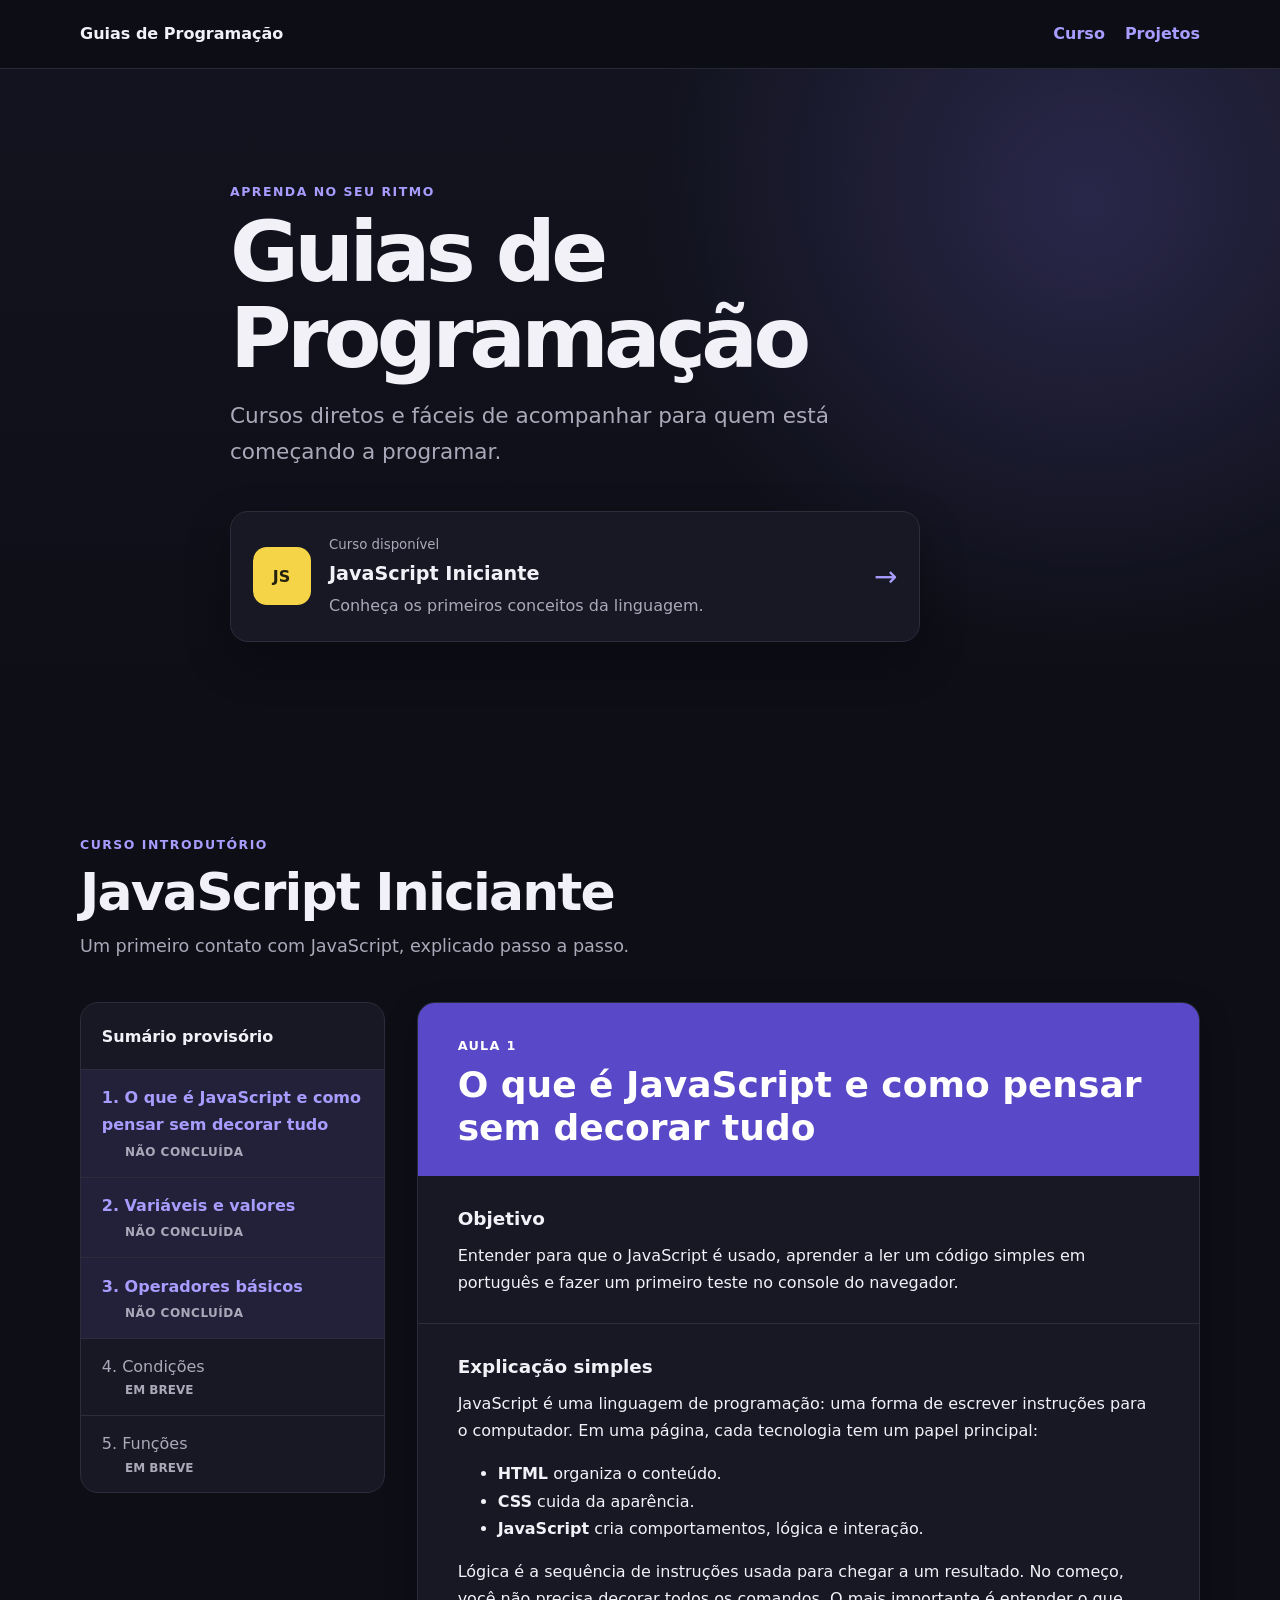
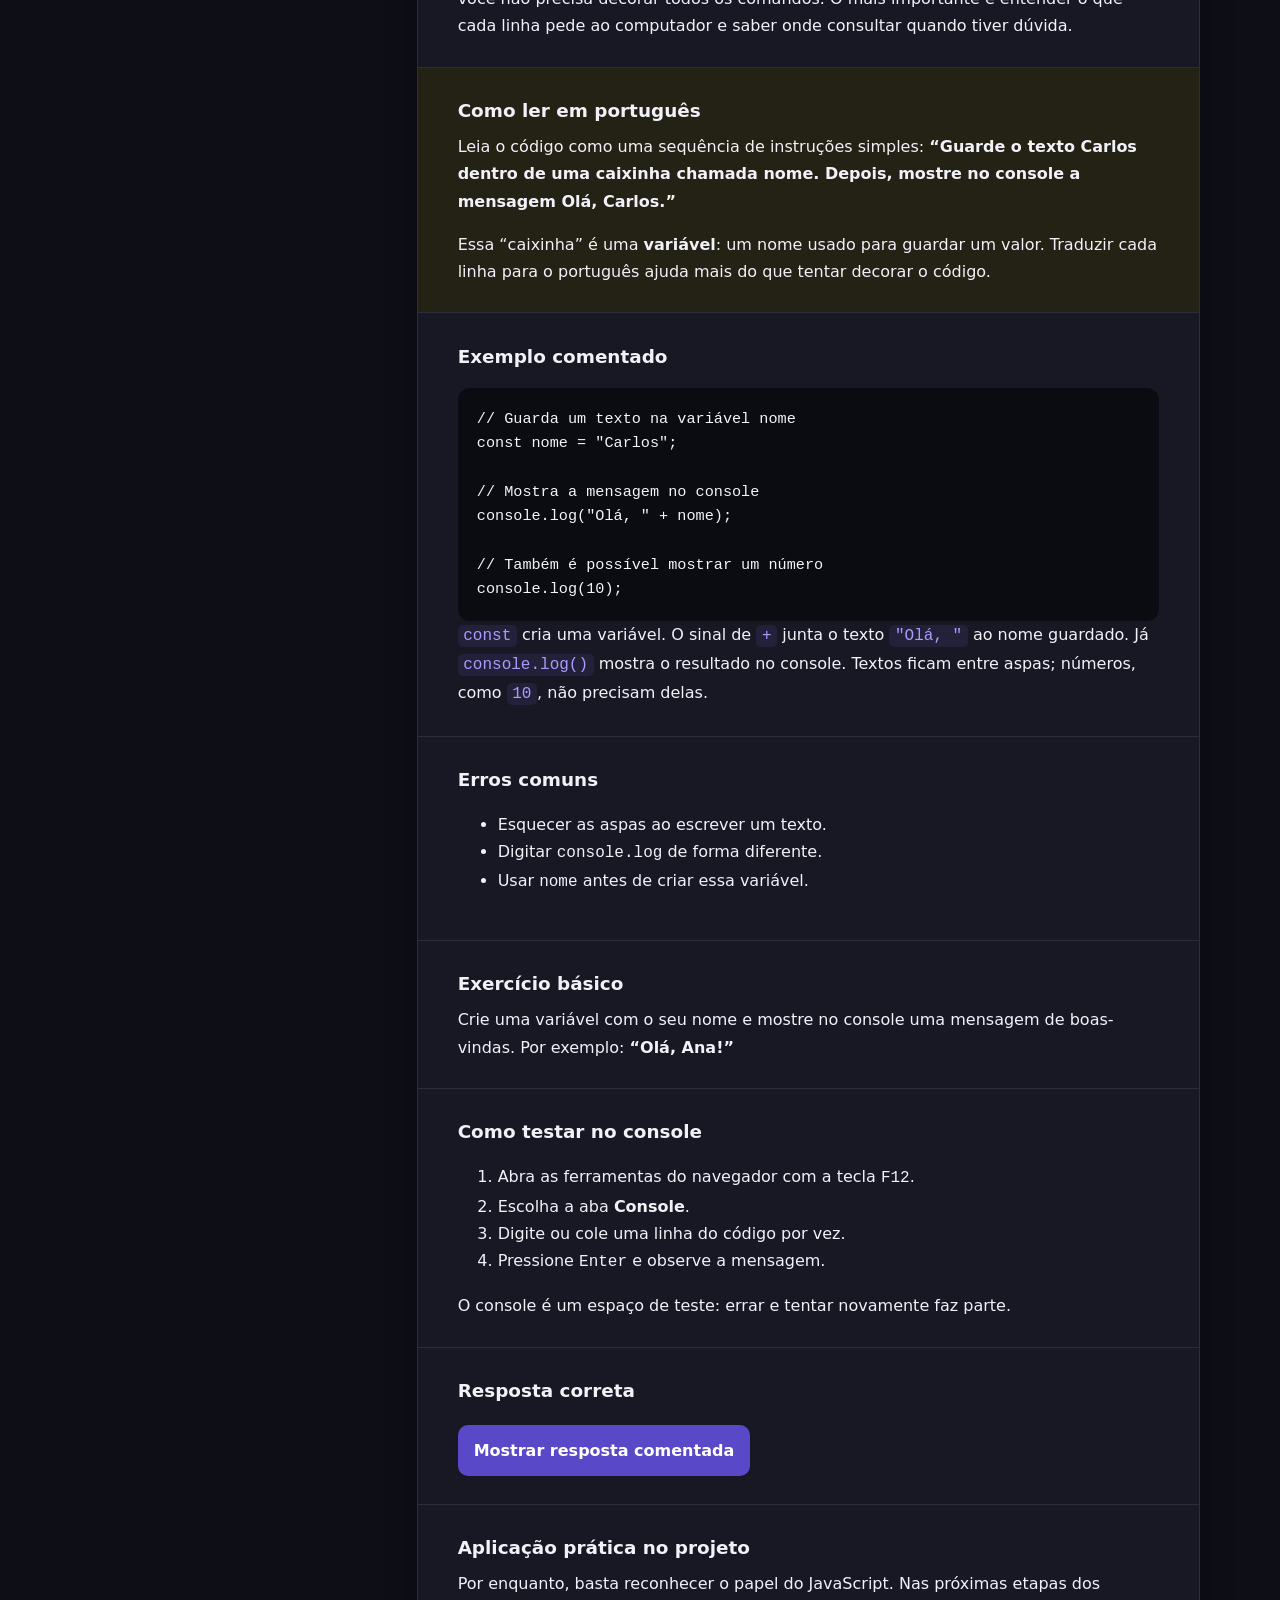
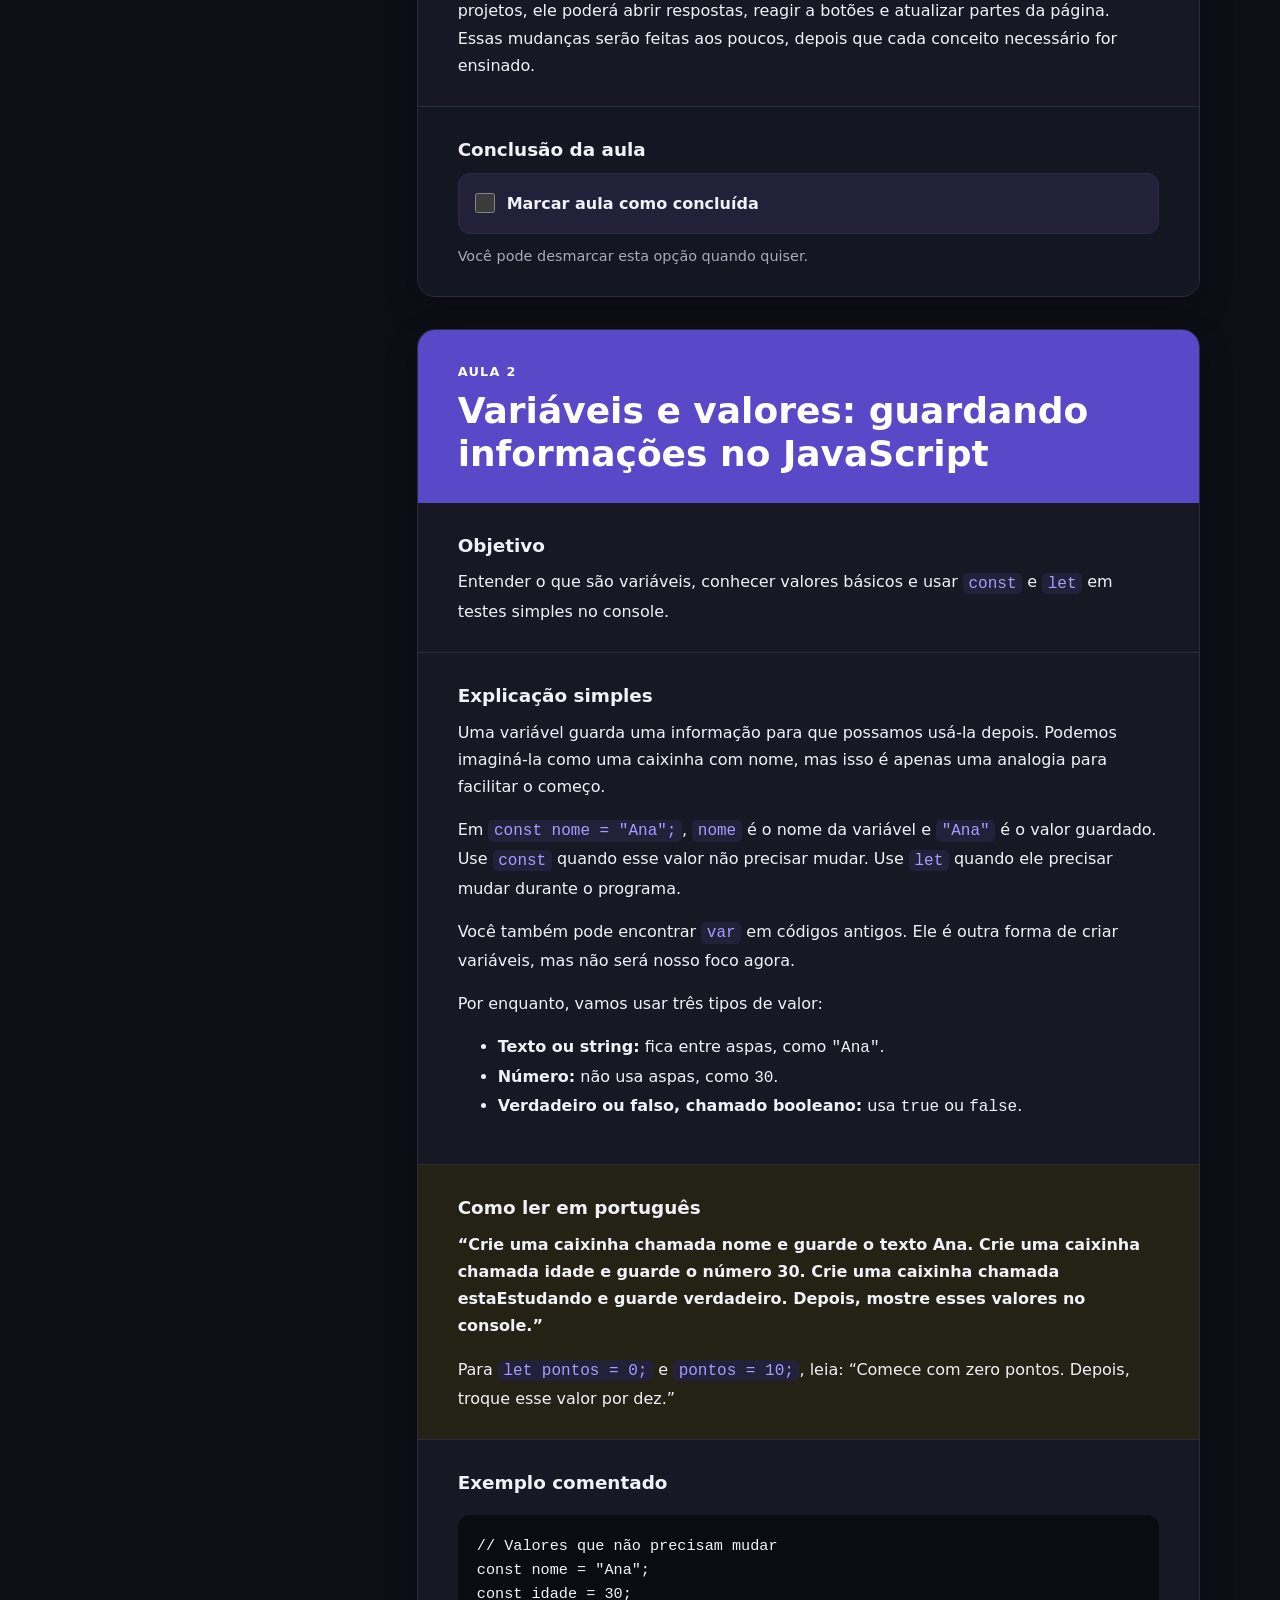
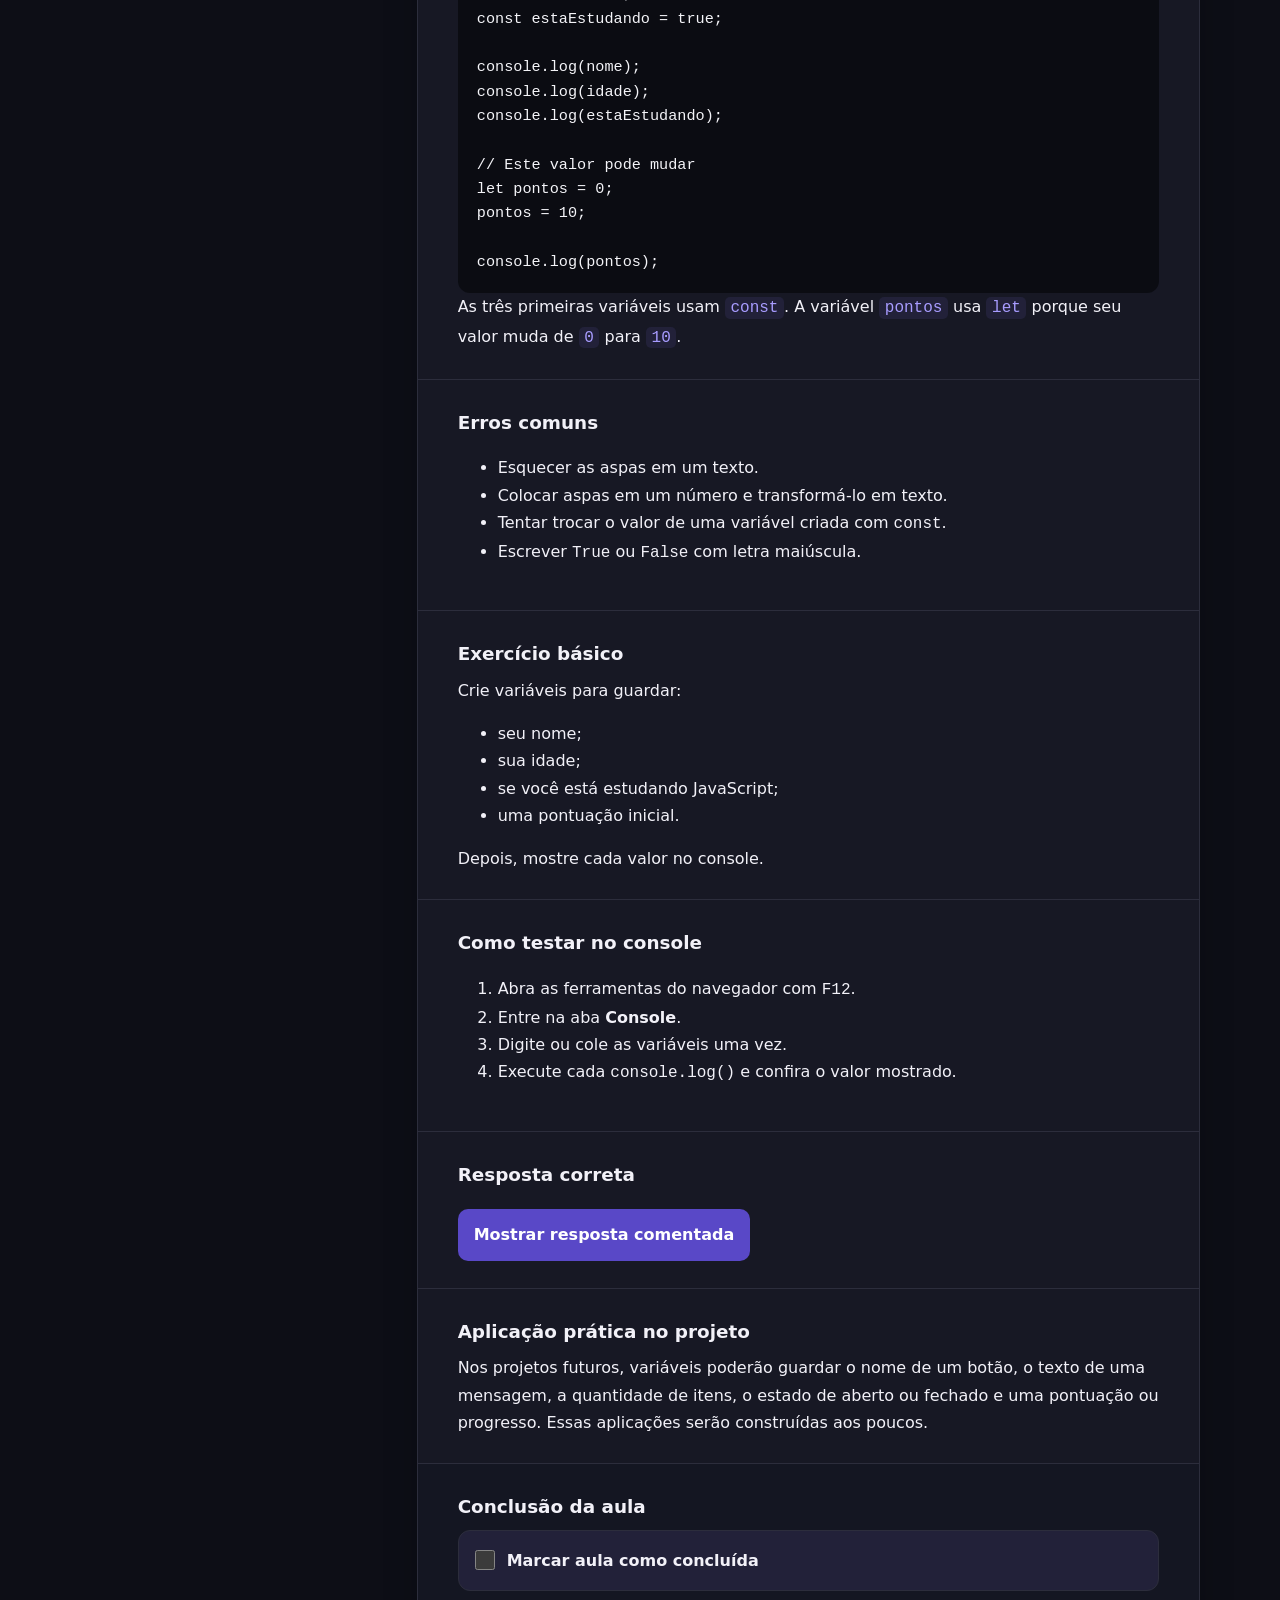
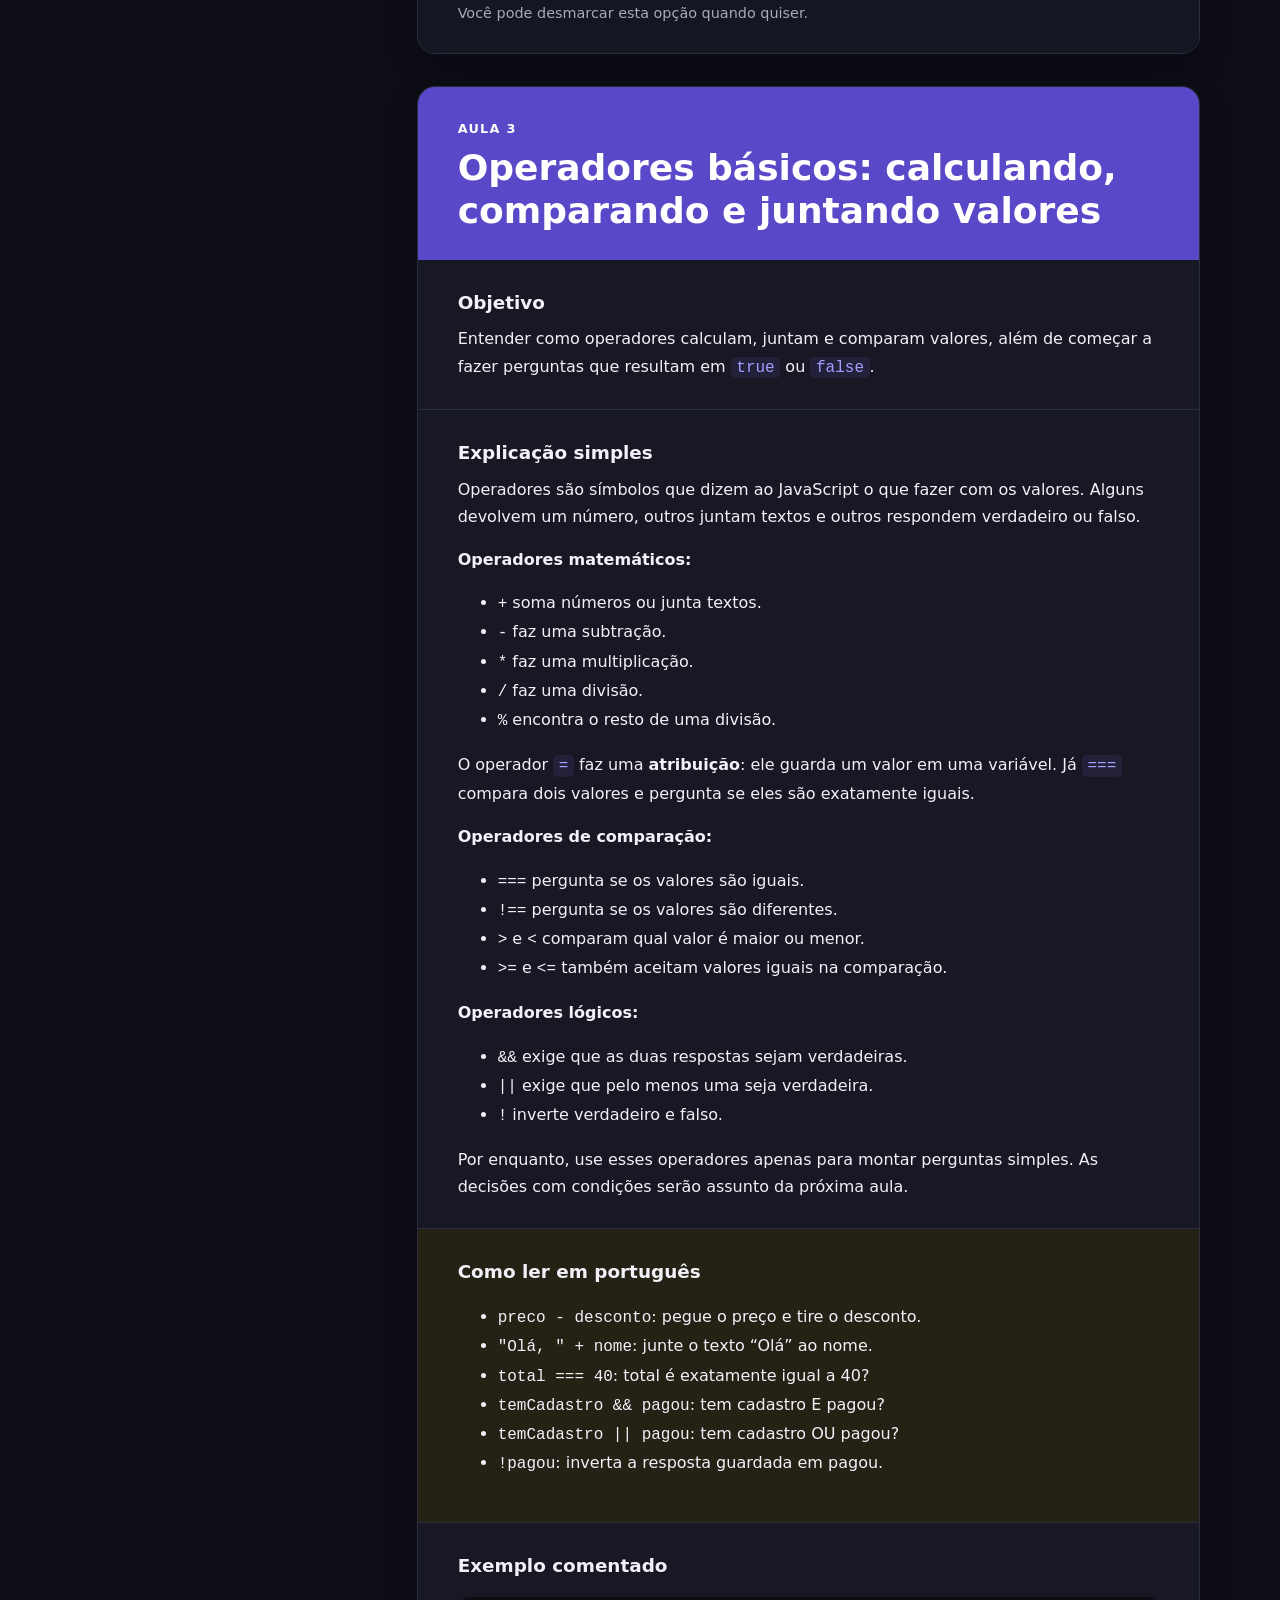
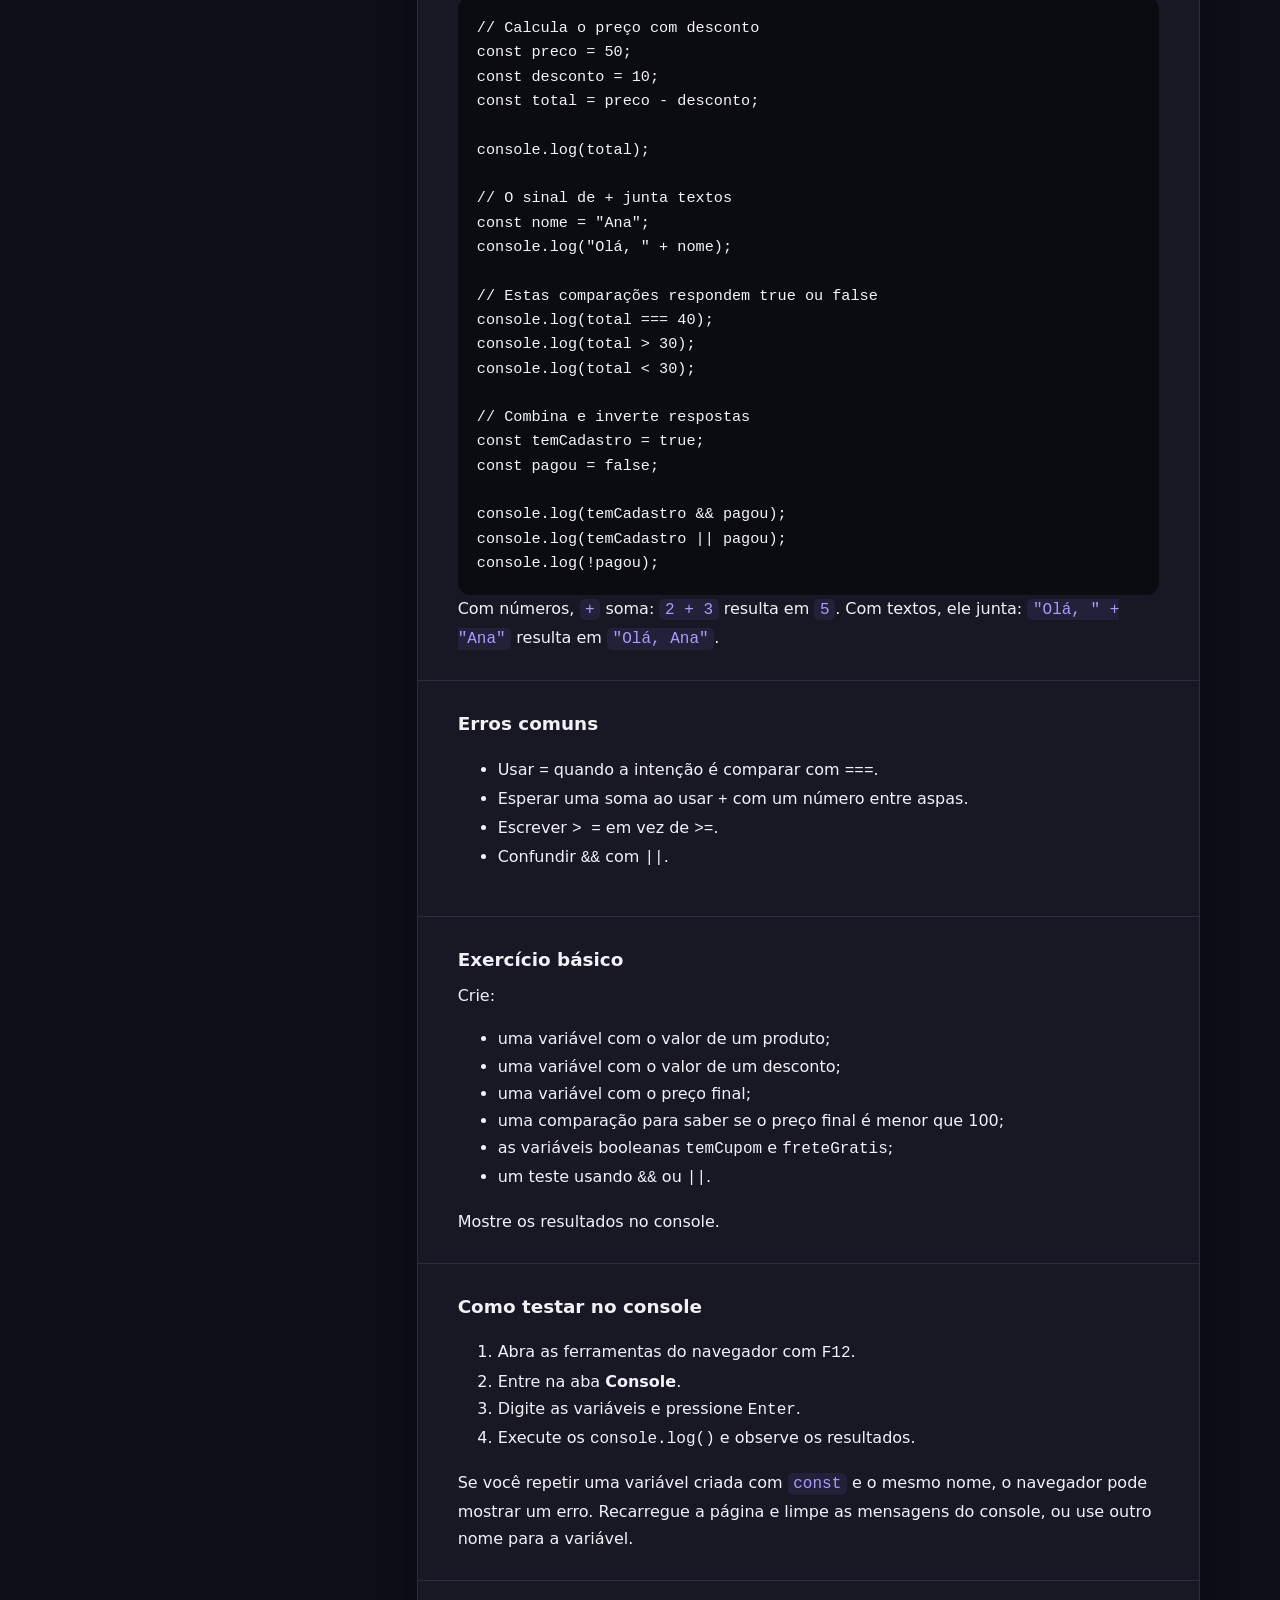
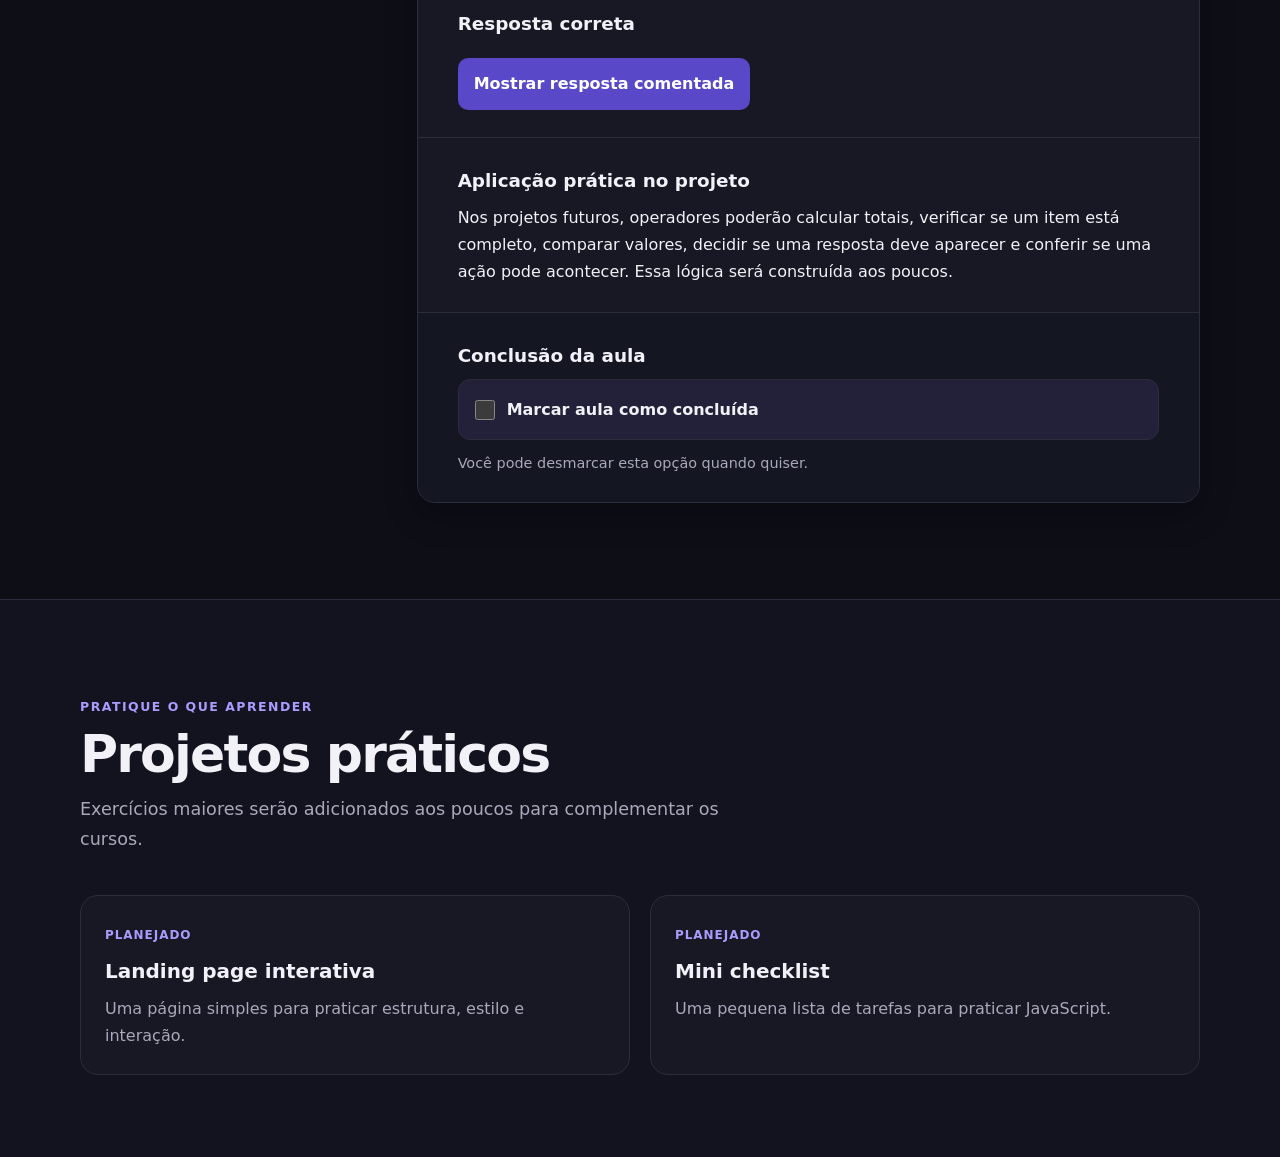
==== index.html @ 4705a71f "feat: adiciona progresso local das aulas" ====
<!DOCTYPE html>
<html lang="pt-BR">
  <head>
    <meta charset="UTF-8" />
    <meta name="viewport" content="width=device-width, initial-scale=1.0" />
    <meta
      name="description"
      content="Guias de Programação: cursos simples e práticos para aprender programação."
    />
    <title>Guias de Programação</title>
    <link rel="stylesheet" href="styles.css" />
  </head>
  <body>
    <!-- Cabeçalho e navegação principal -->
    <header class="site-header">
      <div class="container header-content">
        <a class="brand" href="#inicio">Guias de Programação</a>
        <nav aria-label="Navegação principal">
          <a href="#curso">Curso</a>
          <a href="#projetos">Projetos</a>
        </nav>
      </div>
    </header>

    <main>
      <!-- Apresentação do projeto -->
      <section class="hero" id="inicio">
        <div class="container hero-content">
          <p class="eyebrow">Aprenda no seu ritmo</p>
          <h1>Guias de Programação</h1>
          <p class="hero-description">
            Cursos diretos e fáceis de acompanhar para quem está começando a
            programar.
          </p>

          <a class="course-card" href="#curso" aria-label="Acessar o curso JavaScript Iniciante">
            <span class="course-icon" aria-hidden="true">JS</span>
            <span>
              <small>Curso disponível</small>
              <strong>JavaScript Iniciante</strong>
              <span>Conheça os primeiros conceitos da linguagem.</span>
            </span>
            <span class="arrow" aria-hidden="true">→</span>
          </a>
        </div>
      </section>

      <!-- Visão inicial do curso -->
      <section class="course-section" id="curso">
        <div class="container">
          <div class="section-heading">
            <p class="eyebrow">Curso introdutório</p>
            <h2>JavaScript Iniciante</h2>
            <p>Um primeiro contato com JavaScript, explicado passo a passo.</p>
          </div>

          <div class="course-layout">
            <!-- Sumário provisório; as três primeiras aulas estão disponíveis -->
            <aside class="summary" aria-labelledby="summary-title">
              <h3 id="summary-title">Sumário provisório</h3>
              <ol>
                <li
                  class="current"
                  data-course-id="javascript-iniciante"
                  data-lesson-id="aula-1"
                >
                  <a href="#aula-1">O que é JavaScript e como pensar sem decorar tudo</a>
                  <span class="lesson-status">Não concluída</span>
                </li>
                <li
                  class="current"
                  data-course-id="javascript-iniciante"
                  data-lesson-id="aula-2"
                >
                  <a href="#aula-2">Variáveis e valores</a>
                  <span class="lesson-status">Não concluída</span>
                </li>
                <li
                  class="current"
                  data-course-id="javascript-iniciante"
                  data-lesson-id="aula-3"
                >
                  <a href="#aula-3">Operadores básicos</a>
                  <span class="lesson-status">Não concluída</span>
                </li>
                <li>Condições <span class="coming-soon">Em breve</span></li>
                <li>Funções <span class="coming-soon">Em breve</span></li>
              </ol>
            </aside>

            <div class="lessons">
              <!-- Primeira aula real do curso -->
              <article class="lesson" id="aula-1">
              <header class="lesson-header">
                <span>Aula 1</span>
                <h3>O que é JavaScript e como pensar sem decorar tudo</h3>
              </header>

              <section>
                <h4>Objetivo</h4>
                <p>
                  Entender para que o JavaScript é usado, aprender a ler um
                  código simples em português e fazer um primeiro teste no
                  console do navegador.
                </p>
              </section>

              <section>
                <h4>Explicação simples</h4>
                <p>
                  JavaScript é uma linguagem de programação: uma forma de
                  escrever instruções para o computador. Em uma página, cada
                  tecnologia tem um papel principal:
                </p>
                <ul>
                  <li><strong>HTML</strong> organiza o conteúdo.</li>
                  <li><strong>CSS</strong> cuida da aparência.</li>
                  <li>
                    <strong>JavaScript</strong> cria comportamentos, lógica e
                    interação.
                  </li>
                </ul>
                <p>
                  Lógica é a sequência de instruções usada para chegar a um
                  resultado. No começo, você não precisa decorar todos os
                  comandos. O mais importante é entender o que cada linha pede
                  ao computador e saber onde consultar quando tiver dúvida.
                </p>
              </section>

              <section class="pronunciation">
                <h4>Como ler em português</h4>
                <p>
                  Leia o código como uma sequência de instruções simples:
                  <strong
                    >“Guarde o texto Carlos dentro de uma caixinha chamada
                    nome. Depois, mostre no console a mensagem Olá,
                    Carlos.”</strong
                  >
                </p>
                <p>
                  Essa “caixinha” é uma <strong>variável</strong>: um nome usado
                  para guardar um valor. Traduzir cada linha para o português
                  ajuda mais do que tentar decorar o código.
                </p>
              </section>

              <section>
                <h4>Exemplo comentado</h4>
                <pre><code>// Guarda um texto na variável nome
const nome = "Carlos";

// Mostra a mensagem no console
console.log("Olá, " + nome);

// Também é possível mostrar um número
console.log(10);</code></pre>
                <p>
                  <code>const</code> cria uma variável. O sinal de
                  <code>+</code> junta o texto <code>"Olá, "</code> ao nome
                  guardado. Já <code>console.log()</code> mostra o resultado no
                  console. Textos ficam entre aspas; números, como
                  <code>10</code>, não precisam delas.
                </p>
              </section>

              <section>
                <h4>Erros comuns</h4>
                <ul>
                  <li>Esquecer as aspas ao escrever um texto.</li>
                  <li>Digitar <code>console.log</code> de forma diferente.</li>
                  <li>Usar <code>nome</code> antes de criar essa variável.</li>
                </ul>
              </section>

              <section>
                <h4>Exercício básico</h4>
                <p>
                  Crie uma variável com o seu nome e mostre no console uma
                  mensagem de boas-vindas. Por exemplo:
                  <strong>“Olá, Ana!”</strong>
                </p>
              </section>

              <section>
                <h4>Como testar no console</h4>
                <ol>
                  <li>Abra as ferramentas do navegador com a tecla <kbd>F12</kbd>.</li>
                  <li>Escolha a aba <strong>Console</strong>.</li>
                  <li>Digite ou cole uma linha do código por vez.</li>
                  <li>Pressione <kbd>Enter</kbd> e observe a mensagem.</li>
                </ol>
                <p>O console é um espaço de teste: errar e tentar novamente faz parte.</p>
              </section>

              <section>
                <h4>Resposta correta</h4>

                <!-- A resposta começa oculta e é controlada pelo JavaScript -->
                <button
                  class="answer-toggle"
                  type="button"
                  aria-expanded="false"
                  aria-controls="exercise-answer"
                >
                  Mostrar resposta comentada
                </button>

                <div class="answer" id="exercise-answer" hidden>
                  <pre><code>// Troque Ana pelo seu nome
const meuNome = "Ana";

// Mostra a mensagem de boas-vindas
console.log("Olá, " + meuNome + "!");</code></pre>
                  <h5>Explicação da resposta</h5>
                  <p>
                    Na primeira linha, <code>const meuNome = "Ana";</code> cria a
                    variável <code>meuNome</code> e guarda o texto
                    <code>"Ana"</code> nela.
                  </p>
                  <p>
                    Na segunda instrução, <code>console.log()</code> mostra a
                    mensagem. Os sinais de <code>+</code> juntam o começo da
                    frase, o nome guardado e o ponto de exclamação.
                  </p>
                </div>
              </section>

              <section>
                <h4>Aplicação prática no projeto</h4>
                <p>
                  Por enquanto, basta reconhecer o papel do JavaScript. Nas
                  próximas etapas dos projetos, ele poderá abrir respostas,
                  reagir a botões e atualizar partes da página. Essas mudanças
                  serão feitas aos poucos, depois que cada conceito necessário
                  for ensinado.
                </p>
              </section>

              <section class="lesson-completion">
                <h4>Conclusão da aula</h4>
                <label class="completion-control" for="completion-aula-1">
                  <input
                    class="lesson-completion-input"
                    id="completion-aula-1"
                    type="checkbox"
                    data-course-id="javascript-iniciante"
                    data-lesson-id="aula-1"
                  />
                  <span class="completion-label-text">Marcar aula como concluída</span>
                </label>
                <p>Você pode desmarcar esta opção quando quiser.</p>
              </section>
              </article>

              <!-- Segunda aula real do curso -->
              <article class="lesson" id="aula-2">
                <header class="lesson-header">
                  <span>Aula 2</span>
                  <h3>Variáveis e valores: guardando informações no JavaScript</h3>
                </header>

                <section>
                  <h4>Objetivo</h4>
                  <p>
                    Entender o que são variáveis, conhecer valores básicos e
                    usar <code>const</code> e <code>let</code> em testes simples
                    no console.
                  </p>
                </section>

                <section>
                  <h4>Explicação simples</h4>
                  <p>
                    Uma variável guarda uma informação para que possamos usá-la
                    depois. Podemos imaginá-la como uma caixinha com nome, mas
                    isso é apenas uma analogia para facilitar o começo.
                  </p>
                  <p>
                    Em <code>const nome = "Ana";</code>, <code>nome</code> é o
                    nome da variável e <code>"Ana"</code> é o valor guardado.
                    Use <code>const</code> quando esse valor não precisar mudar.
                    Use <code>let</code> quando ele precisar mudar durante o
                    programa.
                  </p>
                  <p>
                    Você também pode encontrar <code>var</code> em códigos
                    antigos. Ele é outra forma de criar variáveis, mas não será
                    nosso foco agora.
                  </p>
                  <p>Por enquanto, vamos usar três tipos de valor:</p>
                  <ul>
                    <li><strong>Texto ou string:</strong> fica entre aspas, como <code>"Ana"</code>.</li>
                    <li><strong>Número:</strong> não usa aspas, como <code>30</code>.</li>
                    <li>
                      <strong>Verdadeiro ou falso, chamado booleano:</strong>
                      usa <code>true</code> ou <code>false</code>.
                    </li>
                  </ul>
                </section>

                <section class="pronunciation">
                  <h4>Como ler em português</h4>
                  <p>
                    <strong
                      >“Crie uma caixinha chamada nome e guarde o texto Ana.
                      Crie uma caixinha chamada idade e guarde o número 30.
                      Crie uma caixinha chamada estaEstudando e guarde
                      verdadeiro. Depois, mostre esses valores no console.”</strong
                    >
                  </p>
                  <p>
                    Para <code>let pontos = 0;</code> e
                    <code>pontos = 10;</code>, leia: “Comece com zero pontos.
                    Depois, troque esse valor por dez.”
                  </p>
                </section>

                <section>
                  <h4>Exemplo comentado</h4>
                  <pre><code>// Valores que não precisam mudar
const nome = "Ana";
const idade = 30;
const estaEstudando = true;

console.log(nome);
console.log(idade);
console.log(estaEstudando);

// Este valor pode mudar
let pontos = 0;
pontos = 10;

console.log(pontos);</code></pre>
                  <p>
                    As três primeiras variáveis usam <code>const</code>. A
                    variável <code>pontos</code> usa <code>let</code> porque seu
                    valor muda de <code>0</code> para <code>10</code>.
                  </p>
                </section>

                <section>
                  <h4>Erros comuns</h4>
                  <ul>
                    <li>Esquecer as aspas em um texto.</li>
                    <li>Colocar aspas em um número e transformá-lo em texto.</li>
                    <li>Tentar trocar o valor de uma variável criada com <code>const</code>.</li>
                    <li>Escrever <code>True</code> ou <code>False</code> com letra maiúscula.</li>
                  </ul>
                </section>

                <section>
                  <h4>Exercício básico</h4>
                  <p>Crie variáveis para guardar:</p>
                  <ul>
                    <li>seu nome;</li>
                    <li>sua idade;</li>
                    <li>se você está estudando JavaScript;</li>
                    <li>uma pontuação inicial.</li>
                  </ul>
                  <p>Depois, mostre cada valor no console.</p>
                </section>

                <section>
                  <h4>Como testar no console</h4>
                  <ol>
                    <li>Abra as ferramentas do navegador com <kbd>F12</kbd>.</li>
                    <li>Entre na aba <strong>Console</strong>.</li>
                    <li>Digite ou cole as variáveis uma vez.</li>
                    <li>Execute cada <code>console.log()</code> e confira o valor mostrado.</li>
                  </ol>
                </section>

                <section>
                  <h4>Resposta correta</h4>

                  <button
                    class="answer-toggle"
                    type="button"
                    aria-expanded="false"
                    aria-controls="exercise-answer-2"
                  >
                    Mostrar resposta comentada
                  </button>

                  <div class="answer" id="exercise-answer-2" hidden>
                    <pre><code>// Troque os valores pelos seus dados
const meuNome = "Ana";
const minhaIdade = 30;
const estouEstudandoJavaScript = true;
let pontuacao = 0;

console.log(meuNome);
console.log(minhaIdade);
console.log(estouEstudandoJavaScript);
console.log(pontuacao);</code></pre>
                    <h5>Explicação da resposta</h5>
                    <ul>
                      <li><code>const meuNome = "Ana";</code> guarda um texto.</li>
                      <li><code>const minhaIdade = 30;</code> guarda um número.</li>
                      <li>
                        <code>const estouEstudandoJavaScript = true;</code> guarda
                        o valor verdadeiro.
                      </li>
                      <li>
                        <code>let pontuacao = 0;</code> guarda a pontuação em uma
                        variável que poderá mudar.
                      </li>
                      <li>
                        Cada <code>console.log()</code> mostra no console o valor
                        da variável escrita entre os parênteses.
                      </li>
                    </ul>
                  </div>
                </section>

                <section>
                  <h4>Aplicação prática no projeto</h4>
                  <p>
                    Nos projetos futuros, variáveis poderão guardar o nome de
                    um botão, o texto de uma mensagem, a quantidade de itens, o
                    estado de aberto ou fechado e uma pontuação ou progresso.
                    Essas aplicações serão construídas aos poucos.
                  </p>
                </section>

                <section class="lesson-completion">
                  <h4>Conclusão da aula</h4>
                  <label class="completion-control" for="completion-aula-2">
                    <input
                      class="lesson-completion-input"
                      id="completion-aula-2"
                      type="checkbox"
                      data-course-id="javascript-iniciante"
                      data-lesson-id="aula-2"
                    />
                    <span class="completion-label-text">Marcar aula como concluída</span>
                  </label>
                  <p>Você pode desmarcar esta opção quando quiser.</p>
                </section>
              </article>

              <!-- Terceira aula real do curso -->
              <article class="lesson" id="aula-3">
                <header class="lesson-header">
                  <span>Aula 3</span>
                  <h3>Operadores básicos: calculando, comparando e juntando valores</h3>
                </header>

                <section>
                  <h4>Objetivo</h4>
                  <p>
                    Entender como operadores calculam, juntam e comparam
                    valores, além de começar a fazer perguntas que resultam em
                    <code>true</code> ou <code>false</code>.
                  </p>
                </section>

                <section>
                  <h4>Explicação simples</h4>
                  <p>
                    Operadores são símbolos que dizem ao JavaScript o que fazer
                    com os valores. Alguns devolvem um número, outros juntam
                    textos e outros respondem verdadeiro ou falso.
                  </p>
                  <p><strong>Operadores matemáticos:</strong></p>
                  <ul>
                    <li><code>+</code> soma números ou junta textos.</li>
                    <li><code>-</code> faz uma subtração.</li>
                    <li><code>*</code> faz uma multiplicação.</li>
                    <li><code>/</code> faz uma divisão.</li>
                    <li><code>%</code> encontra o resto de uma divisão.</li>
                  </ul>
                  <p>
                    O operador <code>=</code> faz uma
                    <strong>atribuição</strong>: ele guarda um valor em uma
                    variável. Já <code>===</code> compara dois valores e pergunta
                    se eles são exatamente iguais.
                  </p>
                  <p><strong>Operadores de comparação:</strong></p>
                  <ul>
                    <li><code>===</code> pergunta se os valores são iguais.</li>
                    <li><code>!==</code> pergunta se os valores são diferentes.</li>
                    <li><code>&gt;</code> e <code>&lt;</code> comparam qual valor é maior ou menor.</li>
                    <li>
                      <code>&gt;=</code> e <code>&lt;=</code> também aceitam valores
                      iguais na comparação.
                    </li>
                  </ul>
                  <p><strong>Operadores lógicos:</strong></p>
                  <ul>
                    <li><code>&amp;&amp;</code> exige que as duas respostas sejam verdadeiras.</li>
                    <li><code>||</code> exige que pelo menos uma seja verdadeira.</li>
                    <li><code>!</code> inverte verdadeiro e falso.</li>
                  </ul>
                  <p>
                    Por enquanto, use esses operadores apenas para montar
                    perguntas simples. As decisões com condições serão assunto
                    da próxima aula.
                  </p>
                </section>

                <section class="pronunciation">
                  <h4>Como ler em português</h4>
                  <ul>
                    <li><code>preco - desconto</code>: pegue o preço e tire o desconto.</li>
                    <li><code>"Olá, " + nome</code>: junte o texto “Olá” ao nome.</li>
                    <li><code>total === 40</code>: total é exatamente igual a 40?</li>
                    <li><code>temCadastro &amp;&amp; pagou</code>: tem cadastro E pagou?</li>
                    <li><code>temCadastro || pagou</code>: tem cadastro OU pagou?</li>
                    <li><code>!pagou</code>: inverta a resposta guardada em pagou.</li>
                  </ul>
                </section>

                <section>
                  <h4>Exemplo comentado</h4>
                  <pre><code>// Calcula o preço com desconto
const preco = 50;
const desconto = 10;
const total = preco - desconto;

console.log(total);

// O sinal de + junta textos
const nome = "Ana";
console.log("Olá, " + nome);

// Estas comparações respondem true ou false
console.log(total === 40);
console.log(total > 30);
console.log(total &lt; 30);

// Combina e inverte respostas
const temCadastro = true;
const pagou = false;

console.log(temCadastro &amp;&amp; pagou);
console.log(temCadastro || pagou);
console.log(!pagou);</code></pre>
                  <p>
                    Com números, <code>+</code> soma: <code>2 + 3</code> resulta
                    em <code>5</code>. Com textos, ele junta:
                    <code>"Olá, " + "Ana"</code> resulta em
                    <code>"Olá, Ana"</code>.
                  </p>
                </section>

                <section>
                  <h4>Erros comuns</h4>
                  <ul>
                    <li>Usar <code>=</code> quando a intenção é comparar com <code>===</code>.</li>
                    <li>Esperar uma soma ao usar <code>+</code> com um número entre aspas.</li>
                    <li>Escrever <code>&gt; =</code> em vez de <code>&gt;=</code>.</li>
                    <li>Confundir <code>&amp;&amp;</code> com <code>||</code>.</li>
                  </ul>
                </section>

                <section>
                  <h4>Exercício básico</h4>
                  <p>Crie:</p>
                  <ul>
                    <li>uma variável com o valor de um produto;</li>
                    <li>uma variável com o valor de um desconto;</li>
                    <li>uma variável com o preço final;</li>
                    <li>uma comparação para saber se o preço final é menor que 100;</li>
                    <li>as variáveis booleanas <code>temCupom</code> e <code>freteGratis</code>;</li>
                    <li>um teste usando <code>&amp;&amp;</code> ou <code>||</code>.</li>
                  </ul>
                  <p>Mostre os resultados no console.</p>
                </section>

                <section>
                  <h4>Como testar no console</h4>
                  <ol>
                    <li>Abra as ferramentas do navegador com <kbd>F12</kbd>.</li>
                    <li>Entre na aba <strong>Console</strong>.</li>
                    <li>Digite as variáveis e pressione <kbd>Enter</kbd>.</li>
                    <li>Execute os <code>console.log()</code> e observe os resultados.</li>
                  </ol>
                  <p>
                    Se você repetir uma variável criada com <code>const</code> e
                    o mesmo nome, o navegador pode mostrar um erro. Recarregue
                    a página e limpe as mensagens do console, ou use outro nome
                    para a variável.
                  </p>
                </section>

                <section>
                  <h4>Resposta correta</h4>

                  <button
                    class="answer-toggle"
                    type="button"
                    aria-expanded="false"
                    aria-controls="exercise-answer-3"
                  >
                    Mostrar resposta comentada
                  </button>

                  <div class="answer" id="exercise-answer-3" hidden>
                    <pre><code>const valorProduto = 120;
const valorDesconto = 30;
const precoFinal = valorProduto - valorDesconto;
const custaMenosDeCem = precoFinal &lt; 100;

const temCupom = true;
const freteGratis = false;
const temBeneficio = temCupom || freteGratis;

console.log(precoFinal);
console.log(custaMenosDeCem);
console.log(temBeneficio);</code></pre>
                    <h5>Explicação da resposta</h5>
                    <ul>
                      <li><code>valorProduto</code> guarda o número <code>120</code>.</li>
                      <li><code>valorDesconto</code> guarda o número <code>30</code>.</li>
                      <li><code>precoFinal</code> guarda o resultado da subtração: <code>90</code>.</li>
                      <li>
                        <code>custaMenosDeCem</code> guarda <code>true</code>,
                        porque <code>90</code> é menor que <code>100</code>.
                      </li>
                      <li><code>temCupom</code> guarda verdadeiro.</li>
                      <li><code>freteGratis</code> guarda falso.</li>
                      <li>
                        <code>temBeneficio</code> guarda <code>true</code>, pois
                        o operador <code>||</code> precisa de apenas uma resposta
                        verdadeira.
                      </li>
                      <li>Os três <code>console.log()</code> mostram os resultados.</li>
                    </ul>
                  </div>
                </section>

                <section>
                  <h4>Aplicação prática no projeto</h4>
                  <p>
                    Nos projetos futuros, operadores poderão calcular totais,
                    verificar se um item está completo, comparar valores,
                    decidir se uma resposta deve aparecer e conferir se uma
                    ação pode acontecer. Essa lógica será construída aos poucos.
                  </p>
                </section>

                <section class="lesson-completion">
                  <h4>Conclusão da aula</h4>
                  <label class="completion-control" for="completion-aula-3">
                    <input
                      class="lesson-completion-input"
                      id="completion-aula-3"
                      type="checkbox"
                      data-course-id="javascript-iniciante"
                      data-lesson-id="aula-3"
                    />
                    <span class="completion-label-text">Marcar aula como concluída</span>
                  </label>
                  <p>Você pode desmarcar esta opção quando quiser.</p>
                </section>
              </article>
            </div>
          </div>
        </div>
      </section>

      <!-- Espaço reservado para os projetos práticos futuros -->
      <section class="projects-section" id="projetos">
        <div class="container">
          <div class="section-heading">
            <p class="eyebrow">Pratique o que aprender</p>
            <h2>Projetos práticos</h2>
            <p>
              Exercícios maiores serão adicionados aos poucos para complementar
              os cursos.
            </p>
          </div>

          <div class="projects-grid">
            <article class="project-card">
              <span>Planejado</span>
              <h3>Landing page interativa</h3>
              <p>Uma página simples para praticar estrutura, estilo e interação.</p>
            </article>

            <article class="project-card">
              <span>Planejado</span>
              <h3>Mini checklist</h3>
              <p>Uma pequena lista de tarefas para praticar JavaScript.</p>
            </article>
          </div>
        </div>
      </section>
    </main>

    <footer>
      <div class="container">
        <p>Guias de Programação — aprendizado simples e prático.</p>
      </div>
    </footer>

    <script src="script.js"></script>
  </body>
</html>
---- styles.css ----
/* Cores e medidas principais do projeto */
:root {
  color-scheme: dark;
  --background: #0d0e16;
  --surface: #171824;
  --surface-soft: #222139;
  --text: #f2f1f8;
  --text-soft: #aaa9ba;
  --primary: #a89cff;
  --primary-dark: #5948c7;
  --accent: #f5d547;
  --border: #2c2d3c;
  --code: #0b0c12;
  --shadow: 0 18px 45px rgba(0, 0, 0, 0.28);
  --radius: 18px;
}

* {
  box-sizing: border-box;
}

html {
  scroll-behavior: smooth;
}

body {
  margin: 0;
  background: var(--background);
  color: var(--text);
  font-family: system-ui, -apple-system, BlinkMacSystemFont, "Segoe UI", sans-serif;
  font-size: 1rem;
  line-height: 1.7;
}

a {
  color: inherit;
}

button,
a {
  -webkit-tap-highlight-color: transparent;
}

.container {
  width: min(1120px, calc(100% - 2rem));
  margin-inline: auto;
}

/* Cabeçalho fixo e compacto */
.site-header {
  position: sticky;
  top: 0;
  z-index: 10;
  border-bottom: 1px solid rgba(44, 45, 60, 0.85);
  background: rgba(13, 14, 22, 0.88);
  backdrop-filter: blur(12px);
}

.header-content {
  display: flex;
  min-height: 68px;
  align-items: center;
  justify-content: space-between;
  gap: 1rem;
}

.brand,
nav a {
  font-weight: 750;
  text-decoration: none;
}

nav a {
  color: var(--primary);
}

nav {
  display: flex;
  gap: 1.25rem;
}

.hero {
  padding: 7rem 0 6rem;
  background:
    radial-gradient(circle at 85% 20%, rgba(140, 124, 255, 0.2), transparent 28rem),
    linear-gradient(180deg, #12131e 0%, var(--background) 100%);
}

.hero-content {
  max-width: 820px;
}

.eyebrow {
  margin: 0 0 0.5rem;
  color: var(--primary);
  font-size: 0.78rem;
  font-weight: 800;
  letter-spacing: 0.12em;
  text-transform: uppercase;
}

h1,
h2,
h3,
h4,
h5,
p {
  margin-top: 0;
}

h1 {
  max-width: 720px;
  margin-bottom: 1rem;
  font-size: clamp(2.7rem, 8vw, 5.25rem);
  line-height: 1.02;
  letter-spacing: -0.055em;
}

.hero-description {
  max-width: 650px;
  margin-bottom: 2.5rem;
  color: var(--text-soft);
  font-size: clamp(1.1rem, 3vw, 1.35rem);
}

/* Card que leva à seção do curso */
.course-card {
  display: grid;
  max-width: 690px;
  padding: 1.35rem;
  grid-template-columns: auto 1fr auto;
  align-items: center;
  gap: 1.15rem;
  border: 1px solid var(--border);
  border-radius: var(--radius);
  background: var(--surface);
  box-shadow: var(--shadow);
  text-decoration: none;
  transition: transform 180ms ease, border-color 180ms ease;
}

.course-card:hover {
  transform: translateY(-3px);
  border-color: var(--primary);
}

.course-icon {
  display: grid;
  width: 58px;
  height: 58px;
  place-items: center;
  border-radius: 14px;
  background: var(--accent);
  color: #24210d;
  font-weight: 900;
}

.course-card small,
.course-card strong,
.course-card span span {
  display: block;
}

.course-card small,
.course-card span span {
  color: var(--text-soft);
}

.course-card strong {
  margin: 0.1rem 0;
  font-size: 1.2rem;
}

.arrow {
  color: var(--primary);
  font-size: 1.75rem;
}

.course-section {
  padding: 6rem 0;
  scroll-margin-top: 68px;
}

.section-heading {
  max-width: 700px;
  margin-bottom: 2.5rem;
}

.section-heading h2 {
  margin-bottom: 0.6rem;
  font-size: clamp(2rem, 5vw, 3.25rem);
  line-height: 1.15;
  letter-spacing: -0.035em;
}

.section-heading > p:last-child {
  color: var(--text-soft);
  font-size: 1.1rem;
}

.course-layout {
  display: grid;
  grid-template-columns: minmax(230px, 0.7fr) minmax(0, 1.8fr);
  align-items: start;
  gap: 2rem;
}

/* Sumário lateral das aulas */
.summary {
  position: sticky;
  top: 92px;
  overflow: hidden;
  border: 1px solid var(--border);
  border-radius: var(--radius);
  background: var(--surface);
}

.summary h3 {
  padding: 1.2rem 1.3rem;
  margin: 0;
  border-bottom: 1px solid var(--border);
  font-size: 1rem;
}

.summary ol {
  padding: 0;
  margin: 0;
  list-style-position: inside;
}

.summary li {
  padding: 0.9rem 1.3rem;
  border-bottom: 1px solid var(--border);
  color: var(--text-soft);
}

.summary li:last-child {
  border-bottom: 0;
}

.summary li.current {
  background: var(--surface-soft);
  color: var(--primary);
  font-weight: 750;
}

.summary a {
  text-decoration: none;
}

.summary .coming-soon,
.summary .lesson-status {
  display: block;
  margin-left: 1.45rem;
  font-size: 0.75rem;
  font-weight: 700;
  text-transform: uppercase;
}

.summary .lesson-status {
  margin-top: 0.2rem;
  color: var(--text-soft);
  letter-spacing: 0.04em;
}

.summary li.is-completed {
  box-shadow: inset 4px 0 0 var(--accent);
}

.summary li.is-completed .lesson-status {
  color: var(--accent);
}

/* Coluna com as aulas disponíveis */
.lessons {
  display: grid;
  gap: 2rem;
}

.lesson {
  overflow: hidden;
  border: 1px solid var(--border);
  border-radius: var(--radius);
  background: var(--surface);
  box-shadow: 0 12px 35px rgba(0, 0, 0, 0.2);
  scroll-margin-top: 92px;
}

.lesson-header,
.lesson > section {
  padding: 1.7rem clamp(1.25rem, 4vw, 2.5rem);
}

.lesson-header {
  background: var(--primary-dark);
  color: #fff;
}

.lesson-header span {
  font-size: 0.8rem;
  font-weight: 800;
  letter-spacing: 0.1em;
  text-transform: uppercase;
}

.lesson-header h3 {
  margin: 0.3rem 0 0;
  font-size: clamp(1.6rem, 4vw, 2.25rem);
  line-height: 1.2;
}

.lesson > section {
  border-bottom: 1px solid var(--border);
}

.lesson > section:last-child {
  border-bottom: 0;
}

.lesson h4 {
  margin-bottom: 0.45rem;
  font-size: 1.15rem;
}

.lesson p:last-child {
  margin-bottom: 0;
}

.pronunciation {
  background: #242115;
}

pre {
  overflow-x: auto;
  padding: 1.2rem;
  margin: 1rem 0 0;
  border-radius: 12px;
  background: var(--code);
  color: #f4f4f8;
  font-size: 0.95rem;
  line-height: 1.6;
}

code {
  font-family: "Cascadia Code", Consolas, monospace;
}

p code {
  padding: 0.12rem 0.35rem;
  border-radius: 5px;
  background: var(--surface-soft);
  color: var(--primary);
}

.answer-toggle {
  padding: 0.75rem 1rem;
  margin-top: 0.75rem;
  border: 0;
  border-radius: 10px;
  background: var(--primary-dark);
  color: #fff;
  cursor: pointer;
  font: inherit;
  font-weight: 750;
  transition: background-color 180ms ease;
}

.answer-toggle:hover {
  background: #4838ad;
}

.answer-toggle:focus-visible,
a:focus-visible {
  outline: 3px solid var(--accent);
  outline-offset: 3px;
}

.answer {
  padding: 1.25rem;
  margin-top: 1rem;
  border-left: 4px solid var(--primary);
  border-radius: 0 12px 12px 0;
  background: var(--surface-soft);
}

.answer h5 {
  margin-bottom: 0.5rem;
  font-size: 1rem;
}

.answer pre {
  margin-bottom: 1rem;
}

.lesson-completion {
  background: #141622;
}

.completion-control {
  display: flex;
  padding: 1rem;
  align-items: center;
  gap: 0.75rem;
  border: 1px solid var(--border);
  border-radius: 12px;
  background: var(--surface-soft);
  cursor: pointer;
  font-weight: 750;
}

.completion-control:hover {
  border-color: var(--primary);
}

.lesson-completion.is-completed .completion-control {
  border-color: var(--accent);
  background: #242115;
}

.lesson-completion-input {
  width: 1.25rem;
  height: 1.25rem;
  flex: 0 0 auto;
  margin: 0;
  accent-color: var(--primary-dark);
}

.lesson-completion-input:focus-visible {
  outline: 3px solid var(--accent);
  outline-offset: 3px;
}

.lesson-completion p {
  margin: 0.65rem 0 0;
  color: var(--text-soft);
  font-size: 0.9rem;
}

/* Área reservada para projetos que serão desenvolvidos no futuro */
.projects-section {
  padding: 6rem 0;
  border-top: 1px solid var(--border);
  background: #12131e;
  scroll-margin-top: 68px;
}

.projects-grid {
  display: grid;
  grid-template-columns: repeat(2, minmax(0, 1fr));
  gap: 1.25rem;
}

.project-card {
  padding: 1.5rem;
  border: 1px solid var(--border);
  border-radius: var(--radius);
  background: var(--surface);
}

.project-card span {
  color: var(--primary);
  font-size: 0.75rem;
  font-weight: 800;
  letter-spacing: 0.08em;
  text-transform: uppercase;
}

.project-card h3 {
  margin: 0.45rem 0;
  font-size: 1.25rem;
}

.project-card p {
  margin-bottom: 0;
  color: var(--text-soft);
}

footer {
  padding: 2rem 0;
  border-top: 1px solid var(--border);
  color: var(--text-soft);
  text-align: center;
}

footer p {
  margin: 0;
}

/* Ajustes para celulares e telas menores */
@media (max-width: 760px) {
  .hero {
    padding: 5rem 0 4rem;
  }

  .course-section {
    padding: 4rem 0;
  }

  .projects-section {
    padding: 4rem 0;
  }

  .course-layout {
    grid-template-columns: 1fr;
  }

  .summary {
    position: static;
  }

  .projects-grid {
    grid-template-columns: 1fr;
  }
}

@media (max-width: 480px) {
  .brand {
    font-size: 0.9rem;
  }

  nav {
    gap: 0.75rem;
    font-size: 0.85rem;
  }

  .course-card {
    grid-template-columns: auto 1fr;
  }

  .course-card .arrow {
    display: none;
  }

  .course-icon {
    width: 48px;
    height: 48px;
  }
}

@media (prefers-reduced-motion: reduce) {
  html {
    scroll-behavior: auto;
  }

  .course-card {
    transition: none;
  }
}
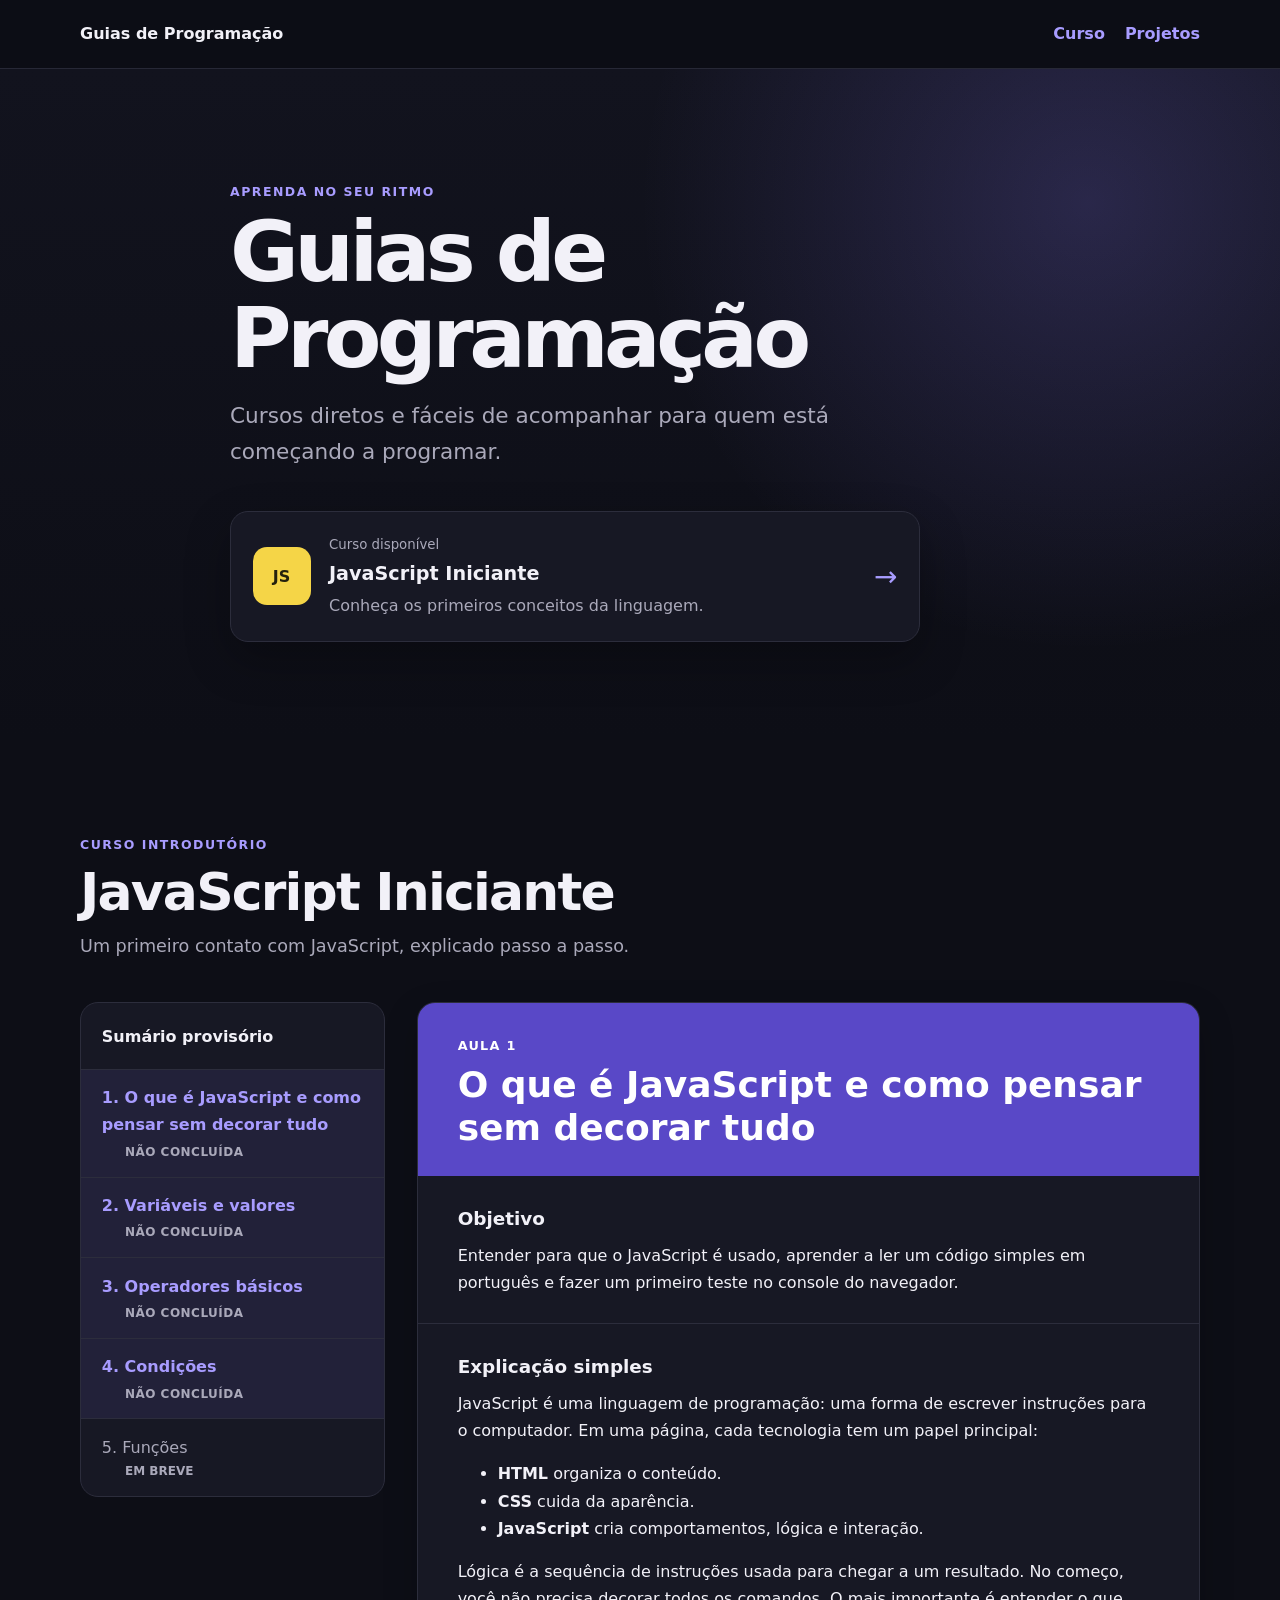
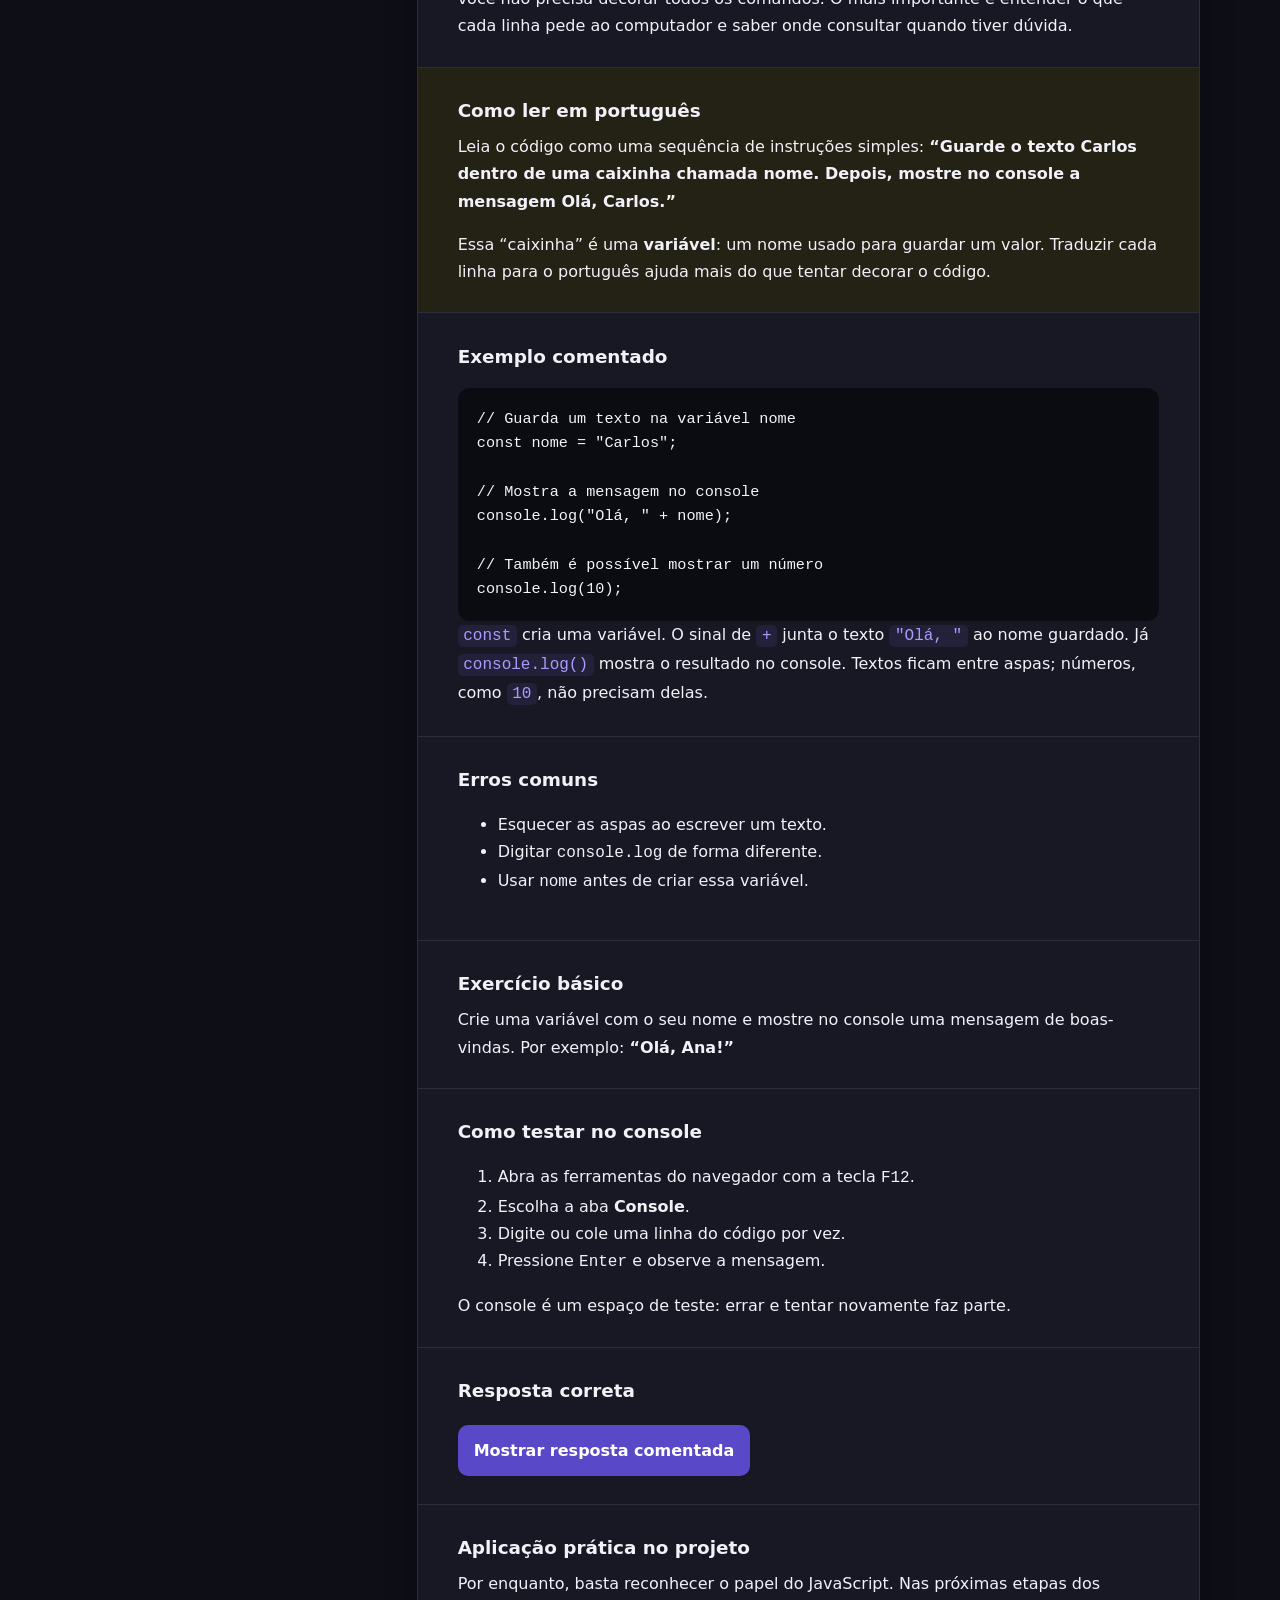
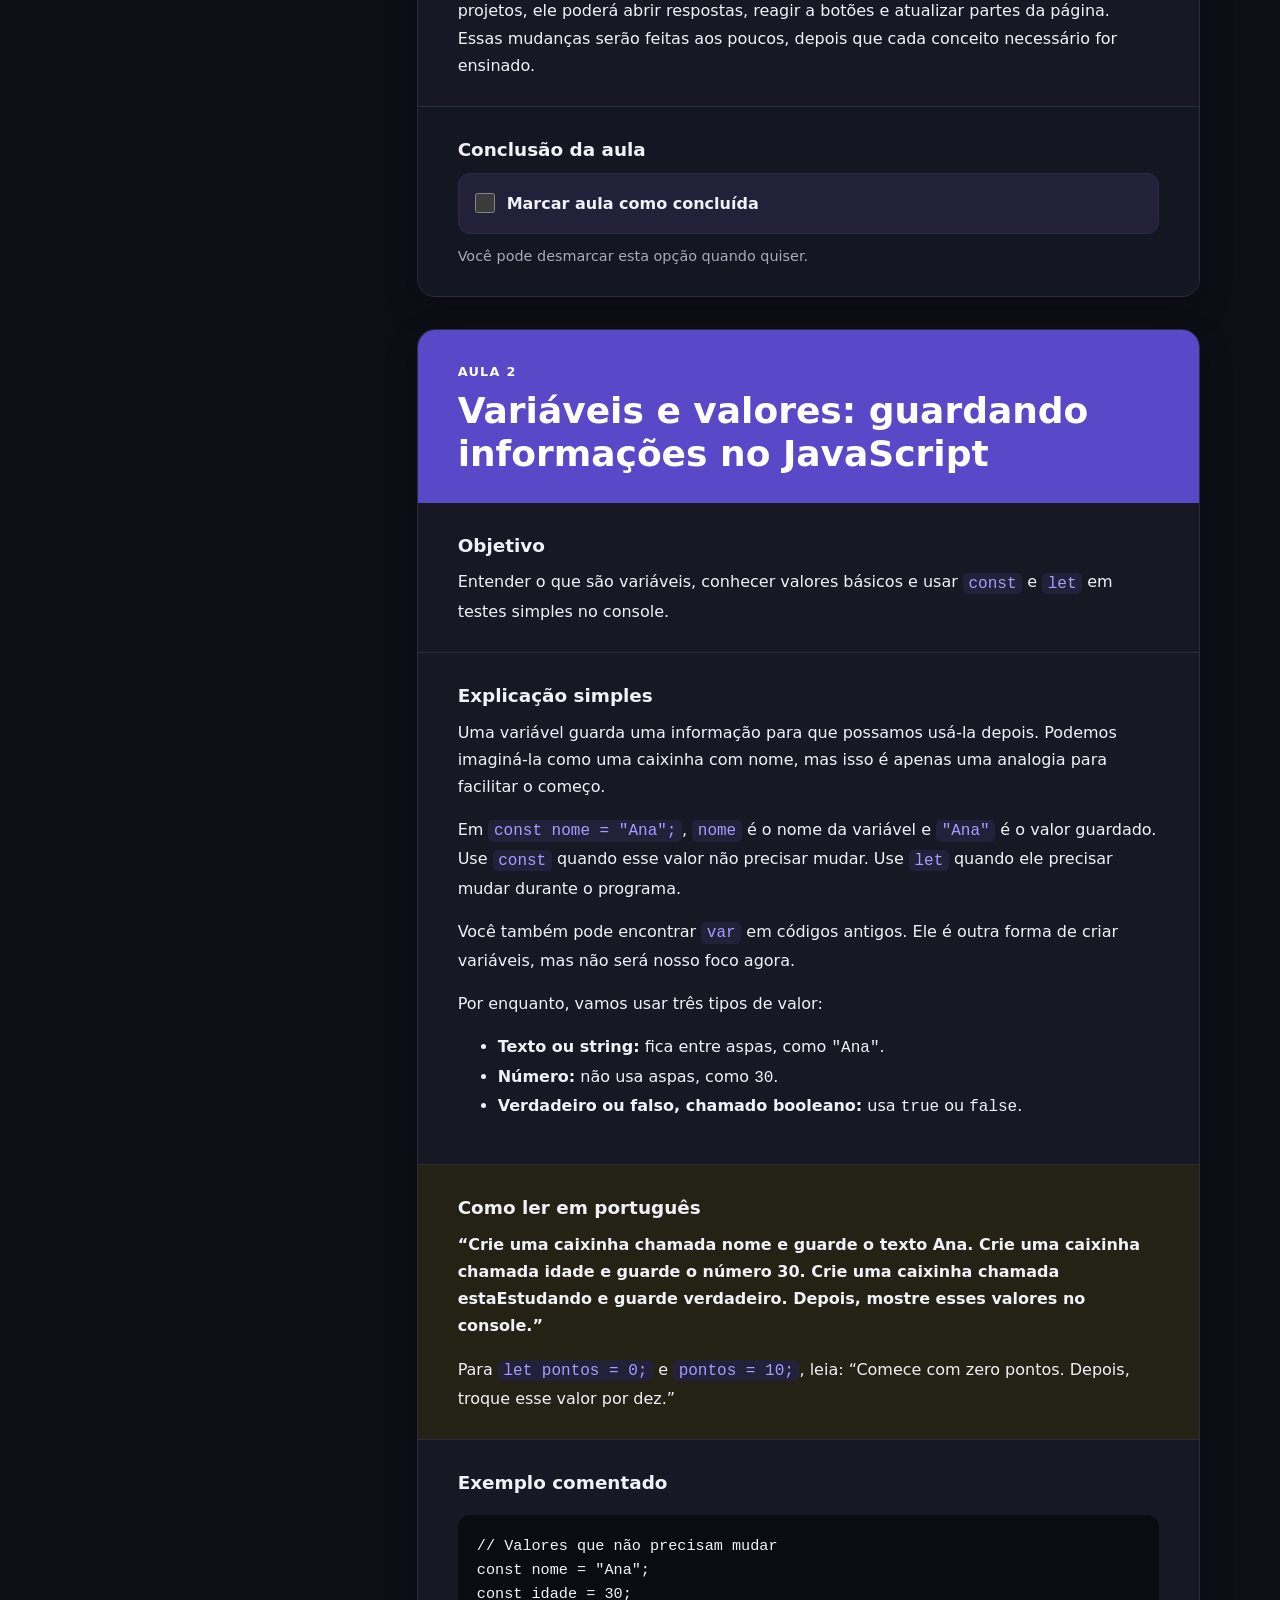
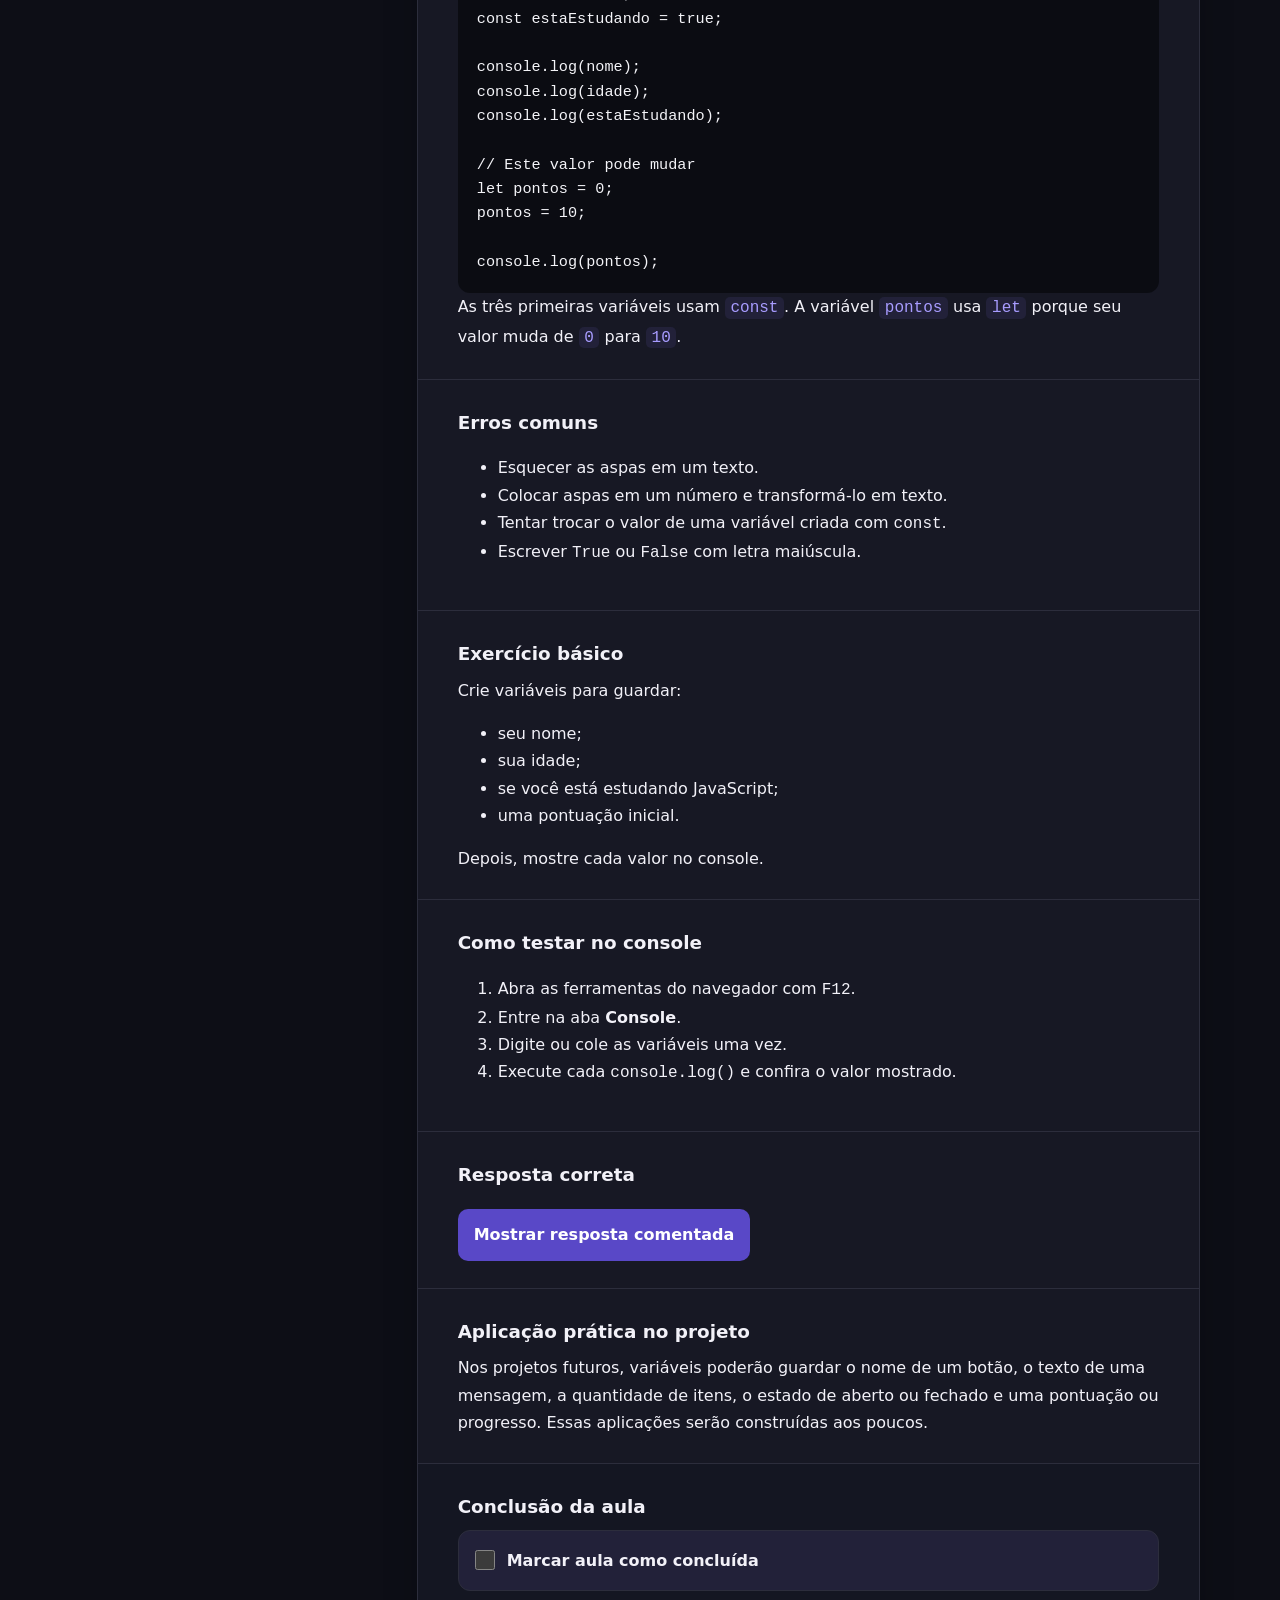
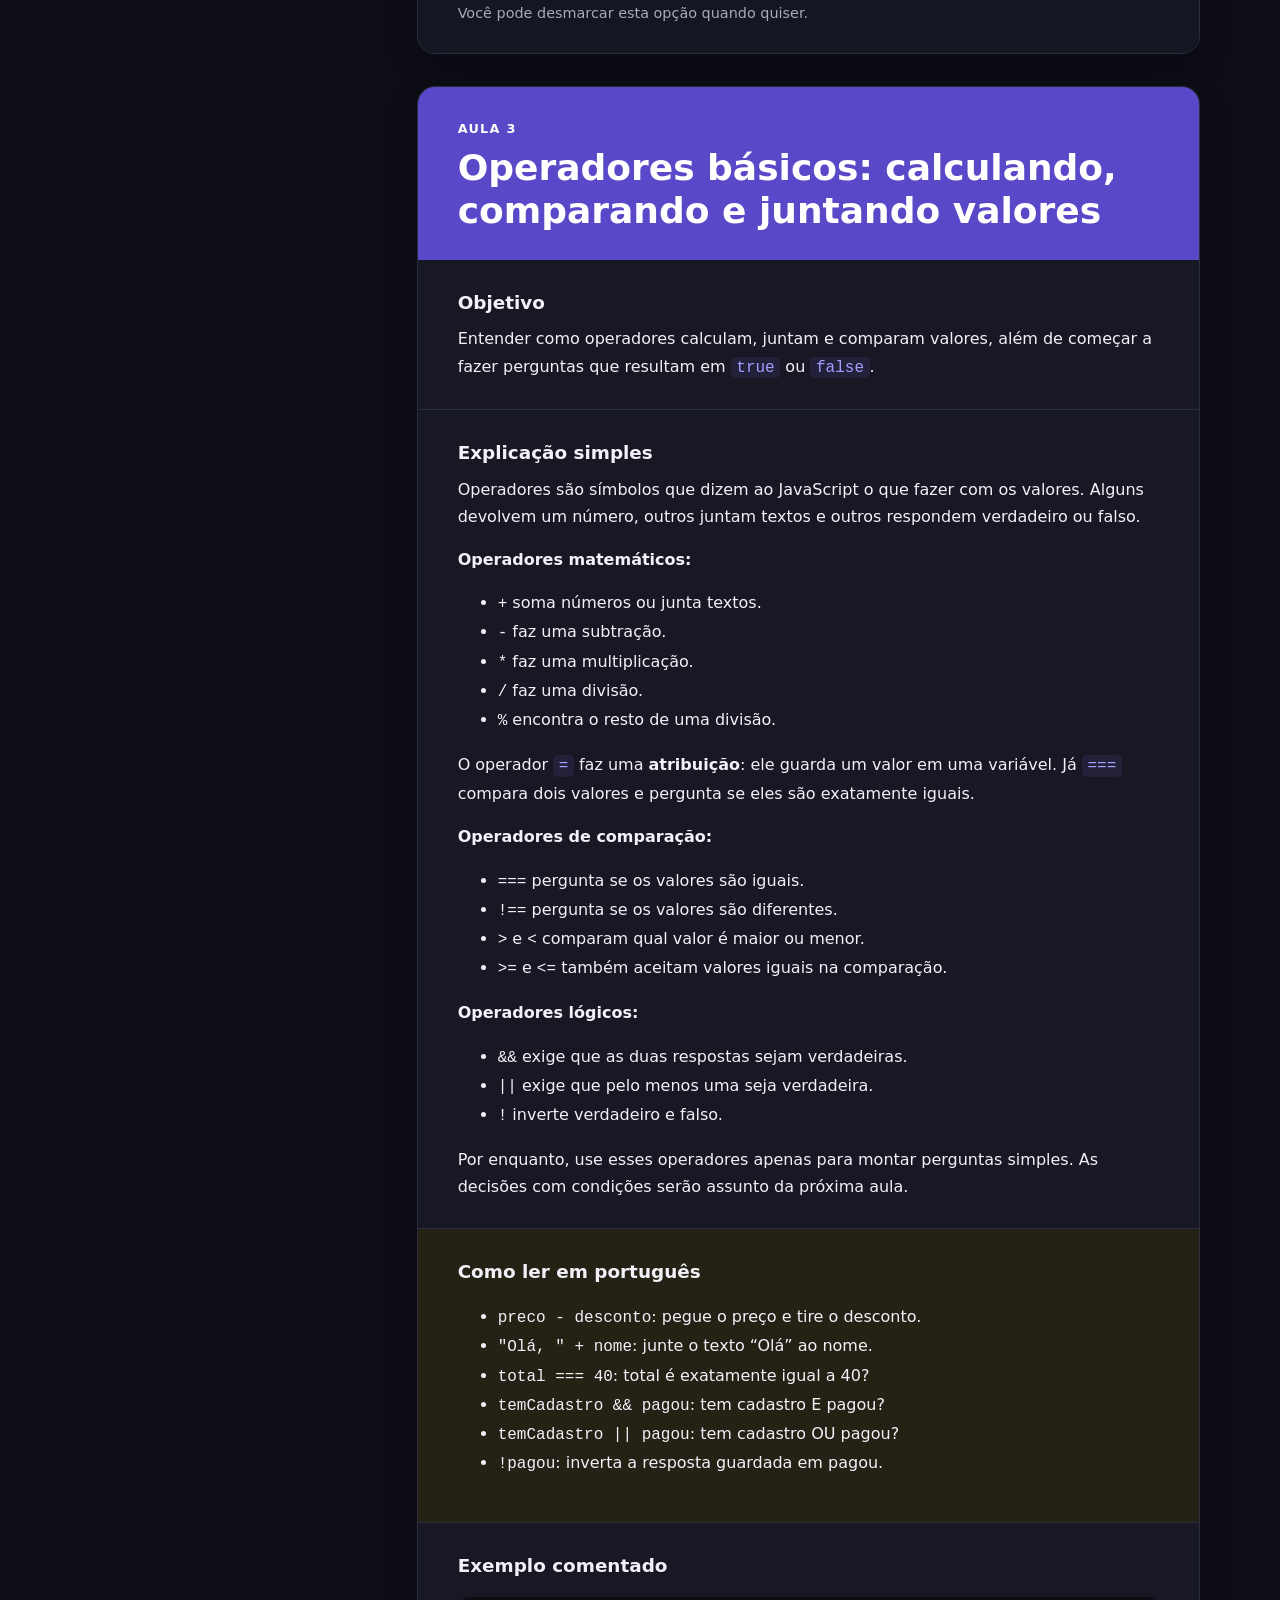
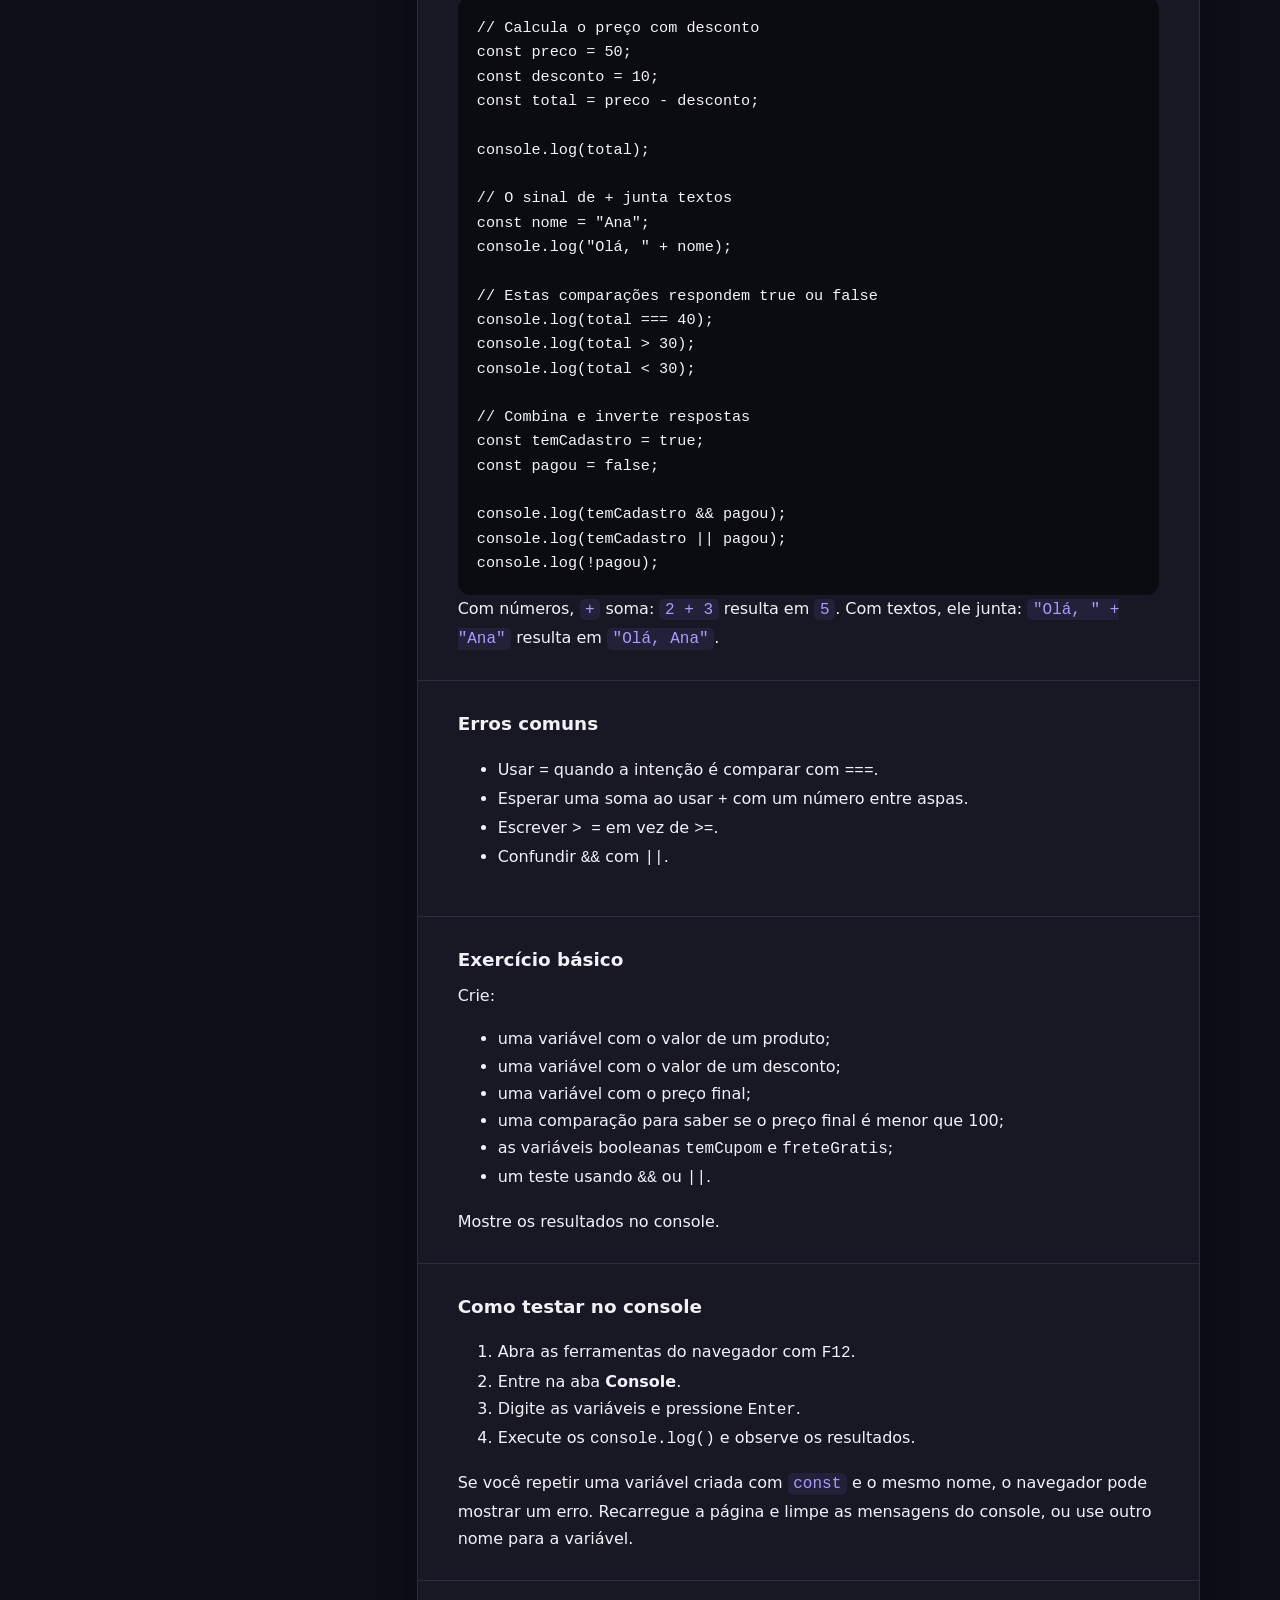
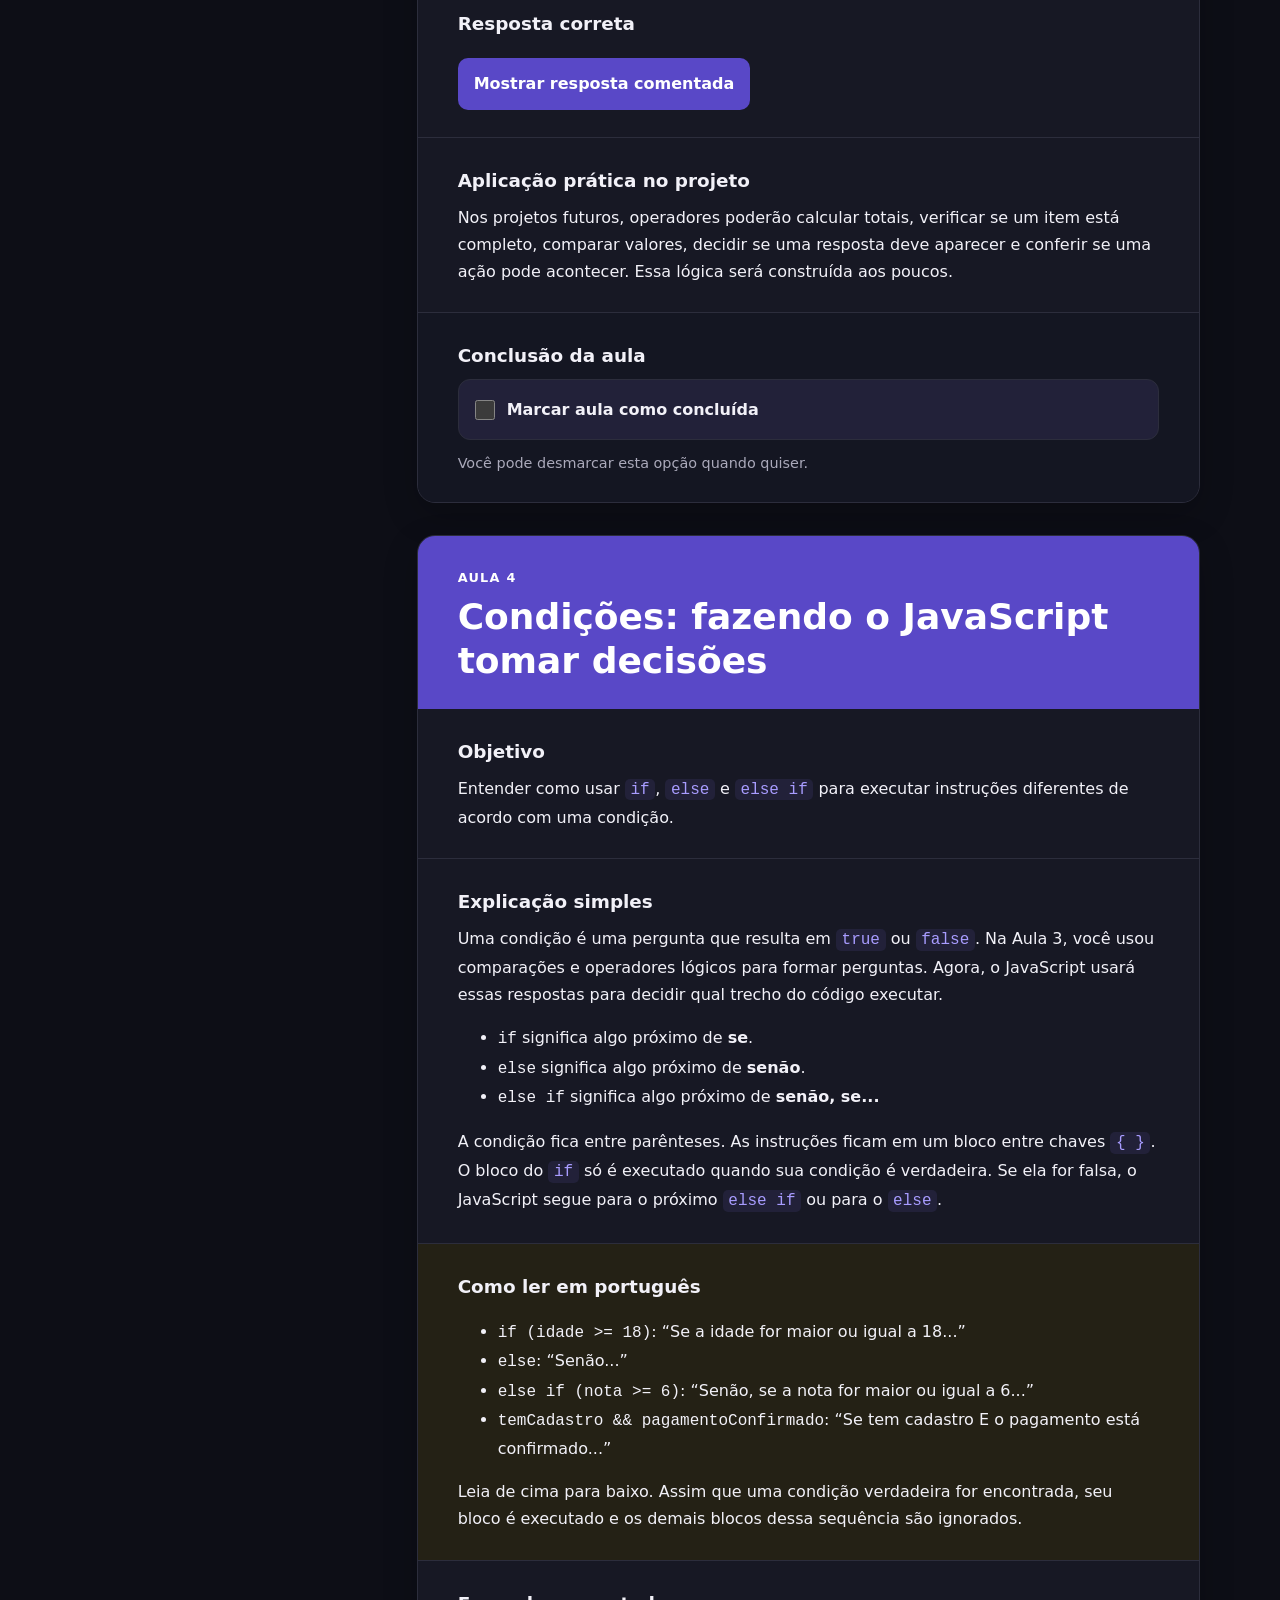
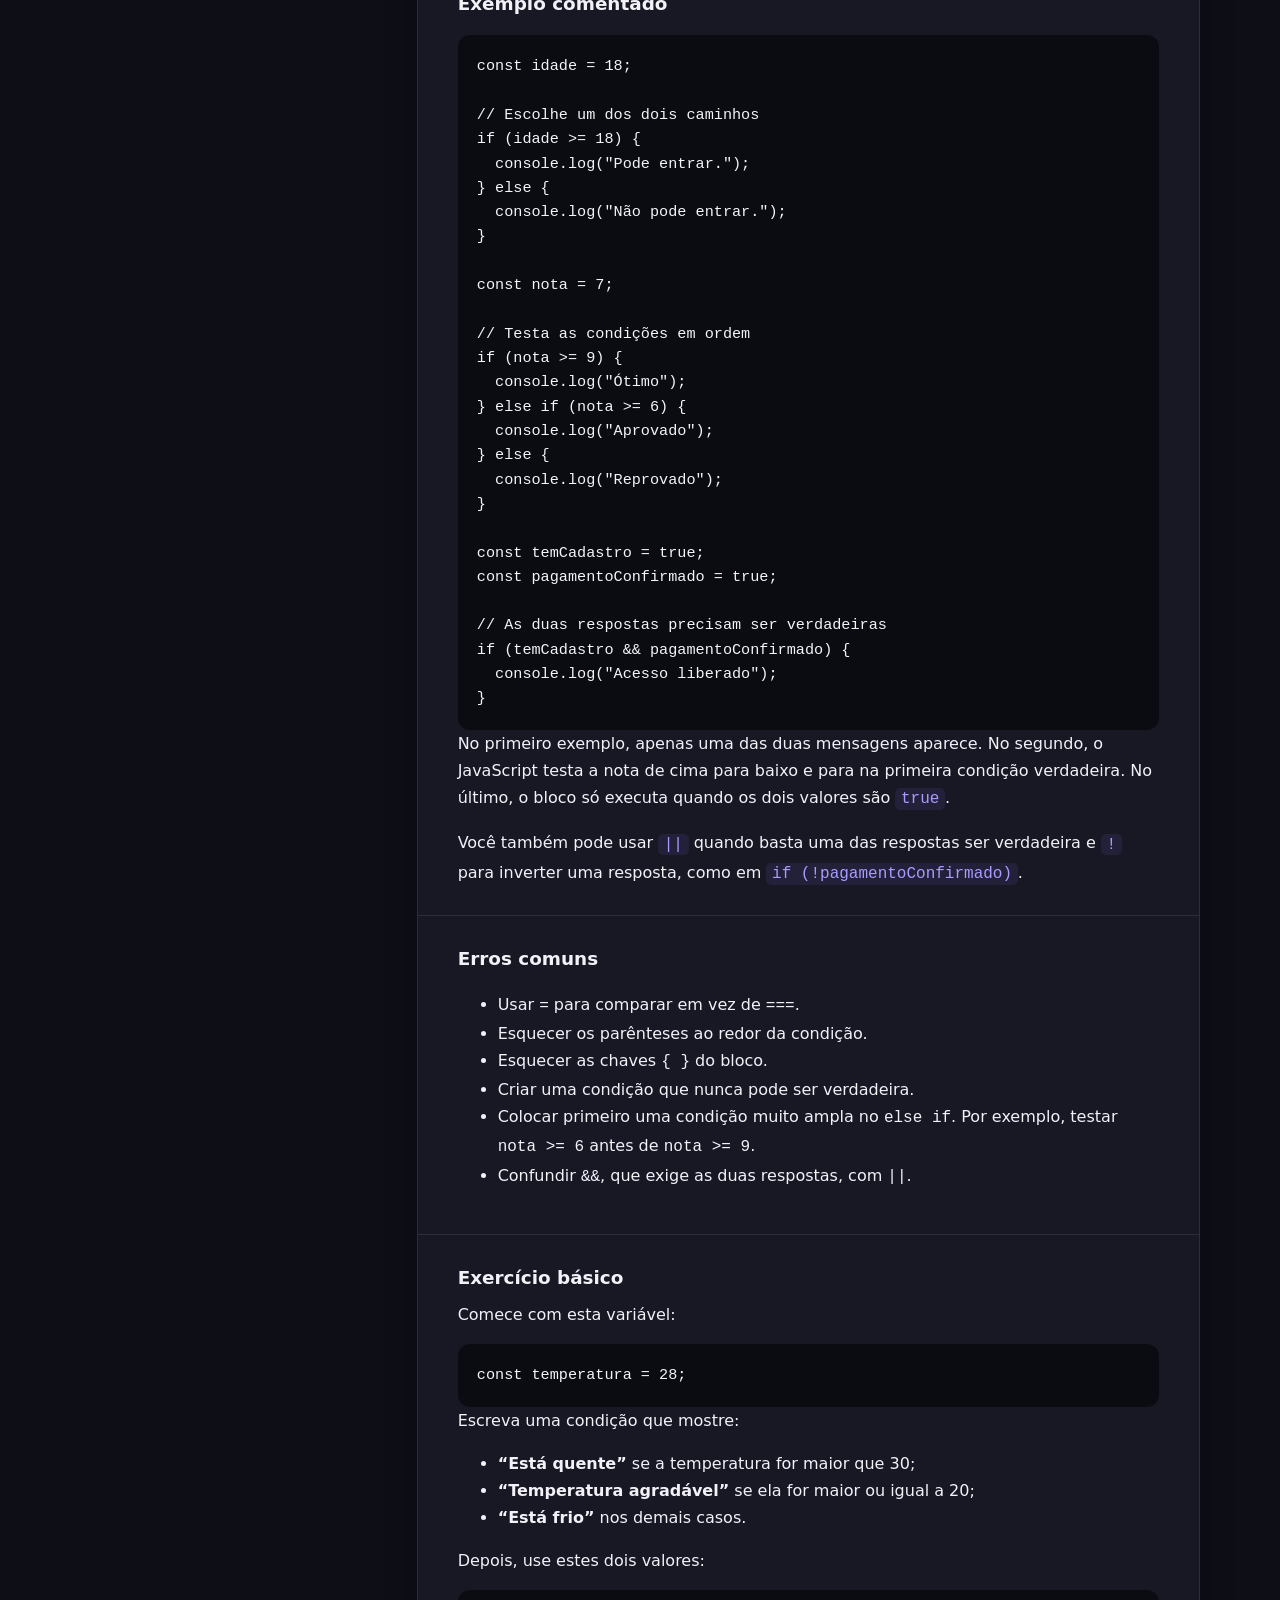
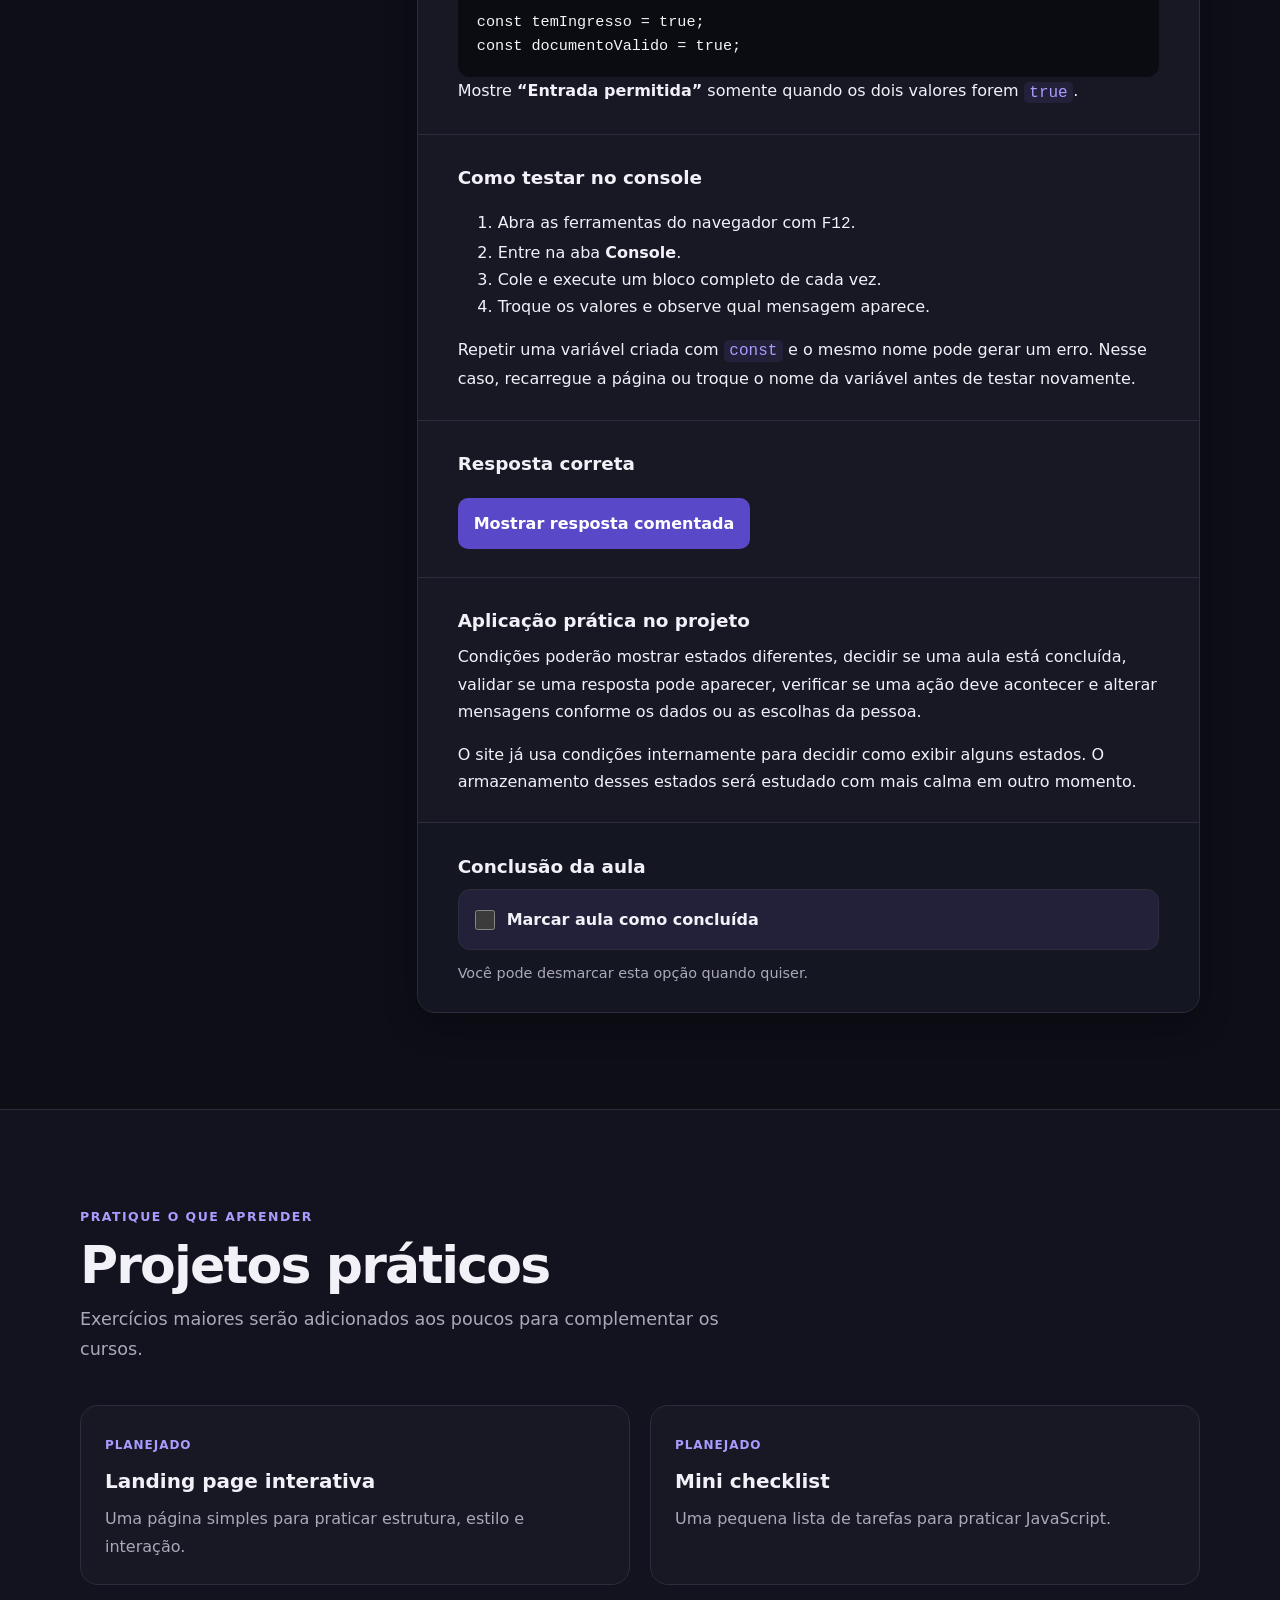
==== commit 58923f4e: "content: cria aula 4 de condições" ====
--- a/index.html
+++ b/index.html
@@ -55,7 +55,7 @@
           </div>
 
           <div class="course-layout">
-            <!-- Sumário provisório; as três primeiras aulas estão disponíveis -->
+            <!-- Sumário provisório; as quatro primeiras aulas estão disponíveis -->
             <aside class="summary" aria-labelledby="summary-title">
               <h3 id="summary-title">Sumário provisório</h3>
               <ol>
@@ -83,7 +83,14 @@
                   <a href="#aula-3">Operadores básicos</a>
                   <span class="lesson-status">Não concluída</span>
                 </li>
-                <li>Condições <span class="coming-soon">Em breve</span></li>
+                <li
+                  class="current"
+                  data-course-id="javascript-iniciante"
+                  data-lesson-id="aula-4"
+                >
+                  <a href="#aula-4">Condições</a>
+                  <span class="lesson-status">Não concluída</span>
+                </li>
                 <li>Funções <span class="coming-soon">Em breve</span></li>
               </ol>
             </aside>
@@ -656,6 +663,256 @@
                   <p>Você pode desmarcar esta opção quando quiser.</p>
                 </section>
               </article>
+
+              <!-- Quarta aula real do curso -->
+              <article class="lesson" id="aula-4">
+                <header class="lesson-header">
+                  <span>Aula 4</span>
+                  <h3>Condições: fazendo o JavaScript tomar decisões</h3>
+                </header>
+
+                <section>
+                  <h4>Objetivo</h4>
+                  <p>
+                    Entender como usar <code>if</code>, <code>else</code> e
+                    <code>else if</code> para executar instruções diferentes de
+                    acordo com uma condição.
+                  </p>
+                </section>
+
+                <section>
+                  <h4>Explicação simples</h4>
+                  <p>
+                    Uma condição é uma pergunta que resulta em
+                    <code>true</code> ou <code>false</code>. Na Aula 3, você usou
+                    comparações e operadores lógicos para formar perguntas.
+                    Agora, o JavaScript usará essas respostas para decidir qual
+                    trecho do código executar.
+                  </p>
+                  <ul>
+                    <li><code>if</code> significa algo próximo de <strong>se</strong>.</li>
+                    <li><code>else</code> significa algo próximo de <strong>senão</strong>.</li>
+                    <li>
+                      <code>else if</code> significa algo próximo de
+                      <strong>senão, se...</strong>
+                    </li>
+                  </ul>
+                  <p>
+                    A condição fica entre parênteses. As instruções ficam em um
+                    bloco entre chaves <code>{ }</code>. O bloco do
+                    <code>if</code> só é executado quando sua condição é
+                    verdadeira. Se ela for falsa, o JavaScript segue para o
+                    próximo <code>else if</code> ou para o <code>else</code>.
+                  </p>
+                </section>
+
+                <section class="pronunciation">
+                  <h4>Como ler em português</h4>
+                  <ul>
+                    <li>
+                      <code>if (idade &gt;= 18)</code>: “Se a idade for maior ou
+                      igual a 18...”
+                    </li>
+                    <li><code>else</code>: “Senão...”</li>
+                    <li>
+                      <code>else if (nota &gt;= 6)</code>: “Senão, se a nota for
+                      maior ou igual a 6...”
+                    </li>
+                    <li>
+                      <code>temCadastro &amp;&amp; pagamentoConfirmado</code>: “Se tem
+                      cadastro E o pagamento está confirmado...”
+                    </li>
+                  </ul>
+                  <p>
+                    Leia de cima para baixo. Assim que uma condição verdadeira
+                    for encontrada, seu bloco é executado e os demais blocos
+                    dessa sequência são ignorados.
+                  </p>
+                </section>
+
+                <section>
+                  <h4>Exemplo comentado</h4>
+                  <pre><code>const idade = 18;
+
+// Escolhe um dos dois caminhos
+if (idade &gt;= 18) {
+  console.log("Pode entrar.");
+} else {
+  console.log("Não pode entrar.");
+}
+
+const nota = 7;
+
+// Testa as condições em ordem
+if (nota &gt;= 9) {
+  console.log("Ótimo");
+} else if (nota &gt;= 6) {
+  console.log("Aprovado");
+} else {
+  console.log("Reprovado");
+}
+
+const temCadastro = true;
+const pagamentoConfirmado = true;
+
+// As duas respostas precisam ser verdadeiras
+if (temCadastro &amp;&amp; pagamentoConfirmado) {
+  console.log("Acesso liberado");
+}</code></pre>
+                  <p>
+                    No primeiro exemplo, apenas uma das duas mensagens aparece.
+                    No segundo, o JavaScript testa a nota de cima para baixo e
+                    para na primeira condição verdadeira. No último, o bloco só
+                    executa quando os dois valores são <code>true</code>.
+                  </p>
+                  <p>
+                    Você também pode usar <code>||</code> quando basta uma das
+                    respostas ser verdadeira e <code>!</code> para inverter uma
+                    resposta, como em <code>if (!pagamentoConfirmado)</code>.
+                  </p>
+                </section>
+
+                <section>
+                  <h4>Erros comuns</h4>
+                  <ul>
+                    <li>Usar <code>=</code> para comparar em vez de <code>===</code>.</li>
+                    <li>Esquecer os parênteses ao redor da condição.</li>
+                    <li>Esquecer as chaves <code>{ }</code> do bloco.</li>
+                    <li>Criar uma condição que nunca pode ser verdadeira.</li>
+                    <li>
+                      Colocar primeiro uma condição muito ampla no
+                      <code>else if</code>. Por exemplo, testar
+                      <code>nota &gt;= 6</code> antes de <code>nota &gt;= 9</code>.
+                    </li>
+                    <li>Confundir <code>&amp;&amp;</code>, que exige as duas respostas, com <code>||</code>.</li>
+                  </ul>
+                </section>
+
+                <section>
+                  <h4>Exercício básico</h4>
+                  <p>Comece com esta variável:</p>
+                  <pre><code>const temperatura = 28;</code></pre>
+                  <p>Escreva uma condição que mostre:</p>
+                  <ul>
+                    <li><strong>“Está quente”</strong> se a temperatura for maior que 30;</li>
+                    <li>
+                      <strong>“Temperatura agradável”</strong> se ela for maior
+                      ou igual a 20;
+                    </li>
+                    <li><strong>“Está frio”</strong> nos demais casos.</li>
+                  </ul>
+                  <p>Depois, use estes dois valores:</p>
+                  <pre><code>const temIngresso = true;
+const documentoValido = true;</code></pre>
+                  <p>
+                    Mostre <strong>“Entrada permitida”</strong> somente quando os
+                    dois valores forem <code>true</code>.
+                  </p>
+                </section>
+
+                <section>
+                  <h4>Como testar no console</h4>
+                  <ol>
+                    <li>Abra as ferramentas do navegador com <kbd>F12</kbd>.</li>
+                    <li>Entre na aba <strong>Console</strong>.</li>
+                    <li>Cole e execute um bloco completo de cada vez.</li>
+                    <li>Troque os valores e observe qual mensagem aparece.</li>
+                  </ol>
+                  <p>
+                    Repetir uma variável criada com <code>const</code> e o mesmo
+                    nome pode gerar um erro. Nesse caso, recarregue a página ou
+                    troque o nome da variável antes de testar novamente.
+                  </p>
+                </section>
+
+                <section>
+                  <h4>Resposta correta</h4>
+
+                  <button
+                    class="answer-toggle"
+                    type="button"
+                    aria-expanded="false"
+                    aria-controls="exercise-answer-4"
+                  >
+                    Mostrar resposta comentada
+                  </button>
+
+                  <div class="answer" id="exercise-answer-4" hidden>
+                    <pre><code>const temperatura = 28;
+
+if (temperatura &gt; 30) {
+  console.log("Está quente");
+} else if (temperatura &gt;= 20) {
+  console.log("Temperatura agradável");
+} else {
+  console.log("Está frio");
+}
+
+const temIngresso = true;
+const documentoValido = true;
+
+if (temIngresso &amp;&amp; documentoValido) {
+  console.log("Entrada permitida");
+}</code></pre>
+                    <h5>Explicação da resposta</h5>
+                    <ul>
+                      <li>
+                        Primeiro, <code>temperatura &gt; 30</code> pergunta se o
+                        valor é maior que 30. Para <code>28</code>, a resposta é
+                        <code>false</code>.
+                      </li>
+                      <li>
+                        Depois, <code>temperatura &gt;= 20</code> resulta em
+                        <code>true</code>. Por isso, aparece “Temperatura
+                        agradável”.
+                      </li>
+                      <li>
+                        O <code>else</code> só seria executado se as duas
+                        comparações anteriores fossem falsas.
+                      </li>
+                      <li>
+                        A ordem é importante: a pergunta sobre mais de 30 vem
+                        antes da pergunta sobre 20 ou mais.
+                      </li>
+                      <li>
+                        Na última condição, <code>&amp;&amp;</code> exige que
+                        <code>temIngresso</code> e <code>documentoValido</code>
+                        sejam verdadeiros para mostrar a mensagem.
+                      </li>
+                    </ul>
+                  </div>
+                </section>
+
+                <section>
+                  <h4>Aplicação prática no projeto</h4>
+                  <p>
+                    Condições poderão mostrar estados diferentes, decidir se
+                    uma aula está concluída, validar se uma resposta pode
+                    aparecer, verificar se uma ação deve acontecer e alterar
+                    mensagens conforme os dados ou as escolhas da pessoa.
+                  </p>
+                  <p>
+                    O site já usa condições internamente para decidir como
+                    exibir alguns estados. O armazenamento desses estados será
+                    estudado com mais calma em outro momento.
+                  </p>
+                </section>
+
+                <section class="lesson-completion">
+                  <h4>Conclusão da aula</h4>
+                  <label class="completion-control" for="completion-aula-4">
+                    <input
+                      class="lesson-completion-input"
+                      id="completion-aula-4"
+                      type="checkbox"
+                      data-course-id="javascript-iniciante"
+                      data-lesson-id="aula-4"
+                    />
+                    <span class="completion-label-text">Marcar aula como concluída</span>
+                  </label>
+                  <p>Você pode desmarcar esta opção quando quiser.</p>
+                </section>
+              </article>
             </div>
           </div>
         </div>
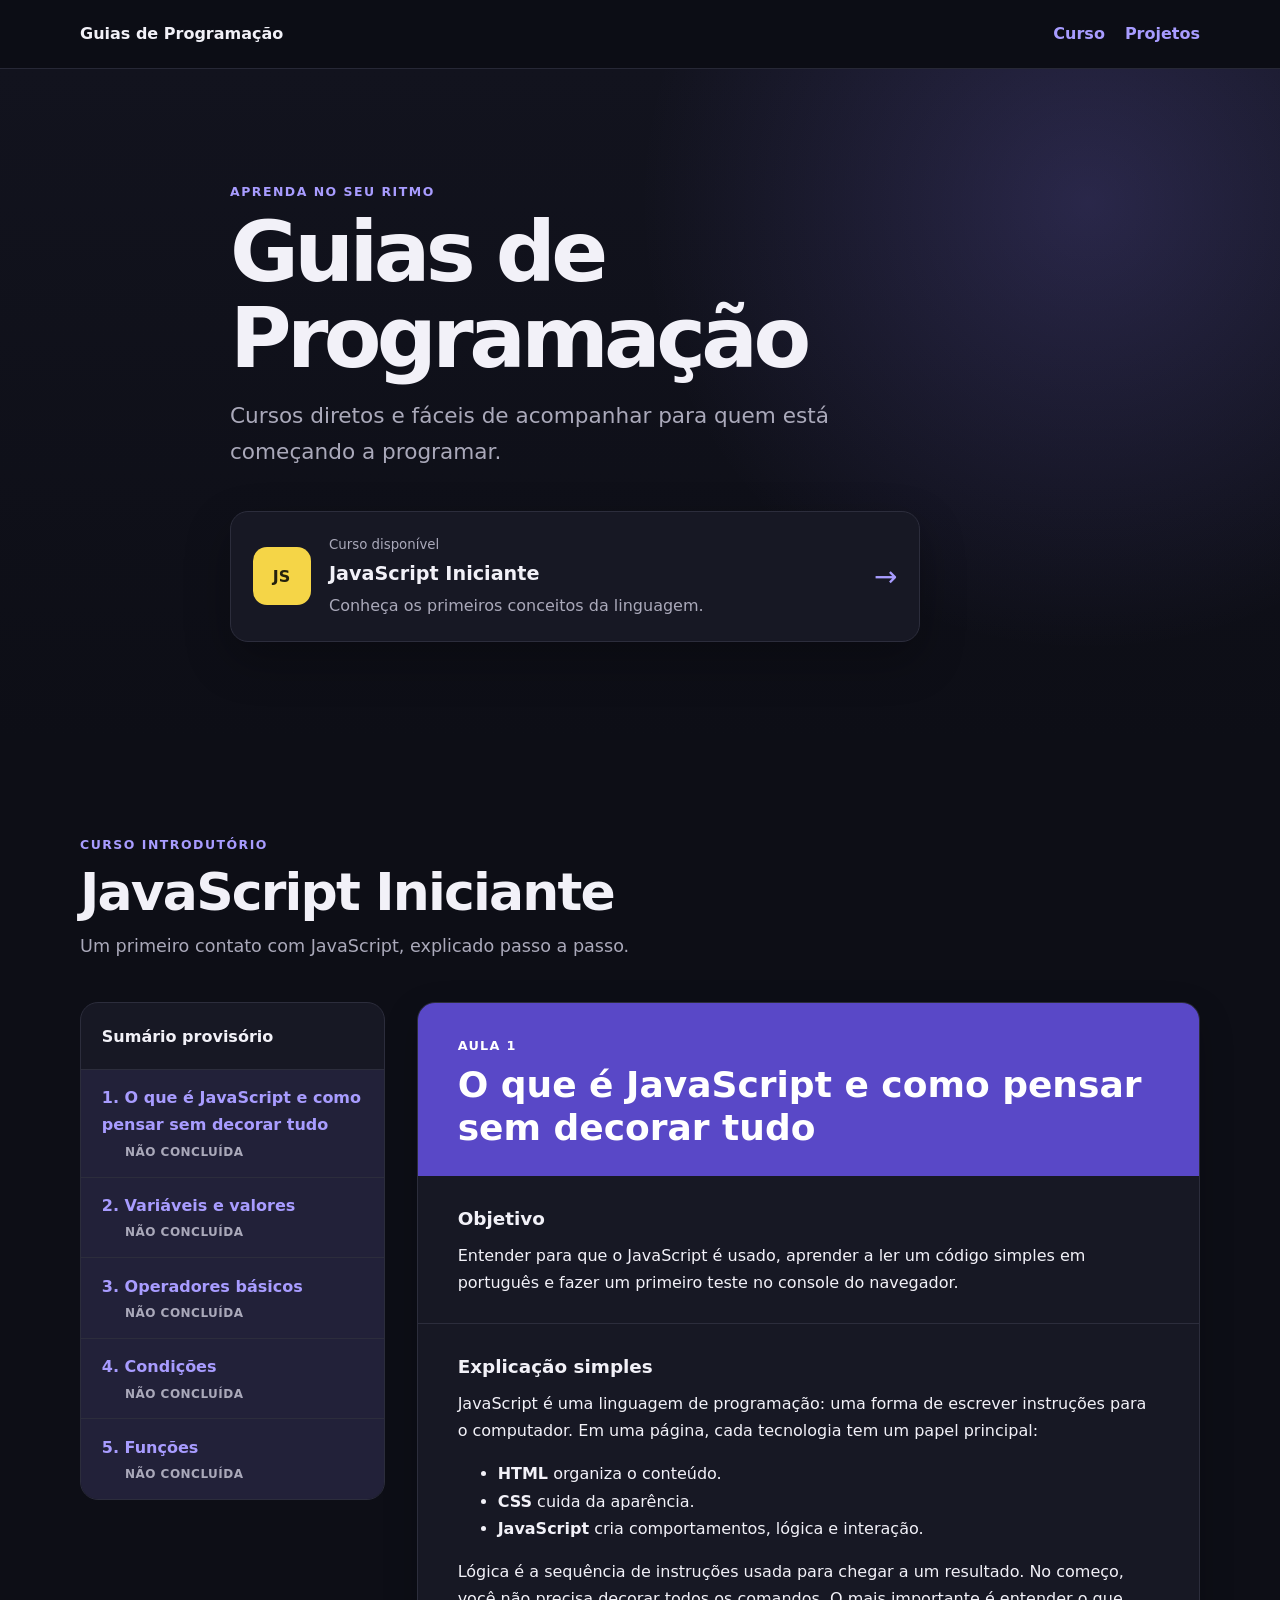
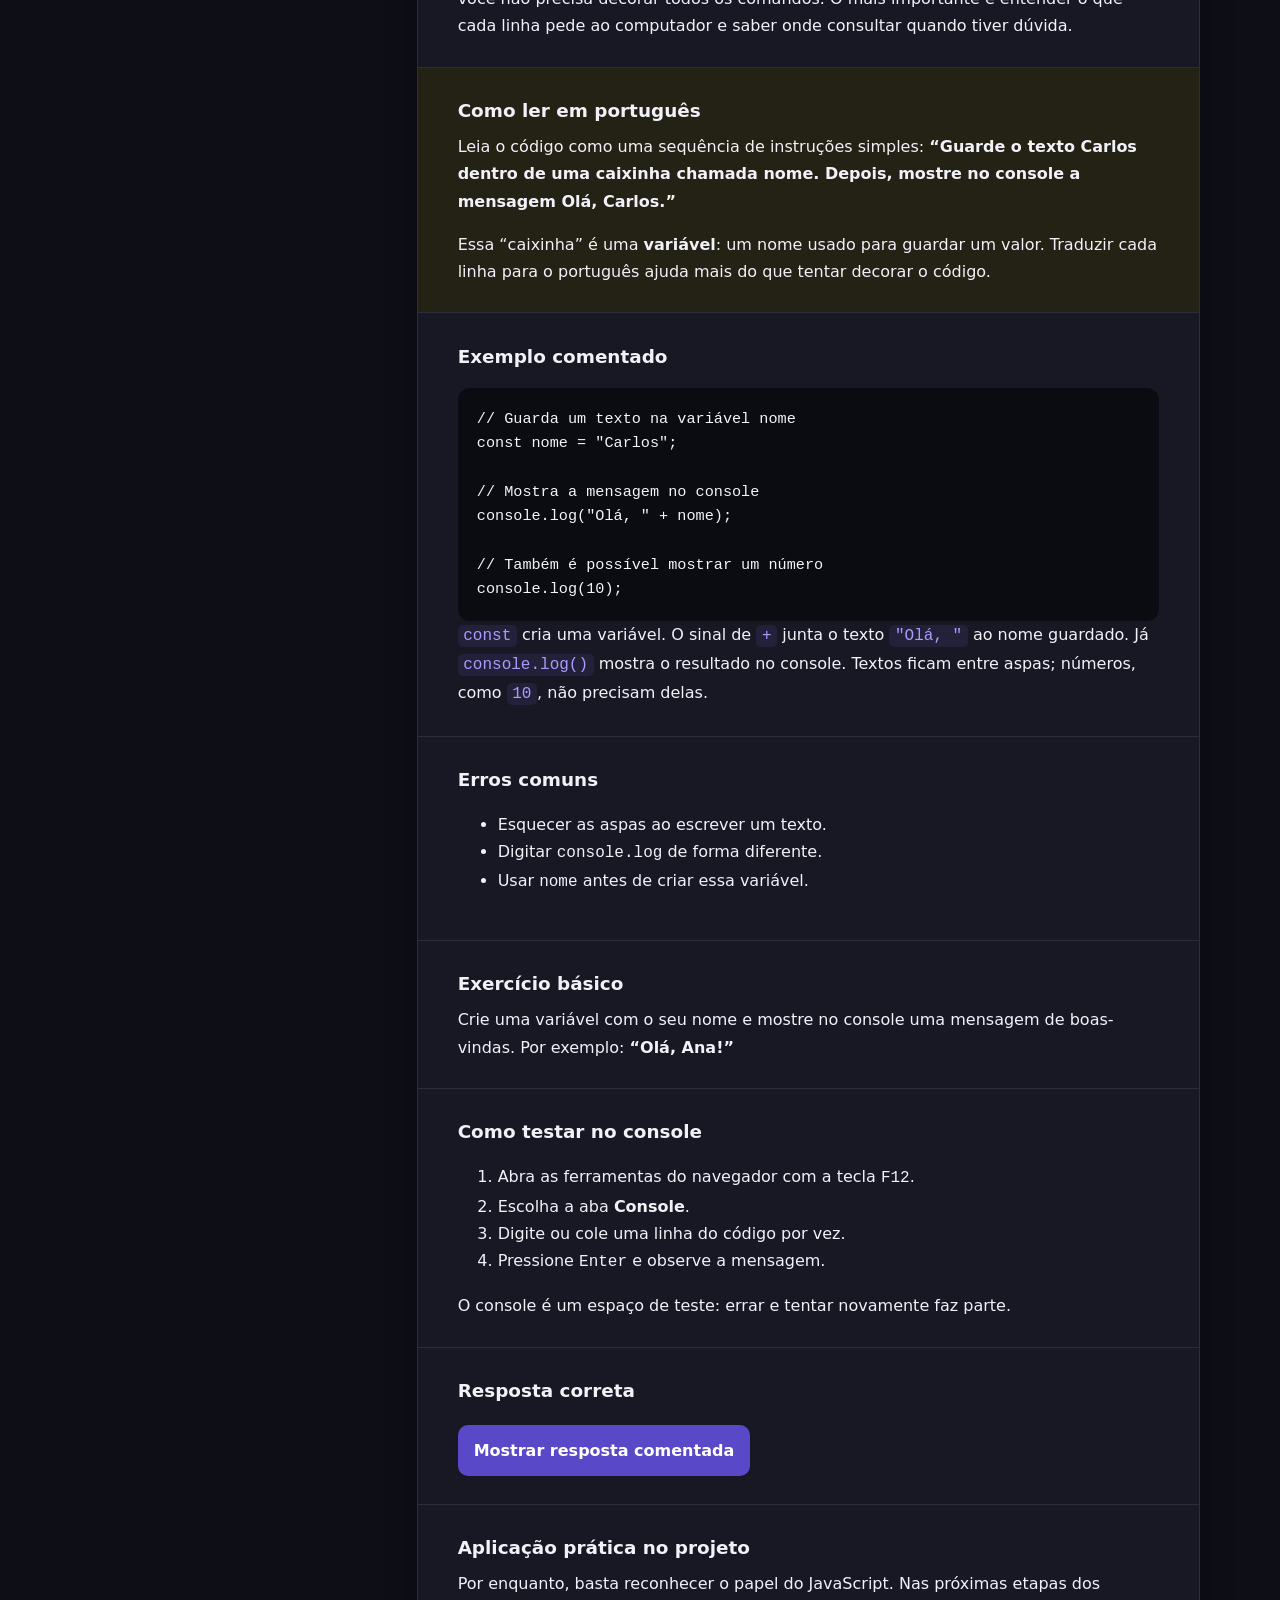
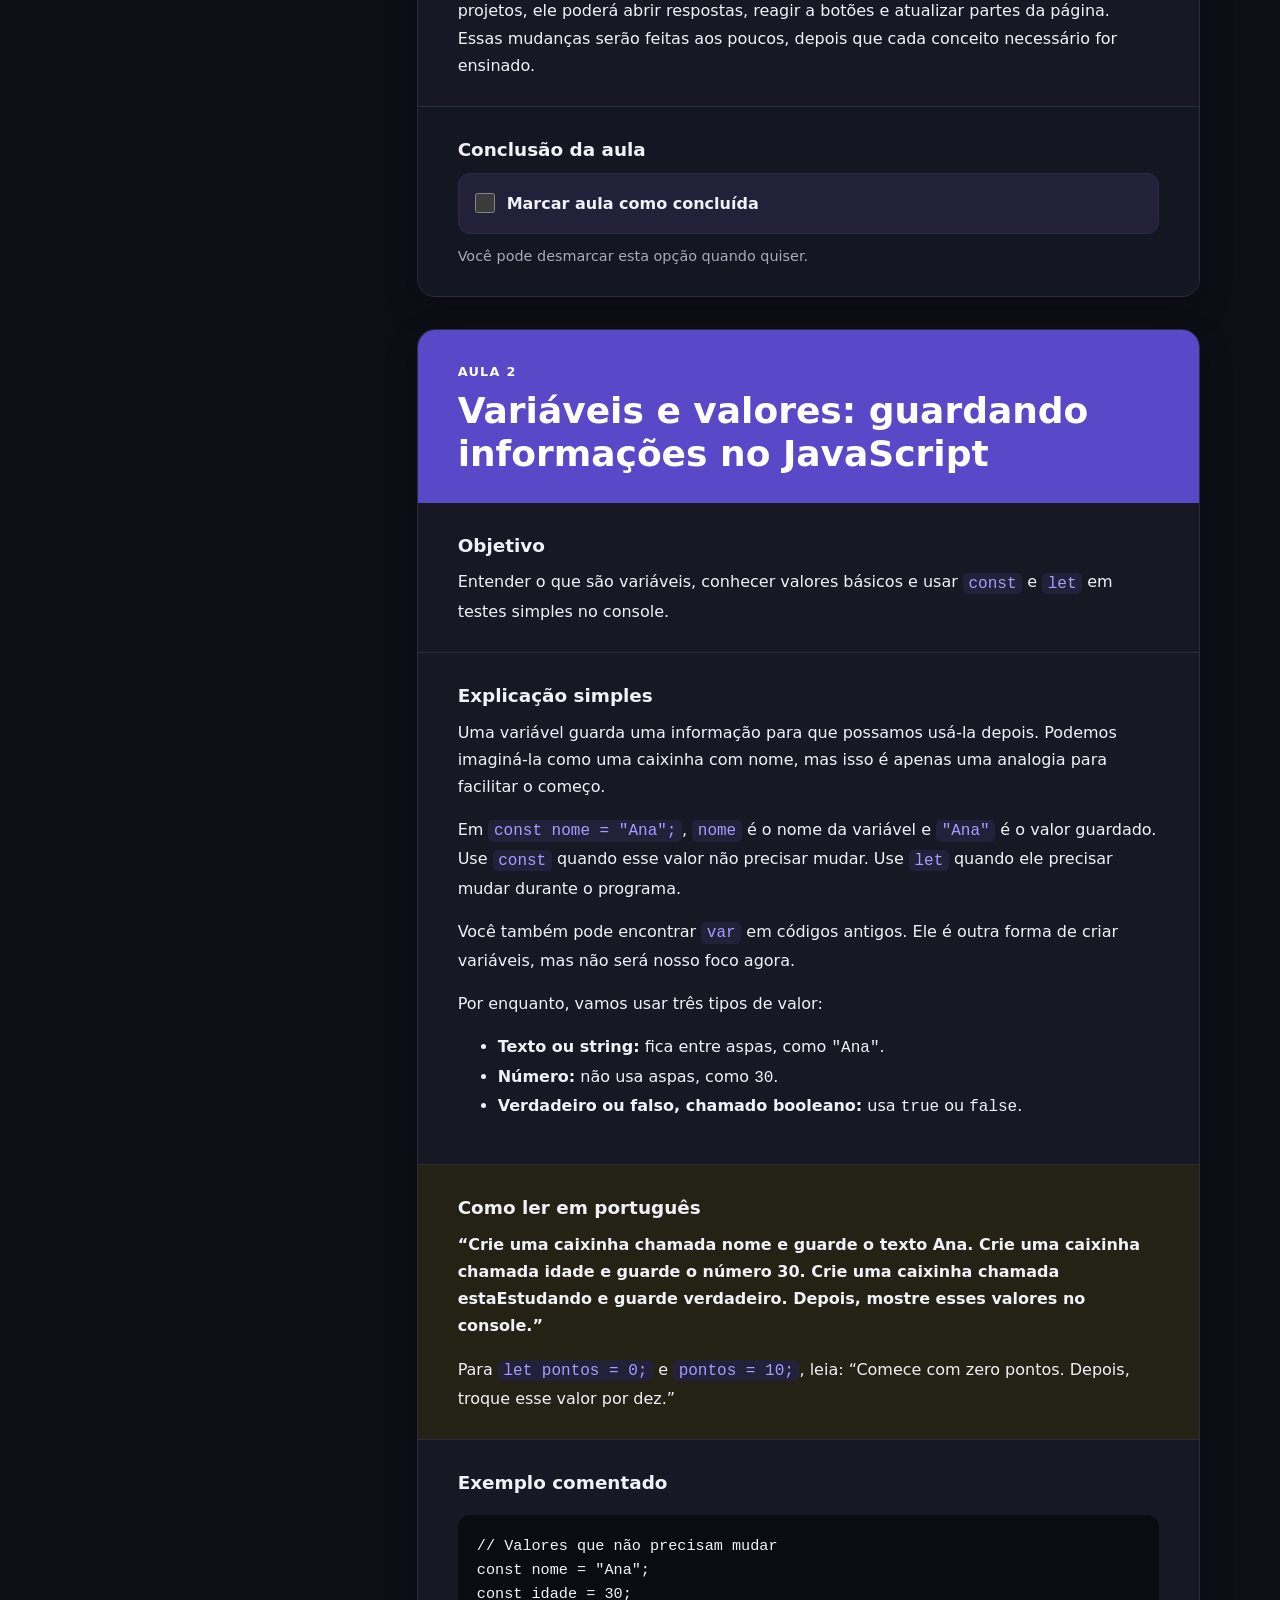
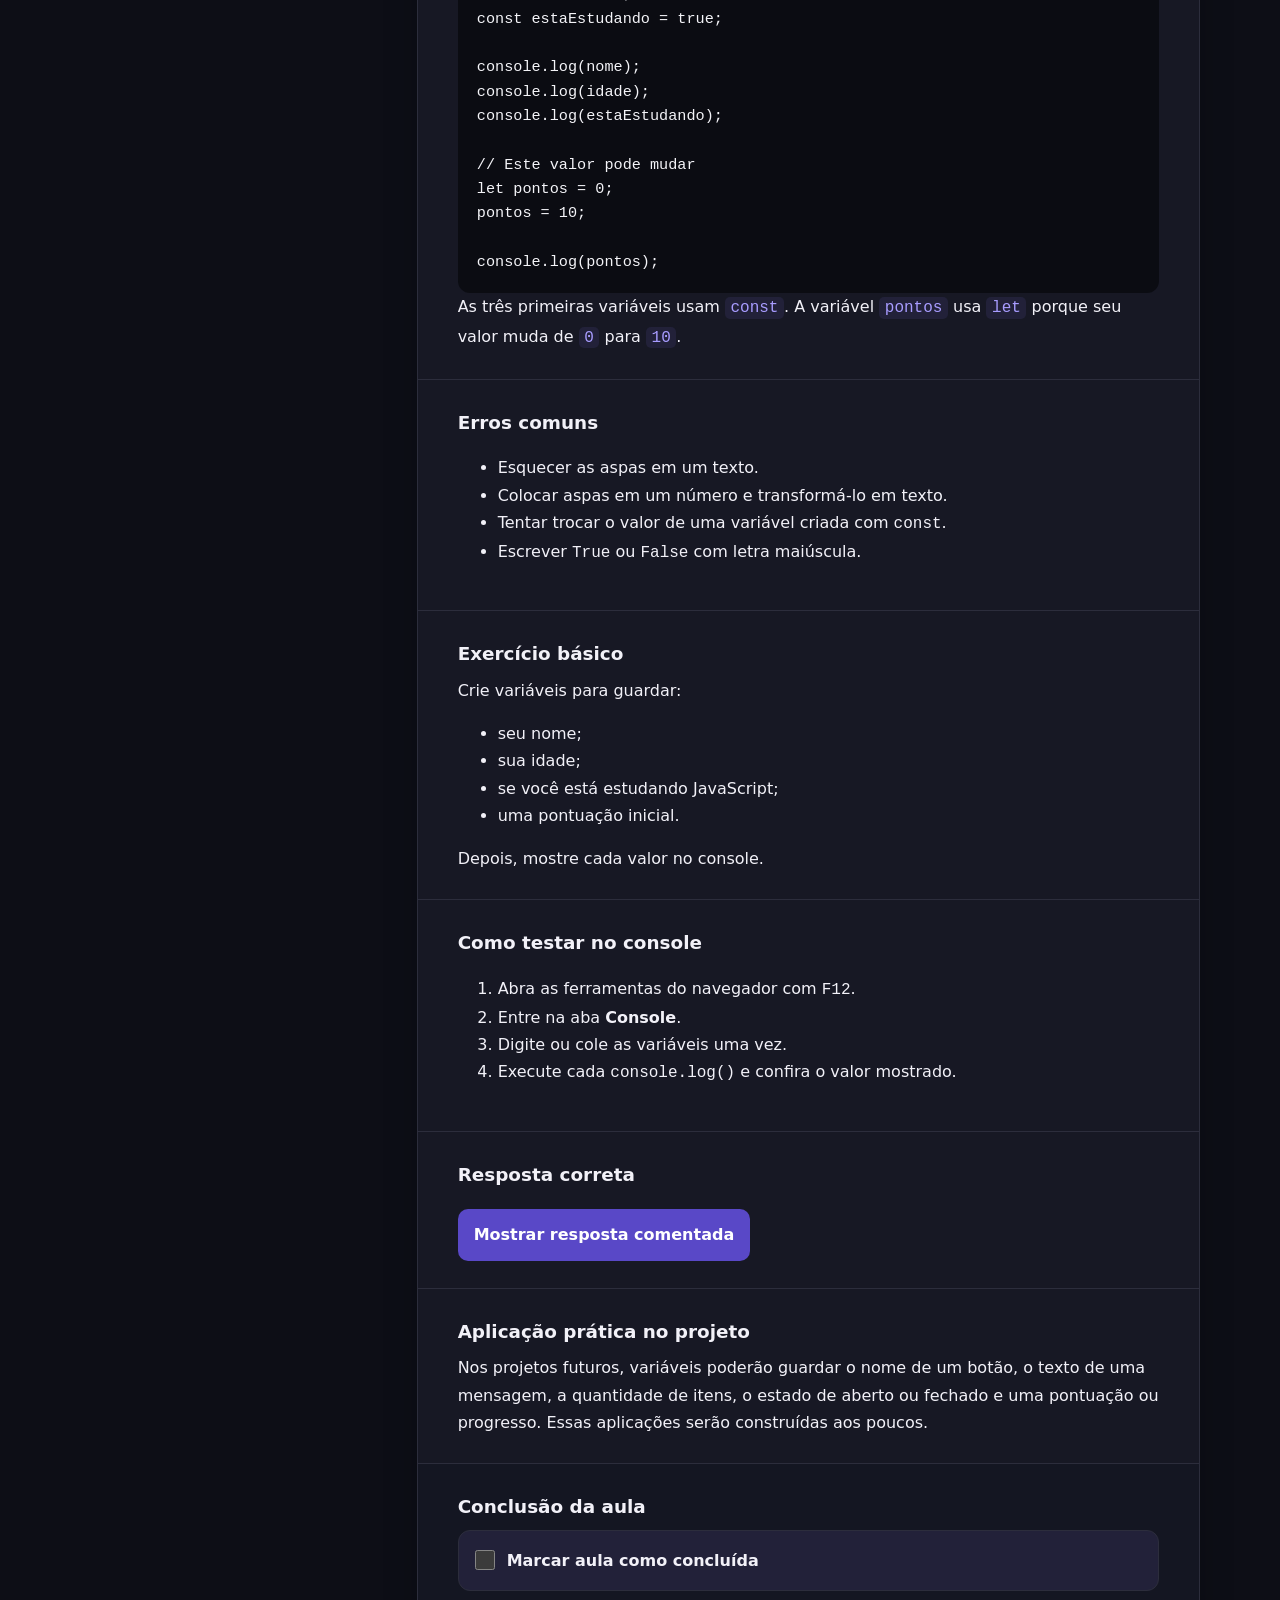
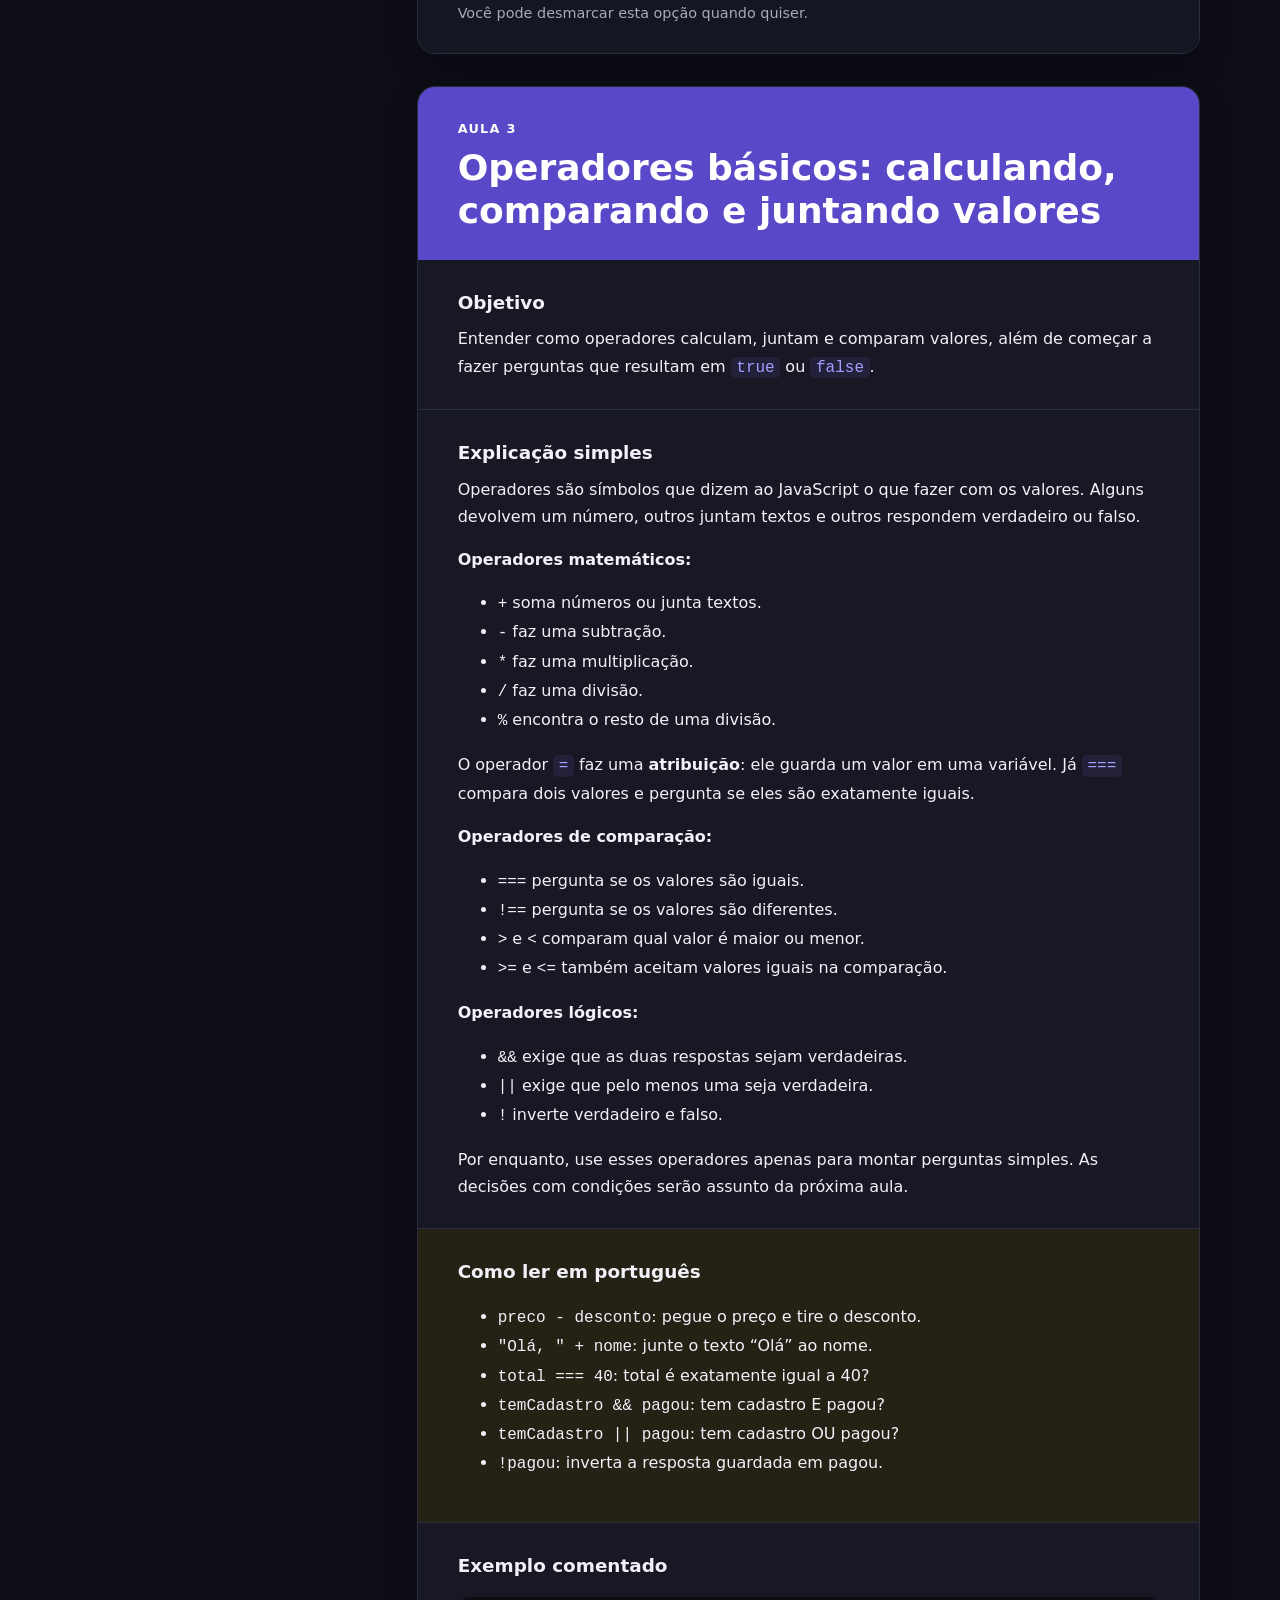
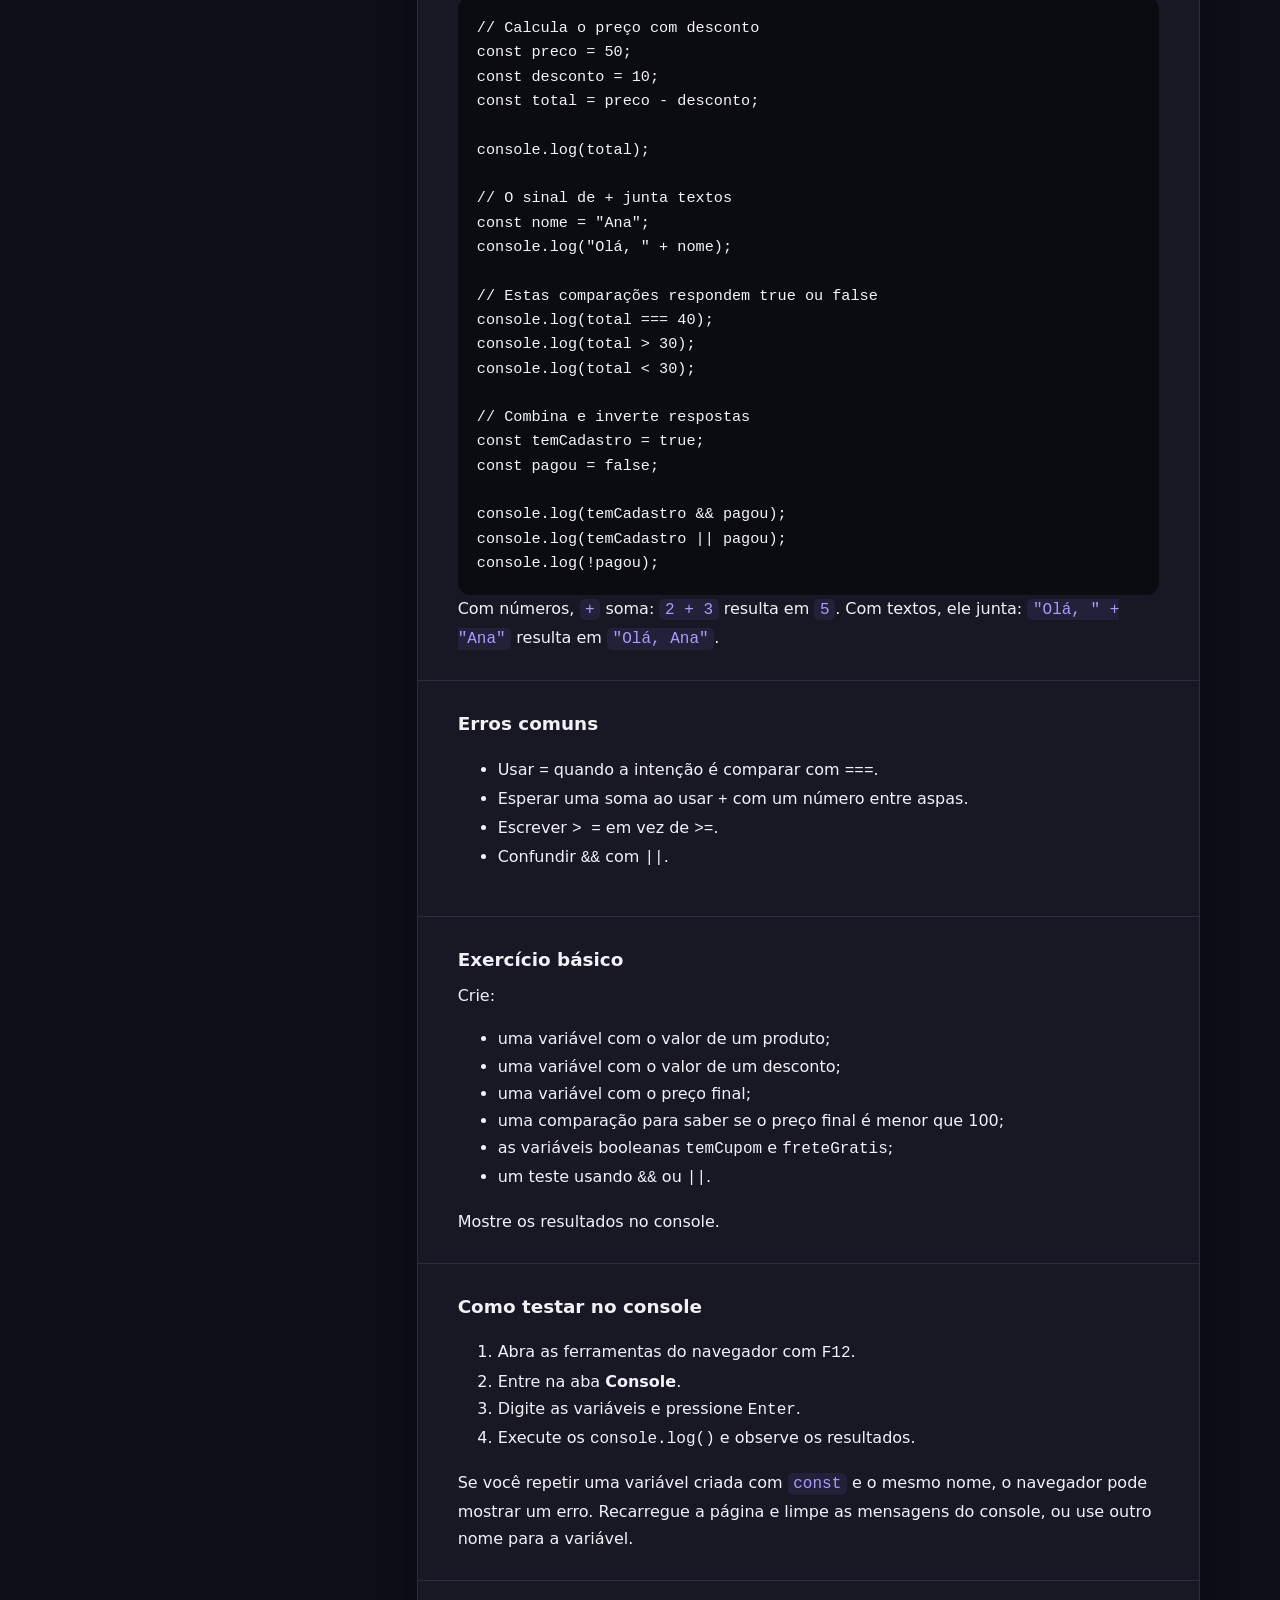
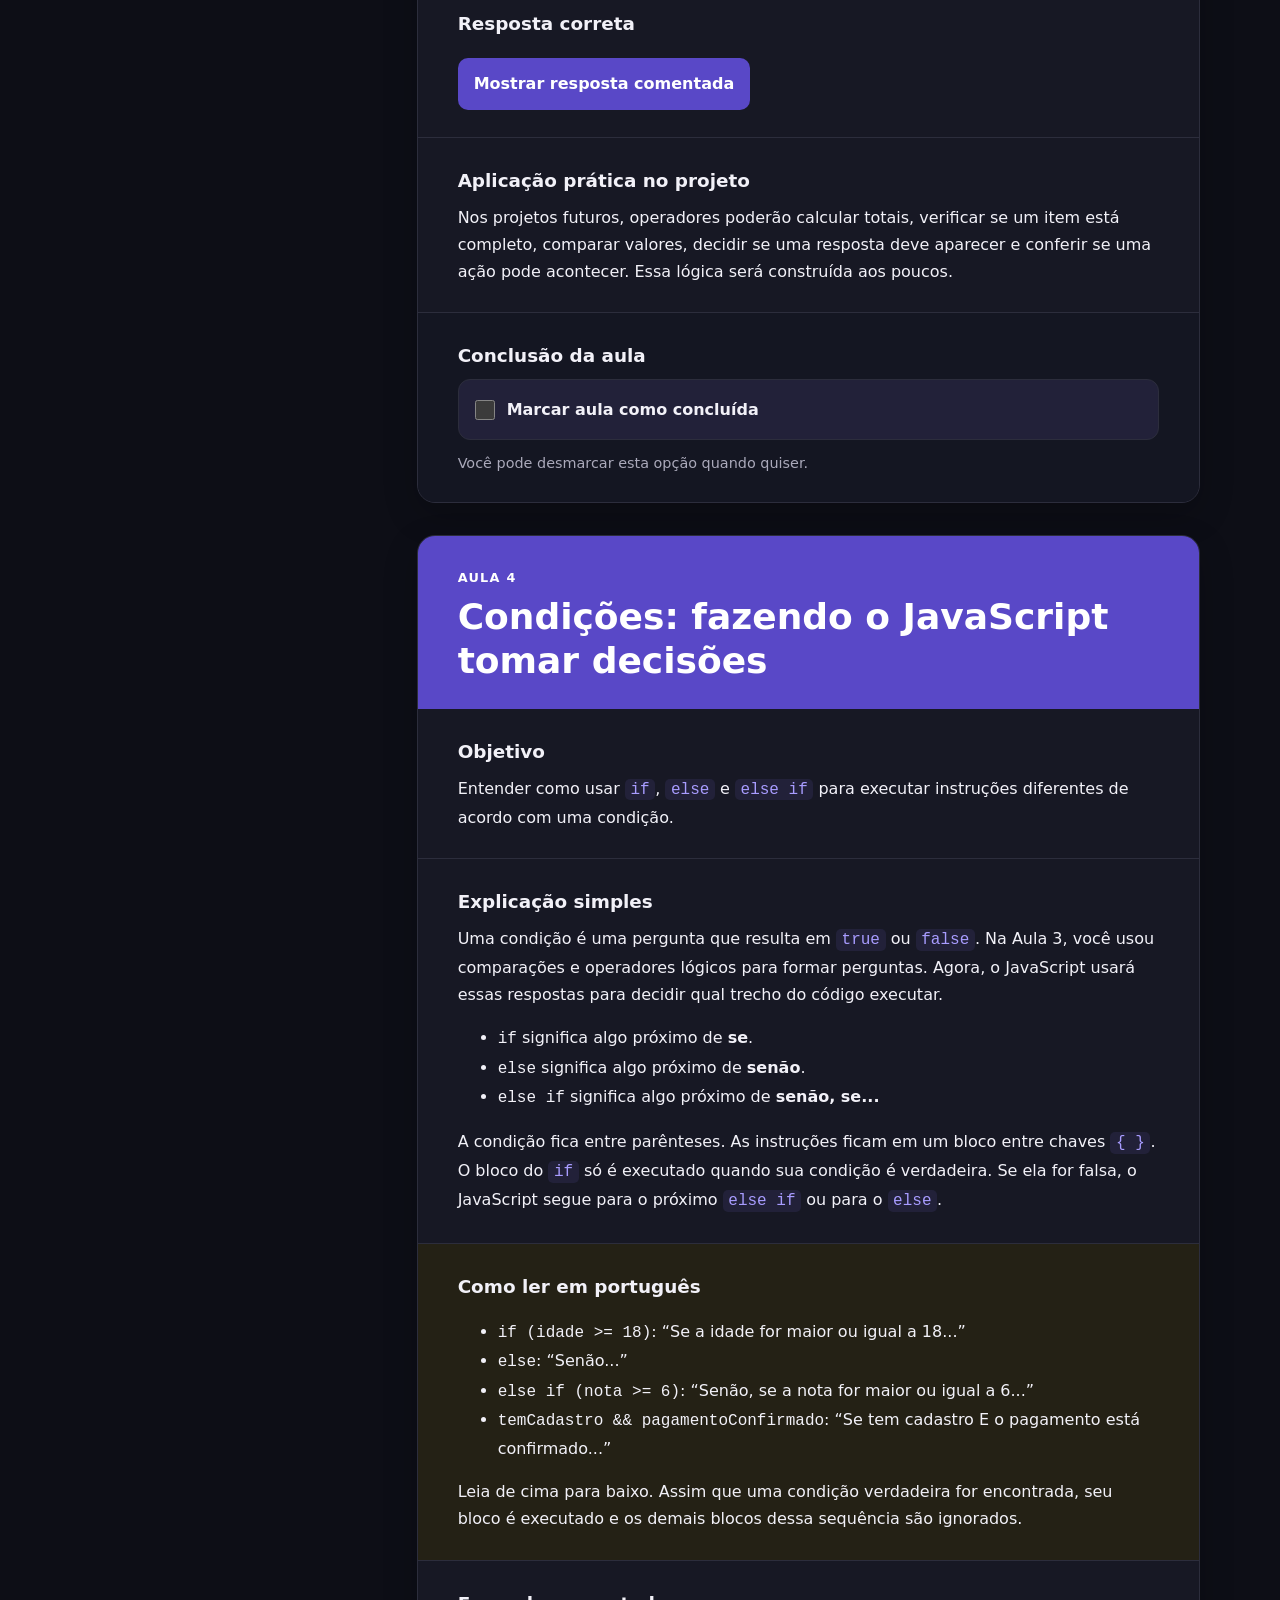
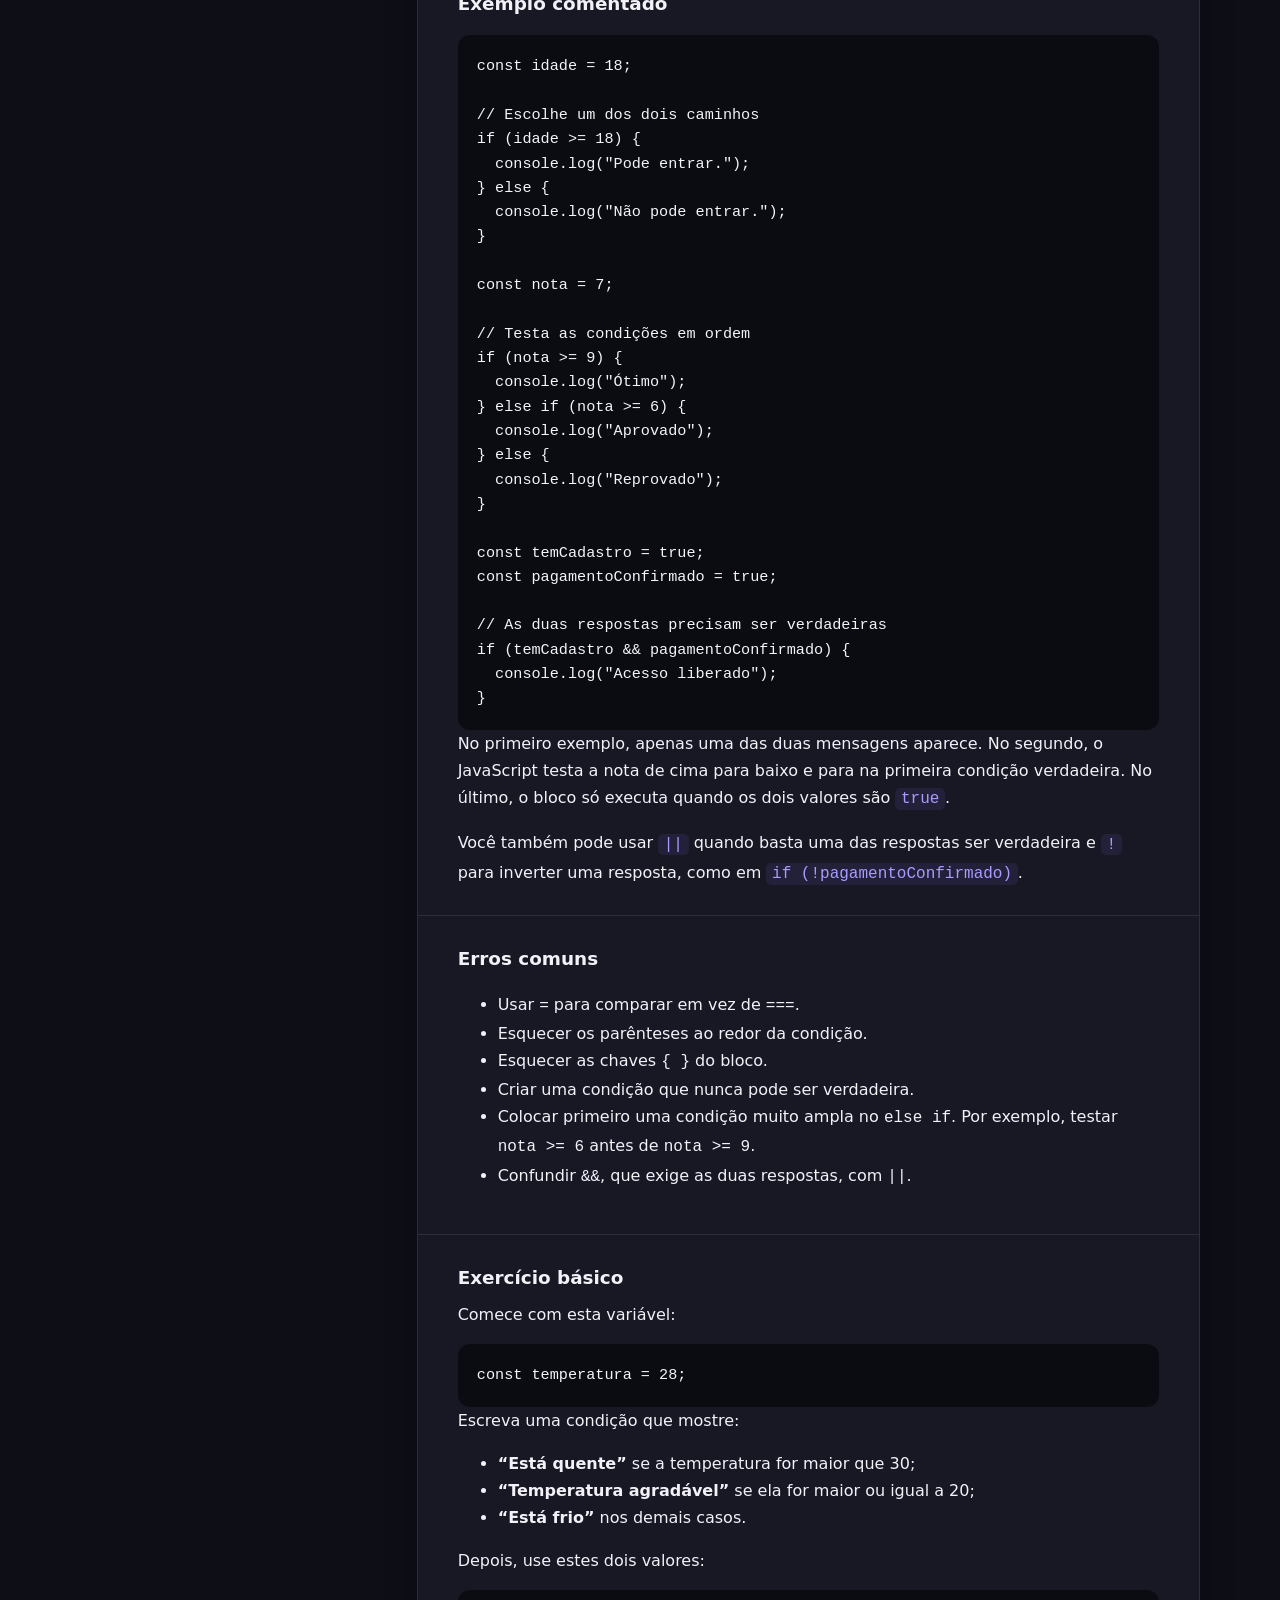
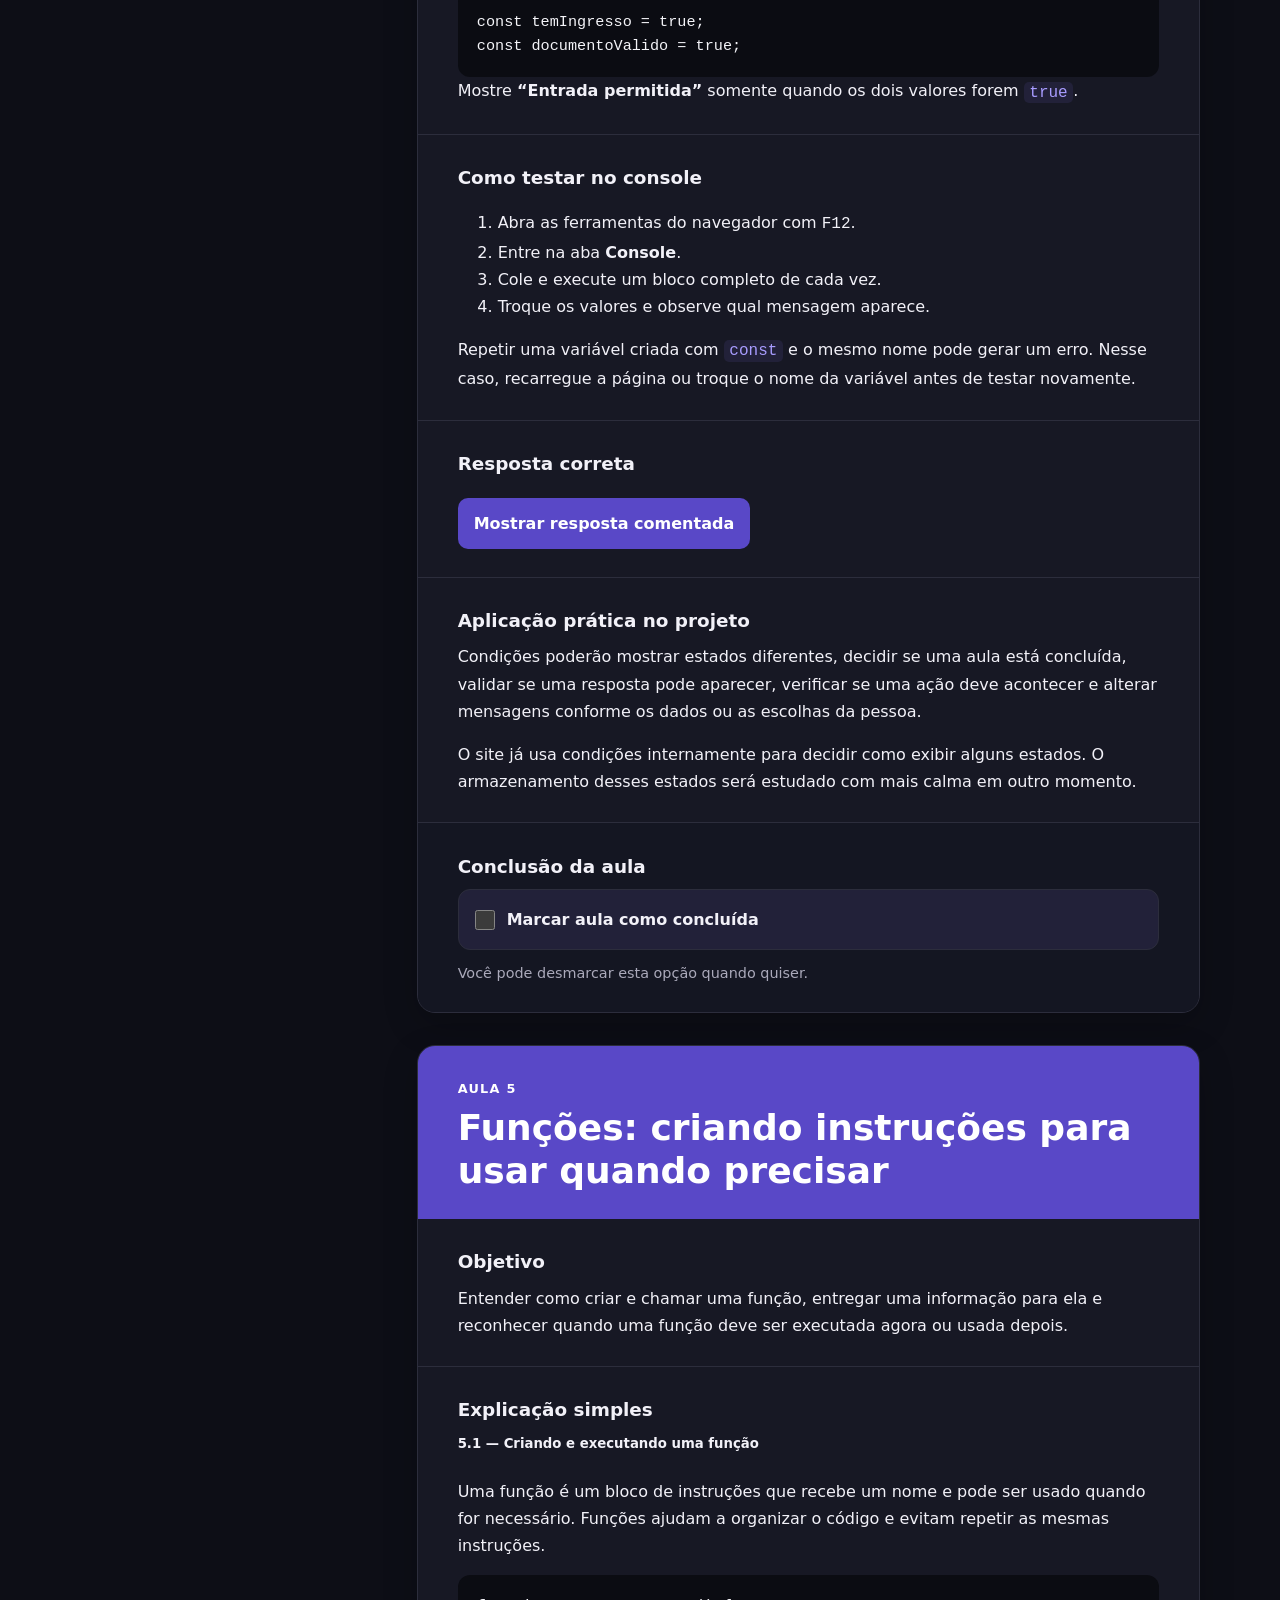
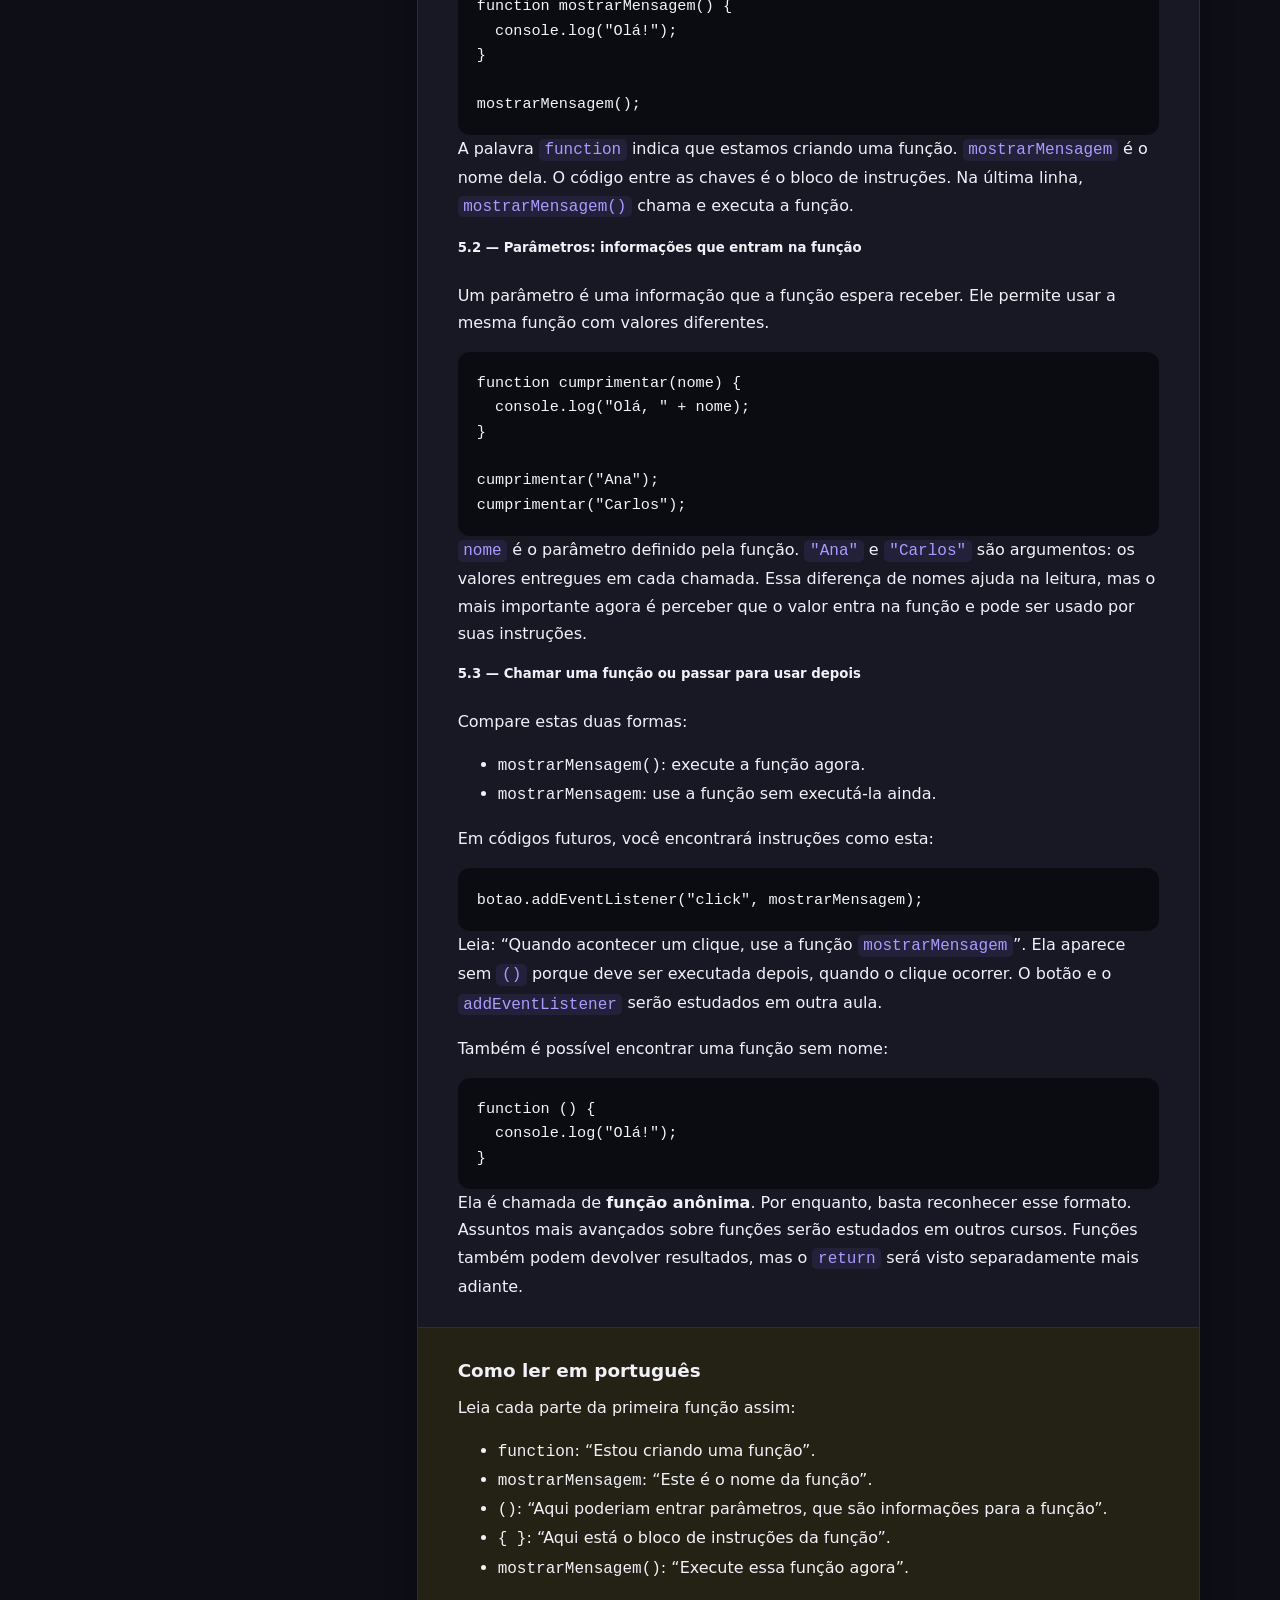
==== commit 225dba59: "content: cria aula 5 de funções" ====
--- a/index.html
+++ b/index.html
@@ -55,7 +55,7 @@
           </div>
 
           <div class="course-layout">
-            <!-- Sumário provisório; as quatro primeiras aulas estão disponíveis -->
+            <!-- Sumário provisório; as cinco primeiras aulas estão disponíveis -->
             <aside class="summary" aria-labelledby="summary-title">
               <h3 id="summary-title">Sumário provisório</h3>
               <ol>
@@ -91,7 +91,14 @@
                   <a href="#aula-4">Condições</a>
                   <span class="lesson-status">Não concluída</span>
                 </li>
-                <li>Funções <span class="coming-soon">Em breve</span></li>
+                <li
+                  class="current"
+                  data-course-id="javascript-iniciante"
+                  data-lesson-id="aula-5"
+                >
+                  <a href="#aula-5">Funções</a>
+                  <span class="lesson-status">Não concluída</span>
+                </li>
               </ol>
             </aside>
 
@@ -913,6 +920,308 @@
                   <p>Você pode desmarcar esta opção quando quiser.</p>
                 </section>
               </article>
+
+              <!-- Quinta aula real do curso -->
+              <article class="lesson" id="aula-5">
+                <header class="lesson-header">
+                  <span>Aula 5</span>
+                  <h3>Funções: criando instruções para usar quando precisar</h3>
+                </header>
+
+                <section>
+                  <h4>Objetivo</h4>
+                  <p>
+                    Entender como criar e chamar uma função, entregar uma
+                    informação para ela e reconhecer quando uma função deve ser
+                    executada agora ou usada depois.
+                  </p>
+                </section>
+
+                <section>
+                  <h4>Explicação simples</h4>
+
+                  <h5>5.1 — Criando e executando uma função</h5>
+                  <p>
+                    Uma função é um bloco de instruções que recebe um nome e
+                    pode ser usado quando for necessário. Funções ajudam a
+                    organizar o código e evitam repetir as mesmas instruções.
+                  </p>
+                  <pre><code>function mostrarMensagem() {
+  console.log("Olá!");
+}
+
+mostrarMensagem();</code></pre>
+                  <p>
+                    A palavra <code>function</code> indica que estamos criando
+                    uma função. <code>mostrarMensagem</code> é o nome dela. O
+                    código entre as chaves é o bloco de instruções. Na última
+                    linha, <code>mostrarMensagem()</code> chama e executa a
+                    função.
+                  </p>
+
+                  <h5>5.2 — Parâmetros: informações que entram na função</h5>
+                  <p>
+                    Um parâmetro é uma informação que a função espera receber.
+                    Ele permite usar a mesma função com valores diferentes.
+                  </p>
+                  <pre><code>function cumprimentar(nome) {
+  console.log("Olá, " + nome);
+}
+
+cumprimentar("Ana");
+cumprimentar("Carlos");</code></pre>
+                  <p>
+                    <code>nome</code> é o parâmetro definido pela função.
+                    <code>"Ana"</code> e <code>"Carlos"</code> são argumentos:
+                    os valores entregues em cada chamada. Essa diferença de
+                    nomes ajuda na leitura, mas o mais importante agora é
+                    perceber que o valor entra na função e pode ser usado por
+                    suas instruções.
+                  </p>
+
+                  <h5>5.3 — Chamar uma função ou passar para usar depois</h5>
+                  <p>Compare estas duas formas:</p>
+                  <ul>
+                    <li><code>mostrarMensagem()</code>: execute a função agora.</li>
+                    <li>
+                      <code>mostrarMensagem</code>: use a função sem executá-la
+                      ainda.
+                    </li>
+                  </ul>
+                  <p>
+                    Em códigos futuros, você encontrará instruções como esta:
+                  </p>
+                  <pre><code>botao.addEventListener("click", mostrarMensagem);</code></pre>
+                  <p>
+                    Leia: “Quando acontecer um clique, use a função
+                    <code>mostrarMensagem</code>”. Ela aparece sem
+                    <code>()</code> porque deve ser executada depois, quando o
+                    clique ocorrer. O botão e o <code>addEventListener</code>
+                    serão estudados em outra aula.
+                  </p>
+                  <p>Também é possível encontrar uma função sem nome:</p>
+                  <pre><code>function () {
+  console.log("Olá!");
+}</code></pre>
+                  <p>
+                    Ela é chamada de <strong>função anônima</strong>. Por
+                    enquanto, basta reconhecer esse formato. Assuntos mais
+                    avançados sobre funções serão estudados em outros cursos.
+                    Funções também podem devolver resultados, mas o
+                    <code>return</code> será visto separadamente mais adiante.
+                  </p>
+                </section>
+
+                <section class="pronunciation">
+                  <h4>Como ler em português</h4>
+                  <p>Leia cada parte da primeira função assim:</p>
+                  <ul>
+                    <li><code>function</code>: “Estou criando uma função”.</li>
+                    <li><code>mostrarMensagem</code>: “Este é o nome da função”.</li>
+                    <li>
+                      <code>()</code>: “Aqui poderiam entrar parâmetros, que são
+                      informações para a função”.
+                    </li>
+                    <li>
+                      <code>{ }</code>: “Aqui está o bloco de instruções da
+                      função”.
+                    </li>
+                    <li>
+                      <code>mostrarMensagem()</code>: “Execute essa função agora”.
+                    </li>
+                  </ul>
+                  <p>
+                    Os parênteses <code>()</code> e as chaves <code>{ }</code>
+                    têm trabalhos diferentes. Na definição, os parênteses são o
+                    espaço dos parâmetros e as chaves guardam as instruções. Na
+                    chamada, os parênteses indicam que queremos executar a
+                    função.
+                  </p>
+                  <p>
+                    Leia <code>cumprimentar("Ana")</code> como: “Execute
+                    cumprimentar e entregue o texto Ana para ela usar como
+                    nome”.
+                  </p>
+                  <p>Agora observe os parênteses dentro de outros parênteses:</p>
+                  <pre><code>botao.addEventListener(
+  "click",
+  function () {
+    console.log("Olá!");
+  }
+);</code></pre>
+                  <p>Essa instrução recebe duas informações:</p>
+                  <ol>
+                    <li><code>"click"</code>: qual evento observar;</li>
+                    <li><code>function () { ... }</code>: o que fazer quando acontecer.</li>
+                  </ol>
+                  <p>
+                    Leia o conjunto como: “Quando acontecer um clique, execute
+                    estas instruções”. Esse exemplo serve apenas para reconhecer
+                    a estrutura; não vamos estudar eventos ou páginas agora.
+                  </p>
+                </section>
+
+                <section>
+                  <h4>Exemplo comentado</h4>
+                  <pre><code>// Cria a função, mas ainda não mostra nada
+function mostrarMensagem() {
+  console.log("Olá!");
+}
+
+// Executa a função agora
+mostrarMensagem();
+
+// O parâmetro nome recebe um valor em cada chamada
+function cumprimentar(nome) {
+  console.log("Olá, " + nome);
+}
+
+cumprimentar("Ana");
+cumprimentar("Carlos");</code></pre>
+                  <p>
+                    Primeiro, as funções são definidas. Depois, cada par de
+                    parênteses nas chamadas faz a função executar. A função
+                    <code>cumprimentar</code> reutiliza as mesmas instruções com
+                    dois nomes diferentes.
+                  </p>
+                </section>
+
+                <section>
+                  <h4>Erros comuns</h4>
+                  <ul>
+                    <li>Criar a função, mas esquecer de chamá-la.</li>
+                    <li>
+                      Escrever apenas <code>mostrarMensagem</code> esperando que
+                      ela seja executada imediatamente.
+                    </li>
+                    <li>
+                      Usar <code>mostrarMensagem()</code> quando outra parte do
+                      código espera receber a função para executá-la depois.
+                    </li>
+                    <li>Esquecer <code>()</code> na definição ou na chamada.</li>
+                    <li>Confundir o papel de <code>()</code> com o de <code>{ }</code>.</li>
+                    <li>Esquecer de fechar uma chave.</li>
+                    <li>
+                      Definir o parâmetro <code>nome</code>, mas usar outro nome
+                      dentro da função.
+                    </li>
+                  </ul>
+                </section>
+
+                <section>
+                  <h4>Exercício básico</h4>
+                  <ol>
+                    <li>Crie uma função chamada <code>apresentarPessoa</code>.</li>
+                    <li>Ela deve receber um parâmetro chamado <code>nome</code>.</li>
+                    <li>
+                      Dentro dela, mostre <code>"Olá, " + nome + "!"</code> no
+                      console.
+                    </li>
+                    <li>Chame a função com os nomes Ana e Carlos.</li>
+                  </ol>
+                  <p>Como complemento, crie e execute esta função:</p>
+                  <pre><code>function mostrarAviso() {
+  console.log("Atenção!");
+}
+
+mostrarAviso();</code></pre>
+                </section>
+
+                <section>
+                  <h4>Como testar no console</h4>
+                  <ol>
+                    <li>Abra as ferramentas do navegador com <kbd>F12</kbd>.</li>
+                    <li>Entre na aba <strong>Console</strong>.</li>
+                    <li>Cole primeiro a definição completa da função.</li>
+                    <li>Pressione <kbd>Enter</kbd> e observe que nada é mostrado ainda.</li>
+                    <li>Chame a função separadamente e pressione <kbd>Enter</kbd>.</li>
+                    <li>Teste novamente com valores diferentes.</li>
+                  </ol>
+                  <p>
+                    Apenas definir uma função não executa suas instruções. A
+                    mensagem aparece quando você faz a chamada com
+                    <code>()</code>. Se repetir uma definição e encontrar um
+                    erro, recarregue a página ou troque o nome usado no teste.
+                  </p>
+                </section>
+
+                <section>
+                  <h4>Resposta correta</h4>
+
+                  <button
+                    class="answer-toggle"
+                    type="button"
+                    aria-expanded="false"
+                    aria-controls="exercise-answer-5"
+                  >
+                    Mostrar resposta comentada
+                  </button>
+
+                  <div class="answer" id="exercise-answer-5" hidden>
+                    <pre><code>function apresentarPessoa(nome) {
+  console.log("Olá, " + nome + "!");
+}
+
+apresentarPessoa("Ana");
+apresentarPessoa("Carlos");
+
+function mostrarAviso() {
+  console.log("Atenção!");
+}
+
+mostrarAviso();</code></pre>
+                    <h5>Explicação da resposta</h5>
+                    <ul>
+                      <li>
+                        <code>function apresentarPessoa(nome)</code> cria a
+                        função e define <code>nome</code> como parâmetro.
+                      </li>
+                      <li>
+                        As chaves guardam a instrução que junta “Olá”, o nome
+                        recebido e o ponto de exclamação.
+                      </li>
+                      <li>
+                        <code>apresentarPessoa("Ana")</code> chama a função e
+                        entrega <code>"Ana"</code> como argumento.
+                      </li>
+                      <li>
+                        A segunda chamada reutiliza a função com o argumento
+                        <code>"Carlos"</code>.
+                      </li>
+                      <li>
+                        <code>mostrarAviso</code> não precisa de parâmetro, mas
+                        ainda usa <code>()</code> na definição e na chamada.
+                      </li>
+                    </ul>
+                  </div>
+                </section>
+
+                <section>
+                  <h4>Aplicação prática no projeto</h4>
+                  <p>
+                    Nos projetos, funções poderão abrir ou fechar um menu,
+                    mostrar uma mensagem, atualizar um contador, verificar uma
+                    informação, reagir a um clique e executar a mesma lógica em
+                    lugares diferentes. Essas aplicações serão construídas aos
+                    poucos nas próximas etapas.
+                  </p>
+                </section>
+
+                <section class="lesson-completion">
+                  <h4>Conclusão da aula</h4>
+                  <label class="completion-control" for="completion-aula-5">
+                    <input
+                      class="lesson-completion-input"
+                      id="completion-aula-5"
+                      type="checkbox"
+                      data-course-id="javascript-iniciante"
+                      data-lesson-id="aula-5"
+                    />
+                    <span class="completion-label-text">Marcar aula como concluída</span>
+                  </label>
+                  <p>Você pode desmarcar esta opção quando quiser.</p>
+                </section>
+              </article>
             </div>
           </div>
         </div>
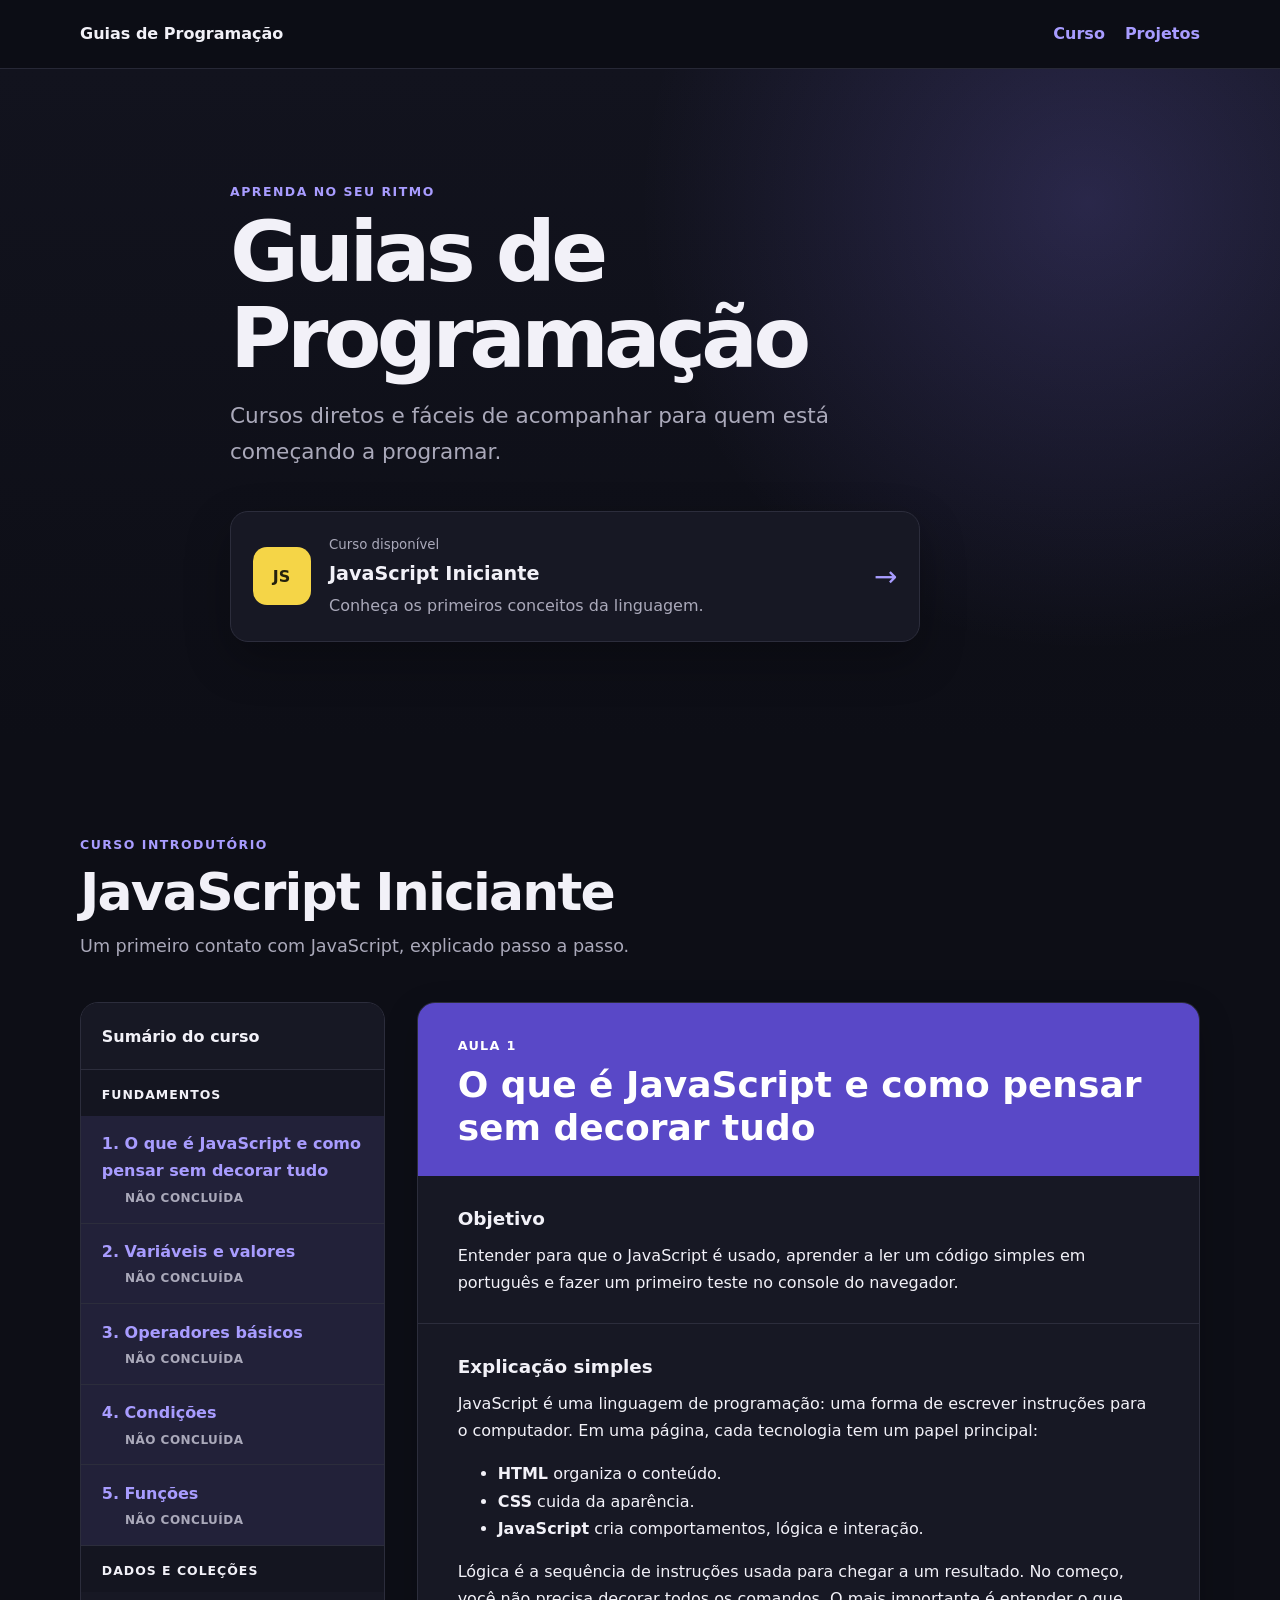
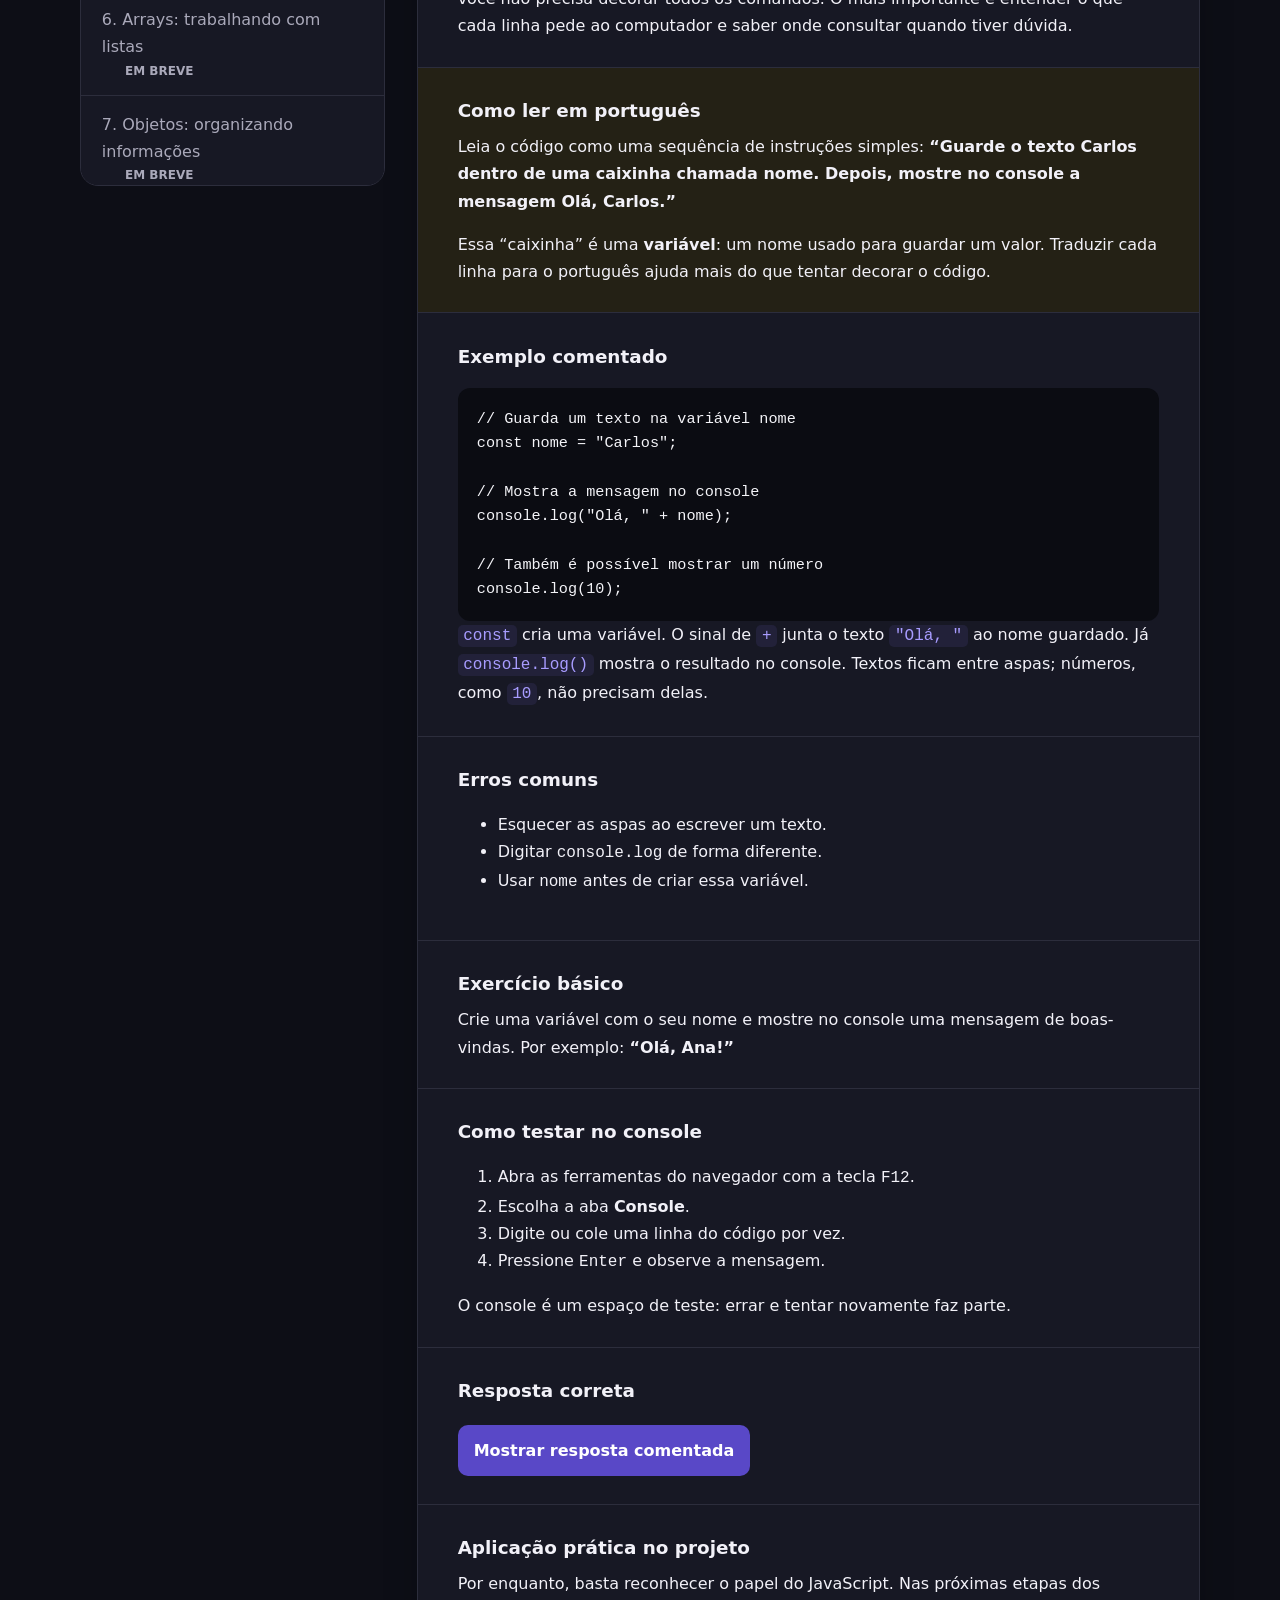
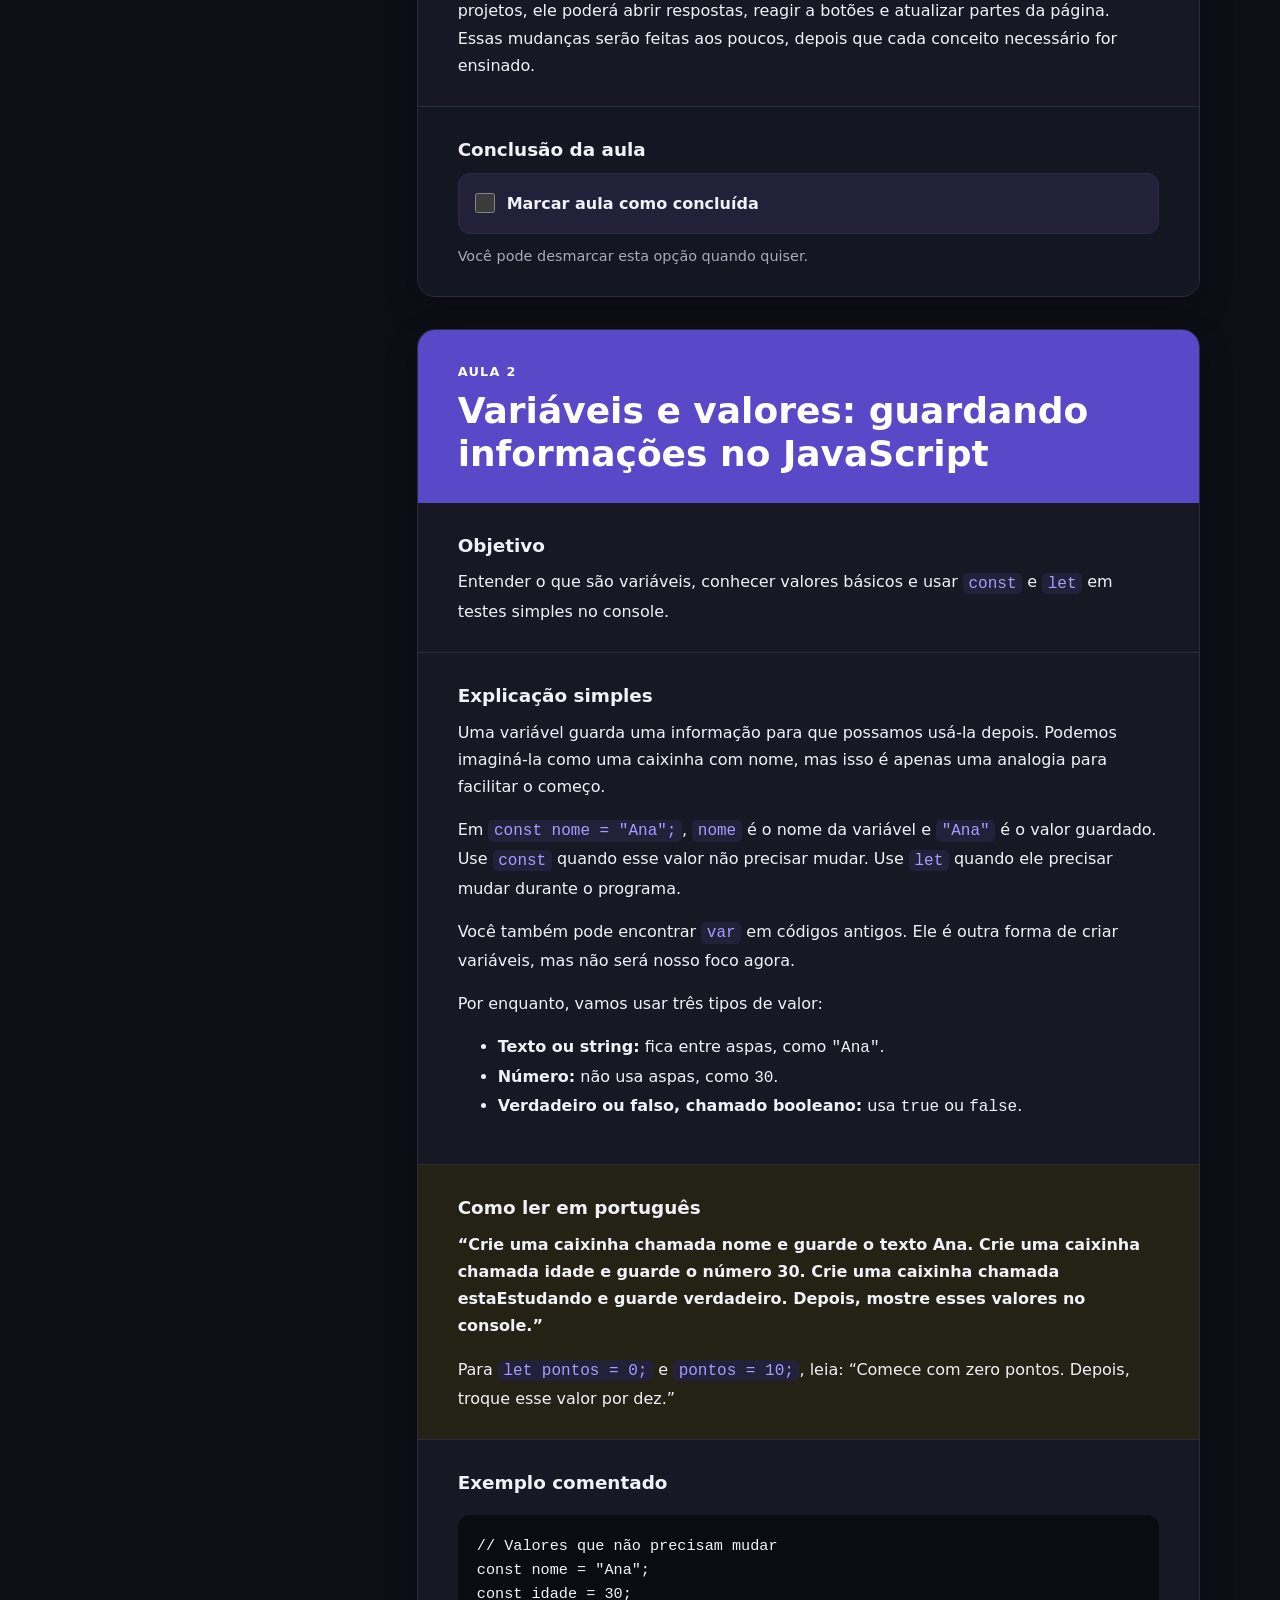
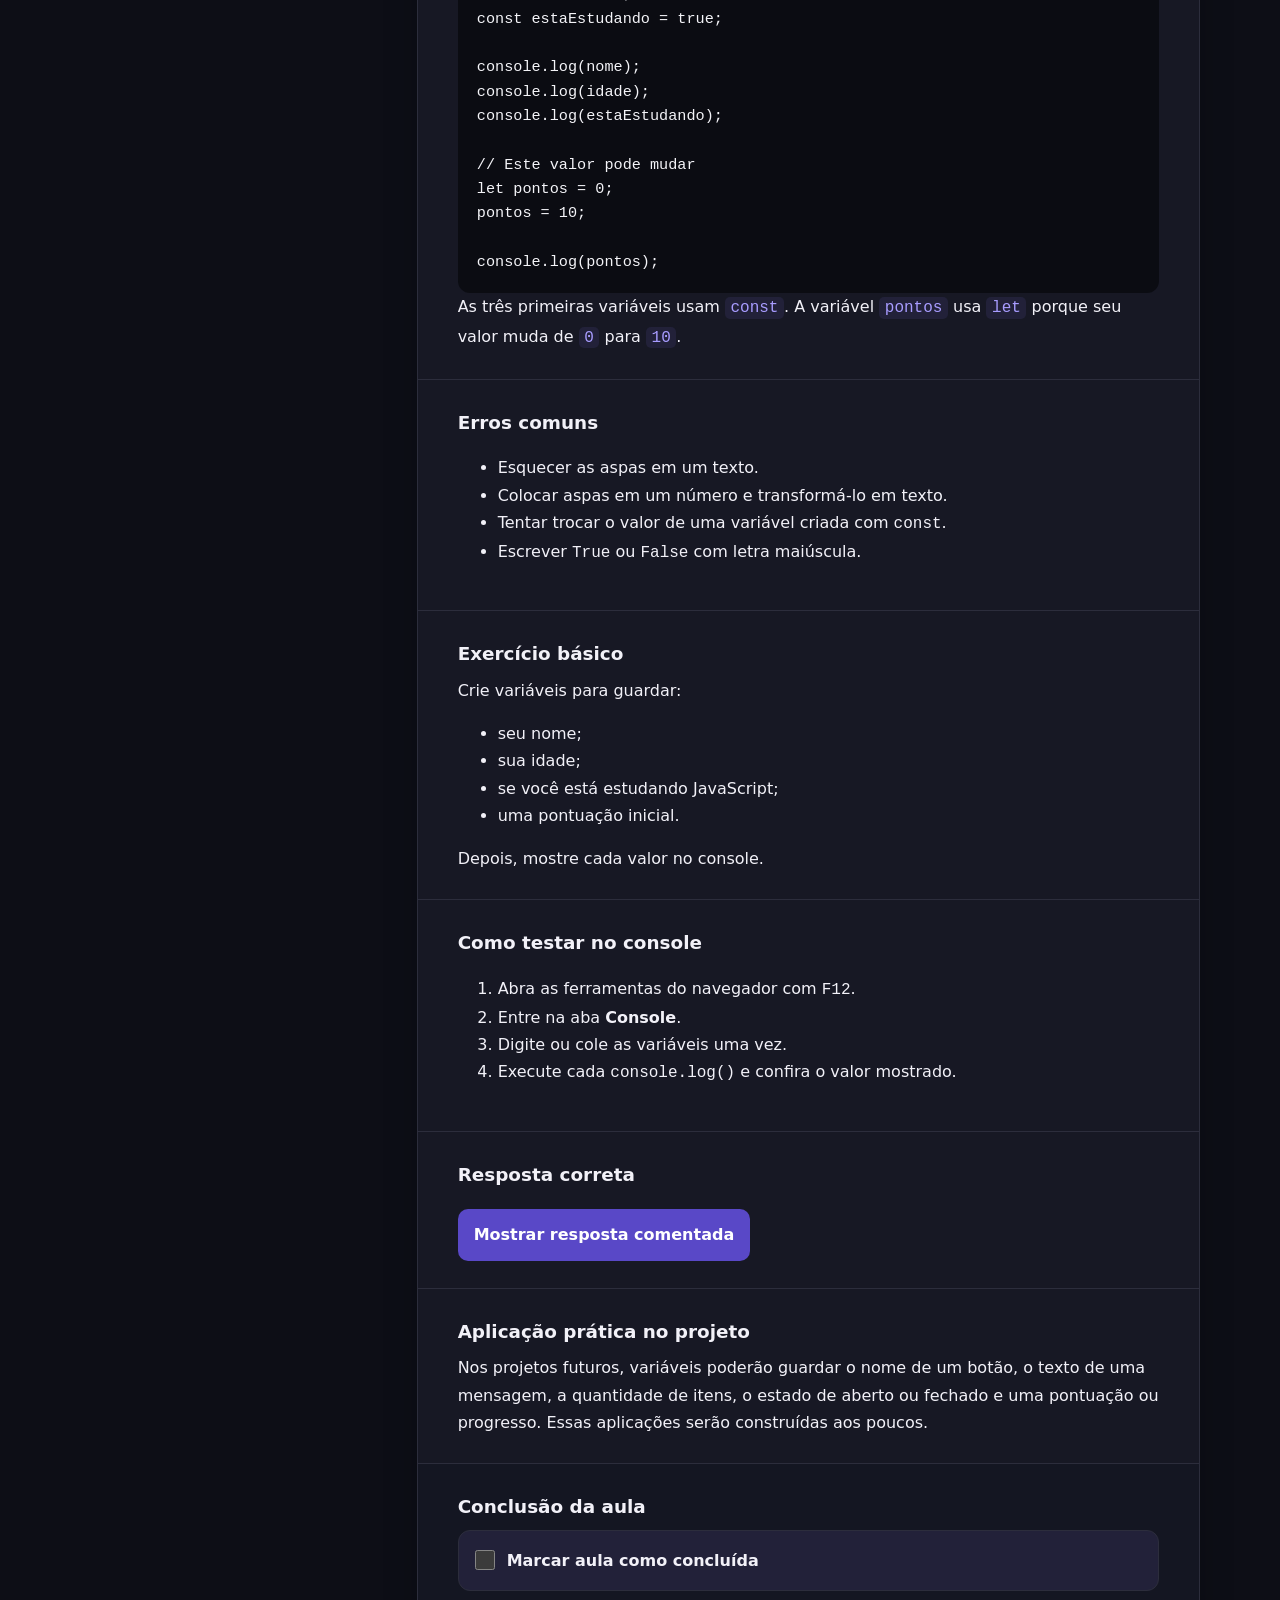
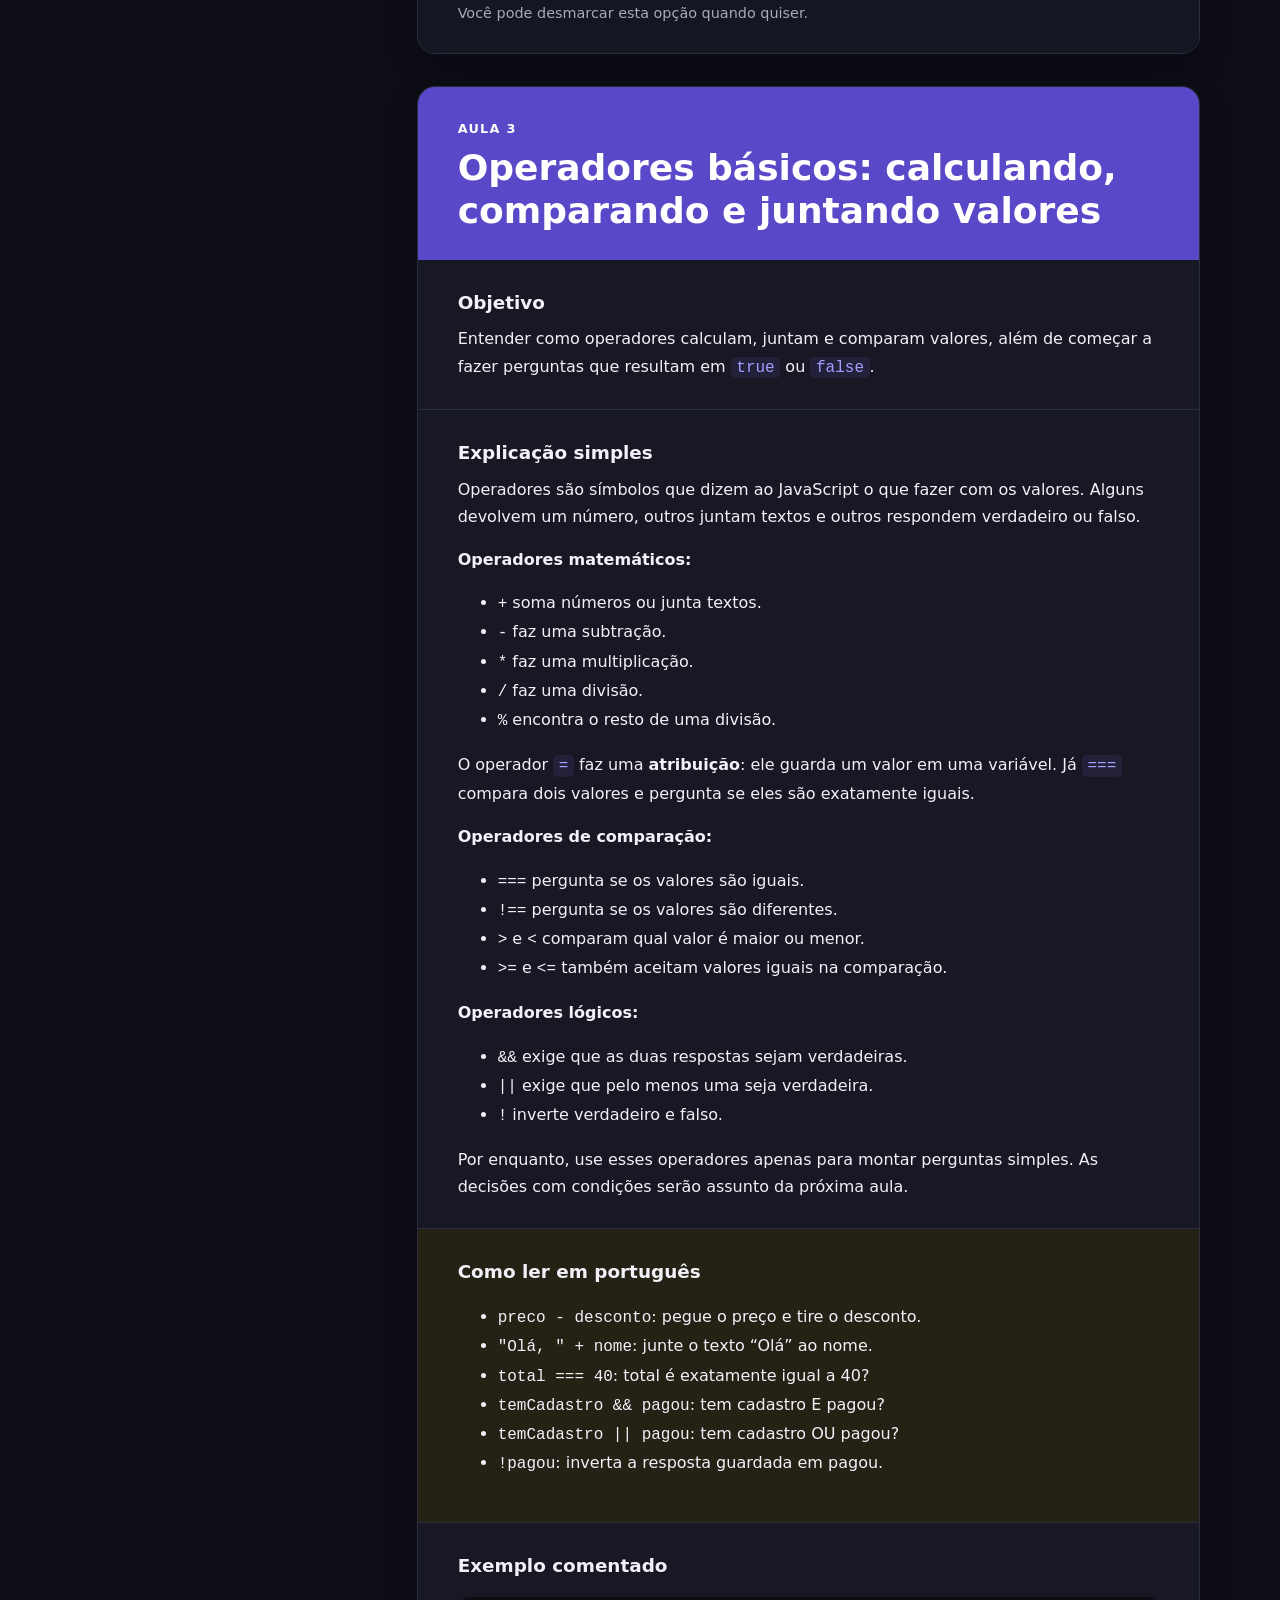
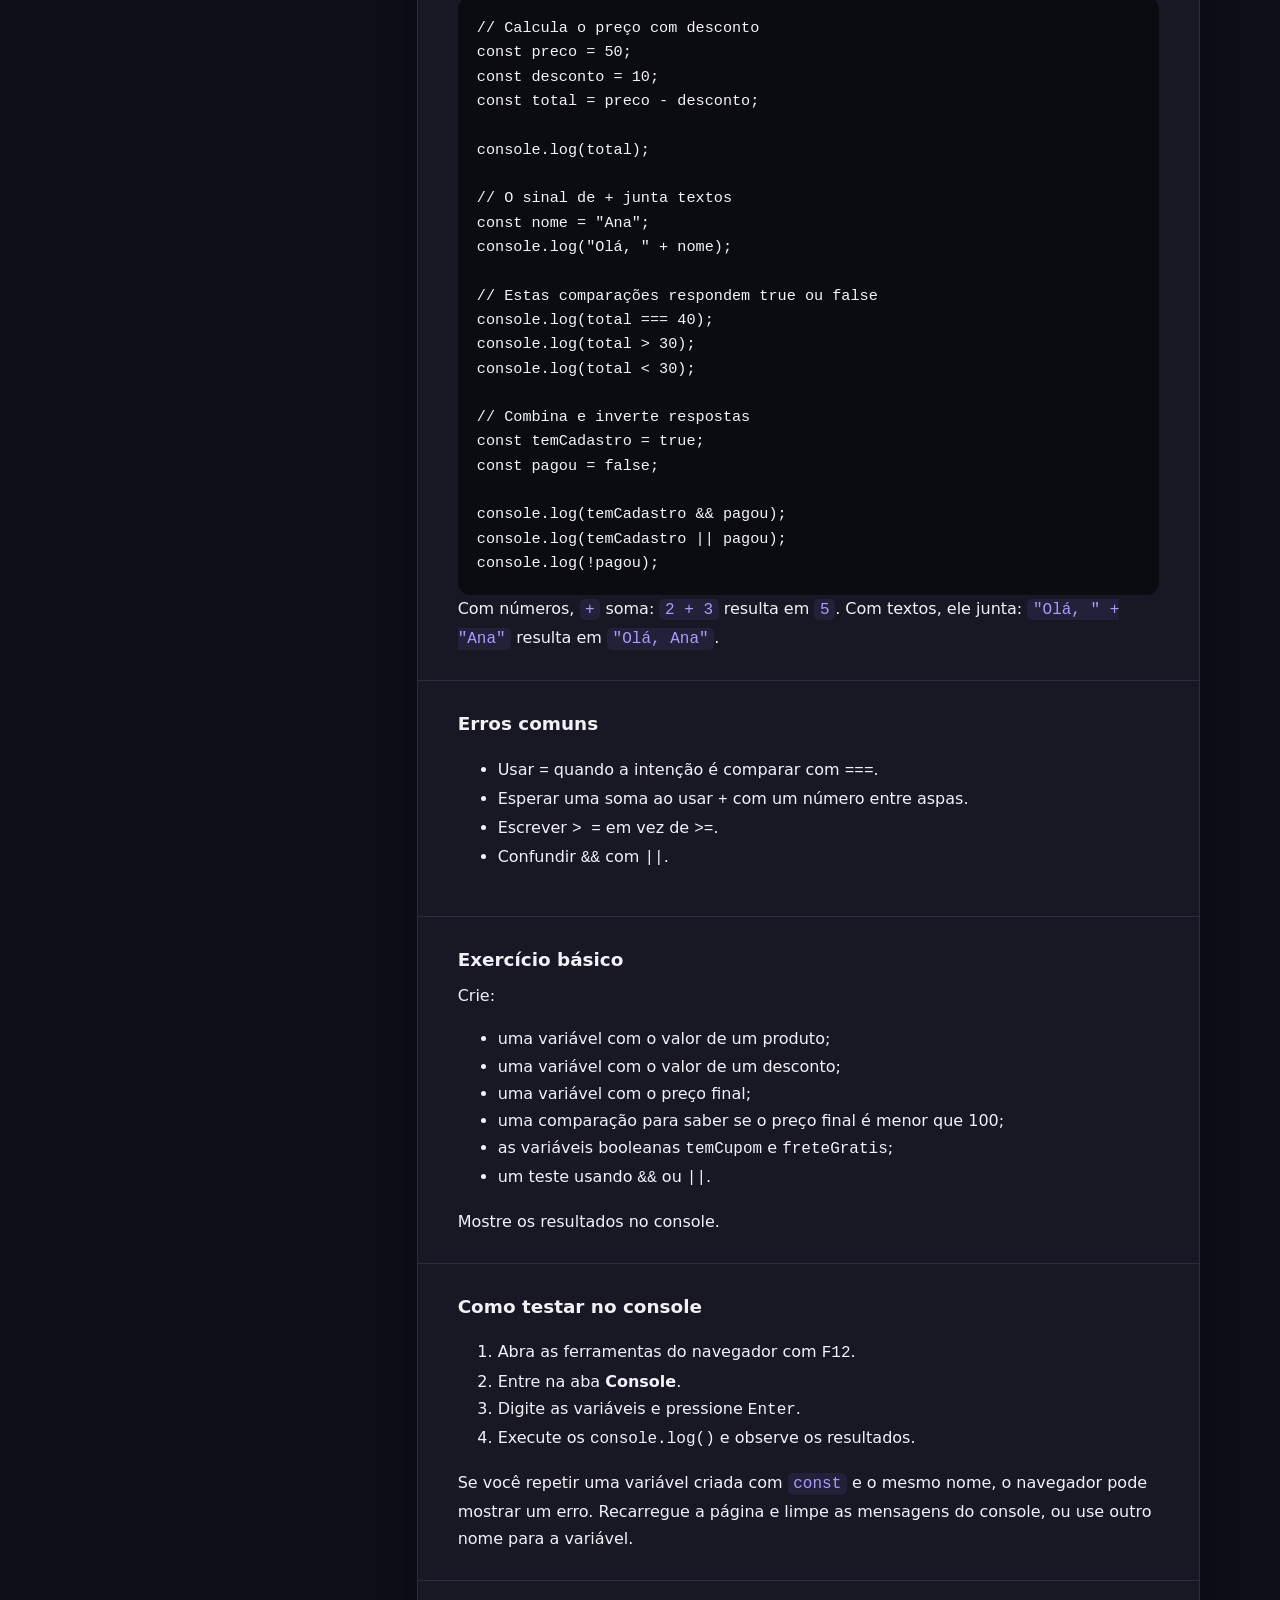
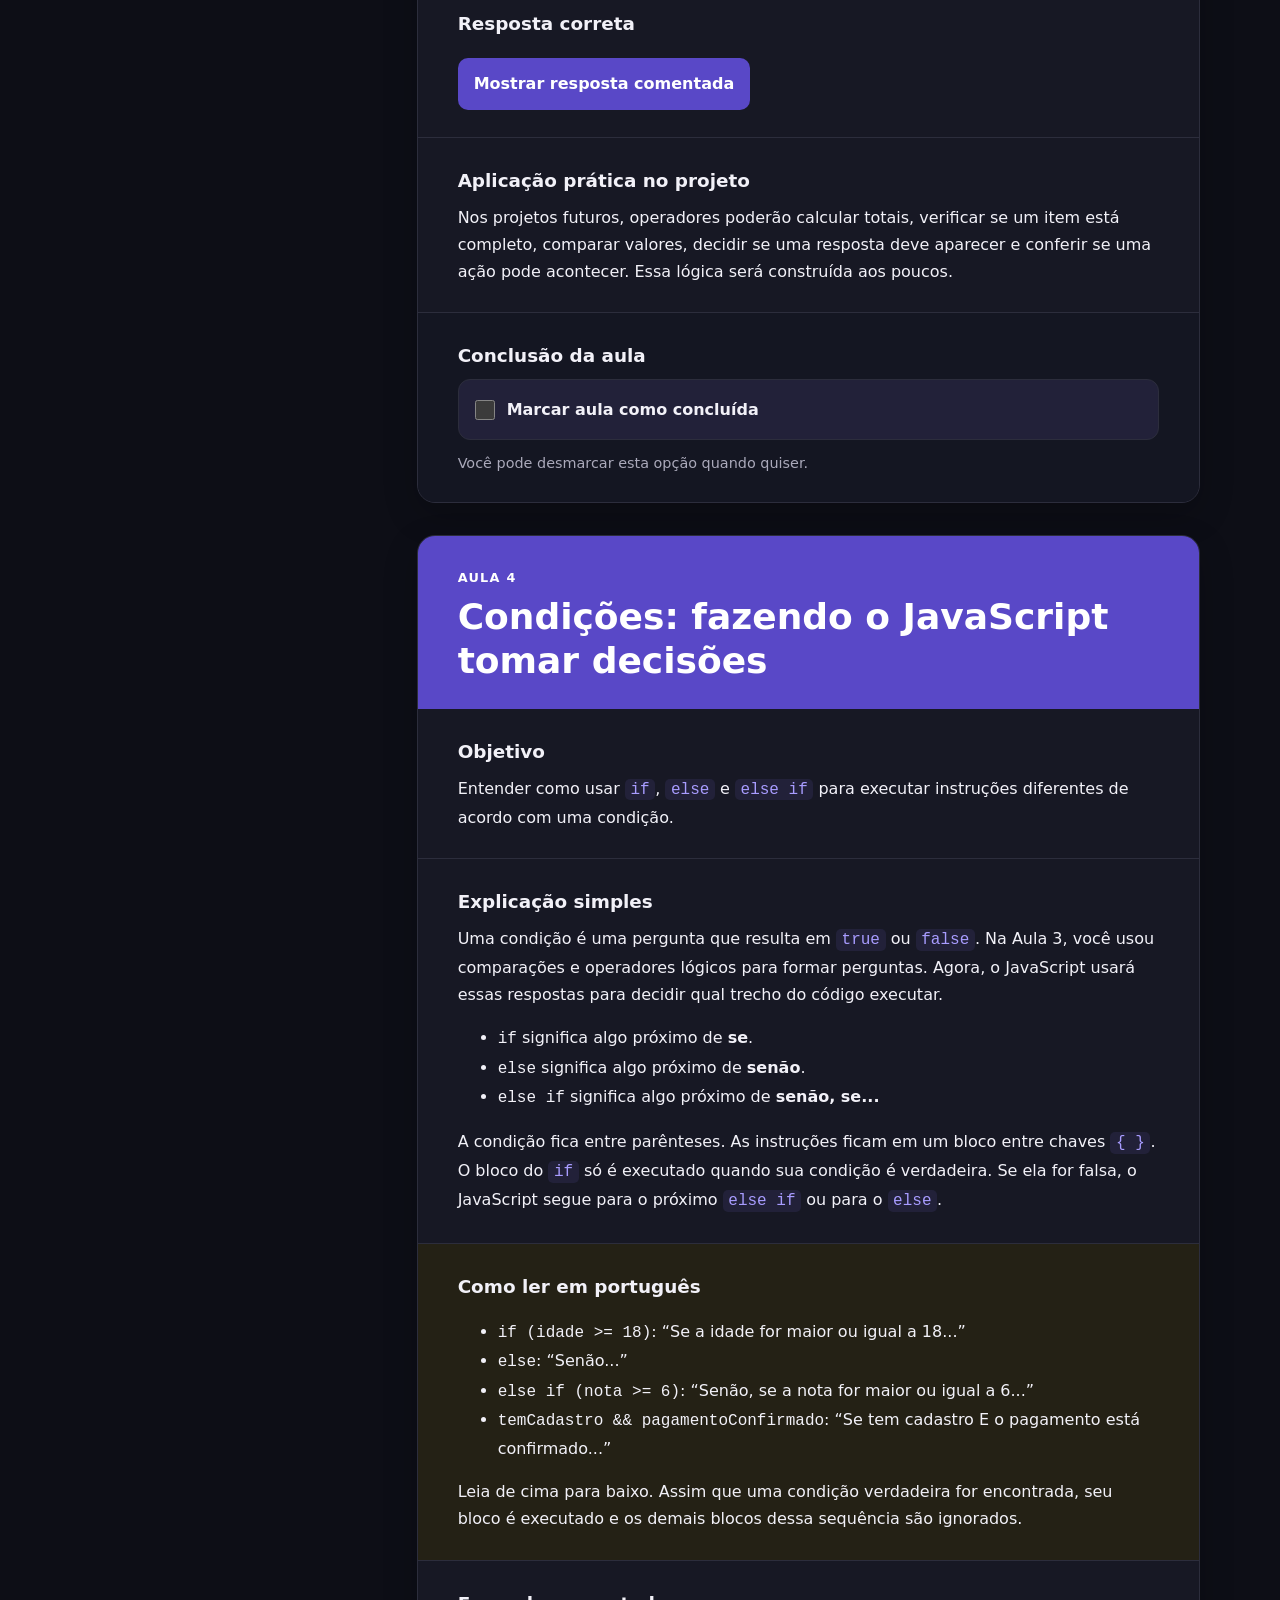
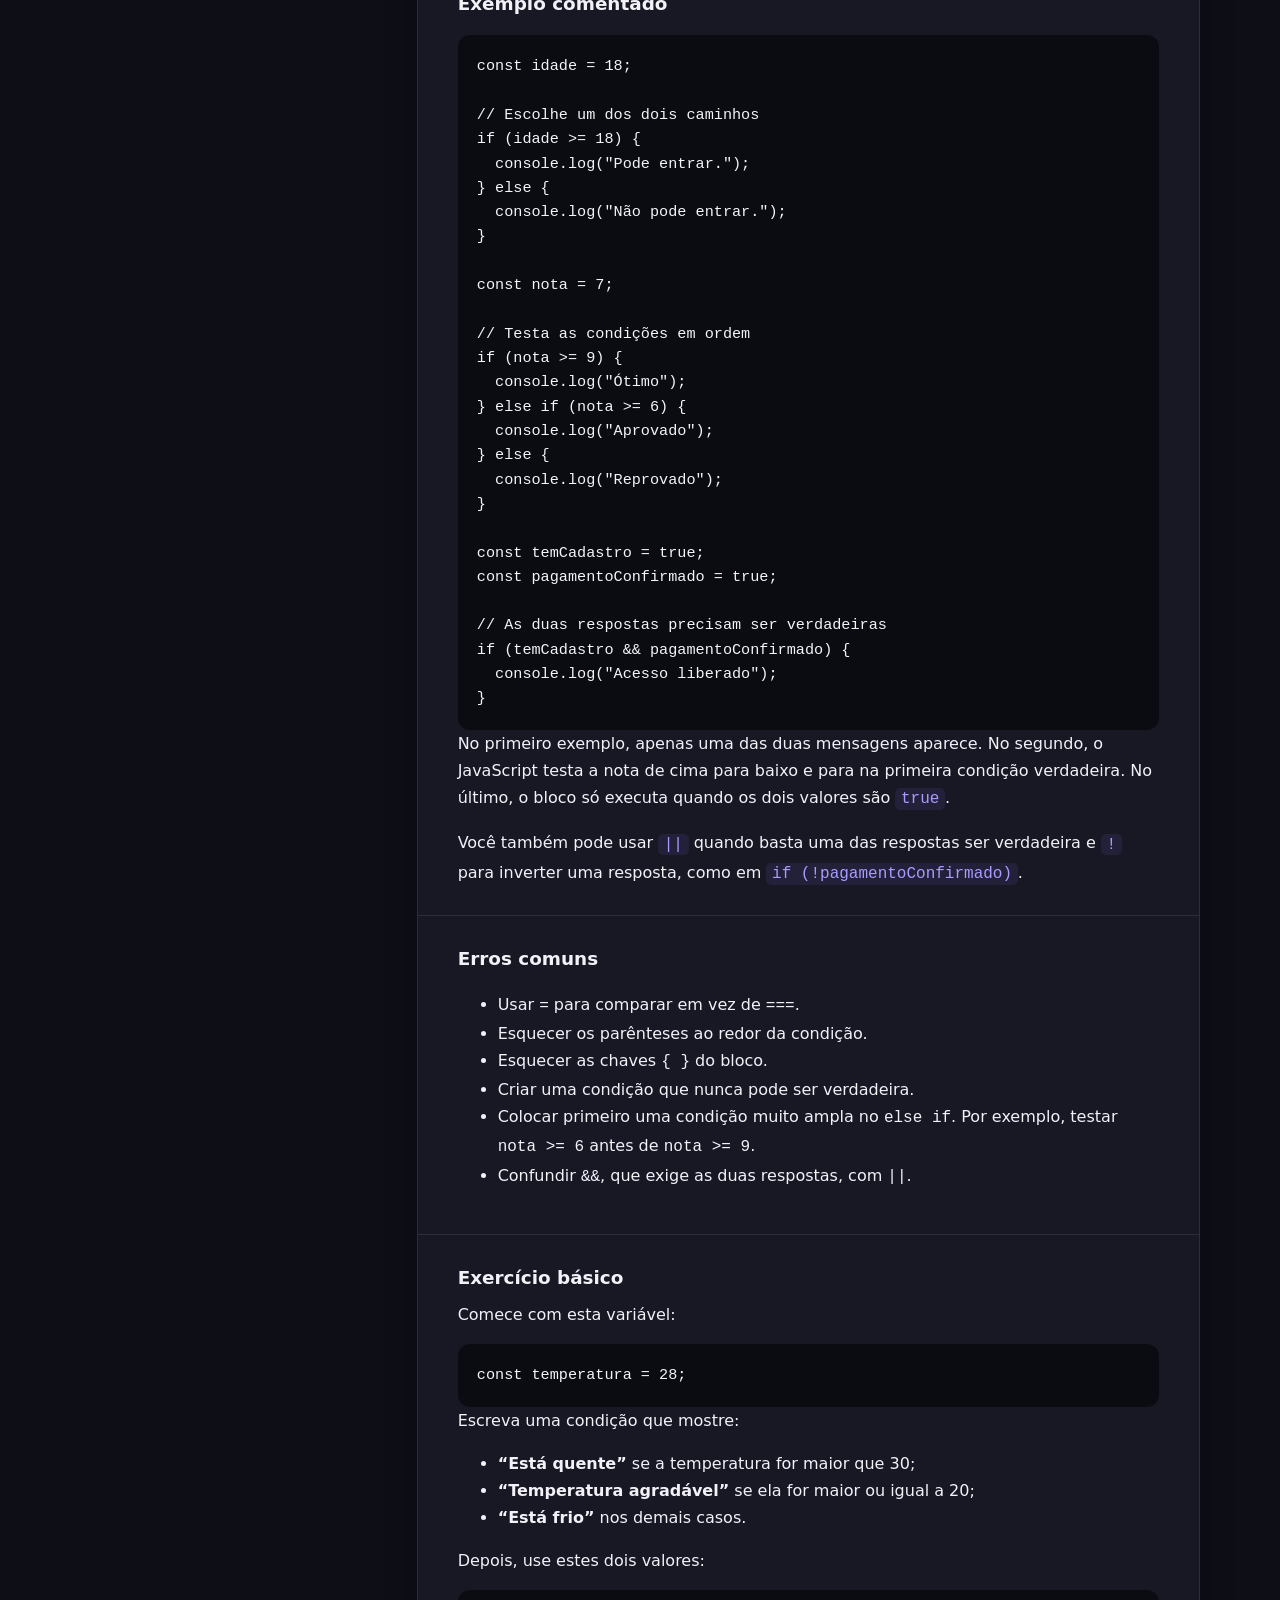
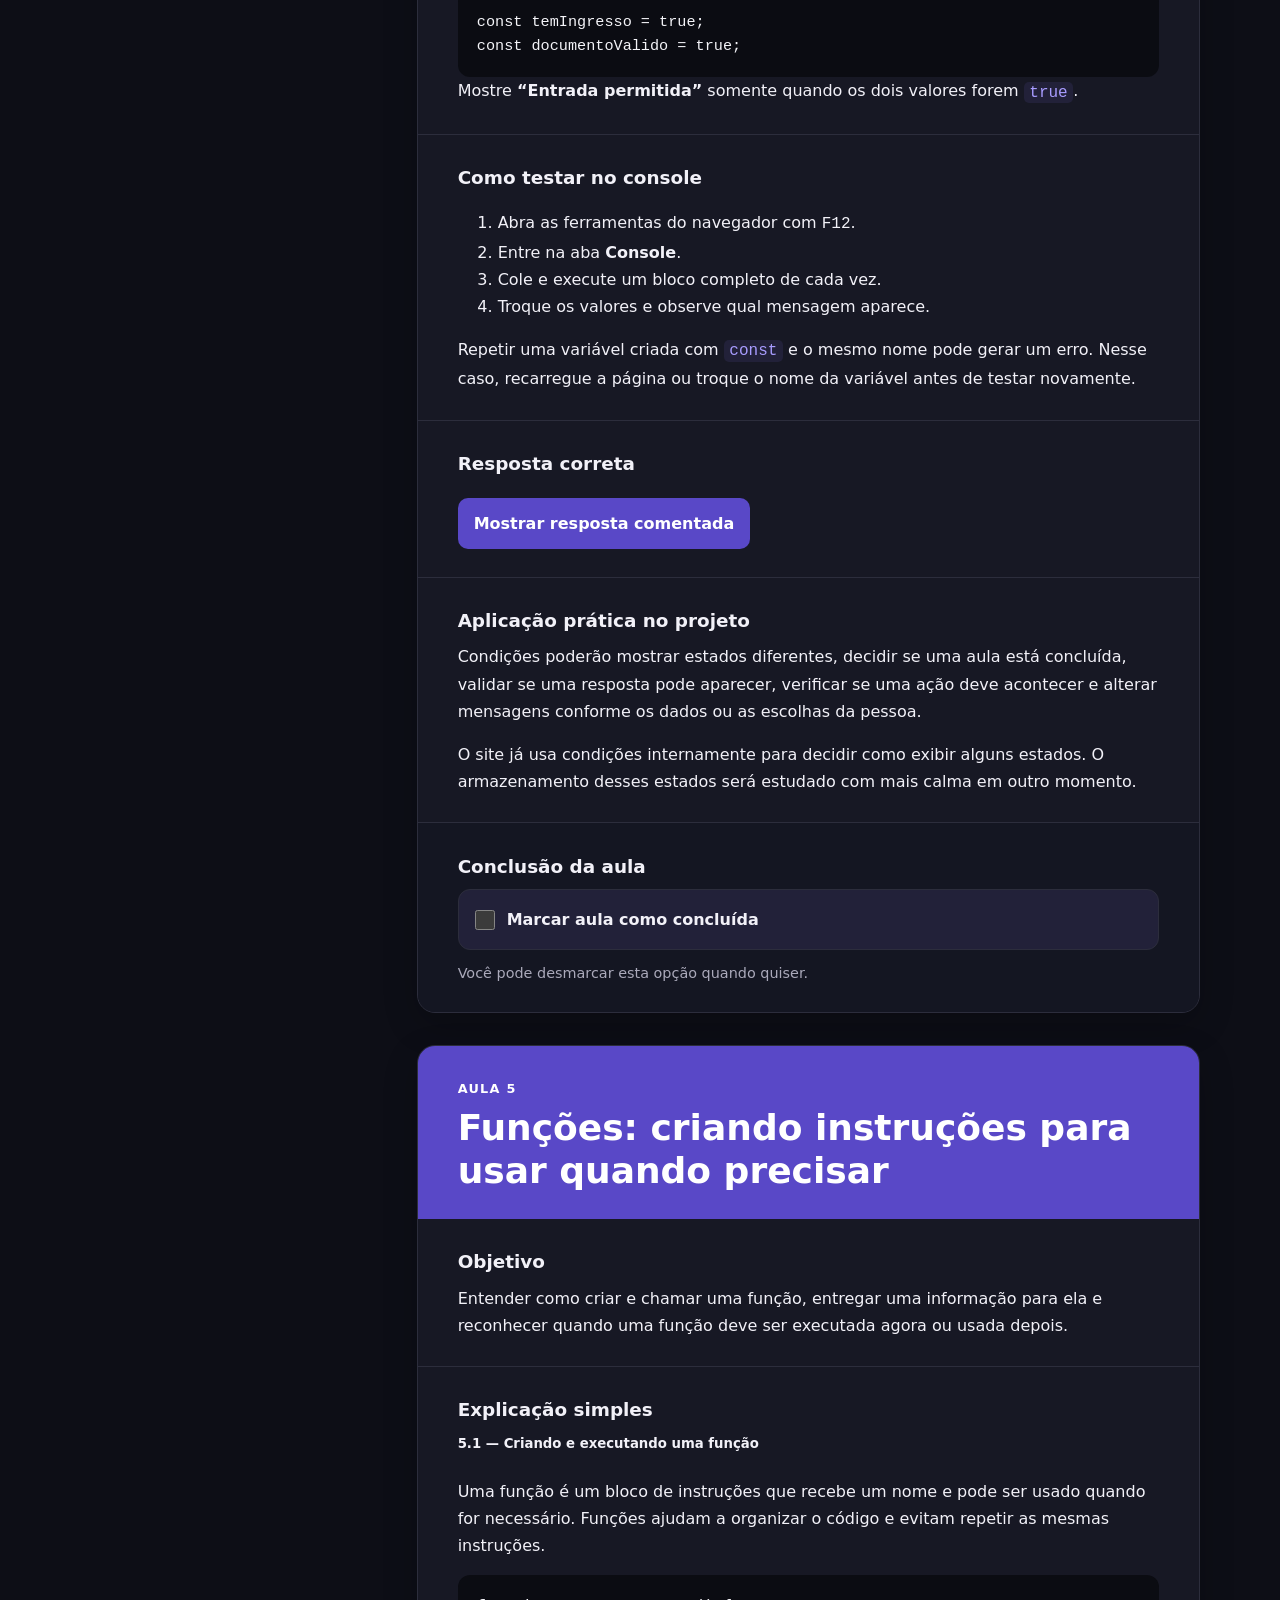
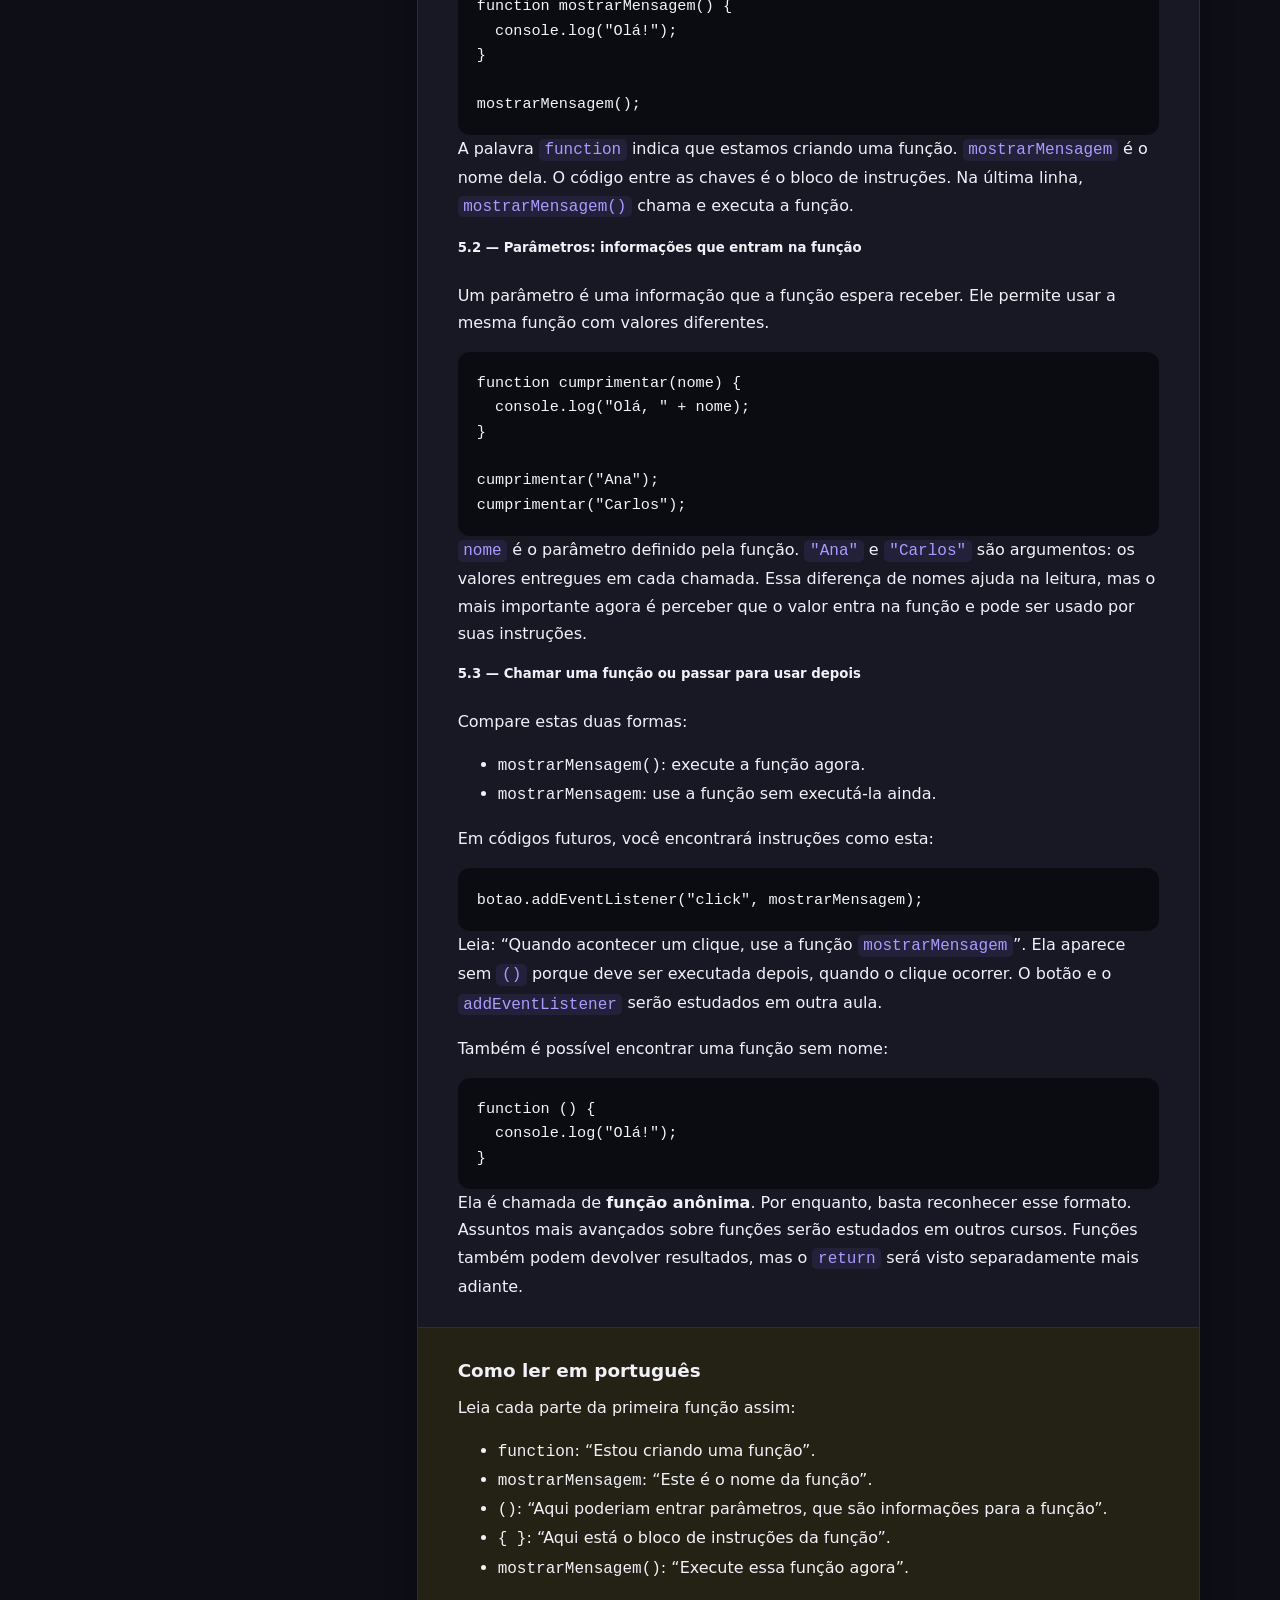
==== commit 16d34730: "feat: organiza trilha planejada no sumário" ====
--- a/index.html
+++ b/index.html
@@ -55,51 +55,147 @@
           </div>
 
           <div class="course-layout">
-            <!-- Sumário provisório; as cinco primeiras aulas estão disponíveis -->
-            <aside class="summary" aria-labelledby="summary-title">
-              <h3 id="summary-title">Sumário provisório</h3>
-              <ol>
-                <li
-                  class="current"
-                  data-course-id="javascript-iniciante"
-                  data-lesson-id="aula-1"
-                >
-                  <a href="#aula-1">O que é JavaScript e como pensar sem decorar tudo</a>
-                  <span class="lesson-status">Não concluída</span>
-                </li>
-                <li
-                  class="current"
-                  data-course-id="javascript-iniciante"
-                  data-lesson-id="aula-2"
-                >
-                  <a href="#aula-2">Variáveis e valores</a>
-                  <span class="lesson-status">Não concluída</span>
-                </li>
-                <li
-                  class="current"
-                  data-course-id="javascript-iniciante"
-                  data-lesson-id="aula-3"
-                >
-                  <a href="#aula-3">Operadores básicos</a>
-                  <span class="lesson-status">Não concluída</span>
-                </li>
-                <li
-                  class="current"
-                  data-course-id="javascript-iniciante"
-                  data-lesson-id="aula-4"
-                >
-                  <a href="#aula-4">Condições</a>
-                  <span class="lesson-status">Não concluída</span>
-                </li>
-                <li
-                  class="current"
-                  data-course-id="javascript-iniciante"
-                  data-lesson-id="aula-5"
-                >
-                  <a href="#aula-5">Funções</a>
-                  <span class="lesson-status">Não concluída</span>
-                </li>
-              </ol>
+            <!-- Trilha do curso com aulas disponíveis e conteúdos planejados -->
+            <aside class="summary" aria-labelledby="summary-title" tabindex="0">
+              <h3 id="summary-title">Sumário do curso</h3>
+
+              <div class="summary-group">
+                <h4>Fundamentos</h4>
+                <ol>
+                  <li
+                    class="current"
+                    data-course-id="javascript-iniciante"
+                    data-lesson-id="aula-1"
+                  >
+                    <a href="#aula-1">O que é JavaScript e como pensar sem decorar tudo</a>
+                    <span class="lesson-status">Não concluída</span>
+                  </li>
+                  <li
+                    class="current"
+                    data-course-id="javascript-iniciante"
+                    data-lesson-id="aula-2"
+                  >
+                    <a href="#aula-2">Variáveis e valores</a>
+                    <span class="lesson-status">Não concluída</span>
+                  </li>
+                  <li
+                    class="current"
+                    data-course-id="javascript-iniciante"
+                    data-lesson-id="aula-3"
+                  >
+                    <a href="#aula-3">Operadores básicos</a>
+                    <span class="lesson-status">Não concluída</span>
+                  </li>
+                  <li
+                    class="current"
+                    data-course-id="javascript-iniciante"
+                    data-lesson-id="aula-4"
+                  >
+                    <a href="#aula-4">Condições</a>
+                    <span class="lesson-status">Não concluída</span>
+                  </li>
+                  <li
+                    class="current"
+                    data-course-id="javascript-iniciante"
+                    data-lesson-id="aula-5"
+                  >
+                    <a href="#aula-5">Funções</a>
+                    <span class="lesson-status">Não concluída</span>
+                  </li>
+                </ol>
+              </div>
+
+              <div class="summary-group">
+                <h4>Dados e coleções</h4>
+                <ol start="6">
+                  <li class="future">
+                    Arrays: trabalhando com listas
+                    <span class="coming-soon">Em breve</span>
+                  </li>
+                  <li class="future">
+                    Objetos: organizando informações
+                    <span class="coming-soon">Em breve</span>
+                  </li>
+                  <li class="future">
+                    Métodos: quando uma coisa faz alguma coisa
+                    <span class="coming-soon">Em breve</span>
+                  </li>
+                </ol>
+              </div>
+
+              <div class="summary-group">
+                <h4>Repetição e transformação</h4>
+                <ol start="9">
+                  <li class="future">
+                    Repetindo ações com forEach
+                    <span class="coming-soon">Em breve</span>
+                  </li>
+                  <li class="future">
+                    Transformando e filtrando listas com map e filter
+                    <span class="coming-soon">Em breve</span>
+                  </li>
+                </ol>
+              </div>
+
+              <div class="summary-group">
+                <h4>JavaScript na página</h4>
+                <ol start="11">
+                  <li class="future">
+                    DOM: encontrando elementos do HTML
+                    <span class="coming-soon">Em breve</span>
+                  </li>
+                  <li class="future">
+                    Eventos: reagindo a cliques e outras ações
+                    <span class="coming-soon">Em breve</span>
+                  </li>
+                  <li class="future">
+                    Classes e estados visuais
+                    <span class="coming-soon">Em breve</span>
+                  </li>
+                </ol>
+              </div>
+
+              <div class="summary-group summary-project">
+                <h4>Projeto prático 1</h4>
+                <div class="summary-project-card">
+                  <strong>Landing Page Interativa</strong>
+                  <span class="project-status">Em breve</span>
+                  <p>
+                    Projeto visual para aplicar DOM, eventos, classes e
+                    interação com HTML/CSS.
+                  </p>
+                </div>
+              </div>
+
+              <div class="summary-group">
+                <h4>Consolidando o JavaScript</h4>
+                <ol start="14">
+                  <li class="future">
+                    Debug e leitura de erros
+                    <span class="coming-soon">Em breve</span>
+                  </li>
+                  <li class="future">
+                    Como ler código JavaScript maior
+                    <span class="coming-soon">Em breve</span>
+                  </li>
+                  <li class="future">
+                    Salvando dados no navegador com localStorage
+                    <span class="coming-soon">Em breve</span>
+                  </li>
+                </ol>
+              </div>
+
+              <div class="summary-group summary-project">
+                <h4>Projeto prático 2</h4>
+                <div class="summary-project-card">
+                  <strong>Mini Checklist</strong>
+                  <span class="project-status">Em breve</span>
+                  <p>
+                    Projeto para aplicar arrays, objetos, funções, condições,
+                    atualização da interface e armazenamento local.
+                  </p>
+                </div>
+              </div>
             </aside>
 
             <div class="lessons">
--- a/styles.css
+++ b/styles.css
@@ -209,7 +209,8 @@
 .summary {
   position: sticky;
   top: 92px;
-  overflow: hidden;
+  max-height: calc(100vh - 116px);
+  overflow-y: auto;
   border: 1px solid var(--border);
   border-radius: var(--radius);
   background: var(--surface);
@@ -222,6 +223,29 @@
   font-size: 1rem;
 }
 
+.summary:focus-visible {
+  outline: 3px solid var(--accent);
+  outline-offset: 3px;
+}
+
+.summary-group {
+  border-bottom: 1px solid var(--border);
+}
+
+.summary-group:last-child {
+  border-bottom: 0;
+}
+
+.summary-group h4 {
+  padding: 0.9rem 1.3rem 0.65rem;
+  margin: 0;
+  background: #141520;
+  color: var(--text);
+  font-size: 0.78rem;
+  letter-spacing: 0.08em;
+  text-transform: uppercase;
+}
+
 .summary ol {
   padding: 0;
   margin: 0;
@@ -242,6 +266,11 @@
   background: var(--surface-soft);
   color: var(--primary);
   font-weight: 750;
+}
+
+.summary li.future {
+  background: var(--surface);
+  color: var(--text-soft);
 }
 
 .summary a {
@@ -269,6 +298,41 @@
 
 .summary li.is-completed .lesson-status {
   color: var(--accent);
+}
+
+.summary-project {
+  padding-bottom: 1rem;
+  background: #141520;
+}
+
+.summary-project-card {
+  padding: 1rem;
+  margin: 0 1.3rem;
+  border: 1px solid var(--border);
+  border-left: 4px solid var(--primary);
+  border-radius: 10px;
+  background: var(--surface-soft);
+}
+
+.summary-project-card strong,
+.summary-project-card .project-status {
+  display: block;
+}
+
+.summary-project-card .project-status {
+  margin-top: 0.25rem;
+  color: var(--primary);
+  font-size: 0.72rem;
+  font-weight: 800;
+  letter-spacing: 0.06em;
+  text-transform: uppercase;
+}
+
+.summary-project-card p {
+  margin: 0.65rem 0 0;
+  color: var(--text-soft);
+  font-size: 0.85rem;
+  line-height: 1.55;
 }
 
 /* Coluna com as aulas disponíveis */
@@ -506,6 +570,8 @@
 
   .summary {
     position: static;
+    max-height: none;
+    overflow: visible;
   }
 
   .projects-grid {
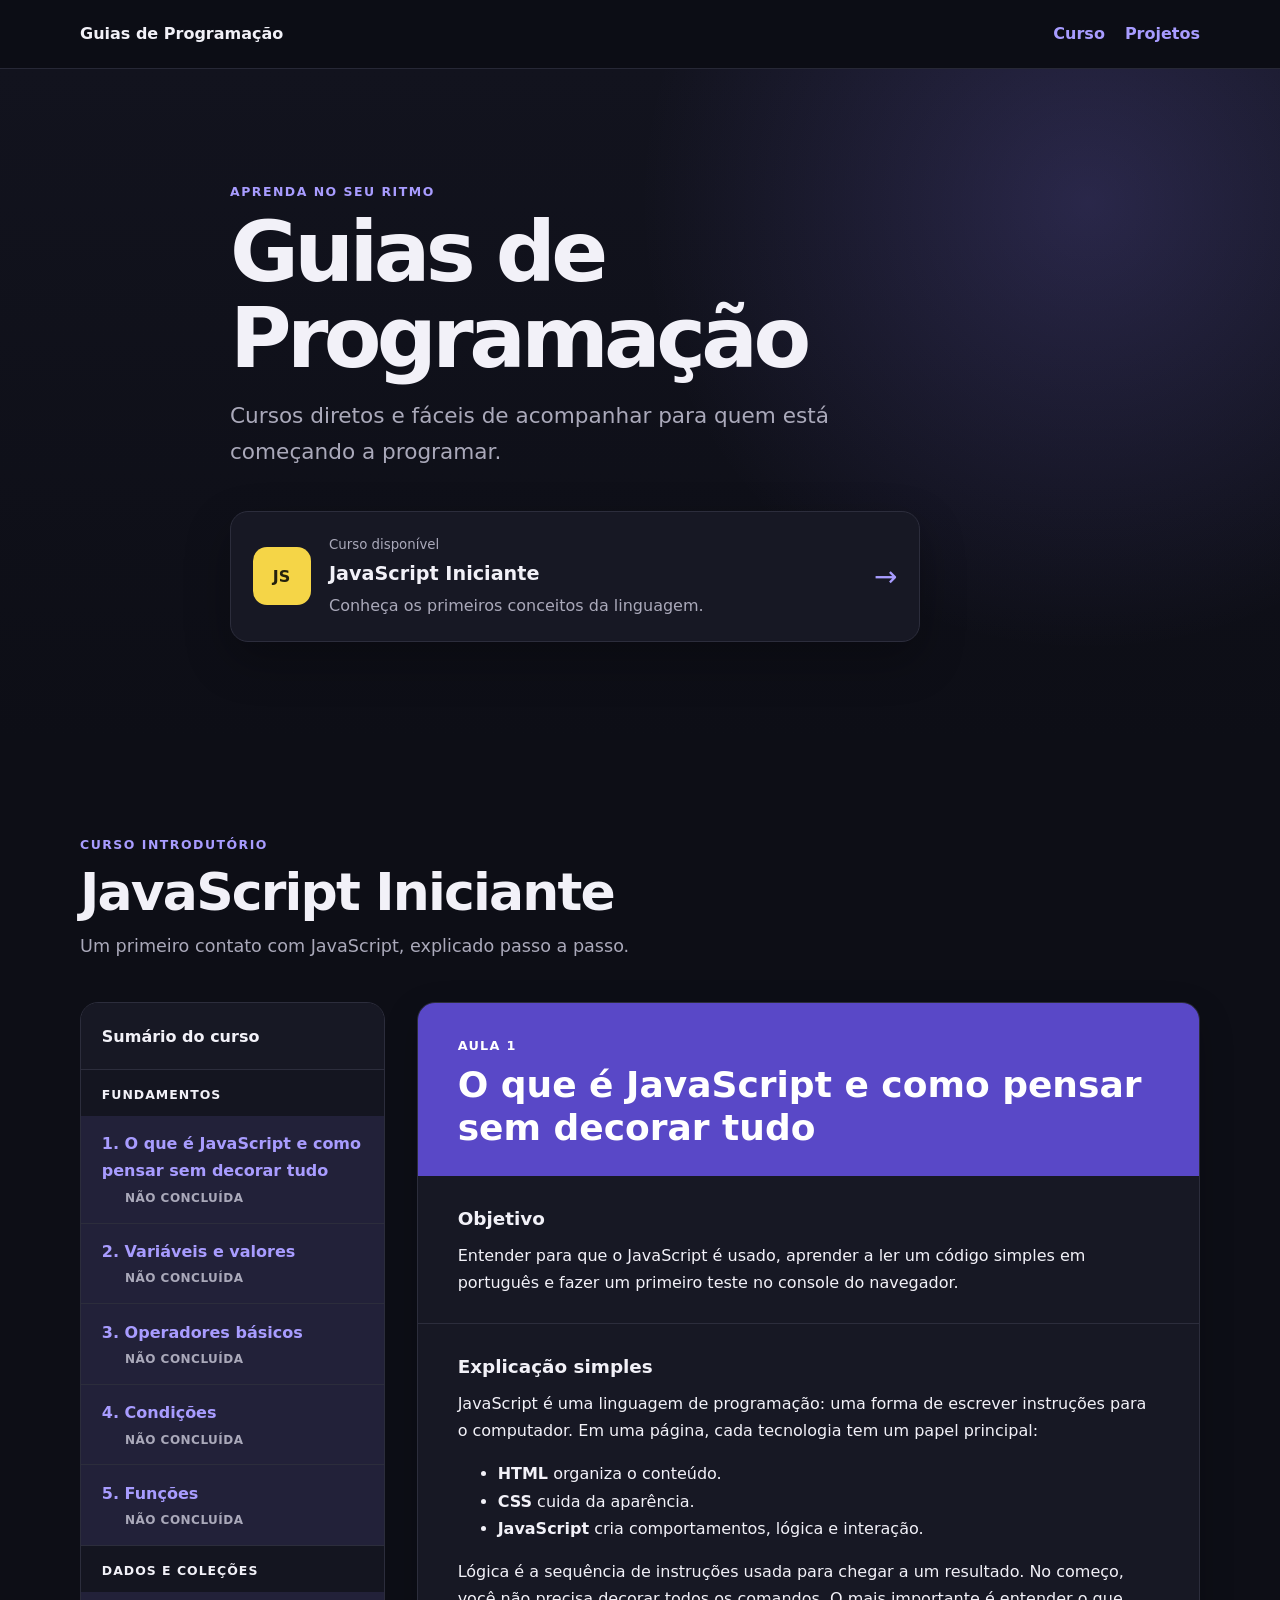
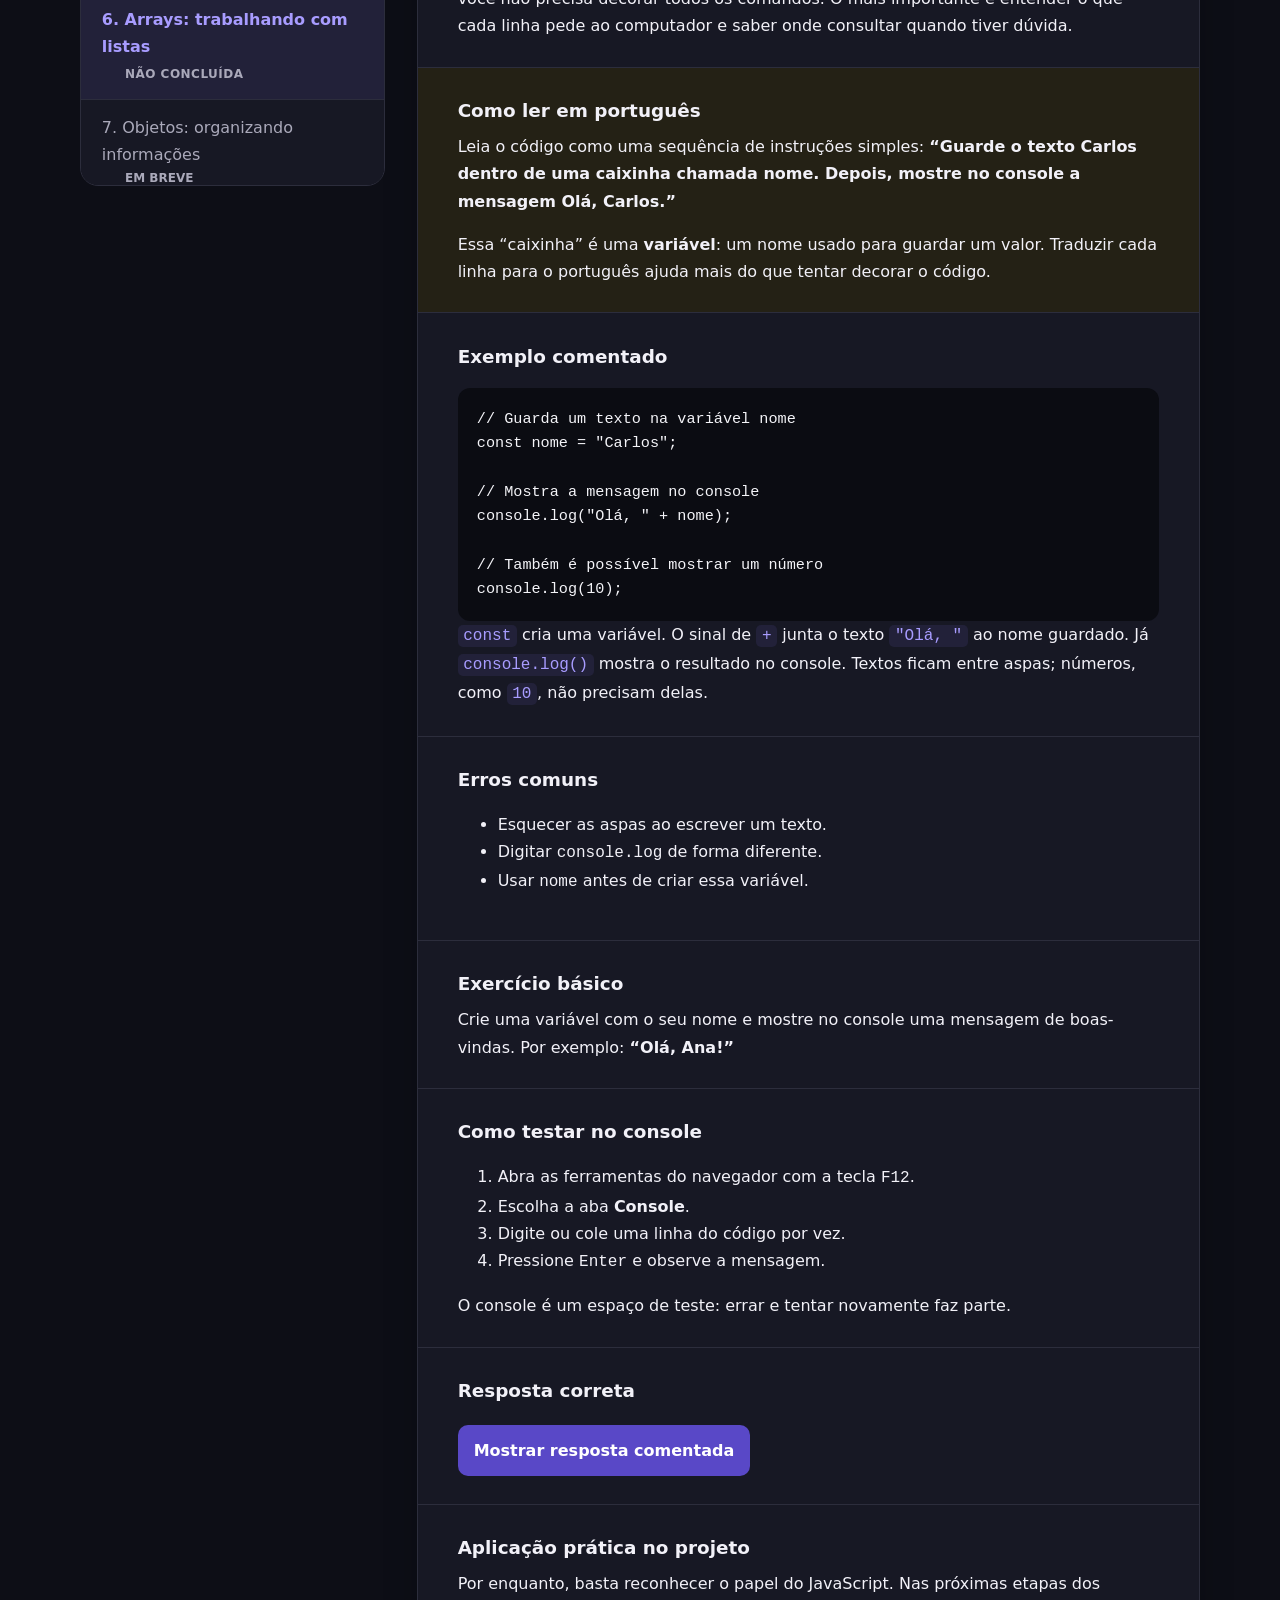
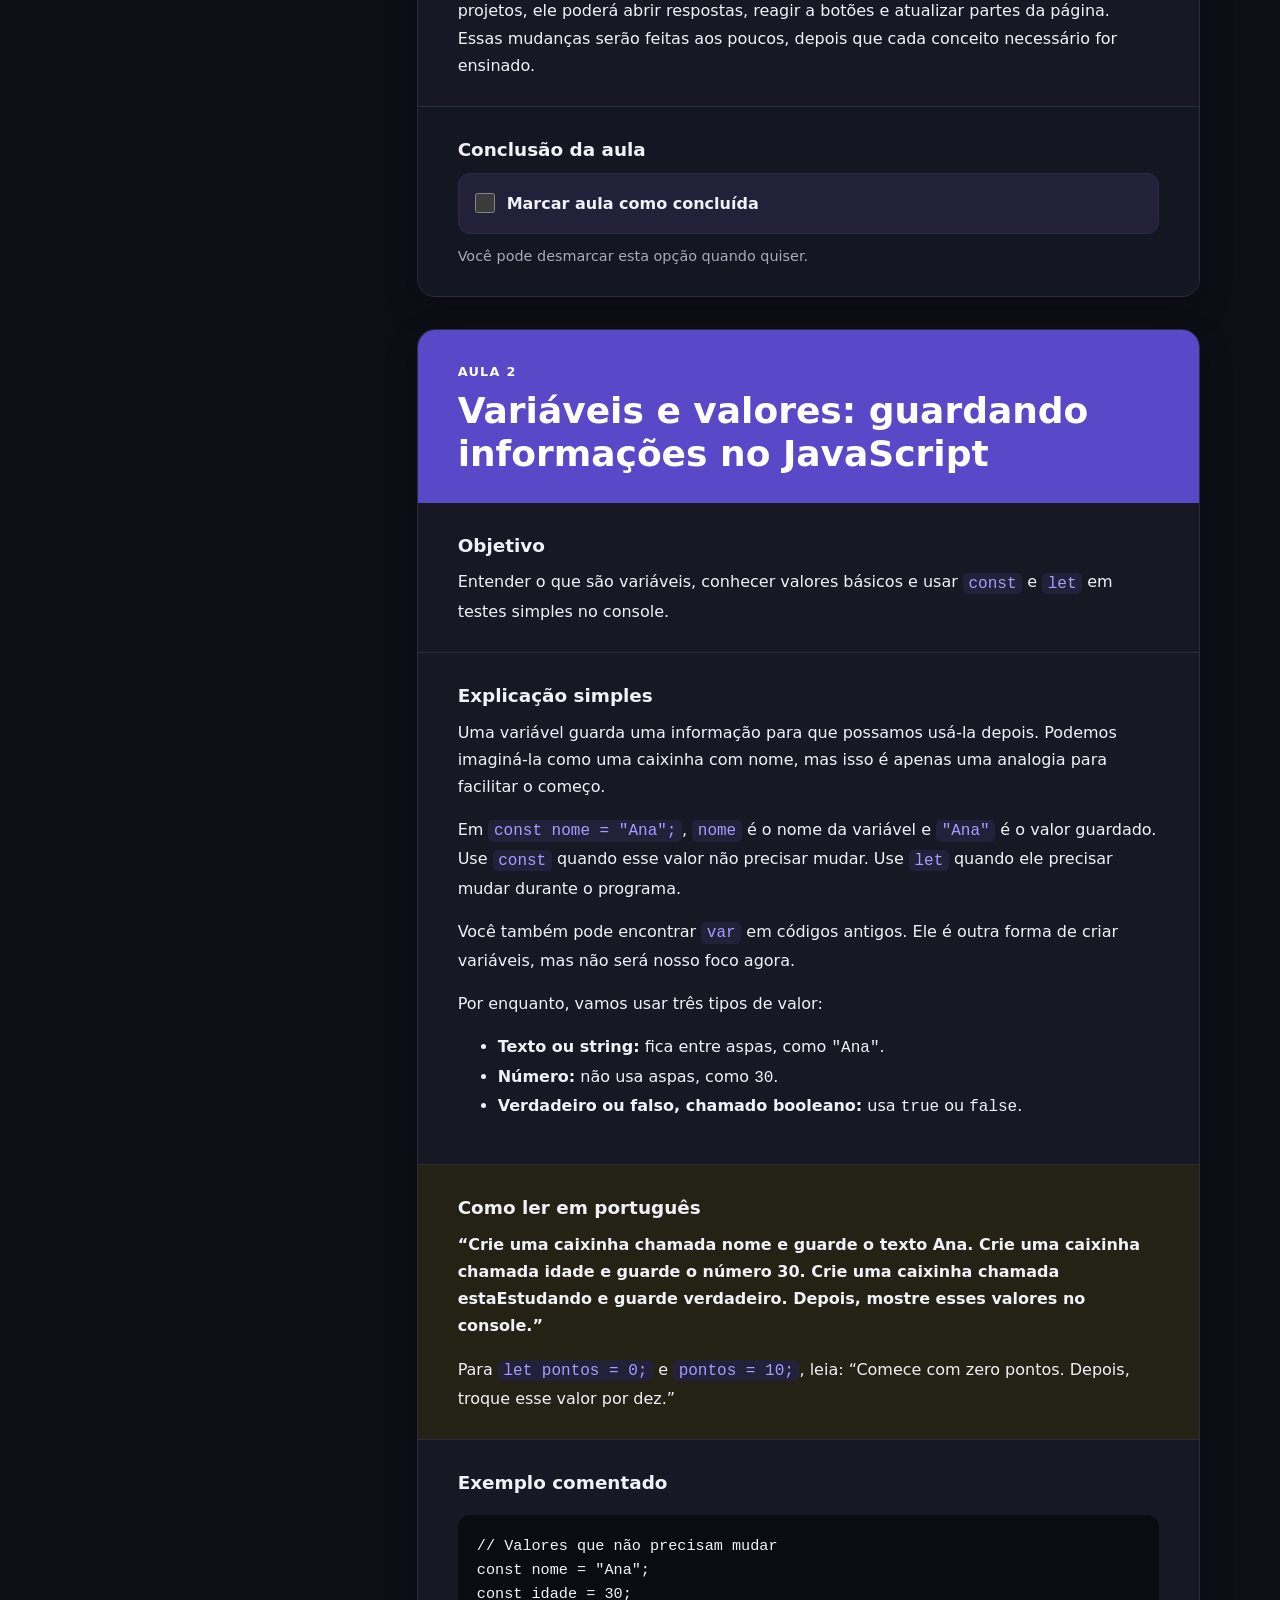
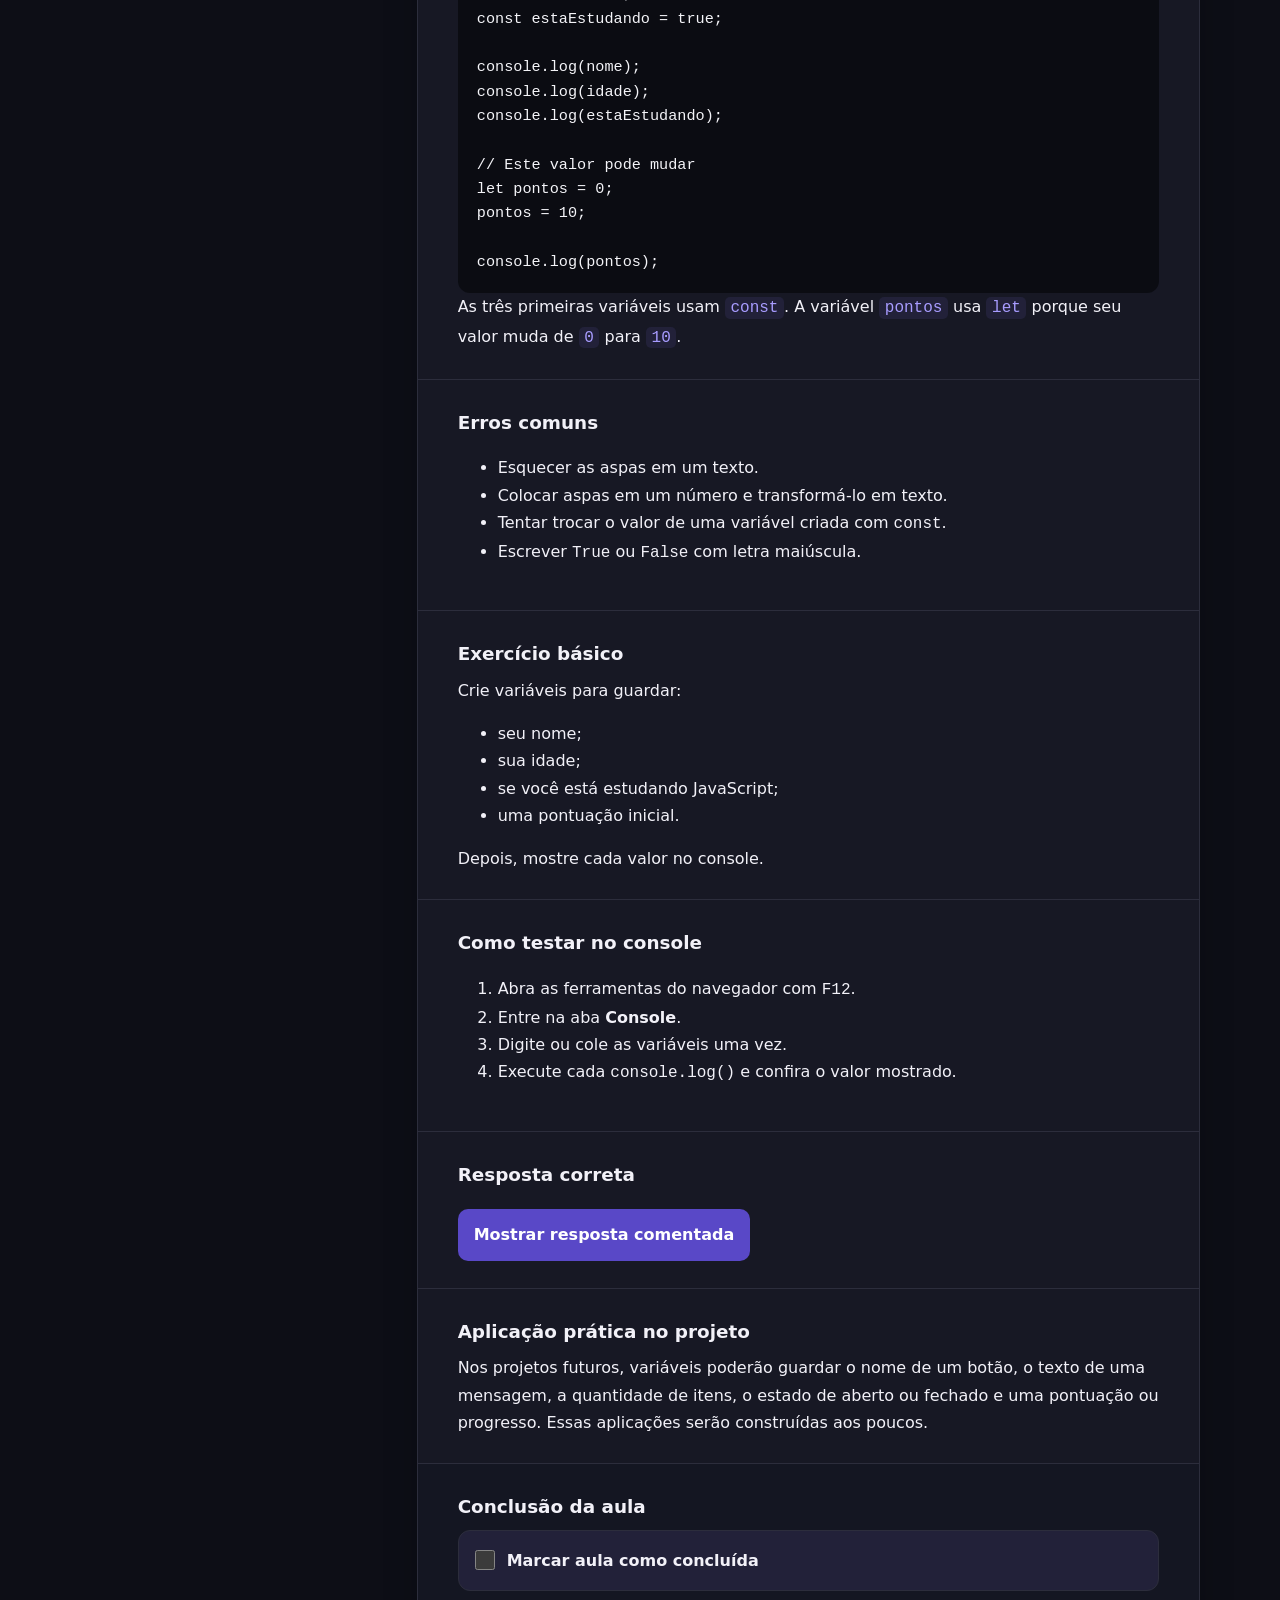
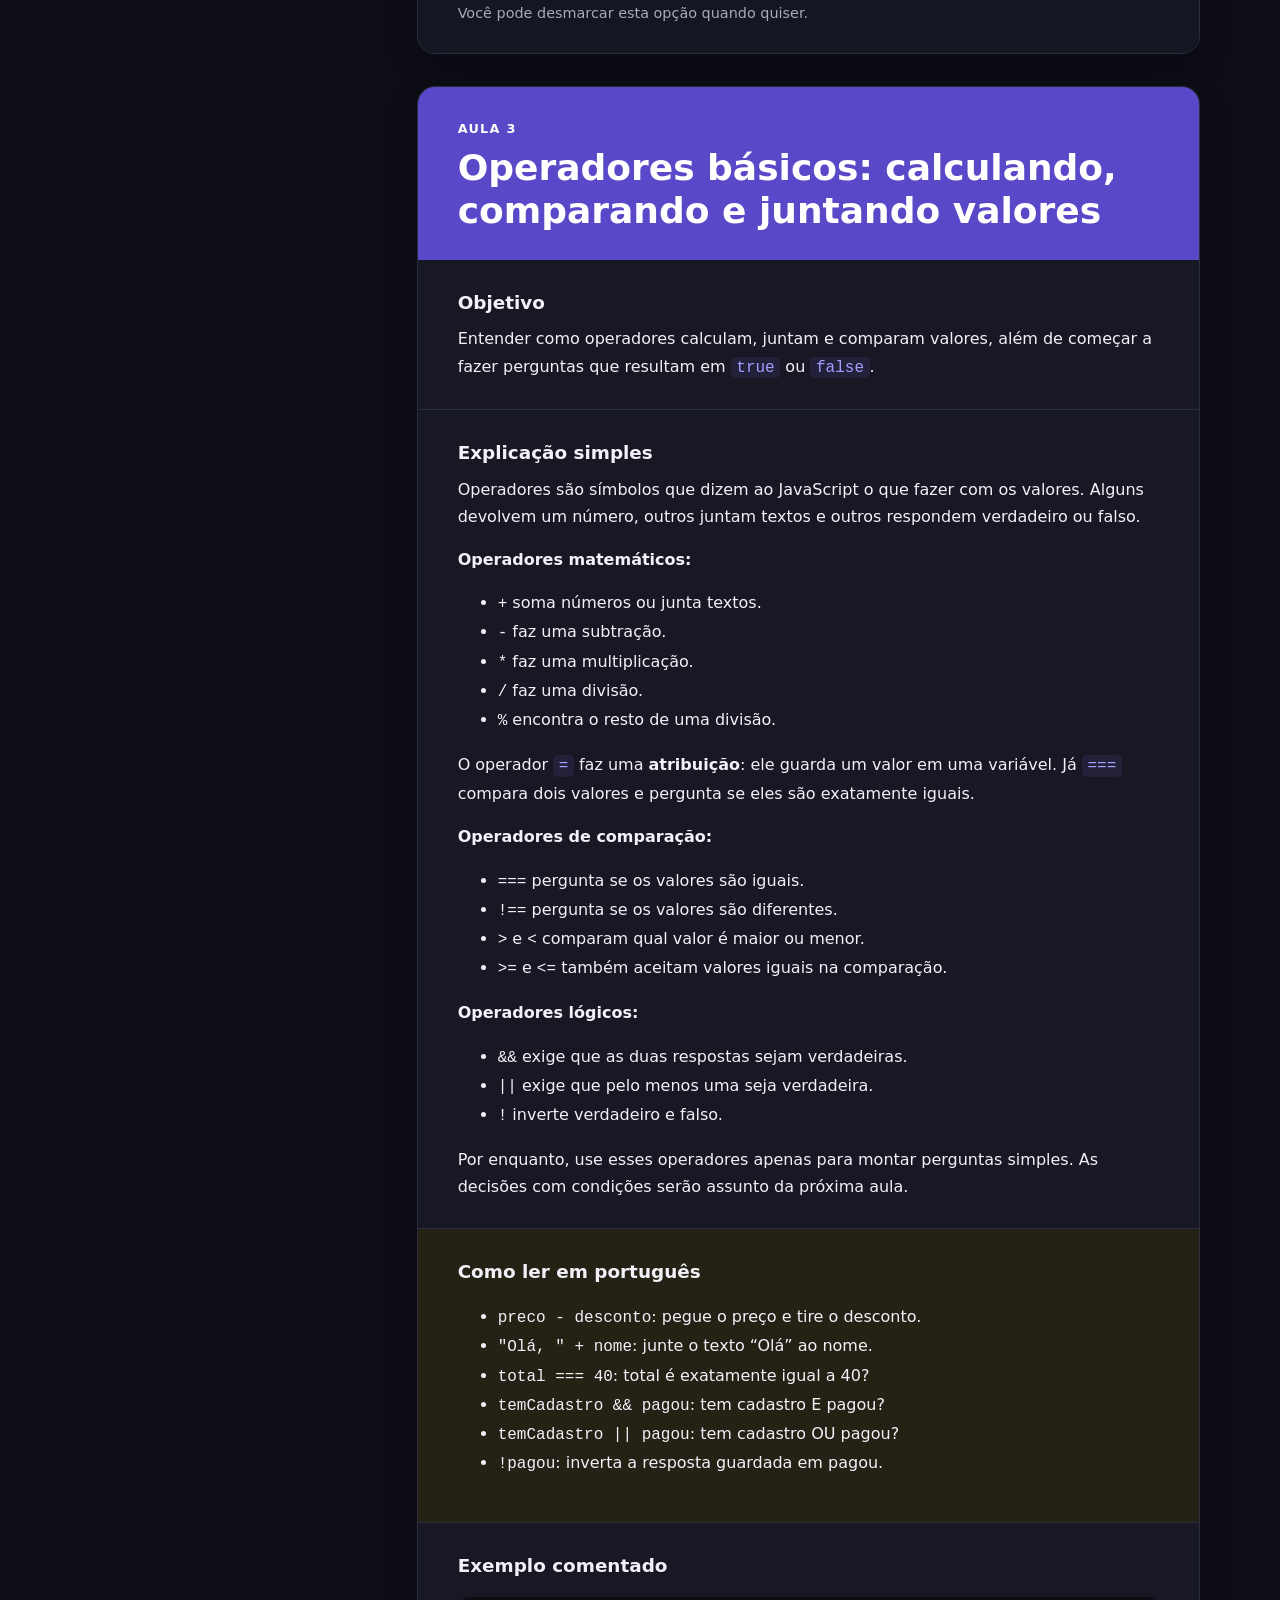
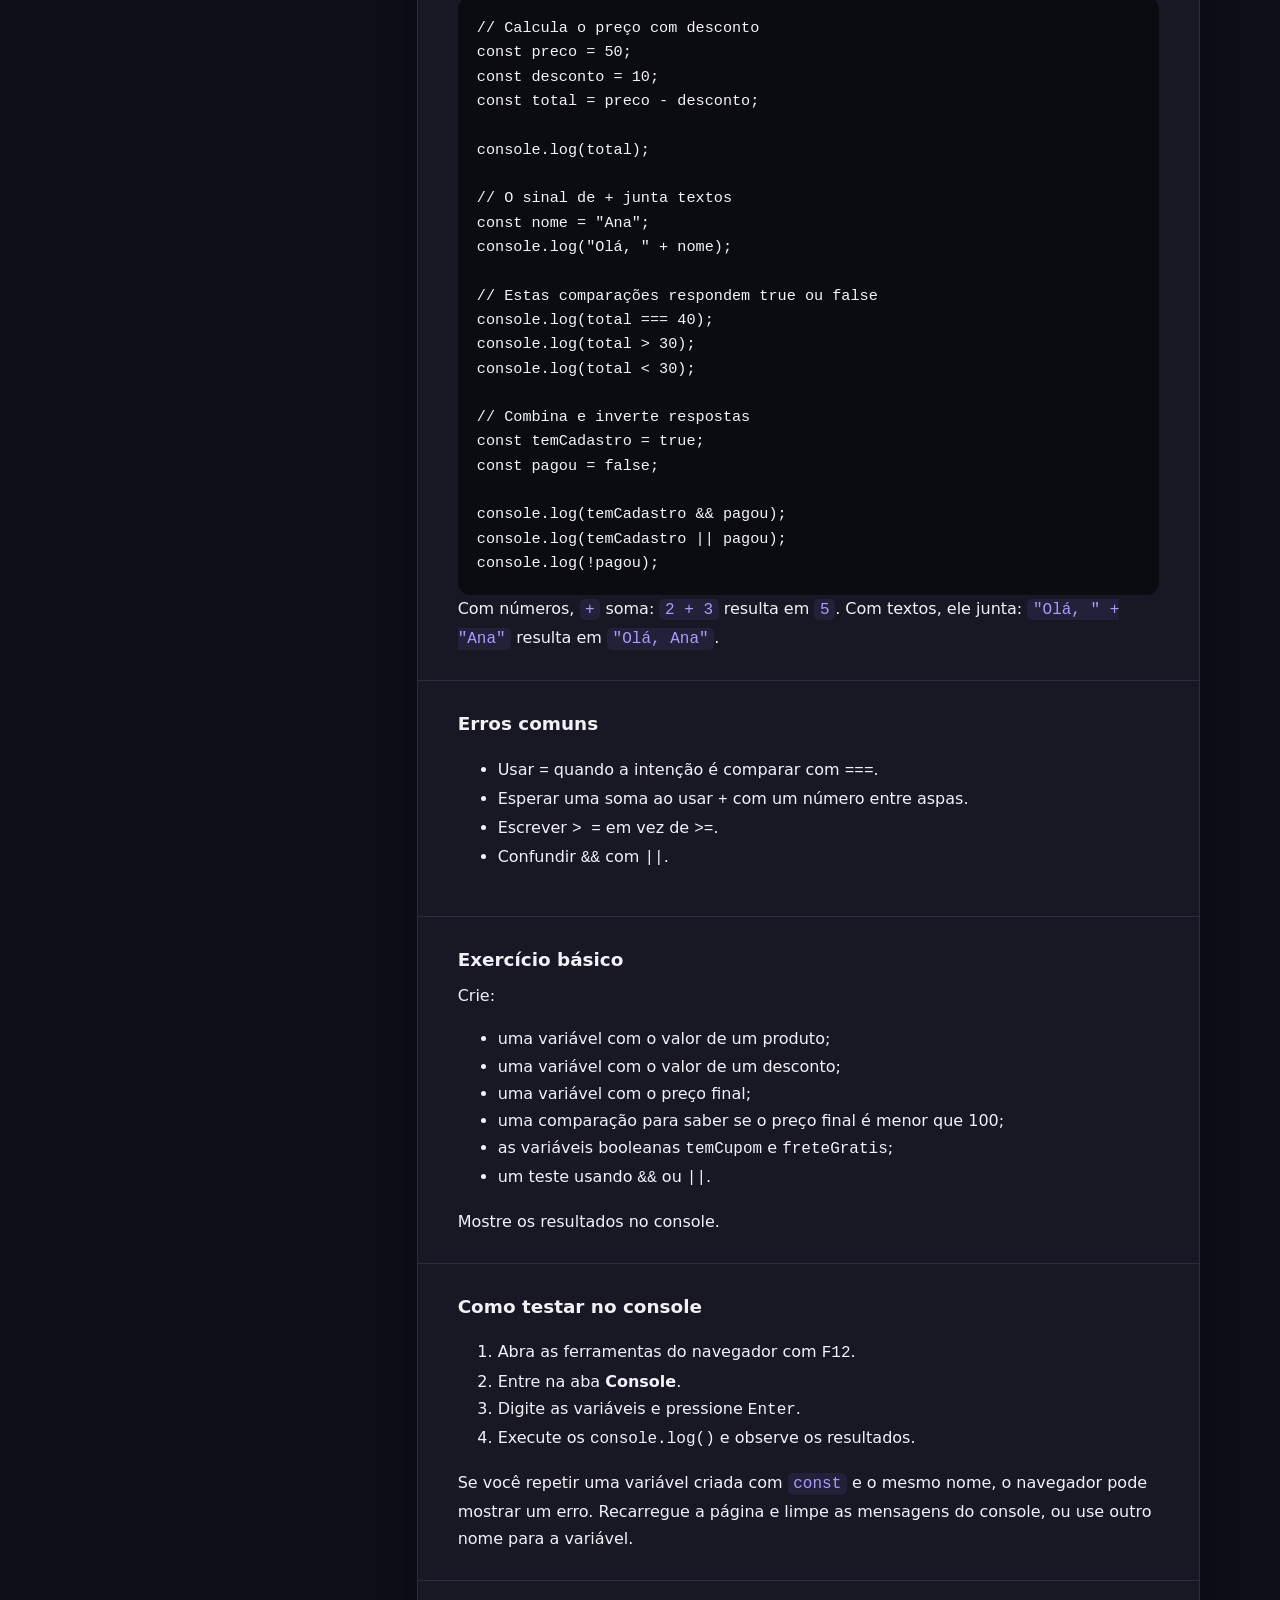
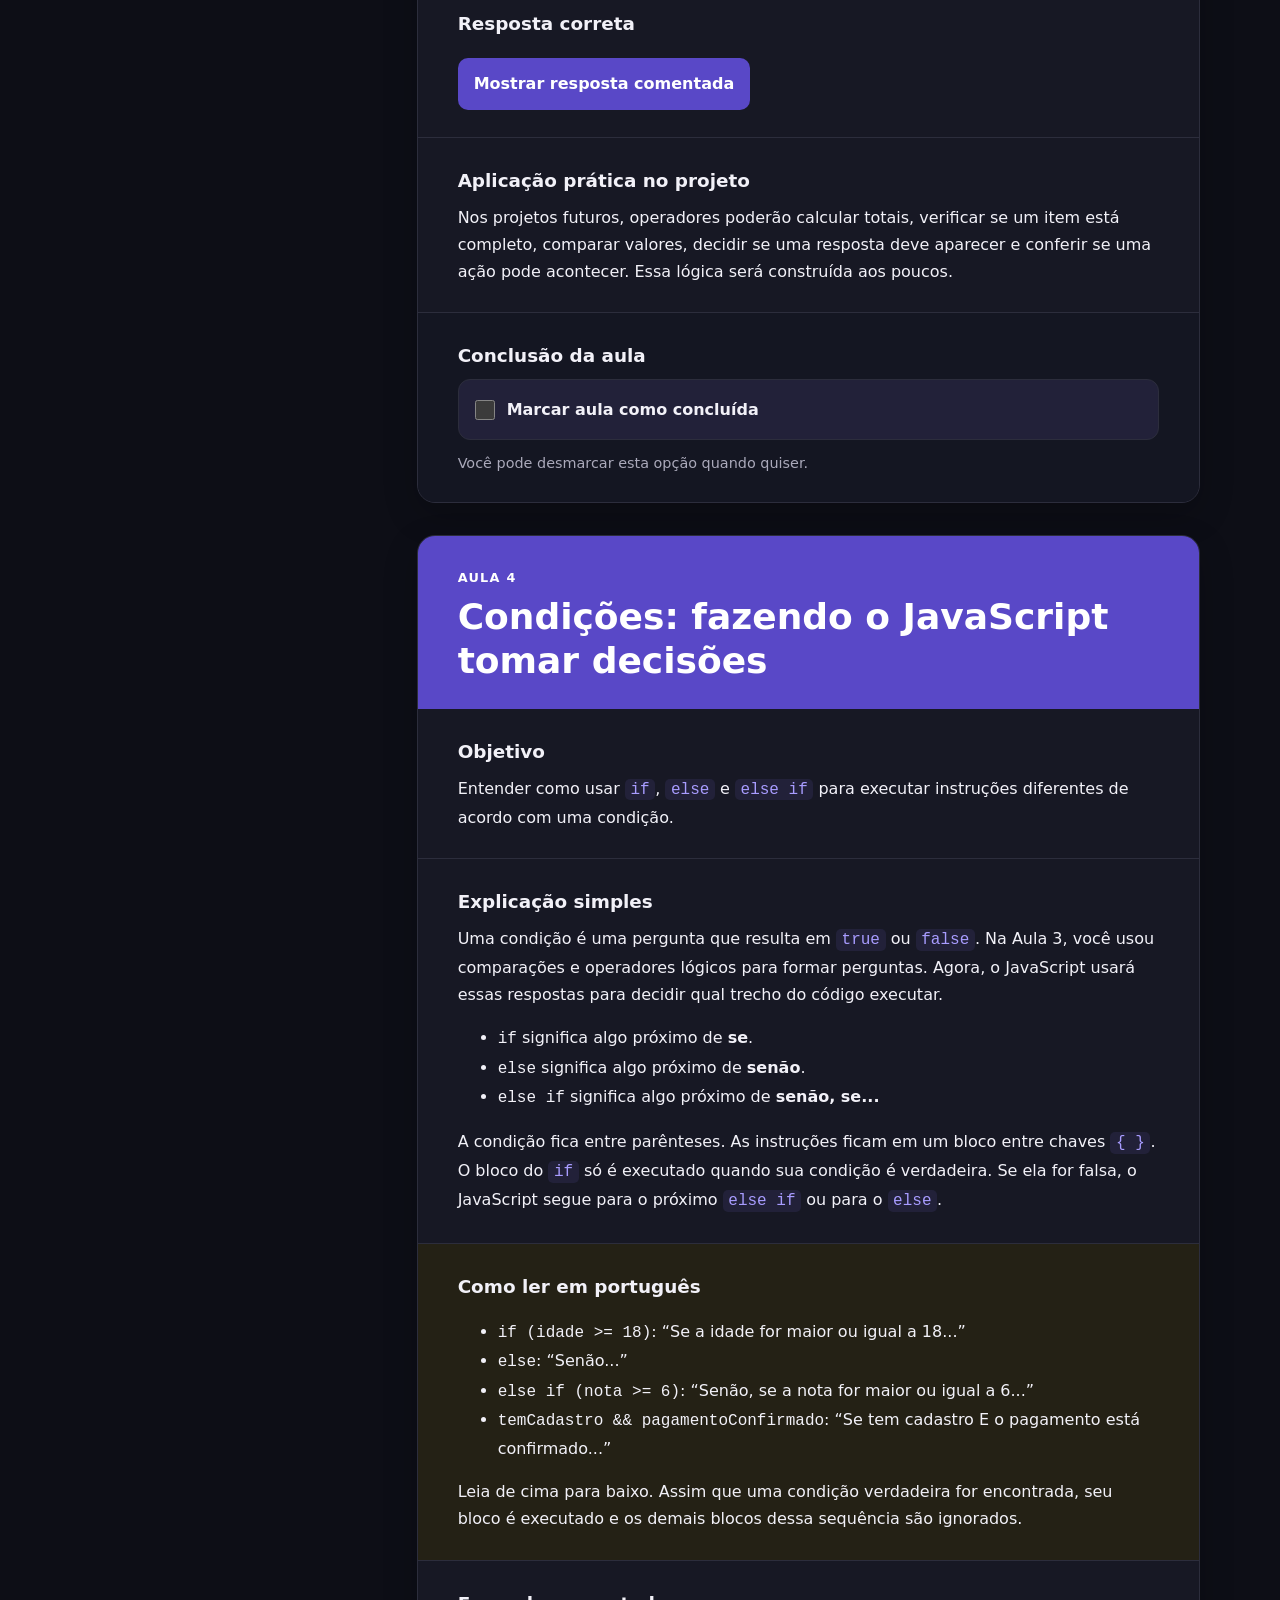
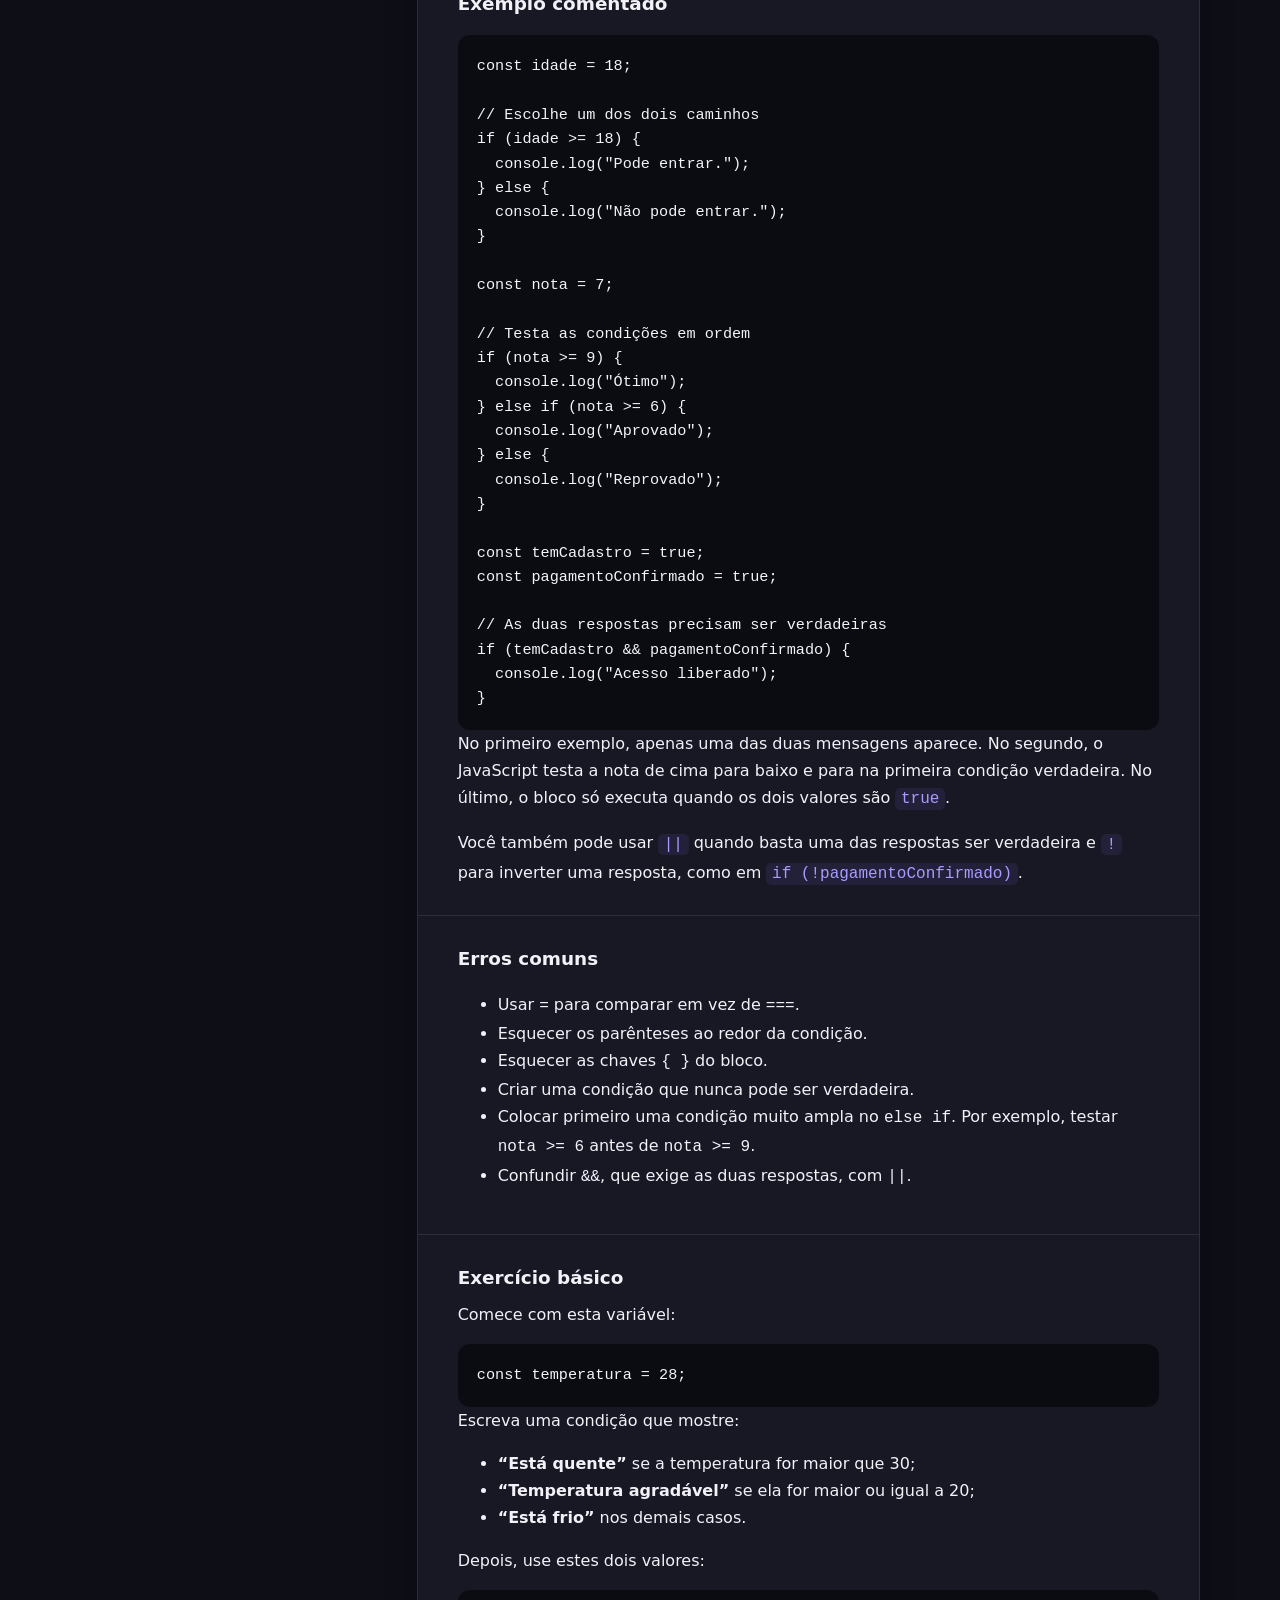
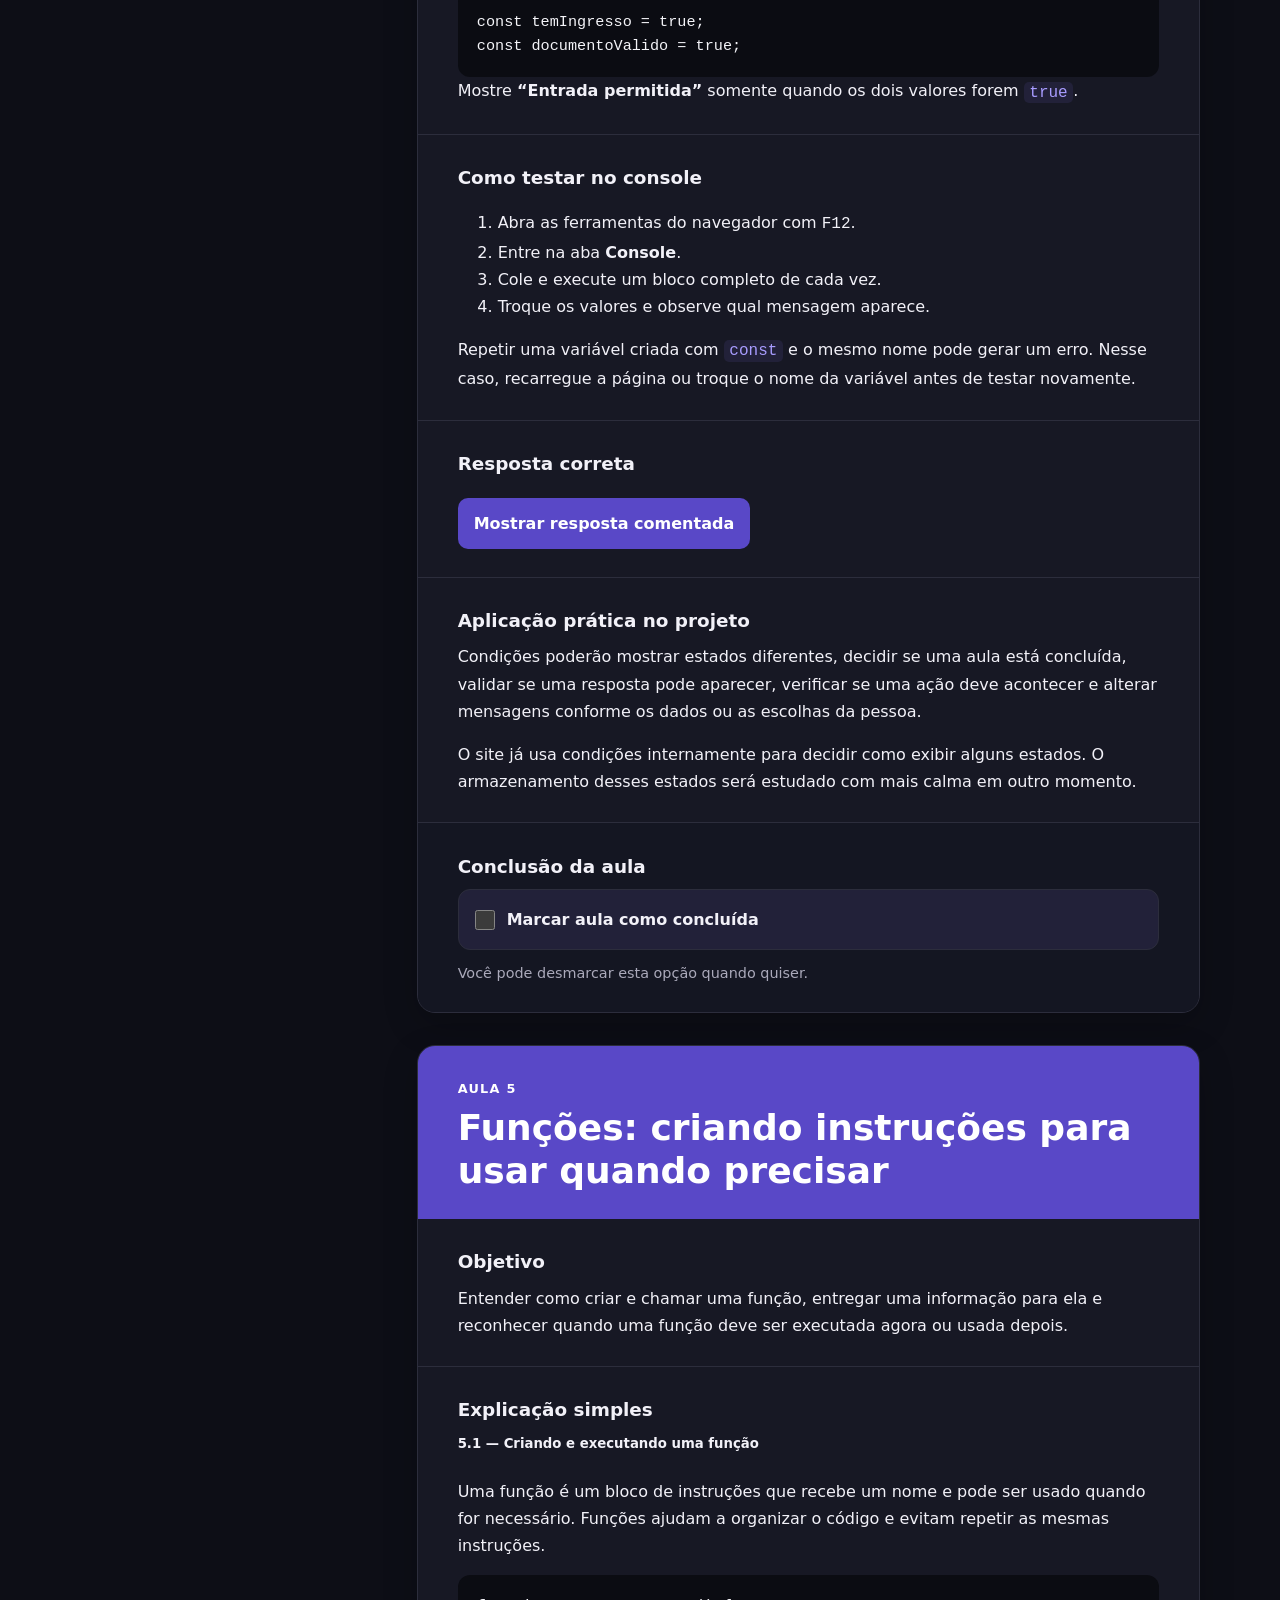
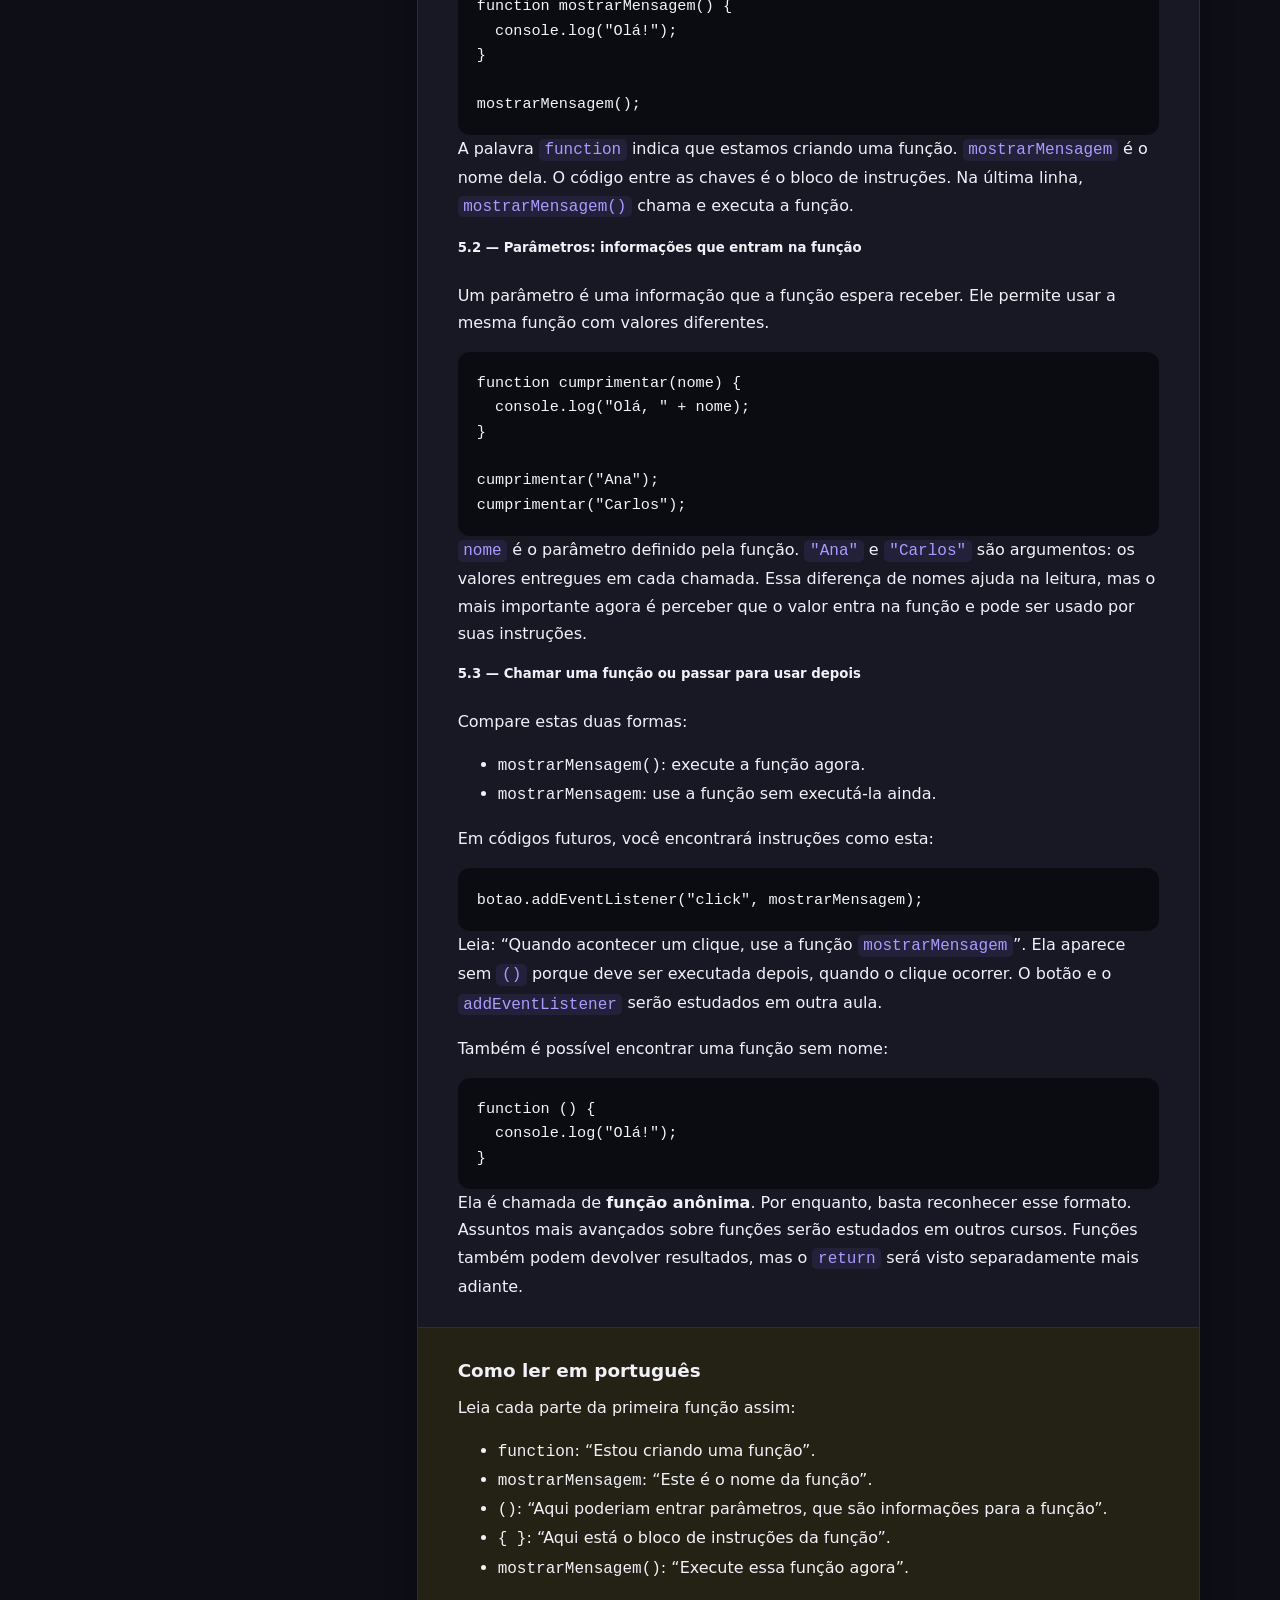
==== commit 70abdc1a: "content: cria aula 6 de arrays" ====
--- a/index.html
+++ b/index.html
@@ -108,9 +108,13 @@
               <div class="summary-group">
                 <h4>Dados e coleções</h4>
                 <ol start="6">
-                  <li class="future">
-                    Arrays: trabalhando com listas
-                    <span class="coming-soon">Em breve</span>
+                  <li
+                    class="current"
+                    data-course-id="javascript-iniciante"
+                    data-lesson-id="aula-6"
+                  >
+                    <a href="#aula-6">Arrays: trabalhando com listas</a>
+                    <span class="lesson-status">Não concluída</span>
                   </li>
                   <li class="future">
                     Objetos: organizando informações
@@ -1318,6 +1322,259 @@
                   <p>Você pode desmarcar esta opção quando quiser.</p>
                 </section>
               </article>
+
+              <!-- Sexta aula real do curso -->
+              <article class="lesson" id="aula-6">
+                <header class="lesson-header">
+                  <span>Aula 6</span>
+                  <h3>Arrays: trabalhando com listas</h3>
+                </header>
+
+                <section>
+                  <h4>Objetivo</h4>
+                  <p>
+                    Entender como criar uma lista em JavaScript, acessar seus
+                    itens pela posição, consultar sua quantidade e adicionar ou
+                    remover um item no final.
+                  </p>
+                </section>
+
+                <section>
+                  <h4>Explicação simples</h4>
+                  <p>
+                    Um <strong>array</strong> é uma lista de valores organizada
+                    dentro de uma única variável. Em vez de criar uma variável
+                    para cada fruta:
+                  </p>
+                  <pre><code>const fruta1 = "Maçã";
+const fruta2 = "Banana";
+const fruta3 = "Uva";</code></pre>
+                  <p>podemos guardar os três valores em uma lista:</p>
+                  <pre><code>const frutas = ["Maçã", "Banana", "Uva"];</code></pre>
+                  <p>
+                    Os colchetes <code>[]</code> indicam o começo e o fim do
+                    array. Dentro deles, os itens são separados por vírgulas.
+                    Uma variável simples guarda um valor; nesse exemplo, o array
+                    guarda vários valores relacionados.
+                  </p>
+                  <p>
+                    Cada item ocupa uma posição chamada <strong>índice</strong>.
+                    O primeiro índice é <code>0</code>:
+                  </p>
+                  <pre><code>frutas[0]  → "Maçã"
+frutas[1]  → "Banana"
+frutas[2]  → "Uva"</code></pre>
+                  <p>
+                    Uma lista com três itens possui os índices <code>0</code>,
+                    <code>1</code> e <code>2</code>. Por isso,
+                    <code>frutas[3]</code> aponta para a quarta posição, não para
+                    o terceiro item. Como essa posição não existe, o console
+                    poderá mostrar <code>undefined</code>, que indica a ausência
+                    de um valor ali.
+                  </p>
+                  <p>
+                    <code>frutas.length</code> informa a quantidade de itens e
+                    resulta em <code>3</code>. <code>length</code> é uma
+                    propriedade: uma informação da lista. Já
+                    <code>push()</code> e <code>pop()</code> são métodos: ações
+                    realizadas na lista. <code>push()</code> adiciona um item no
+                    final e <code>pop()</code> remove o último item. Os métodos
+                    serão estudados com mais detalhes em outra aula.
+                  </p>
+                </section>
+
+                <section class="pronunciation">
+                  <h4>Como ler em português</h4>
+                  <ul>
+                    <li>
+                      <code>const frutas = ["Maçã", "Banana", "Uva"];</code>:
+                      “Crie uma lista chamada frutas e guarde nela Maçã, Banana
+                      e Uva”.
+                    </li>
+                    <li>
+                      <code>frutas[0]</code>: “Pegue o item da posição zero da
+                      lista frutas”.
+                    </li>
+                    <li>
+                      <code>frutas.length</code>: “Informe quantos itens existem
+                      na lista frutas”.
+                    </li>
+                    <li>
+                      <code>frutas.push("Laranja")</code>: “Adicione Laranja ao
+                      final da lista frutas”.
+                    </li>
+                    <li>
+                      <code>frutas.pop()</code>: “Remova o último item da lista
+                      frutas”.
+                    </li>
+                  </ul>
+                </section>
+
+                <section>
+                  <h4>Exemplo comentado</h4>
+                  <pre><code>const frutas = ["Maçã", "Banana", "Uva"];
+
+// Mostra a lista completa
+console.log(frutas);
+
+// Mostra itens pelas posições zero e um
+console.log(frutas[0]);
+console.log(frutas[1]);
+
+// Mostra a quantidade: 3
+console.log(frutas.length);
+
+// Adiciona Laranja ao final
+frutas.push("Laranja");
+console.log(frutas);
+
+// Remove o último item
+frutas.pop();
+console.log(frutas);</code></pre>
+                  <p>
+                    No começo, o console mostra as três frutas. Os acessos
+                    <code>frutas[0]</code> e <code>frutas[1]</code> mostram Maçã
+                    e Banana. Depois do <code>push()</code>, a lista passa a ter
+                    quatro itens. O <code>pop()</code> remove Laranja, e a lista
+                    volta a ter três itens.
+                  </p>
+                </section>
+
+                <section>
+                  <h4>Erros comuns</h4>
+                  <ul>
+                    <li>Esquecer os colchetes <code>[]</code> da lista.</li>
+                    <li>Esquecer a vírgula entre os itens.</li>
+                    <li>Pensar que o primeiro item está no índice <code>1</code>.</li>
+                    <li>Tentar acessar um índice que não existe.</li>
+                    <li>Escrever <code>.length()</code> em vez de <code>.length</code>.</li>
+                    <li>Esquecer os parênteses em <code>.push()</code> ou <code>.pop()</code>.</li>
+                    <li>
+                      Achar que <code>pop()</code> escolhe qual item remover. Ele
+                      sempre remove o último.
+                    </li>
+                  </ul>
+                </section>
+
+                <section>
+                  <h4>Exercício básico</h4>
+                  <ol>
+                    <li>
+                      Crie um array chamado <code>tarefas</code> com “Estudar
+                      JavaScript”, “Fazer exercício” e “Revisar aula”.
+                    </li>
+                    <li>
+                      Mostre a lista completa, o primeiro item, o segundo item e
+                      a quantidade de itens.
+                    </li>
+                    <li>Adicione “Praticar código” ao final.</li>
+                    <li>Mostre novamente a lista e sua quantidade.</li>
+                    <li>Remova o último item com <code>pop()</code>.</li>
+                    <li>Mostre o resultado final.</li>
+                  </ol>
+                </section>
+
+                <section>
+                  <h4>Como testar no console</h4>
+                  <ol>
+                    <li>Abra as ferramentas do navegador com <kbd>F12</kbd>.</li>
+                    <li>Entre na aba <strong>Console</strong>.</li>
+                    <li>Crie o array primeiro.</li>
+                    <li>Execute os outros comandos um por vez.</li>
+                    <li>Observe como a lista muda depois de <code>push()</code> e <code>pop()</code>.</li>
+                  </ol>
+                  <p>
+                    Se repetir uma declaração com <code>const</code> e o mesmo
+                    nome, recarregue a página ou troque o nome da variável antes
+                    de testar novamente.
+                  </p>
+                </section>
+
+                <section>
+                  <h4>Resposta correta</h4>
+
+                  <button
+                    class="answer-toggle"
+                    type="button"
+                    aria-expanded="false"
+                    aria-controls="exercise-answer-6"
+                  >
+                    Mostrar resposta comentada
+                  </button>
+
+                  <div class="answer" id="exercise-answer-6" hidden>
+                    <pre><code>const tarefas = [
+  "Estudar JavaScript",
+  "Fazer exercício",
+  "Revisar aula"
+];
+
+console.log(tarefas);
+console.log(tarefas[0]);
+console.log(tarefas[1]);
+console.log(tarefas.length);
+
+tarefas.push("Praticar código");
+
+console.log(tarefas);
+console.log(tarefas.length);
+
+tarefas.pop();
+
+console.log(tarefas);</code></pre>
+                    <h5>Explicação da resposta</h5>
+                    <ul>
+                      <li>
+                        Os colchetes criam a lista, e as vírgulas separam as
+                        três tarefas.
+                      </li>
+                      <li>
+                        <code>tarefas[0]</code> acessa a primeira tarefa, e
+                        <code>tarefas[1]</code> acessa a segunda.
+                      </li>
+                      <li>
+                        O primeiro <code>tarefas.length</code> mostra
+                        <code>3</code>.
+                      </li>
+                      <li>
+                        <code>push("Praticar código")</code> adiciona uma quarta
+                        tarefa ao final, então a quantidade passa a ser
+                        <code>4</code>.
+                      </li>
+                      <li>
+                        <code>pop()</code> remove a última tarefa e deixa a lista
+                        novamente com os três itens iniciais.
+                      </li>
+                    </ul>
+                  </div>
+                </section>
+
+                <section>
+                  <h4>Aplicação prática no projeto</h4>
+                  <p>
+                    Arrays poderão guardar itens de um checklist, perguntas,
+                    nomes de cards, opções de menu, mensagens e listas de
+                    tarefas. No Mini Checklist, um array poderá representar a
+                    lista de tarefas. O projeto será desenvolvido apenas no
+                    momento adequado da trilha.
+                  </p>
+                </section>
+
+                <section class="lesson-completion">
+                  <h4>Conclusão da aula</h4>
+                  <label class="completion-control" for="completion-aula-6">
+                    <input
+                      class="lesson-completion-input"
+                      id="completion-aula-6"
+                      type="checkbox"
+                      data-course-id="javascript-iniciante"
+                      data-lesson-id="aula-6"
+                    />
+                    <span class="completion-label-text">Marcar aula como concluída</span>
+                  </label>
+                  <p>Você pode desmarcar esta opção quando quiser.</p>
+                </section>
+              </article>
             </div>
           </div>
         </div>
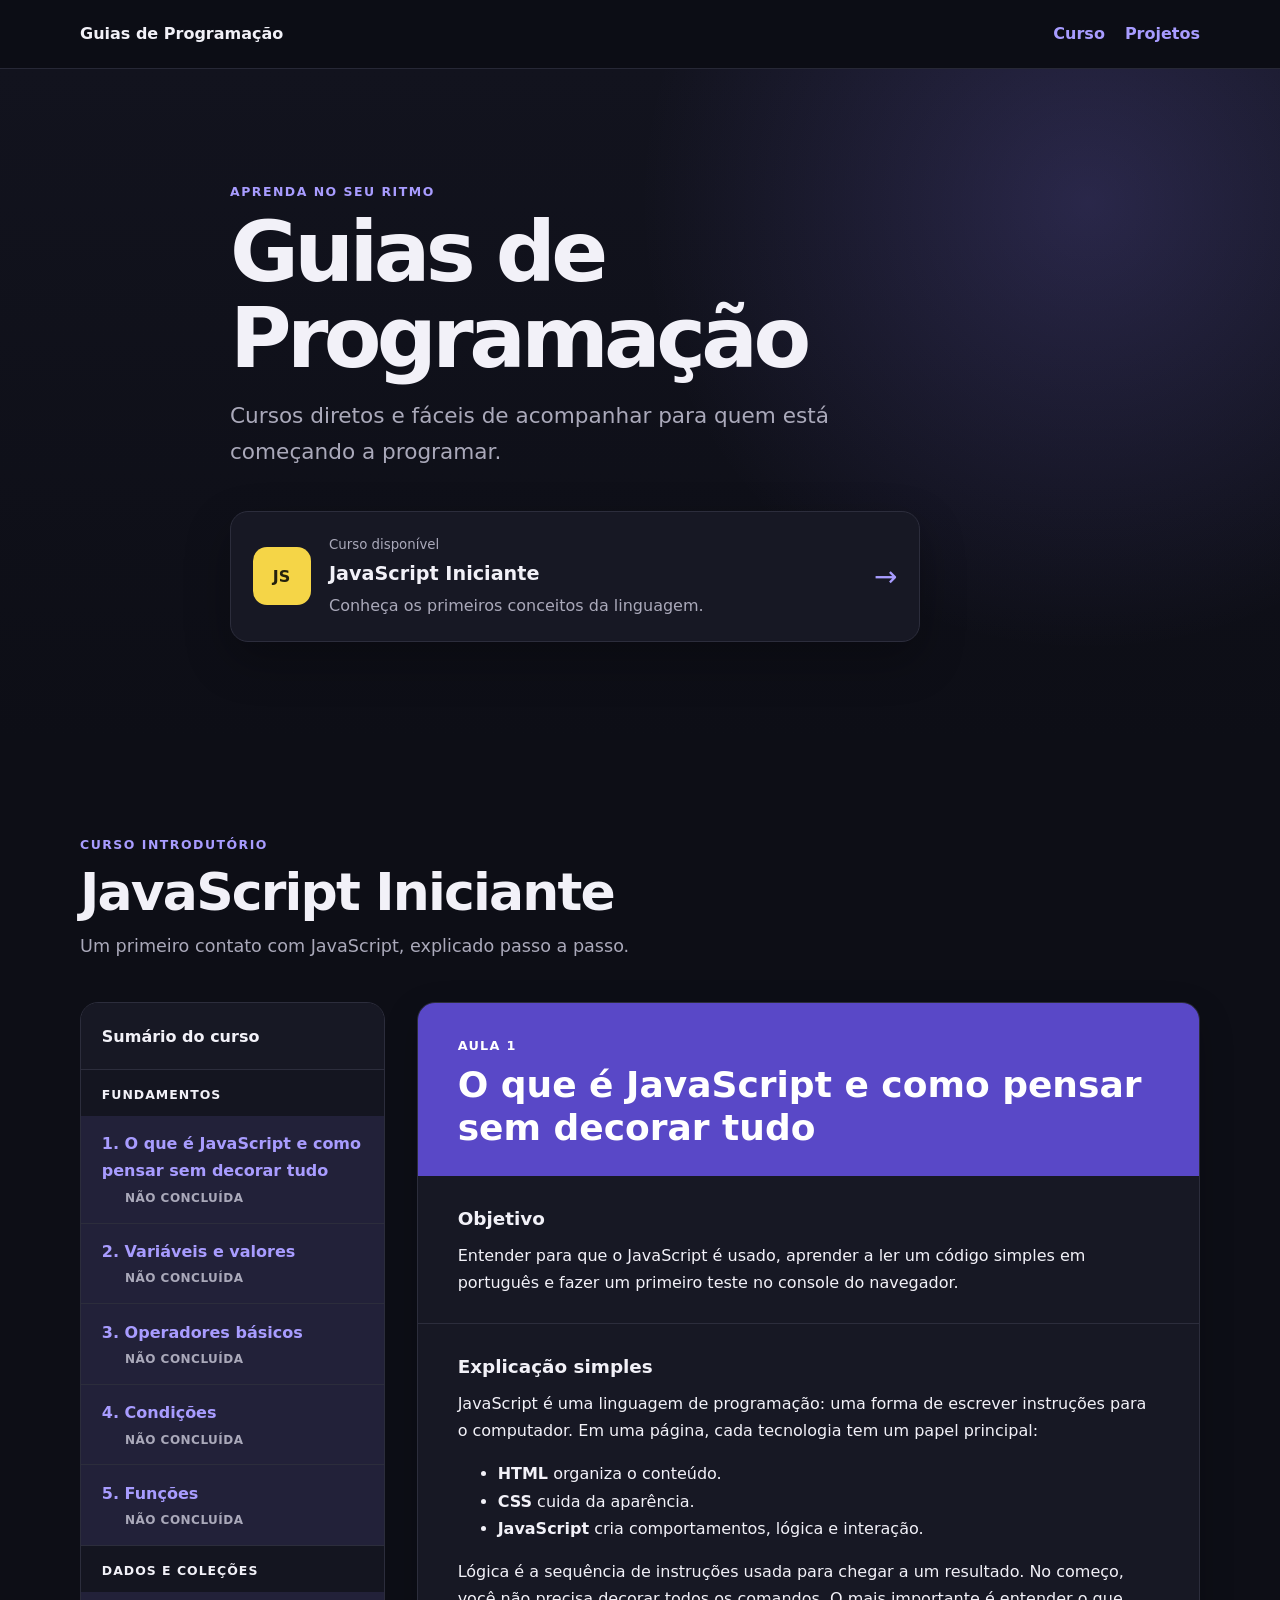
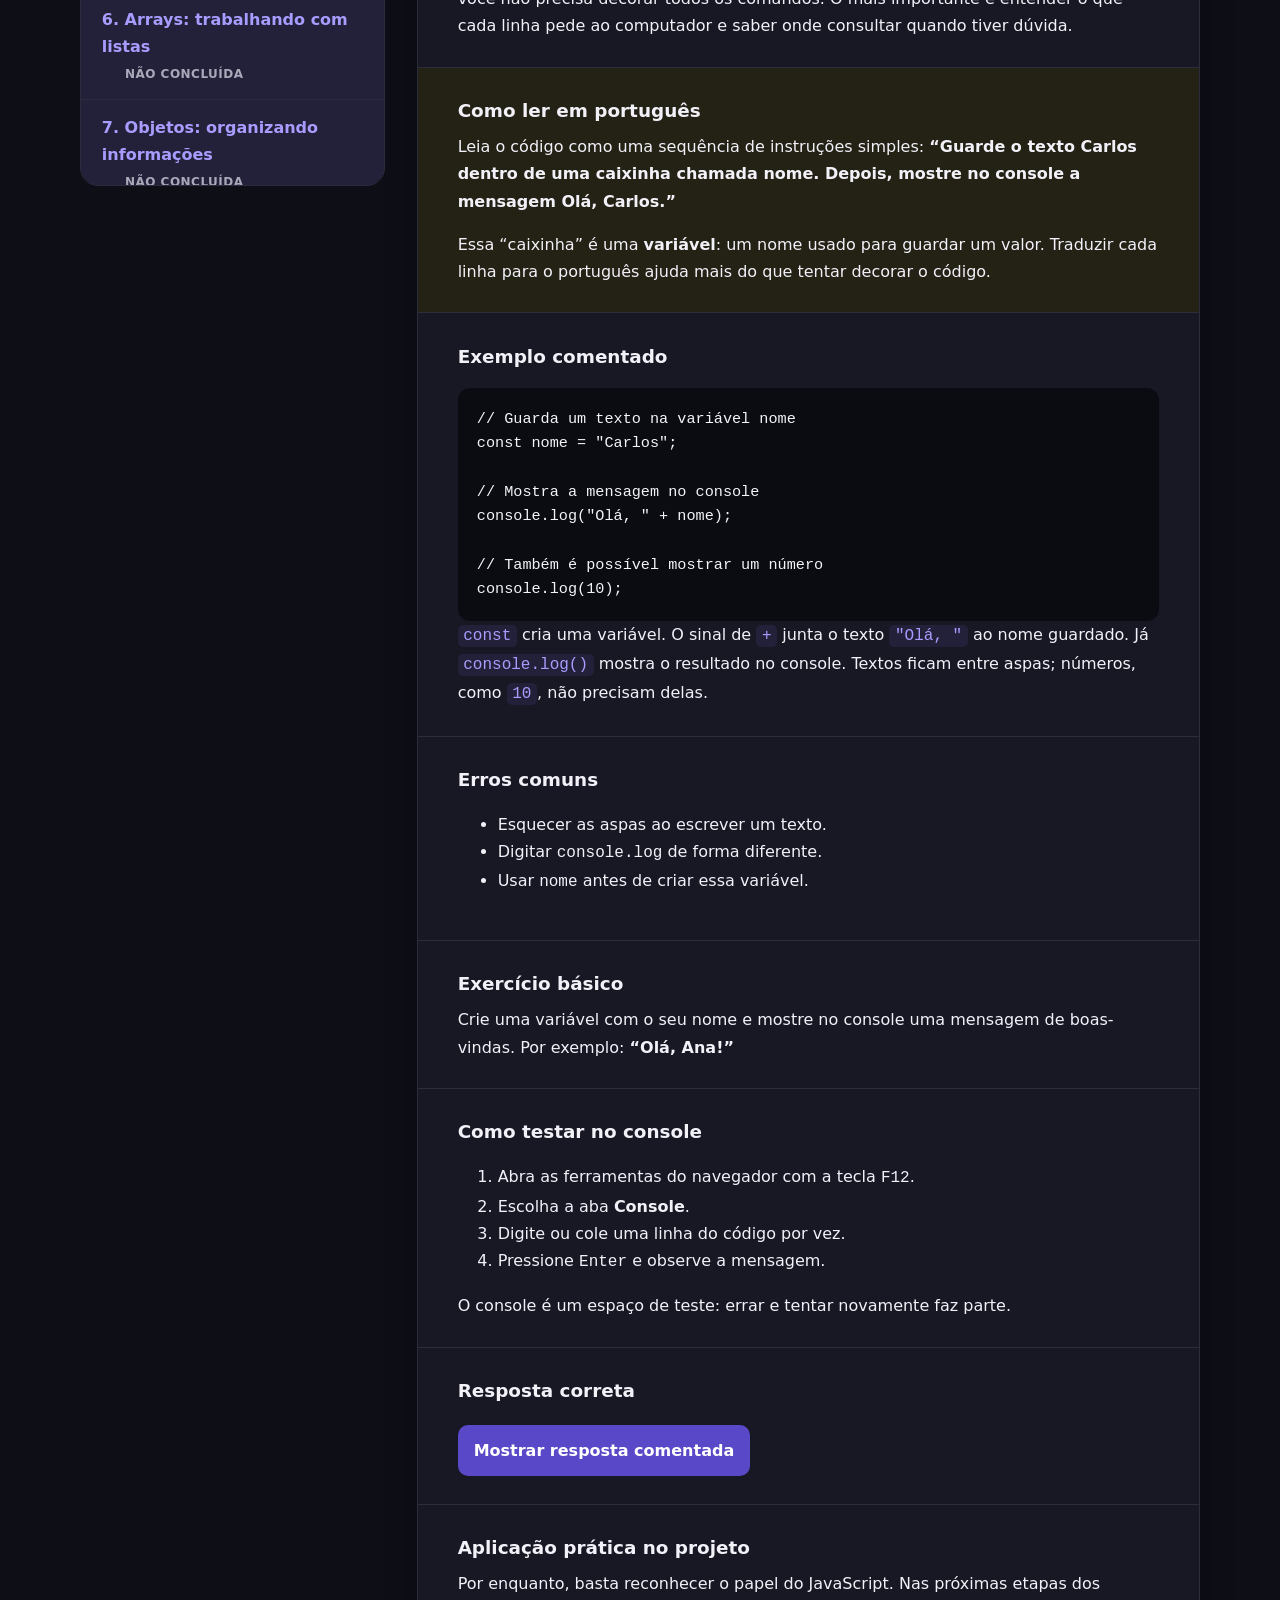
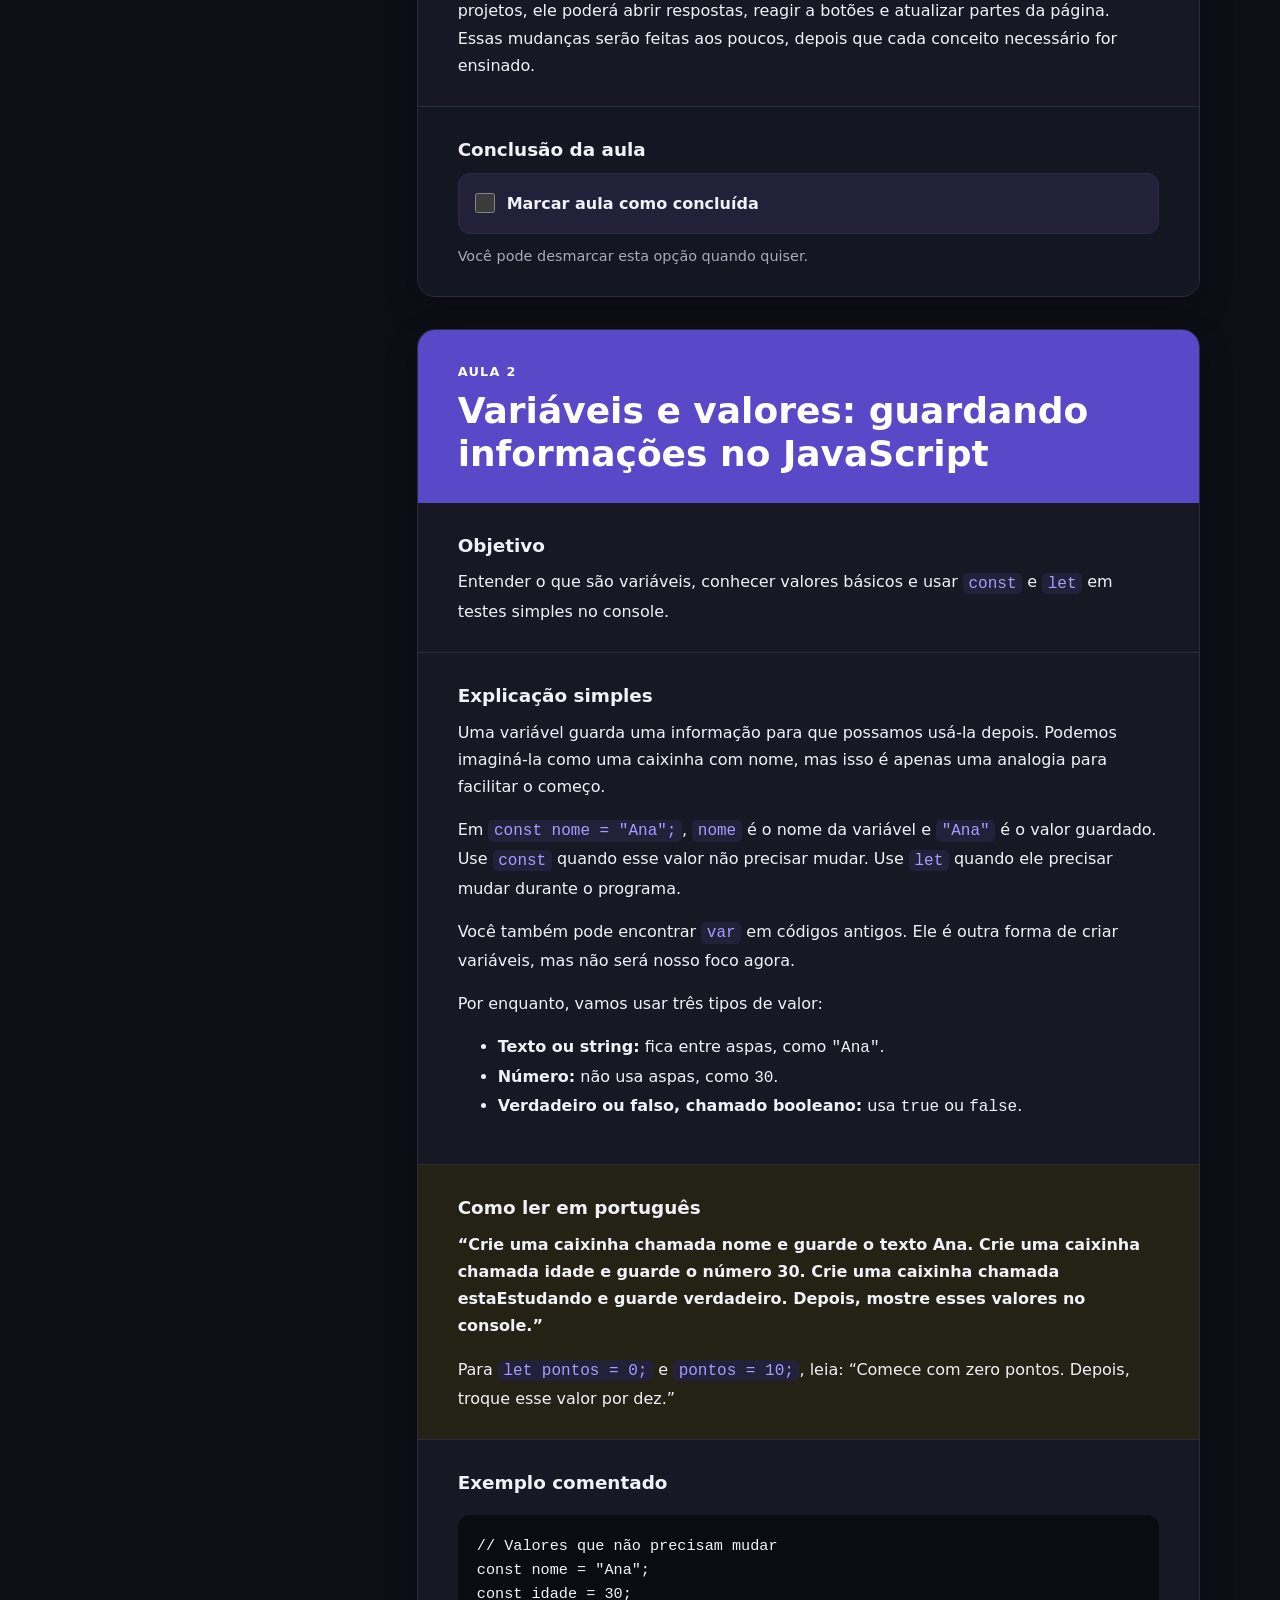
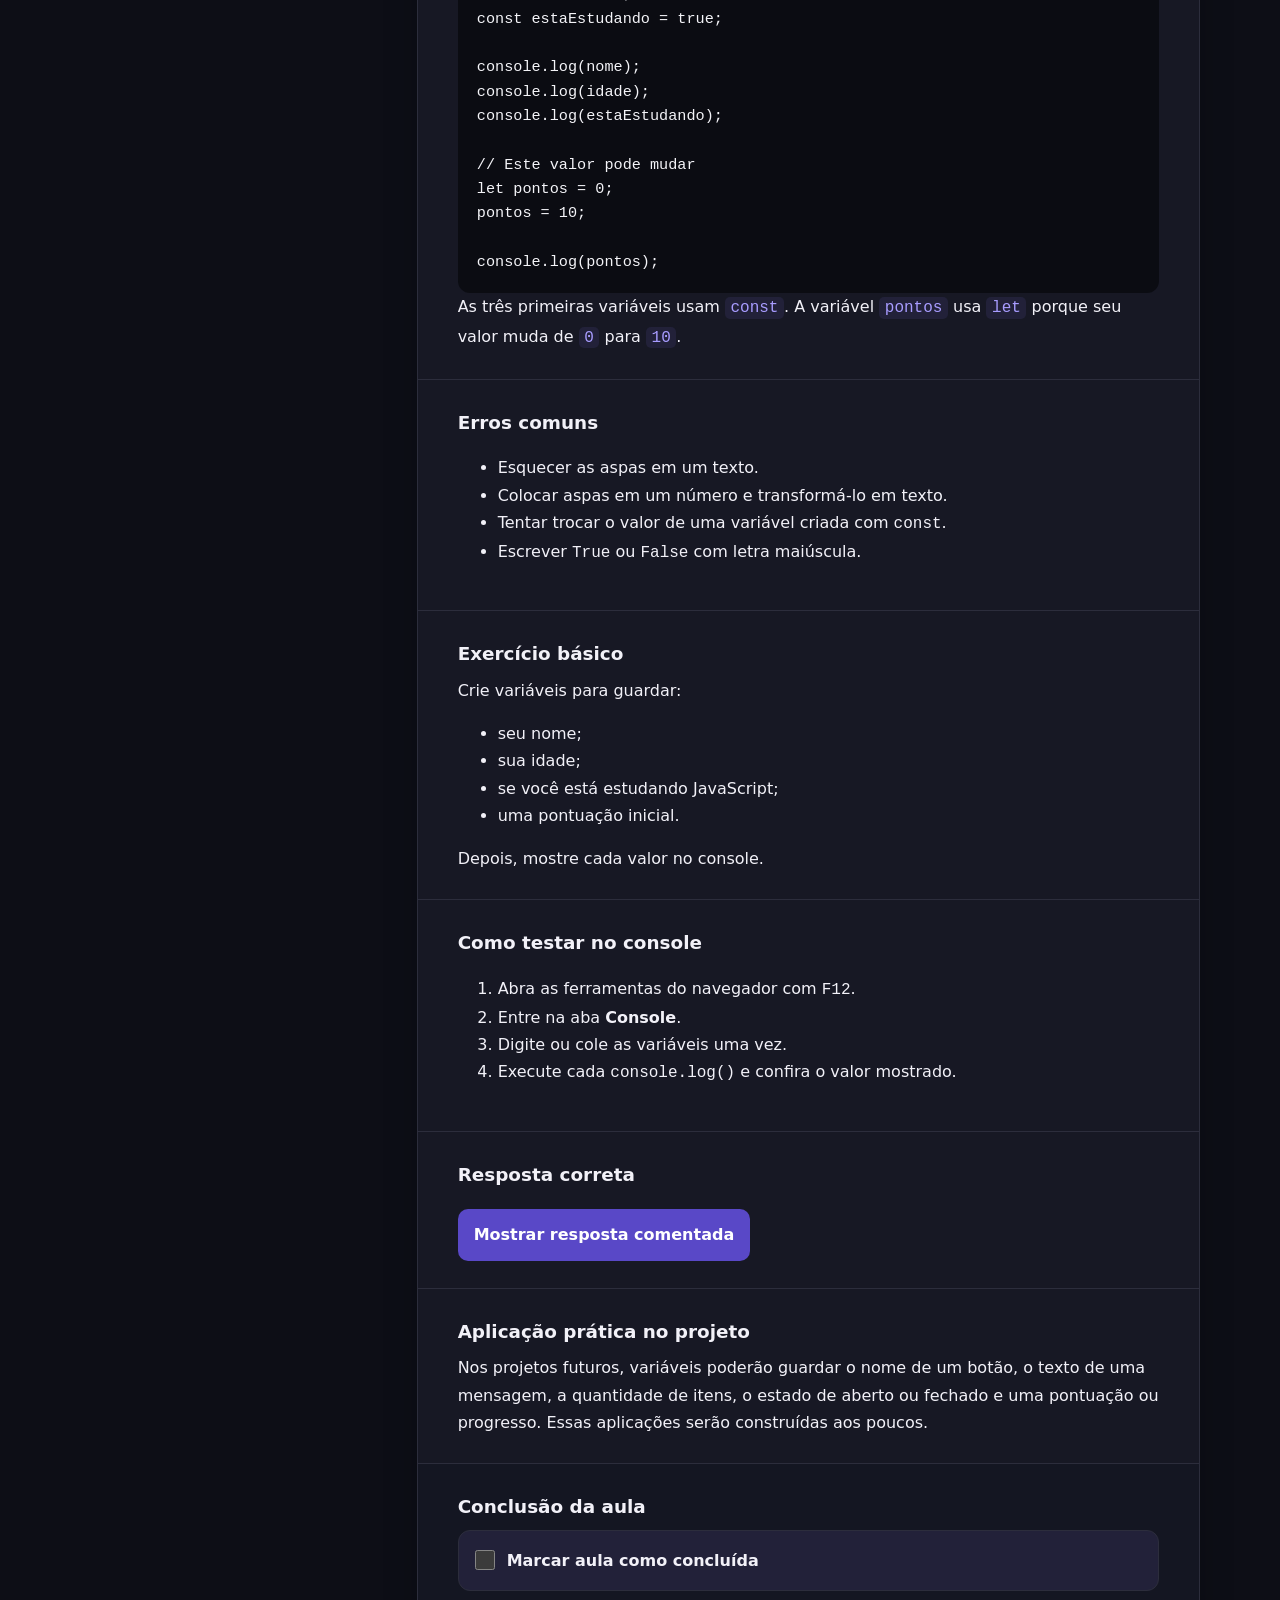
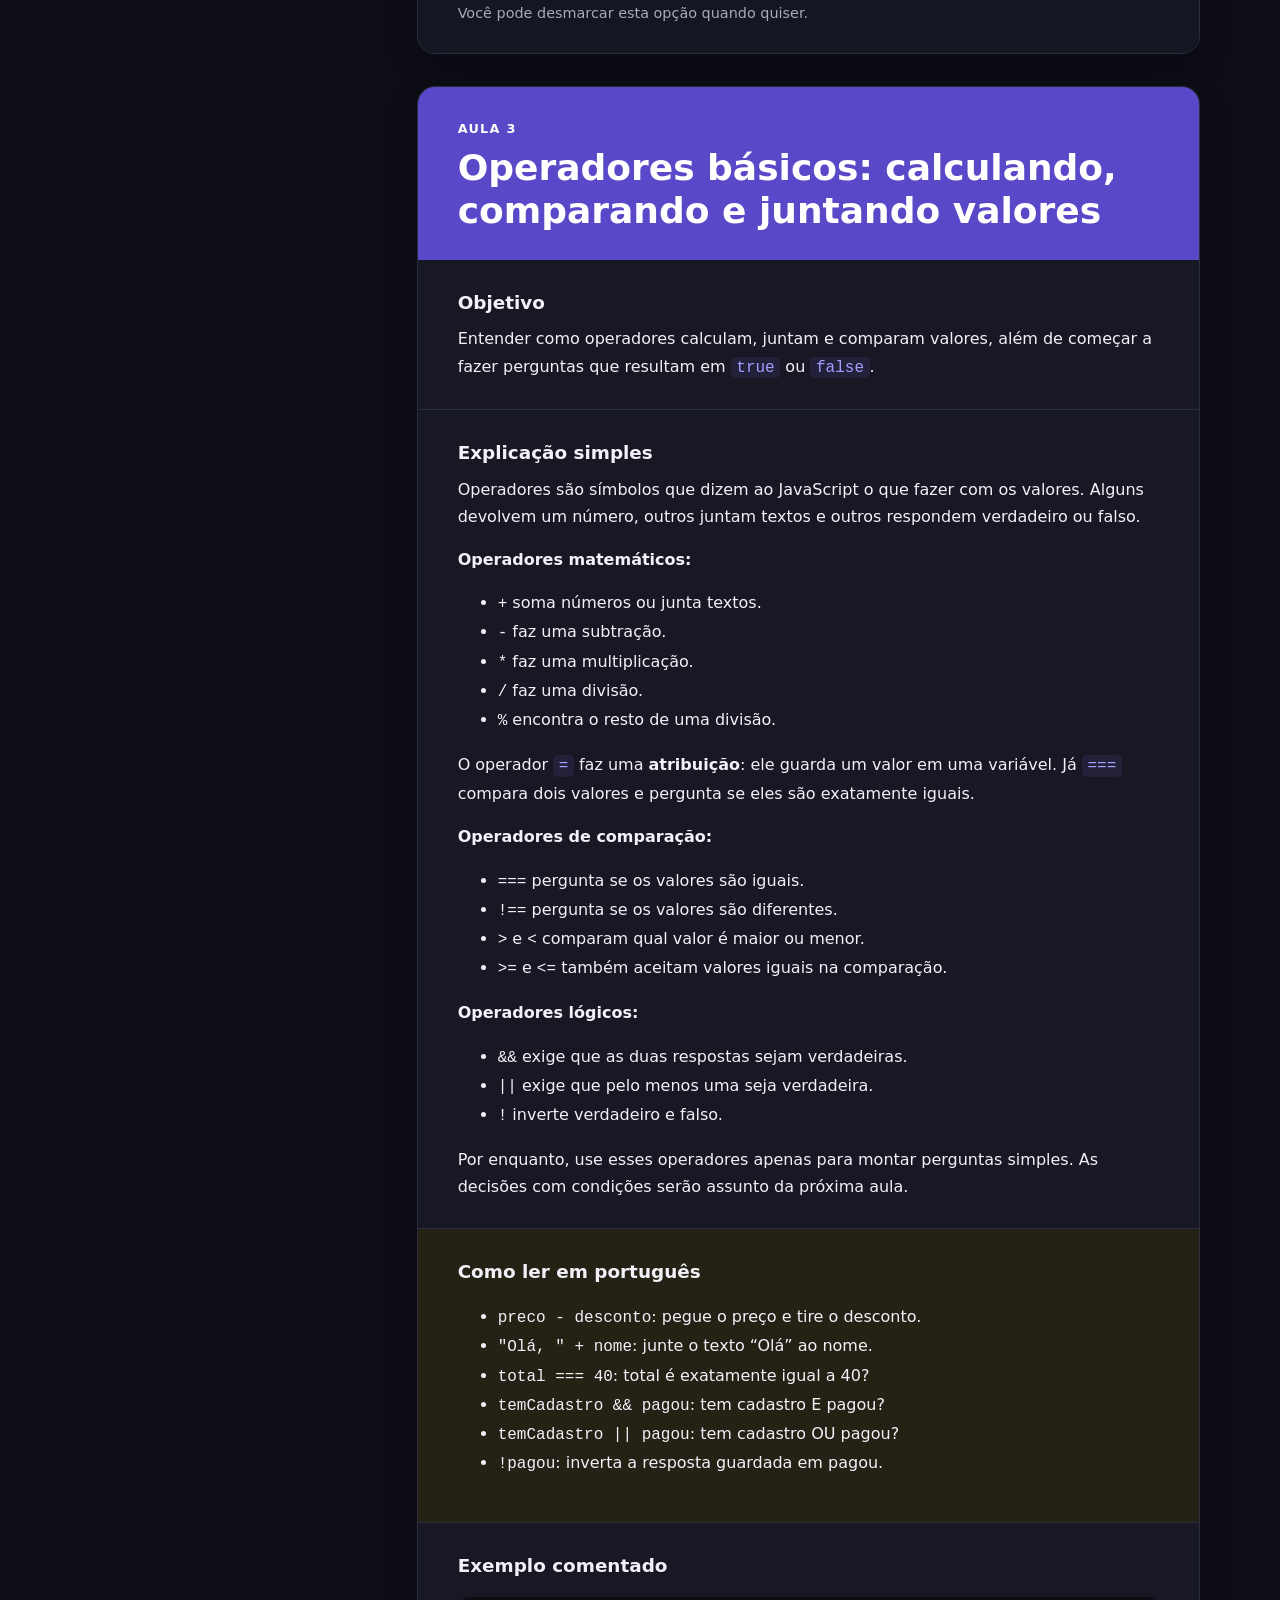
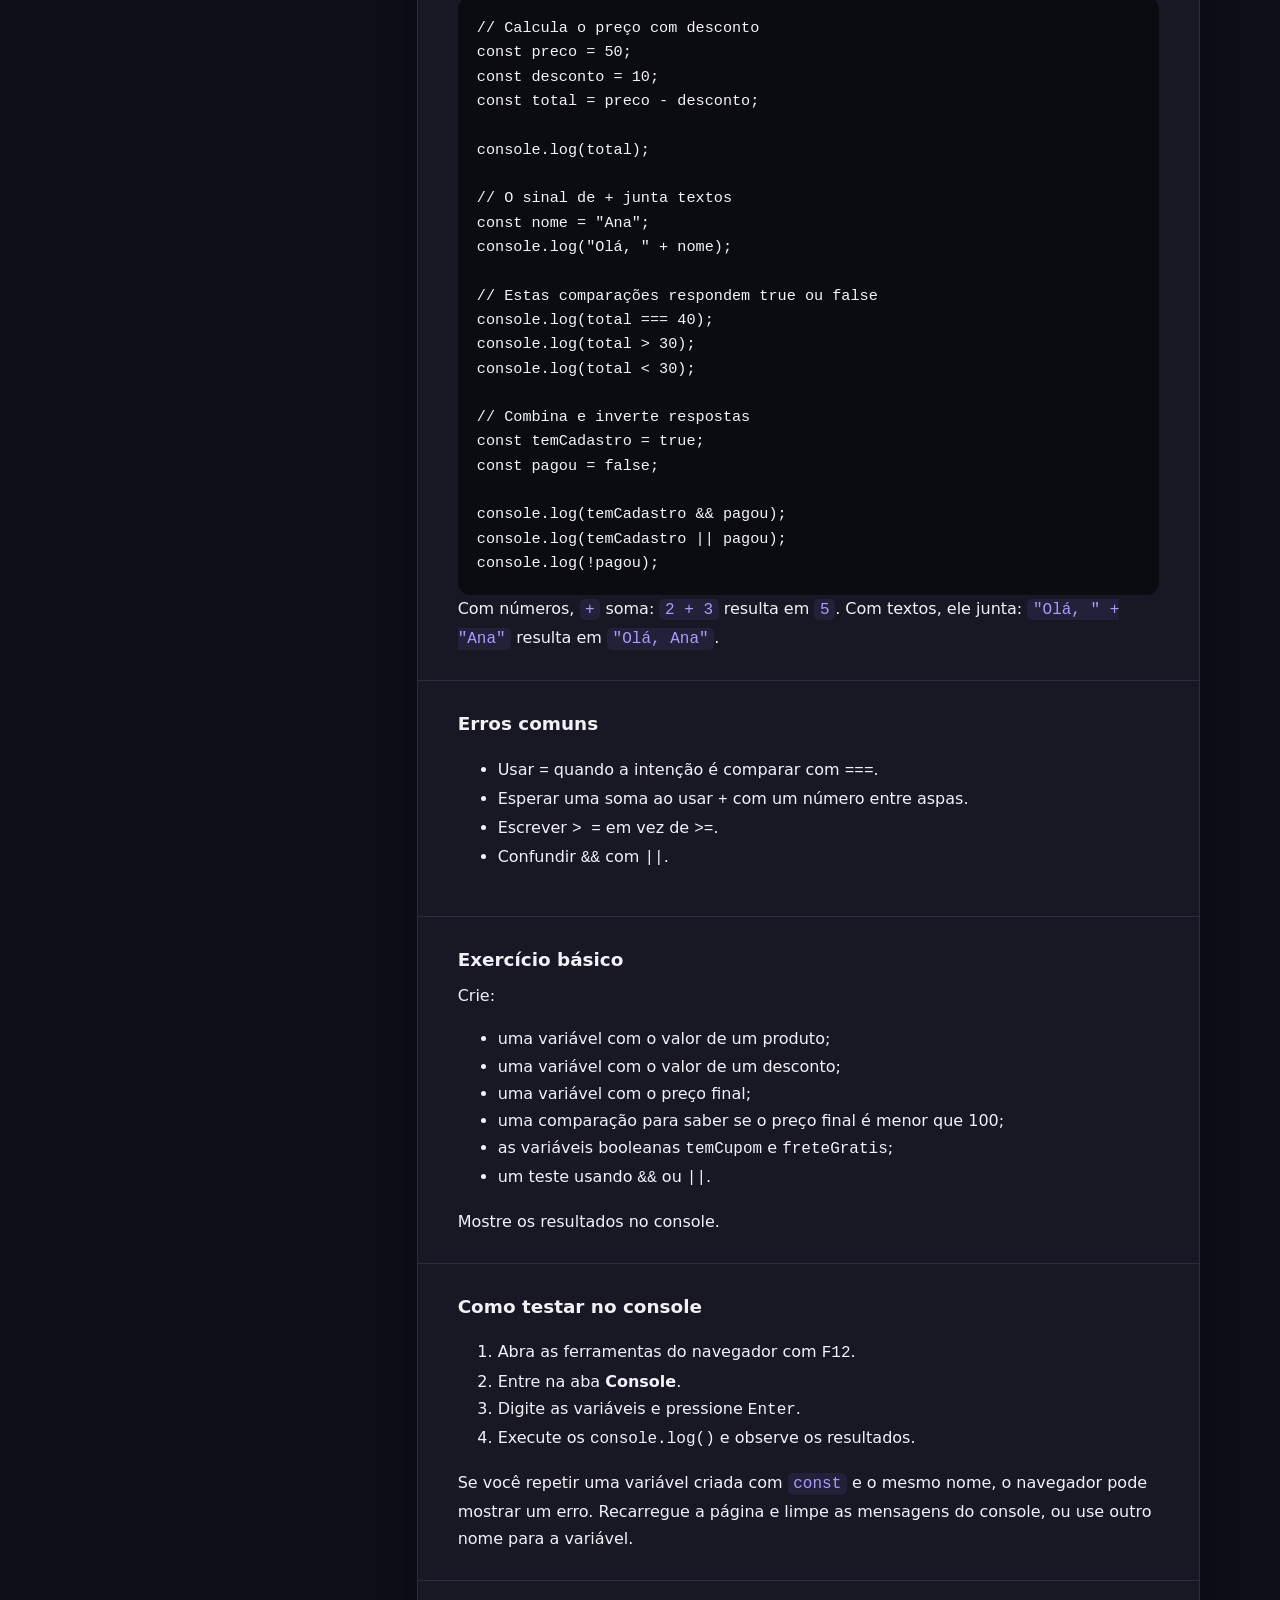
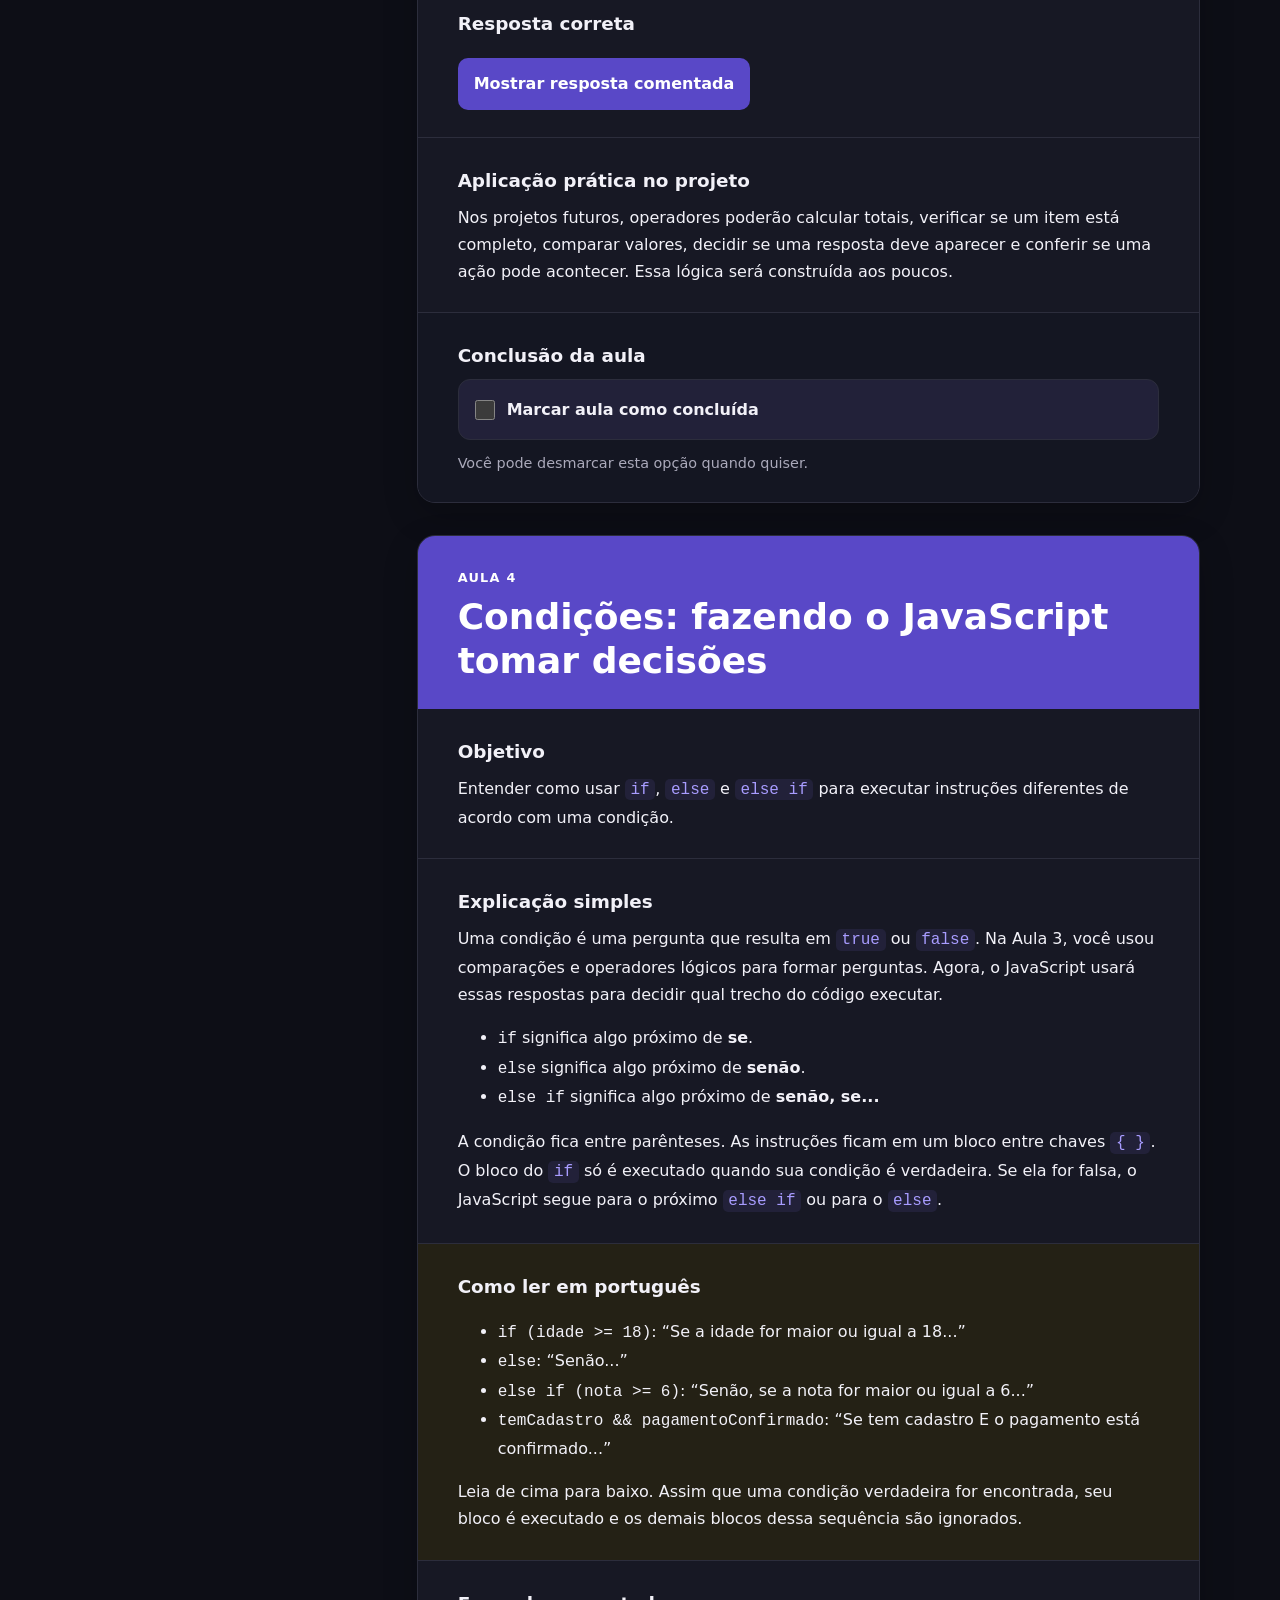
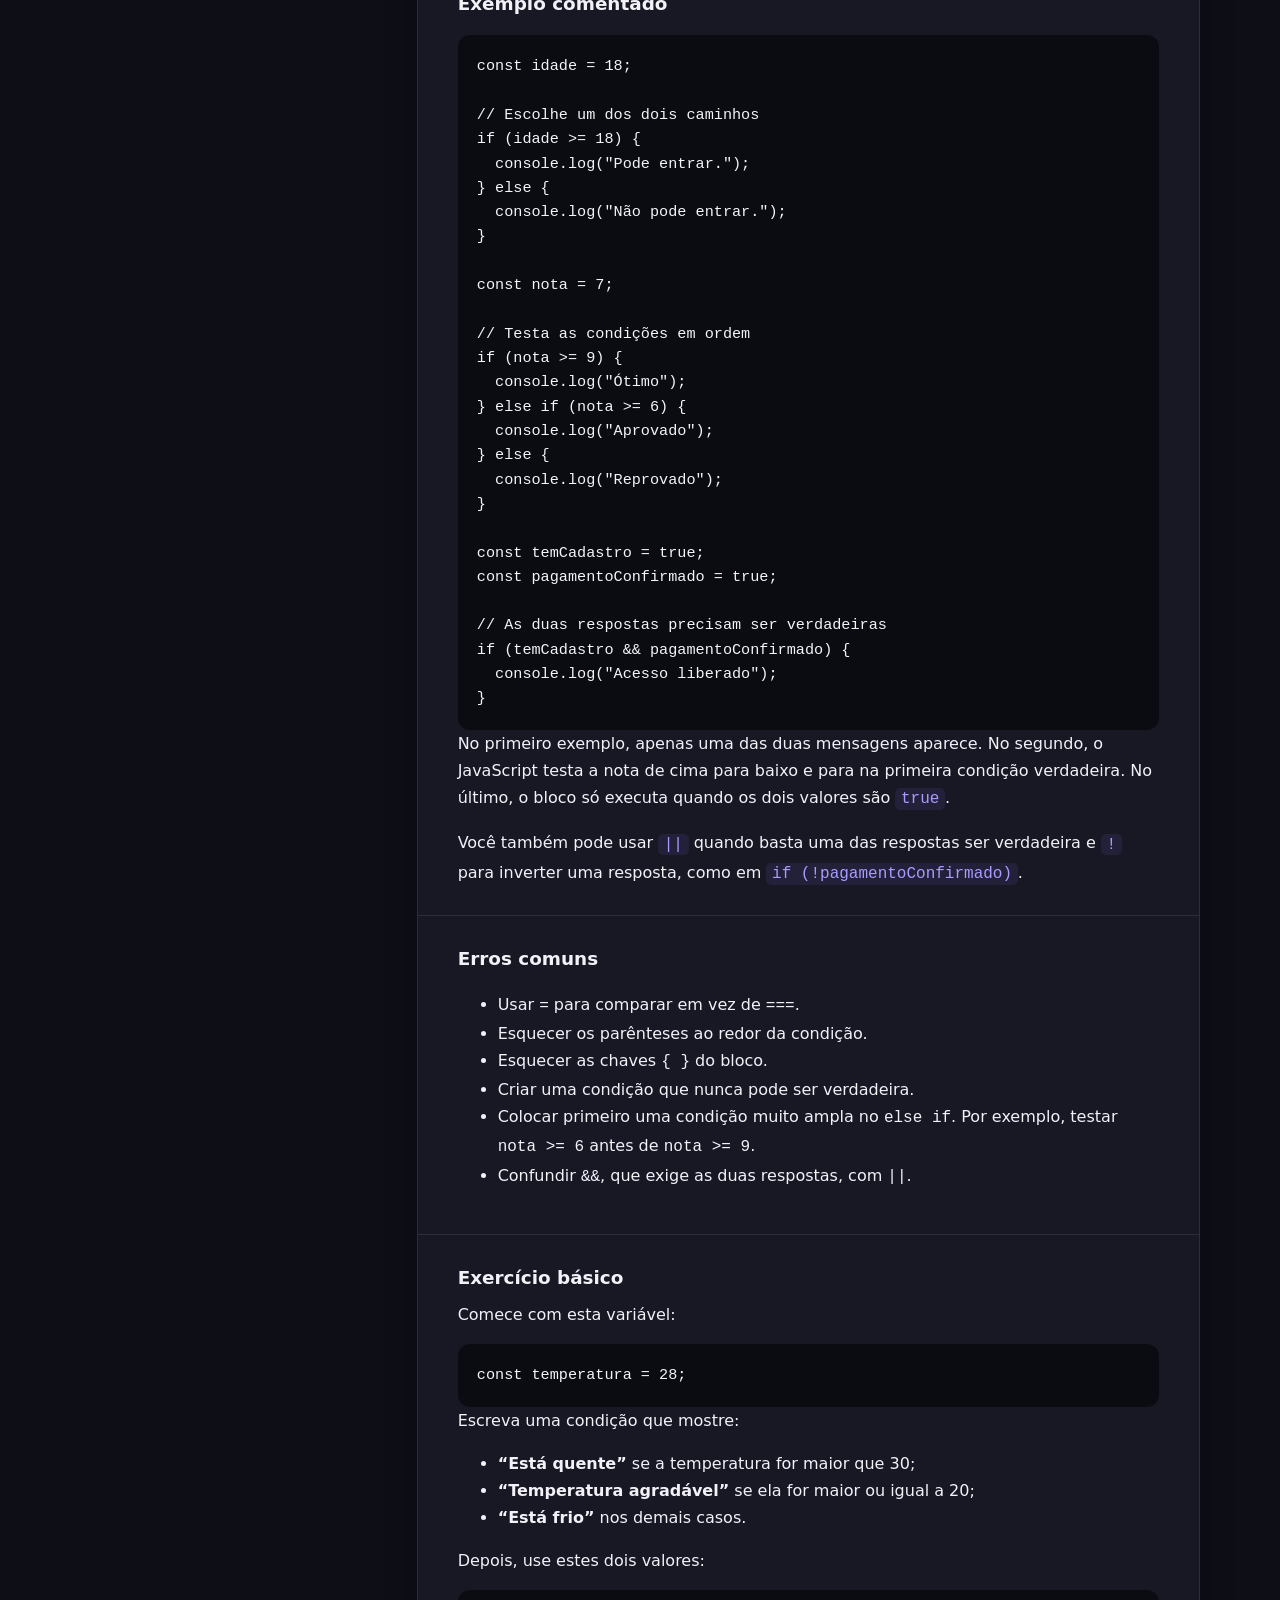
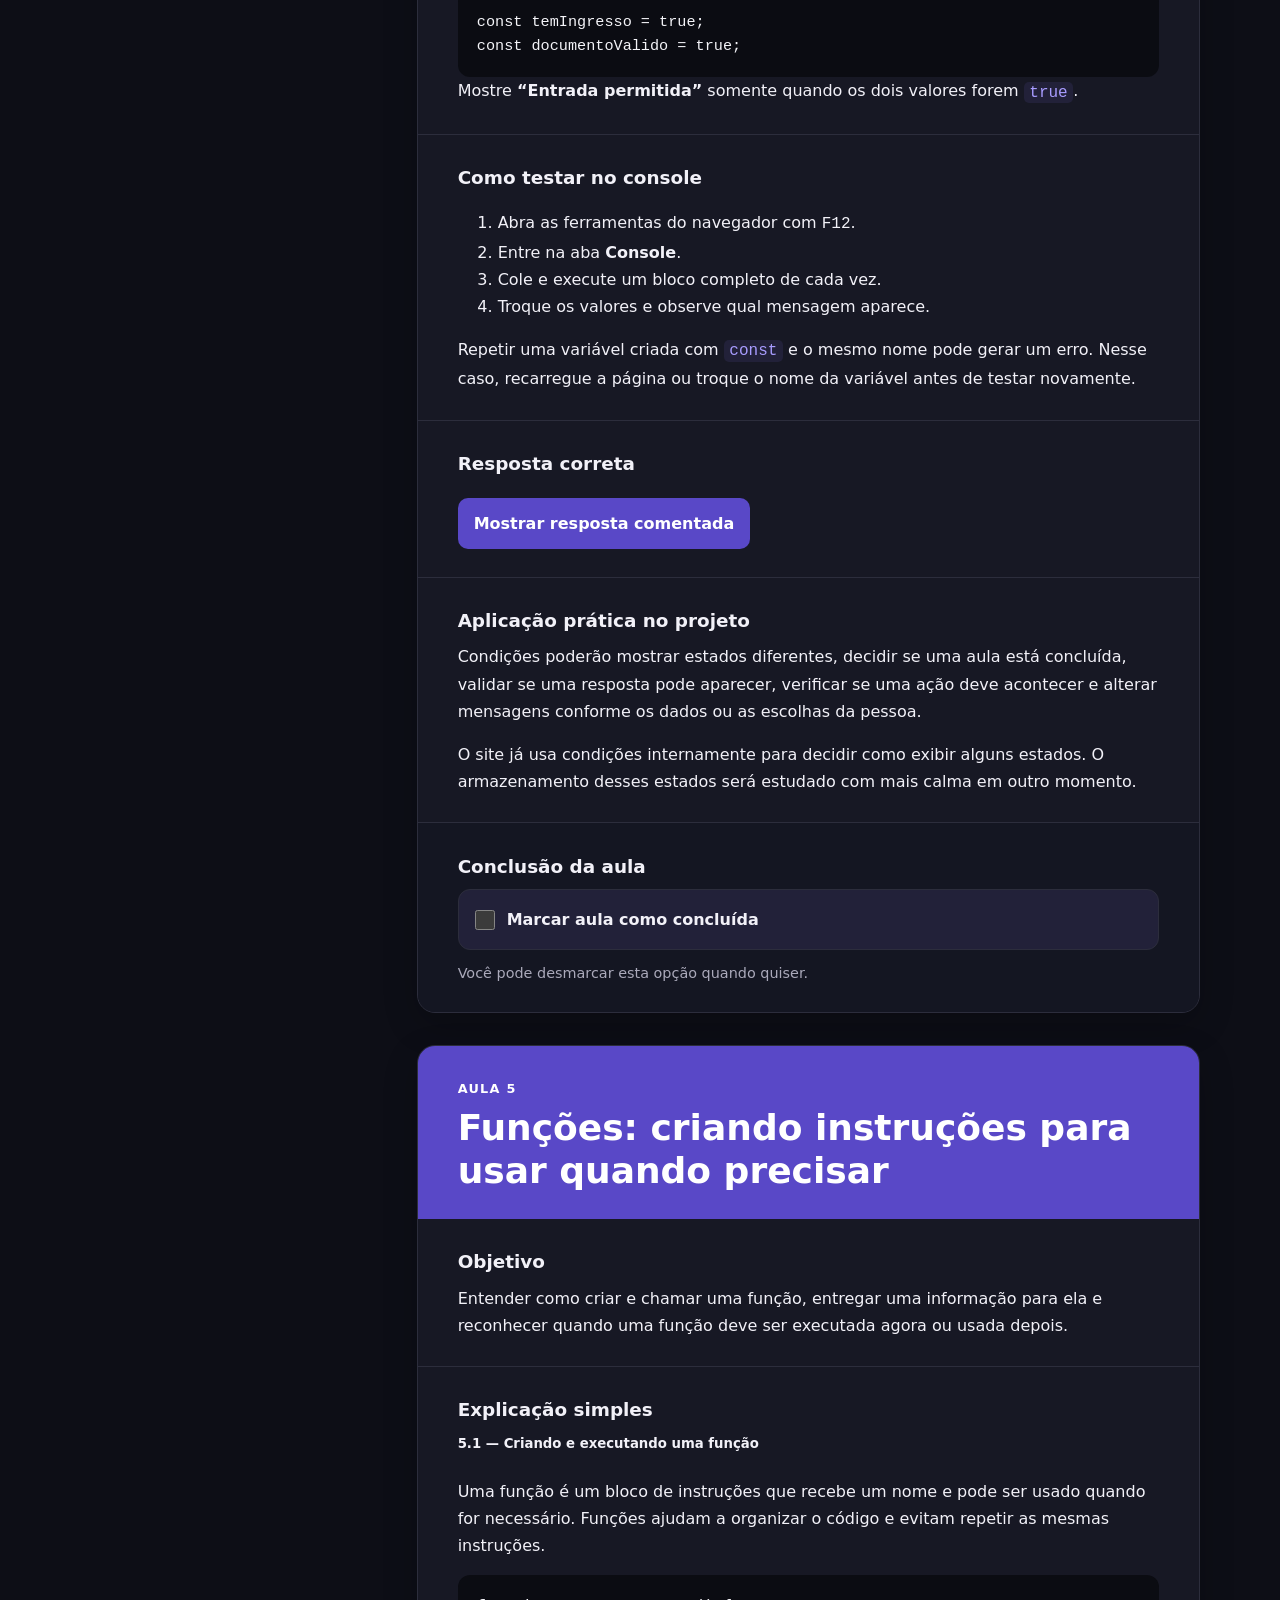
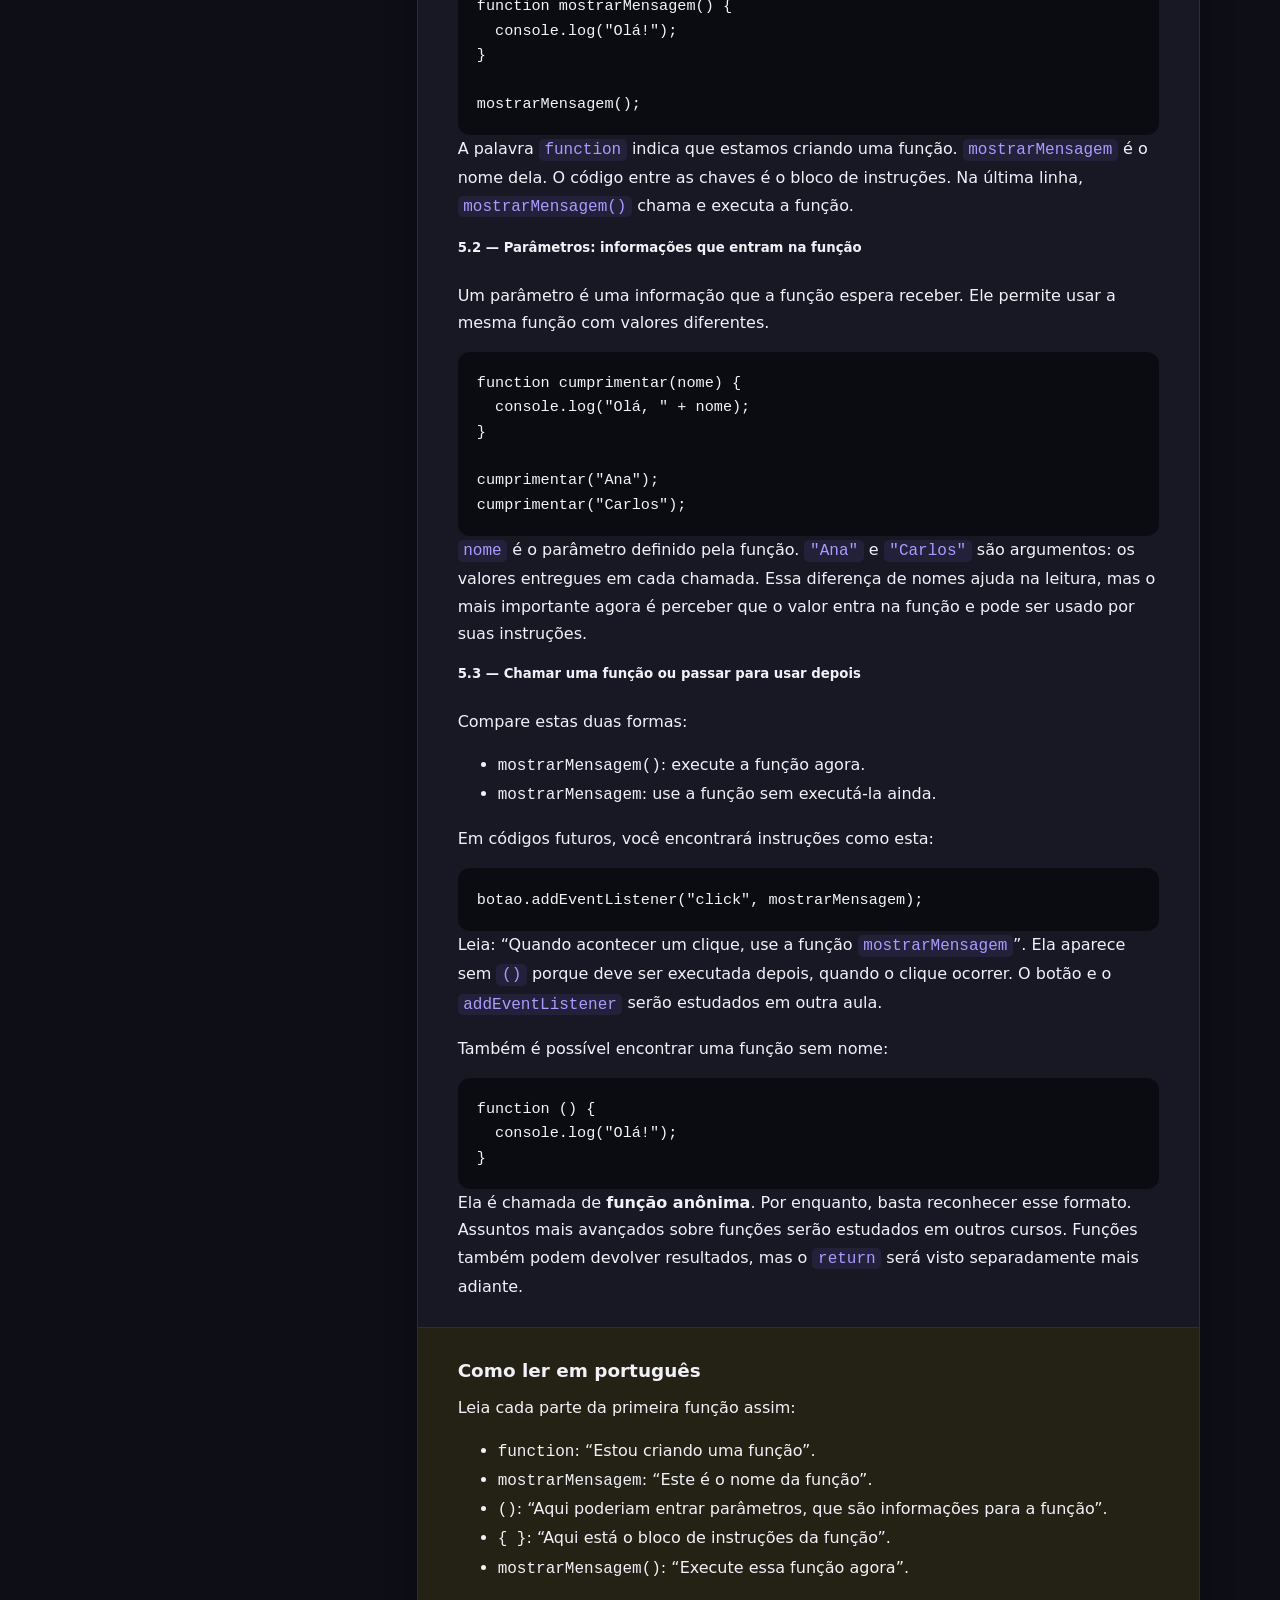
==== commit dd66ad18: "content: cria aula 7 de objetos" ====
--- a/index.html
+++ b/index.html
@@ -116,9 +116,13 @@
                     <a href="#aula-6">Arrays: trabalhando com listas</a>
                     <span class="lesson-status">Não concluída</span>
                   </li>
-                  <li class="future">
-                    Objetos: organizando informações
-                    <span class="coming-soon">Em breve</span>
+                  <li
+                    class="current"
+                    data-course-id="javascript-iniciante"
+                    data-lesson-id="aula-7"
+                  >
+                    <a href="#aula-7">Objetos: organizando informações</a>
+                    <span class="lesson-status">Não concluída</span>
                   </li>
                   <li class="future">
                     Métodos: quando uma coisa faz alguma coisa
@@ -1575,6 +1579,292 @@
                   <p>Você pode desmarcar esta opção quando quiser.</p>
                 </section>
               </article>
+
+              <!-- Sétima aula real do curso -->
+              <article class="lesson" id="aula-7">
+                <header class="lesson-header">
+                  <span>Aula 7</span>
+                  <h3>Objetos: organizando informações</h3>
+                </header>
+
+                <section>
+                  <h4>Objetivo</h4>
+                  <p>
+                    Entender como criar um objeto, acessar suas propriedades e
+                    alterar ou adicionar informações relacionadas à mesma coisa.
+                  </p>
+                </section>
+
+                <section>
+                  <h4>Explicação simples</h4>
+                  <p>
+                    Um <strong>objeto</strong> agrupa informações que pertencem
+                    à mesma coisa. Em vez de manter os dados de uma pessoa em
+                    variáveis separadas:
+                  </p>
+                  <pre><code>const nome = "Ana";
+const idade = 30;
+const estaEstudando = true;</code></pre>
+                  <p>podemos reuni-los em um objeto:</p>
+                  <pre><code>const pessoa = {
+  nome: "Ana",
+  idade: 30,
+  estaEstudando: true
+};</code></pre>
+                  <p>
+                    As chaves <code>{ }</code> indicam o começo e o fim do
+                    objeto. <code>nome</code>, <code>idade</code> e
+                    <code>estaEstudando</code> são propriedades, também chamadas
+                    de chaves. Cada propriedade é seguida por dois-pontos
+                    <code>:</code> e pelo seu valor. As propriedades são
+                    separadas por vírgulas.
+                  </p>
+                  <p>
+                    Para acessar uma informação, usamos um ponto entre o objeto
+                    e a propriedade: <code>pessoa.nome</code>. Nessa leitura,
+                    <code>pessoa</code> é o objeto, o ponto indica que queremos
+                    algo dentro dele e <code>nome</code> é a propriedade
+                    desejada.
+                  </p>
+                  <p>
+                    O ponto já apareceu em <code>console.log()</code>,
+                    <code>frutas.length</code> e <code>frutas.push()</code>. Por
+                    enquanto, vamos usá-lo apenas para acessar propriedades. O
+                    assunto será aprofundado na aula de métodos.
+                  </p>
+
+                  <h5>Array ou objeto?</h5>
+                  <pre><code>const frutas = ["Maçã", "Banana", "Uva"];
+
+const pessoa = {
+  nome: "Ana",
+  idade: 30
+};</code></pre>
+                  <ul>
+                    <li>
+                      Um array representa uma lista, e seus itens são acessados
+                      principalmente pela posição, como <code>frutas[0]</code>.
+                    </li>
+                    <li>
+                      Um objeto reúne informações relacionadas sobre algo, e
+                      seus valores são acessados pelo nome da propriedade, como
+                      <code>pessoa.nome</code>.
+                    </li>
+                  </ul>
+                  <p>
+                    Como explicação inicial, pense assim: um array responde
+                    melhor a “quais itens existem nesta lista?”, enquanto um
+                    objeto responde melhor a “quais informações descrevem esta
+                    coisa?”. Essa comparação ajuda no começo, mas não é uma regra
+                    absoluta para todos os programas.
+                  </p>
+                </section>
+
+                <section class="pronunciation">
+                  <h4>Como ler em português</h4>
+                  <p>Para o objeto <code>pessoa</code>, leia:</p>
+                  <ul>
+                    <li>
+                      <code>const pessoa = { ... };</code>: “Crie um objeto
+                      chamado pessoa. Nele, guarde o nome Ana, a idade 30 e a
+                      informação de que está estudando”.
+                    </li>
+                    <li>
+                      <code>pessoa.nome</code>: “Pegue a informação nome do
+                      objeto pessoa”.
+                    </li>
+                    <li>
+                      <code>pessoa.idade</code>: “Pegue a idade da pessoa”.
+                    </li>
+                    <li>
+                      <code>pessoa.idade = 31</code>: “Troque a idade da pessoa
+                      para 31”.
+                    </li>
+                    <li>
+                      <code>pessoa.cidade = "Rio de Janeiro"</code>: “Adicione ao
+                      objeto pessoa a informação cidade com o valor Rio de
+                      Janeiro”.
+                    </li>
+                  </ul>
+                </section>
+
+                <section>
+                  <h4>Exemplo comentado</h4>
+                  <pre><code>const curso = {
+  nome: "JavaScript Iniciante",
+  aulasDisponiveis: 7,
+  gratuito: true
+};
+
+// Mostra o objeto completo
+console.log(curso);
+
+// Acessa duas propriedades
+console.log(curso.nome);
+console.log(curso.aulasDisponiveis);
+
+// Altera um valor existente
+curso.aulasDisponiveis = 8;
+console.log(curso.aulasDisponiveis);
+
+// Adiciona uma nova propriedade
+curso.categoria = "Programação";
+console.log(curso);</code></pre>
+                  <p>
+                    Primeiro, o objeto reúne três informações sobre o curso. O
+                    ponto permite mostrar uma propriedade específica. Depois,
+                    <code>aulasDisponiveis</code> muda de <code>7</code> para
+                    <code>8</code>, e <code>categoria</code> é adicionada ao
+                    objeto.
+                  </p>
+                  <p>
+                    Mesmo criado com <code>const</code>, o objeto pode ter uma
+                    propriedade interna alterada. De forma simples:
+                    <code>const</code> impede trocar a variável
+                    <code>curso</code> por outro valor, mas as informações dentro
+                    do objeto ainda podem mudar.
+                  </p>
+                </section>
+
+                <section>
+                  <h4>Erros comuns</h4>
+                  <ul>
+                    <li>Confundir as chaves <code>{ }</code> do objeto com os colchetes <code>[]</code> do array.</li>
+                    <li>Esquecer os dois-pontos entre a chave e o valor.</li>
+                    <li>Esquecer a vírgula entre as propriedades.</li>
+                    <li>Tentar usar <code>pessoa[0]</code> para acessar a primeira propriedade.</li>
+                    <li>Escrever um nome de propriedade diferente do que existe.</li>
+                    <li>Esquecer o ponto em <code>pessoa.nome</code>.</li>
+                    <li>
+                      Confundir o sinal <code>=</code> usado para alterar um valor
+                      com os dois-pontos usados na criação do objeto.
+                    </li>
+                  </ul>
+                </section>
+
+                <section>
+                  <h4>Exercício básico</h4>
+                  <p>Crie um objeto chamado <code>livro</code> com:</p>
+                  <ul>
+                    <li><code>titulo</code>: “JavaScript para Iniciantes”;</li>
+                    <li><code>autor</code>: “Ana”;</li>
+                    <li><code>paginas</code>: <code>200</code>;</li>
+                    <li><code>estaLendo</code>: <code>true</code>.</li>
+                  </ul>
+                  <p>Depois:</p>
+                  <ol>
+                    <li>mostre o objeto completo;</li>
+                    <li>mostre somente o título;</li>
+                    <li>mostre somente a quantidade de páginas;</li>
+                    <li>altere o número de páginas;</li>
+                    <li>adicione uma propriedade chamada <code>categoria</code>;</li>
+                    <li>mostre o objeto novamente.</li>
+                  </ol>
+                </section>
+
+                <section>
+                  <h4>Como testar no console</h4>
+                  <ol>
+                    <li>Abra as ferramentas do navegador com <kbd>F12</kbd>.</li>
+                    <li>Entre na aba <strong>Console</strong>.</li>
+                    <li>Cole primeiro o objeto completo e pressione <kbd>Enter</kbd>.</li>
+                    <li>Acesse cada propriedade separadamente.</li>
+                    <li>Altere um valor e adicione uma nova propriedade.</li>
+                    <li>Mostre o objeto novamente para observar as mudanças.</li>
+                  </ol>
+                  <p>
+                    Se repetir uma declaração com <code>const</code> e o mesmo
+                    nome, recarregue a página ou troque o nome da variável antes
+                    de testar novamente.
+                  </p>
+                </section>
+
+                <section>
+                  <h4>Resposta correta</h4>
+
+                  <button
+                    class="answer-toggle"
+                    type="button"
+                    aria-expanded="false"
+                    aria-controls="exercise-answer-7"
+                  >
+                    Mostrar resposta comentada
+                  </button>
+
+                  <div class="answer" id="exercise-answer-7" hidden>
+                    <pre><code>const livro = {
+  titulo: "JavaScript para Iniciantes",
+  autor: "Ana",
+  paginas: 200,
+  estaLendo: true
+};
+
+console.log(livro);
+console.log(livro.titulo);
+console.log(livro.paginas);
+
+livro.paginas = 220;
+livro.categoria = "Programação";
+
+console.log(livro);</code></pre>
+                    <h5>Explicação da resposta</h5>
+                    <ul>
+                      <li>
+                        As chaves criam o objeto e agrupam as informações do
+                        livro.
+                      </li>
+                      <li>
+                        Cada par possui uma chave, dois-pontos e um valor; as
+                        vírgulas separam as propriedades.
+                      </li>
+                      <li>
+                        <code>livro.titulo</code> e <code>livro.paginas</code>
+                        usam o ponto para acessar informações específicas.
+                      </li>
+                      <li>
+                        <code>livro.paginas = 220</code> altera uma propriedade
+                        que já existia.
+                      </li>
+                      <li>
+                        <code>livro.categoria = "Programação"</code> cria uma nova
+                        propriedade no objeto.
+                      </li>
+                    </ul>
+                  </div>
+                </section>
+
+                <section>
+                  <h4>Aplicação prática no projeto</h4>
+                  <p>
+                    Objetos poderão representar uma tarefa, uma aula, um
+                    usuário, um produto ou uma configuração. No Mini Checklist,
+                    uma tarefa poderá ser representada assim:
+                  </p>
+                  <pre><code>{
+  texto: "Estudar JavaScript",
+  concluida: false
+}</code></pre>
+                  <p>
+                    Esse é apenas um exemplo conceitual. O projeto não será
+                    implementado nesta aula.
+                  </p>
+                </section>
+
+                <section class="lesson-completion">
+                  <h4>Conclusão da aula</h4>
+                  <label class="completion-control" for="completion-aula-7">
+                    <input
+                      class="lesson-completion-input"
+                      id="completion-aula-7"
+                      type="checkbox"
+                      data-course-id="javascript-iniciante"
+                      data-lesson-id="aula-7"
+                    />
+                    <span class="completion-label-text">Marcar aula como concluída</span>
+                  </label>
+                  <p>Você pode desmarcar esta opção quando quiser.</p>
+                </section>
+              </article>
             </div>
           </div>
         </div>
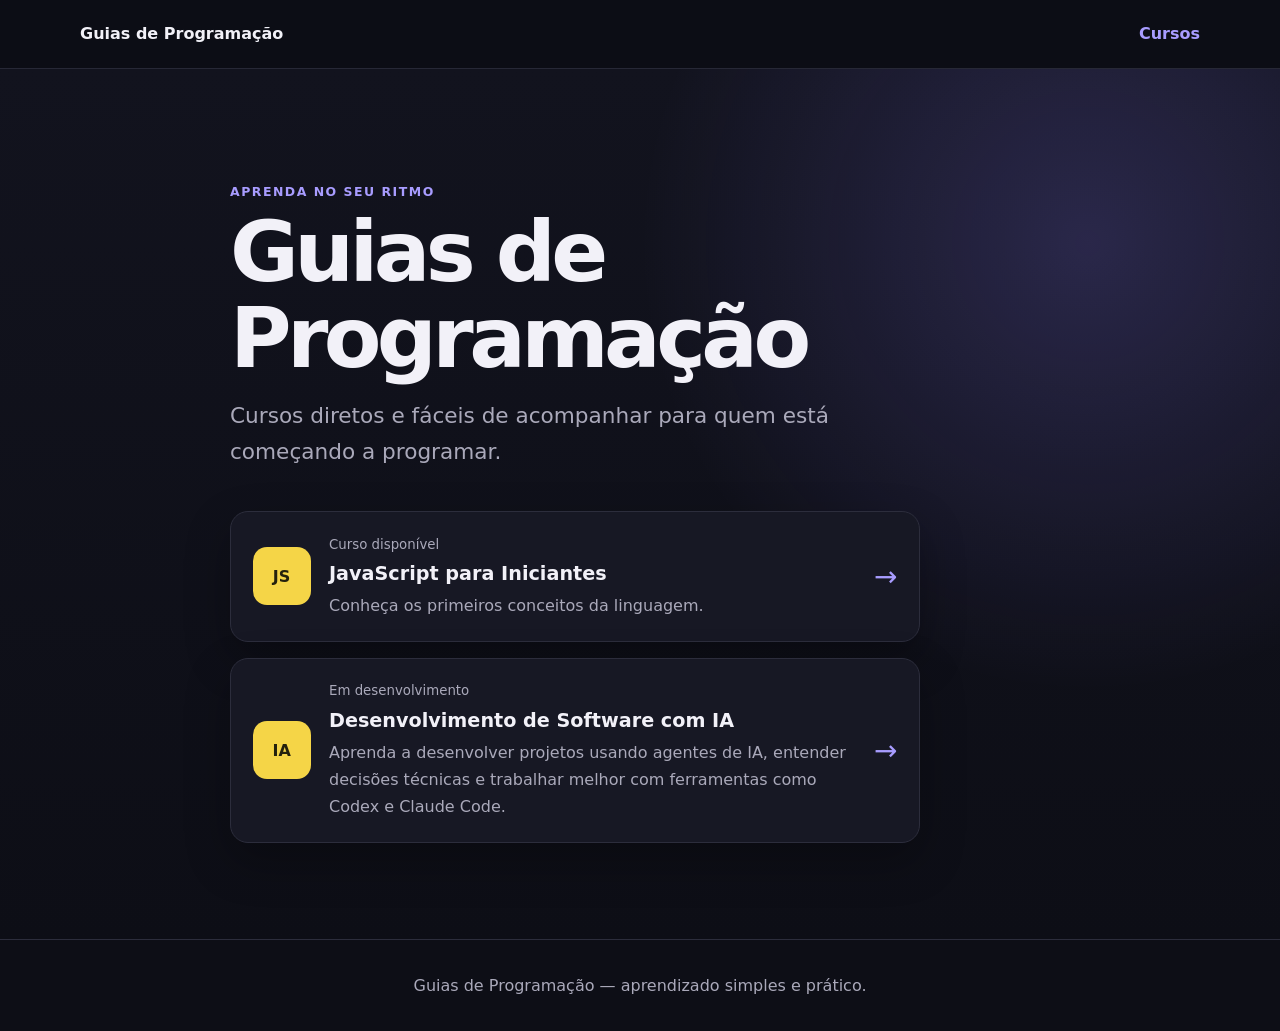
==== commit e7dbbbdd: "refactor(site): separa home e páginas dos cursos" ====
--- a/index.html
+++ b/index.html
@@ -11,19 +11,16 @@
     <link rel="stylesheet" href="styles.css" />
   </head>
   <body>
-    <!-- Cabeçalho e navegação principal -->
     <header class="site-header">
       <div class="container header-content">
         <a class="brand" href="#inicio">Guias de Programação</a>
         <nav aria-label="Navegação principal">
-          <a href="#curso">Curso</a>
-          <a href="#projetos">Projetos</a>
+          <a href="#cursos">Cursos</a>
         </nav>
       </div>
     </header>
 
     <main>
-      <!-- Apresentação do projeto -->
       <section class="hero" id="inicio">
         <div class="container hero-content">
           <p class="eyebrow">Aprenda no seu ritmo</p>
@@ -33,1867 +30,38 @@
             programar.
           </p>
 
-          <a class="course-card" href="#curso" aria-label="Acessar o curso JavaScript Iniciante">
-            <span class="course-icon" aria-hidden="true">JS</span>
-            <span>
-              <small>Curso disponível</small>
-              <strong>JavaScript Iniciante</strong>
-              <span>Conheça os primeiros conceitos da linguagem.</span>
-            </span>
-            <span class="arrow" aria-hidden="true">→</span>
-          </a>
-        </div>
-      </section>
+          <div class="course-cards" id="cursos" aria-label="Cursos">
+            <a
+              class="course-card"
+              href="cursos/javascript-iniciante/"
+              aria-label="Acessar o curso JavaScript para Iniciantes"
+            >
+              <span class="course-icon" aria-hidden="true">JS</span>
+              <span>
+                <small>Curso disponível</small>
+                <strong>JavaScript para Iniciantes</strong>
+                <span>Conheça os primeiros conceitos da linguagem.</span>
+              </span>
+              <span class="arrow" aria-hidden="true">→</span>
+            </a>
 
-      <!-- Visão inicial do curso -->
-      <section class="course-section" id="curso">
-        <div class="container">
-          <div class="section-heading">
-            <p class="eyebrow">Curso introdutório</p>
-            <h2>JavaScript Iniciante</h2>
-            <p>Um primeiro contato com JavaScript, explicado passo a passo.</p>
-          </div>
-
-          <div class="course-layout">
-            <!-- Trilha do curso com aulas disponíveis e conteúdos planejados -->
-            <aside class="summary" aria-labelledby="summary-title" tabindex="0">
-              <h3 id="summary-title">Sumário do curso</h3>
-
-              <div class="summary-group">
-                <h4>Fundamentos</h4>
-                <ol>
-                  <li
-                    class="current"
-                    data-course-id="javascript-iniciante"
-                    data-lesson-id="aula-1"
-                  >
-                    <a href="#aula-1">O que é JavaScript e como pensar sem decorar tudo</a>
-                    <span class="lesson-status">Não concluída</span>
-                  </li>
-                  <li
-                    class="current"
-                    data-course-id="javascript-iniciante"
-                    data-lesson-id="aula-2"
-                  >
-                    <a href="#aula-2">Variáveis e valores</a>
-                    <span class="lesson-status">Não concluída</span>
-                  </li>
-                  <li
-                    class="current"
-                    data-course-id="javascript-iniciante"
-                    data-lesson-id="aula-3"
-                  >
-                    <a href="#aula-3">Operadores básicos</a>
-                    <span class="lesson-status">Não concluída</span>
-                  </li>
-                  <li
-                    class="current"
-                    data-course-id="javascript-iniciante"
-                    data-lesson-id="aula-4"
-                  >
-                    <a href="#aula-4">Condições</a>
-                    <span class="lesson-status">Não concluída</span>
-                  </li>
-                  <li
-                    class="current"
-                    data-course-id="javascript-iniciante"
-                    data-lesson-id="aula-5"
-                  >
-                    <a href="#aula-5">Funções</a>
-                    <span class="lesson-status">Não concluída</span>
-                  </li>
-                </ol>
-              </div>
-
-              <div class="summary-group">
-                <h4>Dados e coleções</h4>
-                <ol start="6">
-                  <li
-                    class="current"
-                    data-course-id="javascript-iniciante"
-                    data-lesson-id="aula-6"
-                  >
-                    <a href="#aula-6">Arrays: trabalhando com listas</a>
-                    <span class="lesson-status">Não concluída</span>
-                  </li>
-                  <li
-                    class="current"
-                    data-course-id="javascript-iniciante"
-                    data-lesson-id="aula-7"
-                  >
-                    <a href="#aula-7">Objetos: organizando informações</a>
-                    <span class="lesson-status">Não concluída</span>
-                  </li>
-                  <li class="future">
-                    Métodos: quando uma coisa faz alguma coisa
-                    <span class="coming-soon">Em breve</span>
-                  </li>
-                </ol>
-              </div>
-
-              <div class="summary-group">
-                <h4>Repetição e transformação</h4>
-                <ol start="9">
-                  <li class="future">
-                    Repetindo ações com forEach
-                    <span class="coming-soon">Em breve</span>
-                  </li>
-                  <li class="future">
-                    Transformando e filtrando listas com map e filter
-                    <span class="coming-soon">Em breve</span>
-                  </li>
-                </ol>
-              </div>
-
-              <div class="summary-group">
-                <h4>JavaScript na página</h4>
-                <ol start="11">
-                  <li class="future">
-                    DOM: encontrando elementos do HTML
-                    <span class="coming-soon">Em breve</span>
-                  </li>
-                  <li class="future">
-                    Eventos: reagindo a cliques e outras ações
-                    <span class="coming-soon">Em breve</span>
-                  </li>
-                  <li class="future">
-                    Classes e estados visuais
-                    <span class="coming-soon">Em breve</span>
-                  </li>
-                </ol>
-              </div>
-
-              <div class="summary-group summary-project">
-                <h4>Projeto prático 1</h4>
-                <div class="summary-project-card">
-                  <strong>Landing Page Interativa</strong>
-                  <span class="project-status">Em breve</span>
-                  <p>
-                    Projeto visual para aplicar DOM, eventos, classes e
-                    interação com HTML/CSS.
-                  </p>
-                </div>
-              </div>
-
-              <div class="summary-group">
-                <h4>Consolidando o JavaScript</h4>
-                <ol start="14">
-                  <li class="future">
-                    Debug e leitura de erros
-                    <span class="coming-soon">Em breve</span>
-                  </li>
-                  <li class="future">
-                    Como ler código JavaScript maior
-                    <span class="coming-soon">Em breve</span>
-                  </li>
-                  <li class="future">
-                    Salvando dados no navegador com localStorage
-                    <span class="coming-soon">Em breve</span>
-                  </li>
-                </ol>
-              </div>
-
-              <div class="summary-group summary-project">
-                <h4>Projeto prático 2</h4>
-                <div class="summary-project-card">
-                  <strong>Mini Checklist</strong>
-                  <span class="project-status">Em breve</span>
-                  <p>
-                    Projeto para aplicar arrays, objetos, funções, condições,
-                    atualização da interface e armazenamento local.
-                  </p>
-                </div>
-              </div>
-            </aside>
-
-            <div class="lessons">
-              <!-- Primeira aula real do curso -->
-              <article class="lesson" id="aula-1">
-              <header class="lesson-header">
-                <span>Aula 1</span>
-                <h3>O que é JavaScript e como pensar sem decorar tudo</h3>
-              </header>
-
-              <section>
-                <h4>Objetivo</h4>
-                <p>
-                  Entender para que o JavaScript é usado, aprender a ler um
-                  código simples em português e fazer um primeiro teste no
-                  console do navegador.
-                </p>
-              </section>
-
-              <section>
-                <h4>Explicação simples</h4>
-                <p>
-                  JavaScript é uma linguagem de programação: uma forma de
-                  escrever instruções para o computador. Em uma página, cada
-                  tecnologia tem um papel principal:
-                </p>
-                <ul>
-                  <li><strong>HTML</strong> organiza o conteúdo.</li>
-                  <li><strong>CSS</strong> cuida da aparência.</li>
-                  <li>
-                    <strong>JavaScript</strong> cria comportamentos, lógica e
-                    interação.
-                  </li>
-                </ul>
-                <p>
-                  Lógica é a sequência de instruções usada para chegar a um
-                  resultado. No começo, você não precisa decorar todos os
-                  comandos. O mais importante é entender o que cada linha pede
-                  ao computador e saber onde consultar quando tiver dúvida.
-                </p>
-              </section>
-
-              <section class="pronunciation">
-                <h4>Como ler em português</h4>
-                <p>
-                  Leia o código como uma sequência de instruções simples:
-                  <strong
-                    >“Guarde o texto Carlos dentro de uma caixinha chamada
-                    nome. Depois, mostre no console a mensagem Olá,
-                    Carlos.”</strong
-                  >
-                </p>
-                <p>
-                  Essa “caixinha” é uma <strong>variável</strong>: um nome usado
-                  para guardar um valor. Traduzir cada linha para o português
-                  ajuda mais do que tentar decorar o código.
-                </p>
-              </section>
-
-              <section>
-                <h4>Exemplo comentado</h4>
-                <pre><code>// Guarda um texto na variável nome
-const nome = "Carlos";
-
-// Mostra a mensagem no console
-console.log("Olá, " + nome);
-
-// Também é possível mostrar um número
-console.log(10);</code></pre>
-                <p>
-                  <code>const</code> cria uma variável. O sinal de
-                  <code>+</code> junta o texto <code>"Olá, "</code> ao nome
-                  guardado. Já <code>console.log()</code> mostra o resultado no
-                  console. Textos ficam entre aspas; números, como
-                  <code>10</code>, não precisam delas.
-                </p>
-              </section>
-
-              <section>
-                <h4>Erros comuns</h4>
-                <ul>
-                  <li>Esquecer as aspas ao escrever um texto.</li>
-                  <li>Digitar <code>console.log</code> de forma diferente.</li>
-                  <li>Usar <code>nome</code> antes de criar essa variável.</li>
-                </ul>
-              </section>
-
-              <section>
-                <h4>Exercício básico</h4>
-                <p>
-                  Crie uma variável com o seu nome e mostre no console uma
-                  mensagem de boas-vindas. Por exemplo:
-                  <strong>“Olá, Ana!”</strong>
-                </p>
-              </section>
-
-              <section>
-                <h4>Como testar no console</h4>
-                <ol>
-                  <li>Abra as ferramentas do navegador com a tecla <kbd>F12</kbd>.</li>
-                  <li>Escolha a aba <strong>Console</strong>.</li>
-                  <li>Digite ou cole uma linha do código por vez.</li>
-                  <li>Pressione <kbd>Enter</kbd> e observe a mensagem.</li>
-                </ol>
-                <p>O console é um espaço de teste: errar e tentar novamente faz parte.</p>
-              </section>
-
-              <section>
-                <h4>Resposta correta</h4>
-
-                <!-- A resposta começa oculta e é controlada pelo JavaScript -->
-                <button
-                  class="answer-toggle"
-                  type="button"
-                  aria-expanded="false"
-                  aria-controls="exercise-answer"
-                >
-                  Mostrar resposta comentada
-                </button>
-
-                <div class="answer" id="exercise-answer" hidden>
-                  <pre><code>// Troque Ana pelo seu nome
-const meuNome = "Ana";
-
-// Mostra a mensagem de boas-vindas
-console.log("Olá, " + meuNome + "!");</code></pre>
-                  <h5>Explicação da resposta</h5>
-                  <p>
-                    Na primeira linha, <code>const meuNome = "Ana";</code> cria a
-                    variável <code>meuNome</code> e guarda o texto
-                    <code>"Ana"</code> nela.
-                  </p>
-                  <p>
-                    Na segunda instrução, <code>console.log()</code> mostra a
-                    mensagem. Os sinais de <code>+</code> juntam o começo da
-                    frase, o nome guardado e o ponto de exclamação.
-                  </p>
-                </div>
-              </section>
-
-              <section>
-                <h4>Aplicação prática no projeto</h4>
-                <p>
-                  Por enquanto, basta reconhecer o papel do JavaScript. Nas
-                  próximas etapas dos projetos, ele poderá abrir respostas,
-                  reagir a botões e atualizar partes da página. Essas mudanças
-                  serão feitas aos poucos, depois que cada conceito necessário
-                  for ensinado.
-                </p>
-              </section>
-
-              <section class="lesson-completion">
-                <h4>Conclusão da aula</h4>
-                <label class="completion-control" for="completion-aula-1">
-                  <input
-                    class="lesson-completion-input"
-                    id="completion-aula-1"
-                    type="checkbox"
-                    data-course-id="javascript-iniciante"
-                    data-lesson-id="aula-1"
-                  />
-                  <span class="completion-label-text">Marcar aula como concluída</span>
-                </label>
-                <p>Você pode desmarcar esta opção quando quiser.</p>
-              </section>
-              </article>
-
-              <!-- Segunda aula real do curso -->
-              <article class="lesson" id="aula-2">
-                <header class="lesson-header">
-                  <span>Aula 2</span>
-                  <h3>Variáveis e valores: guardando informações no JavaScript</h3>
-                </header>
-
-                <section>
-                  <h4>Objetivo</h4>
-                  <p>
-                    Entender o que são variáveis, conhecer valores básicos e
-                    usar <code>const</code> e <code>let</code> em testes simples
-                    no console.
-                  </p>
-                </section>
-
-                <section>
-                  <h4>Explicação simples</h4>
-                  <p>
-                    Uma variável guarda uma informação para que possamos usá-la
-                    depois. Podemos imaginá-la como uma caixinha com nome, mas
-                    isso é apenas uma analogia para facilitar o começo.
-                  </p>
-                  <p>
-                    Em <code>const nome = "Ana";</code>, <code>nome</code> é o
-                    nome da variável e <code>"Ana"</code> é o valor guardado.
-                    Use <code>const</code> quando esse valor não precisar mudar.
-                    Use <code>let</code> quando ele precisar mudar durante o
-                    programa.
-                  </p>
-                  <p>
-                    Você também pode encontrar <code>var</code> em códigos
-                    antigos. Ele é outra forma de criar variáveis, mas não será
-                    nosso foco agora.
-                  </p>
-                  <p>Por enquanto, vamos usar três tipos de valor:</p>
-                  <ul>
-                    <li><strong>Texto ou string:</strong> fica entre aspas, como <code>"Ana"</code>.</li>
-                    <li><strong>Número:</strong> não usa aspas, como <code>30</code>.</li>
-                    <li>
-                      <strong>Verdadeiro ou falso, chamado booleano:</strong>
-                      usa <code>true</code> ou <code>false</code>.
-                    </li>
-                  </ul>
-                </section>
-
-                <section class="pronunciation">
-                  <h4>Como ler em português</h4>
-                  <p>
-                    <strong
-                      >“Crie uma caixinha chamada nome e guarde o texto Ana.
-                      Crie uma caixinha chamada idade e guarde o número 30.
-                      Crie uma caixinha chamada estaEstudando e guarde
-                      verdadeiro. Depois, mostre esses valores no console.”</strong
-                    >
-                  </p>
-                  <p>
-                    Para <code>let pontos = 0;</code> e
-                    <code>pontos = 10;</code>, leia: “Comece com zero pontos.
-                    Depois, troque esse valor por dez.”
-                  </p>
-                </section>
-
-                <section>
-                  <h4>Exemplo comentado</h4>
-                  <pre><code>// Valores que não precisam mudar
-const nome = "Ana";
-const idade = 30;
-const estaEstudando = true;
-
-console.log(nome);
-console.log(idade);
-console.log(estaEstudando);
-
-// Este valor pode mudar
-let pontos = 0;
-pontos = 10;
-
-console.log(pontos);</code></pre>
-                  <p>
-                    As três primeiras variáveis usam <code>const</code>. A
-                    variável <code>pontos</code> usa <code>let</code> porque seu
-                    valor muda de <code>0</code> para <code>10</code>.
-                  </p>
-                </section>
-
-                <section>
-                  <h4>Erros comuns</h4>
-                  <ul>
-                    <li>Esquecer as aspas em um texto.</li>
-                    <li>Colocar aspas em um número e transformá-lo em texto.</li>
-                    <li>Tentar trocar o valor de uma variável criada com <code>const</code>.</li>
-                    <li>Escrever <code>True</code> ou <code>False</code> com letra maiúscula.</li>
-                  </ul>
-                </section>
-
-                <section>
-                  <h4>Exercício básico</h4>
-                  <p>Crie variáveis para guardar:</p>
-                  <ul>
-                    <li>seu nome;</li>
-                    <li>sua idade;</li>
-                    <li>se você está estudando JavaScript;</li>
-                    <li>uma pontuação inicial.</li>
-                  </ul>
-                  <p>Depois, mostre cada valor no console.</p>
-                </section>
-
-                <section>
-                  <h4>Como testar no console</h4>
-                  <ol>
-                    <li>Abra as ferramentas do navegador com <kbd>F12</kbd>.</li>
-                    <li>Entre na aba <strong>Console</strong>.</li>
-                    <li>Digite ou cole as variáveis uma vez.</li>
-                    <li>Execute cada <code>console.log()</code> e confira o valor mostrado.</li>
-                  </ol>
-                </section>
-
-                <section>
-                  <h4>Resposta correta</h4>
-
-                  <button
-                    class="answer-toggle"
-                    type="button"
-                    aria-expanded="false"
-                    aria-controls="exercise-answer-2"
-                  >
-                    Mostrar resposta comentada
-                  </button>
-
-                  <div class="answer" id="exercise-answer-2" hidden>
-                    <pre><code>// Troque os valores pelos seus dados
-const meuNome = "Ana";
-const minhaIdade = 30;
-const estouEstudandoJavaScript = true;
-let pontuacao = 0;
-
-console.log(meuNome);
-console.log(minhaIdade);
-console.log(estouEstudandoJavaScript);
-console.log(pontuacao);</code></pre>
-                    <h5>Explicação da resposta</h5>
-                    <ul>
-                      <li><code>const meuNome = "Ana";</code> guarda um texto.</li>
-                      <li><code>const minhaIdade = 30;</code> guarda um número.</li>
-                      <li>
-                        <code>const estouEstudandoJavaScript = true;</code> guarda
-                        o valor verdadeiro.
-                      </li>
-                      <li>
-                        <code>let pontuacao = 0;</code> guarda a pontuação em uma
-                        variável que poderá mudar.
-                      </li>
-                      <li>
-                        Cada <code>console.log()</code> mostra no console o valor
-                        da variável escrita entre os parênteses.
-                      </li>
-                    </ul>
-                  </div>
-                </section>
-
-                <section>
-                  <h4>Aplicação prática no projeto</h4>
-                  <p>
-                    Nos projetos futuros, variáveis poderão guardar o nome de
-                    um botão, o texto de uma mensagem, a quantidade de itens, o
-                    estado de aberto ou fechado e uma pontuação ou progresso.
-                    Essas aplicações serão construídas aos poucos.
-                  </p>
-                </section>
-
-                <section class="lesson-completion">
-                  <h4>Conclusão da aula</h4>
-                  <label class="completion-control" for="completion-aula-2">
-                    <input
-                      class="lesson-completion-input"
-                      id="completion-aula-2"
-                      type="checkbox"
-                      data-course-id="javascript-iniciante"
-                      data-lesson-id="aula-2"
-                    />
-                    <span class="completion-label-text">Marcar aula como concluída</span>
-                  </label>
-                  <p>Você pode desmarcar esta opção quando quiser.</p>
-                </section>
-              </article>
-
-              <!-- Terceira aula real do curso -->
-              <article class="lesson" id="aula-3">
-                <header class="lesson-header">
-                  <span>Aula 3</span>
-                  <h3>Operadores básicos: calculando, comparando e juntando valores</h3>
-                </header>
-
-                <section>
-                  <h4>Objetivo</h4>
-                  <p>
-                    Entender como operadores calculam, juntam e comparam
-                    valores, além de começar a fazer perguntas que resultam em
-                    <code>true</code> ou <code>false</code>.
-                  </p>
-                </section>
-
-                <section>
-                  <h4>Explicação simples</h4>
-                  <p>
-                    Operadores são símbolos que dizem ao JavaScript o que fazer
-                    com os valores. Alguns devolvem um número, outros juntam
-                    textos e outros respondem verdadeiro ou falso.
-                  </p>
-                  <p><strong>Operadores matemáticos:</strong></p>
-                  <ul>
-                    <li><code>+</code> soma números ou junta textos.</li>
-                    <li><code>-</code> faz uma subtração.</li>
-                    <li><code>*</code> faz uma multiplicação.</li>
-                    <li><code>/</code> faz uma divisão.</li>
-                    <li><code>%</code> encontra o resto de uma divisão.</li>
-                  </ul>
-                  <p>
-                    O operador <code>=</code> faz uma
-                    <strong>atribuição</strong>: ele guarda um valor em uma
-                    variável. Já <code>===</code> compara dois valores e pergunta
-                    se eles são exatamente iguais.
-                  </p>
-                  <p><strong>Operadores de comparação:</strong></p>
-                  <ul>
-                    <li><code>===</code> pergunta se os valores são iguais.</li>
-                    <li><code>!==</code> pergunta se os valores são diferentes.</li>
-                    <li><code>&gt;</code> e <code>&lt;</code> comparam qual valor é maior ou menor.</li>
-                    <li>
-                      <code>&gt;=</code> e <code>&lt;=</code> também aceitam valores
-                      iguais na comparação.
-                    </li>
-                  </ul>
-                  <p><strong>Operadores lógicos:</strong></p>
-                  <ul>
-                    <li><code>&amp;&amp;</code> exige que as duas respostas sejam verdadeiras.</li>
-                    <li><code>||</code> exige que pelo menos uma seja verdadeira.</li>
-                    <li><code>!</code> inverte verdadeiro e falso.</li>
-                  </ul>
-                  <p>
-                    Por enquanto, use esses operadores apenas para montar
-                    perguntas simples. As decisões com condições serão assunto
-                    da próxima aula.
-                  </p>
-                </section>
-
-                <section class="pronunciation">
-                  <h4>Como ler em português</h4>
-                  <ul>
-                    <li><code>preco - desconto</code>: pegue o preço e tire o desconto.</li>
-                    <li><code>"Olá, " + nome</code>: junte o texto “Olá” ao nome.</li>
-                    <li><code>total === 40</code>: total é exatamente igual a 40?</li>
-                    <li><code>temCadastro &amp;&amp; pagou</code>: tem cadastro E pagou?</li>
-                    <li><code>temCadastro || pagou</code>: tem cadastro OU pagou?</li>
-                    <li><code>!pagou</code>: inverta a resposta guardada em pagou.</li>
-                  </ul>
-                </section>
-
-                <section>
-                  <h4>Exemplo comentado</h4>
-                  <pre><code>// Calcula o preço com desconto
-const preco = 50;
-const desconto = 10;
-const total = preco - desconto;
-
-console.log(total);
-
-// O sinal de + junta textos
-const nome = "Ana";
-console.log("Olá, " + nome);
-
-// Estas comparações respondem true ou false
-console.log(total === 40);
-console.log(total > 30);
-console.log(total &lt; 30);
-
-// Combina e inverte respostas
-const temCadastro = true;
-const pagou = false;
-
-console.log(temCadastro &amp;&amp; pagou);
-console.log(temCadastro || pagou);
-console.log(!pagou);</code></pre>
-                  <p>
-                    Com números, <code>+</code> soma: <code>2 + 3</code> resulta
-                    em <code>5</code>. Com textos, ele junta:
-                    <code>"Olá, " + "Ana"</code> resulta em
-                    <code>"Olá, Ana"</code>.
-                  </p>
-                </section>
-
-                <section>
-                  <h4>Erros comuns</h4>
-                  <ul>
-                    <li>Usar <code>=</code> quando a intenção é comparar com <code>===</code>.</li>
-                    <li>Esperar uma soma ao usar <code>+</code> com um número entre aspas.</li>
-                    <li>Escrever <code>&gt; =</code> em vez de <code>&gt;=</code>.</li>
-                    <li>Confundir <code>&amp;&amp;</code> com <code>||</code>.</li>
-                  </ul>
-                </section>
-
-                <section>
-                  <h4>Exercício básico</h4>
-                  <p>Crie:</p>
-                  <ul>
-                    <li>uma variável com o valor de um produto;</li>
-                    <li>uma variável com o valor de um desconto;</li>
-                    <li>uma variável com o preço final;</li>
-                    <li>uma comparação para saber se o preço final é menor que 100;</li>
-                    <li>as variáveis booleanas <code>temCupom</code> e <code>freteGratis</code>;</li>
-                    <li>um teste usando <code>&amp;&amp;</code> ou <code>||</code>.</li>
-                  </ul>
-                  <p>Mostre os resultados no console.</p>
-                </section>
-
-                <section>
-                  <h4>Como testar no console</h4>
-                  <ol>
-                    <li>Abra as ferramentas do navegador com <kbd>F12</kbd>.</li>
-                    <li>Entre na aba <strong>Console</strong>.</li>
-                    <li>Digite as variáveis e pressione <kbd>Enter</kbd>.</li>
-                    <li>Execute os <code>console.log()</code> e observe os resultados.</li>
-                  </ol>
-                  <p>
-                    Se você repetir uma variável criada com <code>const</code> e
-                    o mesmo nome, o navegador pode mostrar um erro. Recarregue
-                    a página e limpe as mensagens do console, ou use outro nome
-                    para a variável.
-                  </p>
-                </section>
-
-                <section>
-                  <h4>Resposta correta</h4>
-
-                  <button
-                    class="answer-toggle"
-                    type="button"
-                    aria-expanded="false"
-                    aria-controls="exercise-answer-3"
-                  >
-                    Mostrar resposta comentada
-                  </button>
-
-                  <div class="answer" id="exercise-answer-3" hidden>
-                    <pre><code>const valorProduto = 120;
-const valorDesconto = 30;
-const precoFinal = valorProduto - valorDesconto;
-const custaMenosDeCem = precoFinal &lt; 100;
-
-const temCupom = true;
-const freteGratis = false;
-const temBeneficio = temCupom || freteGratis;
-
-console.log(precoFinal);
-console.log(custaMenosDeCem);
-console.log(temBeneficio);</code></pre>
-                    <h5>Explicação da resposta</h5>
-                    <ul>
-                      <li><code>valorProduto</code> guarda o número <code>120</code>.</li>
-                      <li><code>valorDesconto</code> guarda o número <code>30</code>.</li>
-                      <li><code>precoFinal</code> guarda o resultado da subtração: <code>90</code>.</li>
-                      <li>
-                        <code>custaMenosDeCem</code> guarda <code>true</code>,
-                        porque <code>90</code> é menor que <code>100</code>.
-                      </li>
-                      <li><code>temCupom</code> guarda verdadeiro.</li>
-                      <li><code>freteGratis</code> guarda falso.</li>
-                      <li>
-                        <code>temBeneficio</code> guarda <code>true</code>, pois
-                        o operador <code>||</code> precisa de apenas uma resposta
-                        verdadeira.
-                      </li>
-                      <li>Os três <code>console.log()</code> mostram os resultados.</li>
-                    </ul>
-                  </div>
-                </section>
-
-                <section>
-                  <h4>Aplicação prática no projeto</h4>
-                  <p>
-                    Nos projetos futuros, operadores poderão calcular totais,
-                    verificar se um item está completo, comparar valores,
-                    decidir se uma resposta deve aparecer e conferir se uma
-                    ação pode acontecer. Essa lógica será construída aos poucos.
-                  </p>
-                </section>
-
-                <section class="lesson-completion">
-                  <h4>Conclusão da aula</h4>
-                  <label class="completion-control" for="completion-aula-3">
-                    <input
-                      class="lesson-completion-input"
-                      id="completion-aula-3"
-                      type="checkbox"
-                      data-course-id="javascript-iniciante"
-                      data-lesson-id="aula-3"
-                    />
-                    <span class="completion-label-text">Marcar aula como concluída</span>
-                  </label>
-                  <p>Você pode desmarcar esta opção quando quiser.</p>
-                </section>
-              </article>
-
-              <!-- Quarta aula real do curso -->
-              <article class="lesson" id="aula-4">
-                <header class="lesson-header">
-                  <span>Aula 4</span>
-                  <h3>Condições: fazendo o JavaScript tomar decisões</h3>
-                </header>
-
-                <section>
-                  <h4>Objetivo</h4>
-                  <p>
-                    Entender como usar <code>if</code>, <code>else</code> e
-                    <code>else if</code> para executar instruções diferentes de
-                    acordo com uma condição.
-                  </p>
-                </section>
-
-                <section>
-                  <h4>Explicação simples</h4>
-                  <p>
-                    Uma condição é uma pergunta que resulta em
-                    <code>true</code> ou <code>false</code>. Na Aula 3, você usou
-                    comparações e operadores lógicos para formar perguntas.
-                    Agora, o JavaScript usará essas respostas para decidir qual
-                    trecho do código executar.
-                  </p>
-                  <ul>
-                    <li><code>if</code> significa algo próximo de <strong>se</strong>.</li>
-                    <li><code>else</code> significa algo próximo de <strong>senão</strong>.</li>
-                    <li>
-                      <code>else if</code> significa algo próximo de
-                      <strong>senão, se...</strong>
-                    </li>
-                  </ul>
-                  <p>
-                    A condição fica entre parênteses. As instruções ficam em um
-                    bloco entre chaves <code>{ }</code>. O bloco do
-                    <code>if</code> só é executado quando sua condição é
-                    verdadeira. Se ela for falsa, o JavaScript segue para o
-                    próximo <code>else if</code> ou para o <code>else</code>.
-                  </p>
-                </section>
-
-                <section class="pronunciation">
-                  <h4>Como ler em português</h4>
-                  <ul>
-                    <li>
-                      <code>if (idade &gt;= 18)</code>: “Se a idade for maior ou
-                      igual a 18...”
-                    </li>
-                    <li><code>else</code>: “Senão...”</li>
-                    <li>
-                      <code>else if (nota &gt;= 6)</code>: “Senão, se a nota for
-                      maior ou igual a 6...”
-                    </li>
-                    <li>
-                      <code>temCadastro &amp;&amp; pagamentoConfirmado</code>: “Se tem
-                      cadastro E o pagamento está confirmado...”
-                    </li>
-                  </ul>
-                  <p>
-                    Leia de cima para baixo. Assim que uma condição verdadeira
-                    for encontrada, seu bloco é executado e os demais blocos
-                    dessa sequência são ignorados.
-                  </p>
-                </section>
-
-                <section>
-                  <h4>Exemplo comentado</h4>
-                  <pre><code>const idade = 18;
-
-// Escolhe um dos dois caminhos
-if (idade &gt;= 18) {
-  console.log("Pode entrar.");
-} else {
-  console.log("Não pode entrar.");
-}
-
-const nota = 7;
-
-// Testa as condições em ordem
-if (nota &gt;= 9) {
-  console.log("Ótimo");
-} else if (nota &gt;= 6) {
-  console.log("Aprovado");
-} else {
-  console.log("Reprovado");
-}
-
-const temCadastro = true;
-const pagamentoConfirmado = true;
-
-// As duas respostas precisam ser verdadeiras
-if (temCadastro &amp;&amp; pagamentoConfirmado) {
-  console.log("Acesso liberado");
-}</code></pre>
-                  <p>
-                    No primeiro exemplo, apenas uma das duas mensagens aparece.
-                    No segundo, o JavaScript testa a nota de cima para baixo e
-                    para na primeira condição verdadeira. No último, o bloco só
-                    executa quando os dois valores são <code>true</code>.
-                  </p>
-                  <p>
-                    Você também pode usar <code>||</code> quando basta uma das
-                    respostas ser verdadeira e <code>!</code> para inverter uma
-                    resposta, como em <code>if (!pagamentoConfirmado)</code>.
-                  </p>
-                </section>
-
-                <section>
-                  <h4>Erros comuns</h4>
-                  <ul>
-                    <li>Usar <code>=</code> para comparar em vez de <code>===</code>.</li>
-                    <li>Esquecer os parênteses ao redor da condição.</li>
-                    <li>Esquecer as chaves <code>{ }</code> do bloco.</li>
-                    <li>Criar uma condição que nunca pode ser verdadeira.</li>
-                    <li>
-                      Colocar primeiro uma condição muito ampla no
-                      <code>else if</code>. Por exemplo, testar
-                      <code>nota &gt;= 6</code> antes de <code>nota &gt;= 9</code>.
-                    </li>
-                    <li>Confundir <code>&amp;&amp;</code>, que exige as duas respostas, com <code>||</code>.</li>
-                  </ul>
-                </section>
-
-                <section>
-                  <h4>Exercício básico</h4>
-                  <p>Comece com esta variável:</p>
-                  <pre><code>const temperatura = 28;</code></pre>
-                  <p>Escreva uma condição que mostre:</p>
-                  <ul>
-                    <li><strong>“Está quente”</strong> se a temperatura for maior que 30;</li>
-                    <li>
-                      <strong>“Temperatura agradável”</strong> se ela for maior
-                      ou igual a 20;
-                    </li>
-                    <li><strong>“Está frio”</strong> nos demais casos.</li>
-                  </ul>
-                  <p>Depois, use estes dois valores:</p>
-                  <pre><code>const temIngresso = true;
-const documentoValido = true;</code></pre>
-                  <p>
-                    Mostre <strong>“Entrada permitida”</strong> somente quando os
-                    dois valores forem <code>true</code>.
-                  </p>
-                </section>
-
-                <section>
-                  <h4>Como testar no console</h4>
-                  <ol>
-                    <li>Abra as ferramentas do navegador com <kbd>F12</kbd>.</li>
-                    <li>Entre na aba <strong>Console</strong>.</li>
-                    <li>Cole e execute um bloco completo de cada vez.</li>
-                    <li>Troque os valores e observe qual mensagem aparece.</li>
-                  </ol>
-                  <p>
-                    Repetir uma variável criada com <code>const</code> e o mesmo
-                    nome pode gerar um erro. Nesse caso, recarregue a página ou
-                    troque o nome da variável antes de testar novamente.
-                  </p>
-                </section>
-
-                <section>
-                  <h4>Resposta correta</h4>
-
-                  <button
-                    class="answer-toggle"
-                    type="button"
-                    aria-expanded="false"
-                    aria-controls="exercise-answer-4"
-                  >
-                    Mostrar resposta comentada
-                  </button>
-
-                  <div class="answer" id="exercise-answer-4" hidden>
-                    <pre><code>const temperatura = 28;
-
-if (temperatura &gt; 30) {
-  console.log("Está quente");
-} else if (temperatura &gt;= 20) {
-  console.log("Temperatura agradável");
-} else {
-  console.log("Está frio");
-}
-
-const temIngresso = true;
-const documentoValido = true;
-
-if (temIngresso &amp;&amp; documentoValido) {
-  console.log("Entrada permitida");
-}</code></pre>
-                    <h5>Explicação da resposta</h5>
-                    <ul>
-                      <li>
-                        Primeiro, <code>temperatura &gt; 30</code> pergunta se o
-                        valor é maior que 30. Para <code>28</code>, a resposta é
-                        <code>false</code>.
-                      </li>
-                      <li>
-                        Depois, <code>temperatura &gt;= 20</code> resulta em
-                        <code>true</code>. Por isso, aparece “Temperatura
-                        agradável”.
-                      </li>
-                      <li>
-                        O <code>else</code> só seria executado se as duas
-                        comparações anteriores fossem falsas.
-                      </li>
-                      <li>
-                        A ordem é importante: a pergunta sobre mais de 30 vem
-                        antes da pergunta sobre 20 ou mais.
-                      </li>
-                      <li>
-                        Na última condição, <code>&amp;&amp;</code> exige que
-                        <code>temIngresso</code> e <code>documentoValido</code>
-                        sejam verdadeiros para mostrar a mensagem.
-                      </li>
-                    </ul>
-                  </div>
-                </section>
-
-                <section>
-                  <h4>Aplicação prática no projeto</h4>
-                  <p>
-                    Condições poderão mostrar estados diferentes, decidir se
-                    uma aula está concluída, validar se uma resposta pode
-                    aparecer, verificar se uma ação deve acontecer e alterar
-                    mensagens conforme os dados ou as escolhas da pessoa.
-                  </p>
-                  <p>
-                    O site já usa condições internamente para decidir como
-                    exibir alguns estados. O armazenamento desses estados será
-                    estudado com mais calma em outro momento.
-                  </p>
-                </section>
-
-                <section class="lesson-completion">
-                  <h4>Conclusão da aula</h4>
-                  <label class="completion-control" for="completion-aula-4">
-                    <input
-                      class="lesson-completion-input"
-                      id="completion-aula-4"
-                      type="checkbox"
-                      data-course-id="javascript-iniciante"
-                      data-lesson-id="aula-4"
-                    />
-                    <span class="completion-label-text">Marcar aula como concluída</span>
-                  </label>
-                  <p>Você pode desmarcar esta opção quando quiser.</p>
-                </section>
-              </article>
-
-              <!-- Quinta aula real do curso -->
-              <article class="lesson" id="aula-5">
-                <header class="lesson-header">
-                  <span>Aula 5</span>
-                  <h3>Funções: criando instruções para usar quando precisar</h3>
-                </header>
-
-                <section>
-                  <h4>Objetivo</h4>
-                  <p>
-                    Entender como criar e chamar uma função, entregar uma
-                    informação para ela e reconhecer quando uma função deve ser
-                    executada agora ou usada depois.
-                  </p>
-                </section>
-
-                <section>
-                  <h4>Explicação simples</h4>
-
-                  <h5>5.1 — Criando e executando uma função</h5>
-                  <p>
-                    Uma função é um bloco de instruções que recebe um nome e
-                    pode ser usado quando for necessário. Funções ajudam a
-                    organizar o código e evitam repetir as mesmas instruções.
-                  </p>
-                  <pre><code>function mostrarMensagem() {
-  console.log("Olá!");
-}
-
-mostrarMensagem();</code></pre>
-                  <p>
-                    A palavra <code>function</code> indica que estamos criando
-                    uma função. <code>mostrarMensagem</code> é o nome dela. O
-                    código entre as chaves é o bloco de instruções. Na última
-                    linha, <code>mostrarMensagem()</code> chama e executa a
-                    função.
-                  </p>
-
-                  <h5>5.2 — Parâmetros: informações que entram na função</h5>
-                  <p>
-                    Um parâmetro é uma informação que a função espera receber.
-                    Ele permite usar a mesma função com valores diferentes.
-                  </p>
-                  <pre><code>function cumprimentar(nome) {
-  console.log("Olá, " + nome);
-}
-
-cumprimentar("Ana");
-cumprimentar("Carlos");</code></pre>
-                  <p>
-                    <code>nome</code> é o parâmetro definido pela função.
-                    <code>"Ana"</code> e <code>"Carlos"</code> são argumentos:
-                    os valores entregues em cada chamada. Essa diferença de
-                    nomes ajuda na leitura, mas o mais importante agora é
-                    perceber que o valor entra na função e pode ser usado por
-                    suas instruções.
-                  </p>
-
-                  <h5>5.3 — Chamar uma função ou passar para usar depois</h5>
-                  <p>Compare estas duas formas:</p>
-                  <ul>
-                    <li><code>mostrarMensagem()</code>: execute a função agora.</li>
-                    <li>
-                      <code>mostrarMensagem</code>: use a função sem executá-la
-                      ainda.
-                    </li>
-                  </ul>
-                  <p>
-                    Em códigos futuros, você encontrará instruções como esta:
-                  </p>
-                  <pre><code>botao.addEventListener("click", mostrarMensagem);</code></pre>
-                  <p>
-                    Leia: “Quando acontecer um clique, use a função
-                    <code>mostrarMensagem</code>”. Ela aparece sem
-                    <code>()</code> porque deve ser executada depois, quando o
-                    clique ocorrer. O botão e o <code>addEventListener</code>
-                    serão estudados em outra aula.
-                  </p>
-                  <p>Também é possível encontrar uma função sem nome:</p>
-                  <pre><code>function () {
-  console.log("Olá!");
-}</code></pre>
-                  <p>
-                    Ela é chamada de <strong>função anônima</strong>. Por
-                    enquanto, basta reconhecer esse formato. Assuntos mais
-                    avançados sobre funções serão estudados em outros cursos.
-                    Funções também podem devolver resultados, mas o
-                    <code>return</code> será visto separadamente mais adiante.
-                  </p>
-                </section>
-
-                <section class="pronunciation">
-                  <h4>Como ler em português</h4>
-                  <p>Leia cada parte da primeira função assim:</p>
-                  <ul>
-                    <li><code>function</code>: “Estou criando uma função”.</li>
-                    <li><code>mostrarMensagem</code>: “Este é o nome da função”.</li>
-                    <li>
-                      <code>()</code>: “Aqui poderiam entrar parâmetros, que são
-                      informações para a função”.
-                    </li>
-                    <li>
-                      <code>{ }</code>: “Aqui está o bloco de instruções da
-                      função”.
-                    </li>
-                    <li>
-                      <code>mostrarMensagem()</code>: “Execute essa função agora”.
-                    </li>
-                  </ul>
-                  <p>
-                    Os parênteses <code>()</code> e as chaves <code>{ }</code>
-                    têm trabalhos diferentes. Na definição, os parênteses são o
-                    espaço dos parâmetros e as chaves guardam as instruções. Na
-                    chamada, os parênteses indicam que queremos executar a
-                    função.
-                  </p>
-                  <p>
-                    Leia <code>cumprimentar("Ana")</code> como: “Execute
-                    cumprimentar e entregue o texto Ana para ela usar como
-                    nome”.
-                  </p>
-                  <p>Agora observe os parênteses dentro de outros parênteses:</p>
-                  <pre><code>botao.addEventListener(
-  "click",
-  function () {
-    console.log("Olá!");
-  }
-);</code></pre>
-                  <p>Essa instrução recebe duas informações:</p>
-                  <ol>
-                    <li><code>"click"</code>: qual evento observar;</li>
-                    <li><code>function () { ... }</code>: o que fazer quando acontecer.</li>
-                  </ol>
-                  <p>
-                    Leia o conjunto como: “Quando acontecer um clique, execute
-                    estas instruções”. Esse exemplo serve apenas para reconhecer
-                    a estrutura; não vamos estudar eventos ou páginas agora.
-                  </p>
-                </section>
-
-                <section>
-                  <h4>Exemplo comentado</h4>
-                  <pre><code>// Cria a função, mas ainda não mostra nada
-function mostrarMensagem() {
-  console.log("Olá!");
-}
-
-// Executa a função agora
-mostrarMensagem();
-
-// O parâmetro nome recebe um valor em cada chamada
-function cumprimentar(nome) {
-  console.log("Olá, " + nome);
-}
-
-cumprimentar("Ana");
-cumprimentar("Carlos");</code></pre>
-                  <p>
-                    Primeiro, as funções são definidas. Depois, cada par de
-                    parênteses nas chamadas faz a função executar. A função
-                    <code>cumprimentar</code> reutiliza as mesmas instruções com
-                    dois nomes diferentes.
-                  </p>
-                </section>
-
-                <section>
-                  <h4>Erros comuns</h4>
-                  <ul>
-                    <li>Criar a função, mas esquecer de chamá-la.</li>
-                    <li>
-                      Escrever apenas <code>mostrarMensagem</code> esperando que
-                      ela seja executada imediatamente.
-                    </li>
-                    <li>
-                      Usar <code>mostrarMensagem()</code> quando outra parte do
-                      código espera receber a função para executá-la depois.
-                    </li>
-                    <li>Esquecer <code>()</code> na definição ou na chamada.</li>
-                    <li>Confundir o papel de <code>()</code> com o de <code>{ }</code>.</li>
-                    <li>Esquecer de fechar uma chave.</li>
-                    <li>
-                      Definir o parâmetro <code>nome</code>, mas usar outro nome
-                      dentro da função.
-                    </li>
-                  </ul>
-                </section>
-
-                <section>
-                  <h4>Exercício básico</h4>
-                  <ol>
-                    <li>Crie uma função chamada <code>apresentarPessoa</code>.</li>
-                    <li>Ela deve receber um parâmetro chamado <code>nome</code>.</li>
-                    <li>
-                      Dentro dela, mostre <code>"Olá, " + nome + "!"</code> no
-                      console.
-                    </li>
-                    <li>Chame a função com os nomes Ana e Carlos.</li>
-                  </ol>
-                  <p>Como complemento, crie e execute esta função:</p>
-                  <pre><code>function mostrarAviso() {
-  console.log("Atenção!");
-}
-
-mostrarAviso();</code></pre>
-                </section>
-
-                <section>
-                  <h4>Como testar no console</h4>
-                  <ol>
-                    <li>Abra as ferramentas do navegador com <kbd>F12</kbd>.</li>
-                    <li>Entre na aba <strong>Console</strong>.</li>
-                    <li>Cole primeiro a definição completa da função.</li>
-                    <li>Pressione <kbd>Enter</kbd> e observe que nada é mostrado ainda.</li>
-                    <li>Chame a função separadamente e pressione <kbd>Enter</kbd>.</li>
-                    <li>Teste novamente com valores diferentes.</li>
-                  </ol>
-                  <p>
-                    Apenas definir uma função não executa suas instruções. A
-                    mensagem aparece quando você faz a chamada com
-                    <code>()</code>. Se repetir uma definição e encontrar um
-                    erro, recarregue a página ou troque o nome usado no teste.
-                  </p>
-                </section>
-
-                <section>
-                  <h4>Resposta correta</h4>
-
-                  <button
-                    class="answer-toggle"
-                    type="button"
-                    aria-expanded="false"
-                    aria-controls="exercise-answer-5"
-                  >
-                    Mostrar resposta comentada
-                  </button>
-
-                  <div class="answer" id="exercise-answer-5" hidden>
-                    <pre><code>function apresentarPessoa(nome) {
-  console.log("Olá, " + nome + "!");
-}
-
-apresentarPessoa("Ana");
-apresentarPessoa("Carlos");
-
-function mostrarAviso() {
-  console.log("Atenção!");
-}
-
-mostrarAviso();</code></pre>
-                    <h5>Explicação da resposta</h5>
-                    <ul>
-                      <li>
-                        <code>function apresentarPessoa(nome)</code> cria a
-                        função e define <code>nome</code> como parâmetro.
-                      </li>
-                      <li>
-                        As chaves guardam a instrução que junta “Olá”, o nome
-                        recebido e o ponto de exclamação.
-                      </li>
-                      <li>
-                        <code>apresentarPessoa("Ana")</code> chama a função e
-                        entrega <code>"Ana"</code> como argumento.
-                      </li>
-                      <li>
-                        A segunda chamada reutiliza a função com o argumento
-                        <code>"Carlos"</code>.
-                      </li>
-                      <li>
-                        <code>mostrarAviso</code> não precisa de parâmetro, mas
-                        ainda usa <code>()</code> na definição e na chamada.
-                      </li>
-                    </ul>
-                  </div>
-                </section>
-
-                <section>
-                  <h4>Aplicação prática no projeto</h4>
-                  <p>
-                    Nos projetos, funções poderão abrir ou fechar um menu,
-                    mostrar uma mensagem, atualizar um contador, verificar uma
-                    informação, reagir a um clique e executar a mesma lógica em
-                    lugares diferentes. Essas aplicações serão construídas aos
-                    poucos nas próximas etapas.
-                  </p>
-                </section>
-
-                <section class="lesson-completion">
-                  <h4>Conclusão da aula</h4>
-                  <label class="completion-control" for="completion-aula-5">
-                    <input
-                      class="lesson-completion-input"
-                      id="completion-aula-5"
-                      type="checkbox"
-                      data-course-id="javascript-iniciante"
-                      data-lesson-id="aula-5"
-                    />
-                    <span class="completion-label-text">Marcar aula como concluída</span>
-                  </label>
-                  <p>Você pode desmarcar esta opção quando quiser.</p>
-                </section>
-              </article>
-
-              <!-- Sexta aula real do curso -->
-              <article class="lesson" id="aula-6">
-                <header class="lesson-header">
-                  <span>Aula 6</span>
-                  <h3>Arrays: trabalhando com listas</h3>
-                </header>
-
-                <section>
-                  <h4>Objetivo</h4>
-                  <p>
-                    Entender como criar uma lista em JavaScript, acessar seus
-                    itens pela posição, consultar sua quantidade e adicionar ou
-                    remover um item no final.
-                  </p>
-                </section>
-
-                <section>
-                  <h4>Explicação simples</h4>
-                  <p>
-                    Um <strong>array</strong> é uma lista de valores organizada
-                    dentro de uma única variável. Em vez de criar uma variável
-                    para cada fruta:
-                  </p>
-                  <pre><code>const fruta1 = "Maçã";
-const fruta2 = "Banana";
-const fruta3 = "Uva";</code></pre>
-                  <p>podemos guardar os três valores em uma lista:</p>
-                  <pre><code>const frutas = ["Maçã", "Banana", "Uva"];</code></pre>
-                  <p>
-                    Os colchetes <code>[]</code> indicam o começo e o fim do
-                    array. Dentro deles, os itens são separados por vírgulas.
-                    Uma variável simples guarda um valor; nesse exemplo, o array
-                    guarda vários valores relacionados.
-                  </p>
-                  <p>
-                    Cada item ocupa uma posição chamada <strong>índice</strong>.
-                    O primeiro índice é <code>0</code>:
-                  </p>
-                  <pre><code>frutas[0]  → "Maçã"
-frutas[1]  → "Banana"
-frutas[2]  → "Uva"</code></pre>
-                  <p>
-                    Uma lista com três itens possui os índices <code>0</code>,
-                    <code>1</code> e <code>2</code>. Por isso,
-                    <code>frutas[3]</code> aponta para a quarta posição, não para
-                    o terceiro item. Como essa posição não existe, o console
-                    poderá mostrar <code>undefined</code>, que indica a ausência
-                    de um valor ali.
-                  </p>
-                  <p>
-                    <code>frutas.length</code> informa a quantidade de itens e
-                    resulta em <code>3</code>. <code>length</code> é uma
-                    propriedade: uma informação da lista. Já
-                    <code>push()</code> e <code>pop()</code> são métodos: ações
-                    realizadas na lista. <code>push()</code> adiciona um item no
-                    final e <code>pop()</code> remove o último item. Os métodos
-                    serão estudados com mais detalhes em outra aula.
-                  </p>
-                </section>
-
-                <section class="pronunciation">
-                  <h4>Como ler em português</h4>
-                  <ul>
-                    <li>
-                      <code>const frutas = ["Maçã", "Banana", "Uva"];</code>:
-                      “Crie uma lista chamada frutas e guarde nela Maçã, Banana
-                      e Uva”.
-                    </li>
-                    <li>
-                      <code>frutas[0]</code>: “Pegue o item da posição zero da
-                      lista frutas”.
-                    </li>
-                    <li>
-                      <code>frutas.length</code>: “Informe quantos itens existem
-                      na lista frutas”.
-                    </li>
-                    <li>
-                      <code>frutas.push("Laranja")</code>: “Adicione Laranja ao
-                      final da lista frutas”.
-                    </li>
-                    <li>
-                      <code>frutas.pop()</code>: “Remova o último item da lista
-                      frutas”.
-                    </li>
-                  </ul>
-                </section>
-
-                <section>
-                  <h4>Exemplo comentado</h4>
-                  <pre><code>const frutas = ["Maçã", "Banana", "Uva"];
-
-// Mostra a lista completa
-console.log(frutas);
-
-// Mostra itens pelas posições zero e um
-console.log(frutas[0]);
-console.log(frutas[1]);
-
-// Mostra a quantidade: 3
-console.log(frutas.length);
-
-// Adiciona Laranja ao final
-frutas.push("Laranja");
-console.log(frutas);
-
-// Remove o último item
-frutas.pop();
-console.log(frutas);</code></pre>
-                  <p>
-                    No começo, o console mostra as três frutas. Os acessos
-                    <code>frutas[0]</code> e <code>frutas[1]</code> mostram Maçã
-                    e Banana. Depois do <code>push()</code>, a lista passa a ter
-                    quatro itens. O <code>pop()</code> remove Laranja, e a lista
-                    volta a ter três itens.
-                  </p>
-                </section>
-
-                <section>
-                  <h4>Erros comuns</h4>
-                  <ul>
-                    <li>Esquecer os colchetes <code>[]</code> da lista.</li>
-                    <li>Esquecer a vírgula entre os itens.</li>
-                    <li>Pensar que o primeiro item está no índice <code>1</code>.</li>
-                    <li>Tentar acessar um índice que não existe.</li>
-                    <li>Escrever <code>.length()</code> em vez de <code>.length</code>.</li>
-                    <li>Esquecer os parênteses em <code>.push()</code> ou <code>.pop()</code>.</li>
-                    <li>
-                      Achar que <code>pop()</code> escolhe qual item remover. Ele
-                      sempre remove o último.
-                    </li>
-                  </ul>
-                </section>
-
-                <section>
-                  <h4>Exercício básico</h4>
-                  <ol>
-                    <li>
-                      Crie um array chamado <code>tarefas</code> com “Estudar
-                      JavaScript”, “Fazer exercício” e “Revisar aula”.
-                    </li>
-                    <li>
-                      Mostre a lista completa, o primeiro item, o segundo item e
-                      a quantidade de itens.
-                    </li>
-                    <li>Adicione “Praticar código” ao final.</li>
-                    <li>Mostre novamente a lista e sua quantidade.</li>
-                    <li>Remova o último item com <code>pop()</code>.</li>
-                    <li>Mostre o resultado final.</li>
-                  </ol>
-                </section>
-
-                <section>
-                  <h4>Como testar no console</h4>
-                  <ol>
-                    <li>Abra as ferramentas do navegador com <kbd>F12</kbd>.</li>
-                    <li>Entre na aba <strong>Console</strong>.</li>
-                    <li>Crie o array primeiro.</li>
-                    <li>Execute os outros comandos um por vez.</li>
-                    <li>Observe como a lista muda depois de <code>push()</code> e <code>pop()</code>.</li>
-                  </ol>
-                  <p>
-                    Se repetir uma declaração com <code>const</code> e o mesmo
-                    nome, recarregue a página ou troque o nome da variável antes
-                    de testar novamente.
-                  </p>
-                </section>
-
-                <section>
-                  <h4>Resposta correta</h4>
-
-                  <button
-                    class="answer-toggle"
-                    type="button"
-                    aria-expanded="false"
-                    aria-controls="exercise-answer-6"
-                  >
-                    Mostrar resposta comentada
-                  </button>
-
-                  <div class="answer" id="exercise-answer-6" hidden>
-                    <pre><code>const tarefas = [
-  "Estudar JavaScript",
-  "Fazer exercício",
-  "Revisar aula"
-];
-
-console.log(tarefas);
-console.log(tarefas[0]);
-console.log(tarefas[1]);
-console.log(tarefas.length);
-
-tarefas.push("Praticar código");
-
-console.log(tarefas);
-console.log(tarefas.length);
-
-tarefas.pop();
-
-console.log(tarefas);</code></pre>
-                    <h5>Explicação da resposta</h5>
-                    <ul>
-                      <li>
-                        Os colchetes criam a lista, e as vírgulas separam as
-                        três tarefas.
-                      </li>
-                      <li>
-                        <code>tarefas[0]</code> acessa a primeira tarefa, e
-                        <code>tarefas[1]</code> acessa a segunda.
-                      </li>
-                      <li>
-                        O primeiro <code>tarefas.length</code> mostra
-                        <code>3</code>.
-                      </li>
-                      <li>
-                        <code>push("Praticar código")</code> adiciona uma quarta
-                        tarefa ao final, então a quantidade passa a ser
-                        <code>4</code>.
-                      </li>
-                      <li>
-                        <code>pop()</code> remove a última tarefa e deixa a lista
-                        novamente com os três itens iniciais.
-                      </li>
-                    </ul>
-                  </div>
-                </section>
-
-                <section>
-                  <h4>Aplicação prática no projeto</h4>
-                  <p>
-                    Arrays poderão guardar itens de um checklist, perguntas,
-                    nomes de cards, opções de menu, mensagens e listas de
-                    tarefas. No Mini Checklist, um array poderá representar a
-                    lista de tarefas. O projeto será desenvolvido apenas no
-                    momento adequado da trilha.
-                  </p>
-                </section>
-
-                <section class="lesson-completion">
-                  <h4>Conclusão da aula</h4>
-                  <label class="completion-control" for="completion-aula-6">
-                    <input
-                      class="lesson-completion-input"
-                      id="completion-aula-6"
-                      type="checkbox"
-                      data-course-id="javascript-iniciante"
-                      data-lesson-id="aula-6"
-                    />
-                    <span class="completion-label-text">Marcar aula como concluída</span>
-                  </label>
-                  <p>Você pode desmarcar esta opção quando quiser.</p>
-                </section>
-              </article>
-
-              <!-- Sétima aula real do curso -->
-              <article class="lesson" id="aula-7">
-                <header class="lesson-header">
-                  <span>Aula 7</span>
-                  <h3>Objetos: organizando informações</h3>
-                </header>
-
-                <section>
-                  <h4>Objetivo</h4>
-                  <p>
-                    Entender como criar um objeto, acessar suas propriedades e
-                    alterar ou adicionar informações relacionadas à mesma coisa.
-                  </p>
-                </section>
-
-                <section>
-                  <h4>Explicação simples</h4>
-                  <p>
-                    Um <strong>objeto</strong> agrupa informações que pertencem
-                    à mesma coisa. Em vez de manter os dados de uma pessoa em
-                    variáveis separadas:
-                  </p>
-                  <pre><code>const nome = "Ana";
-const idade = 30;
-const estaEstudando = true;</code></pre>
-                  <p>podemos reuni-los em um objeto:</p>
-                  <pre><code>const pessoa = {
-  nome: "Ana",
-  idade: 30,
-  estaEstudando: true
-};</code></pre>
-                  <p>
-                    As chaves <code>{ }</code> indicam o começo e o fim do
-                    objeto. <code>nome</code>, <code>idade</code> e
-                    <code>estaEstudando</code> são propriedades, também chamadas
-                    de chaves. Cada propriedade é seguida por dois-pontos
-                    <code>:</code> e pelo seu valor. As propriedades são
-                    separadas por vírgulas.
-                  </p>
-                  <p>
-                    Para acessar uma informação, usamos um ponto entre o objeto
-                    e a propriedade: <code>pessoa.nome</code>. Nessa leitura,
-                    <code>pessoa</code> é o objeto, o ponto indica que queremos
-                    algo dentro dele e <code>nome</code> é a propriedade
-                    desejada.
-                  </p>
-                  <p>
-                    O ponto já apareceu em <code>console.log()</code>,
-                    <code>frutas.length</code> e <code>frutas.push()</code>. Por
-                    enquanto, vamos usá-lo apenas para acessar propriedades. O
-                    assunto será aprofundado na aula de métodos.
-                  </p>
-
-                  <h5>Array ou objeto?</h5>
-                  <pre><code>const frutas = ["Maçã", "Banana", "Uva"];
-
-const pessoa = {
-  nome: "Ana",
-  idade: 30
-};</code></pre>
-                  <ul>
-                    <li>
-                      Um array representa uma lista, e seus itens são acessados
-                      principalmente pela posição, como <code>frutas[0]</code>.
-                    </li>
-                    <li>
-                      Um objeto reúne informações relacionadas sobre algo, e
-                      seus valores são acessados pelo nome da propriedade, como
-                      <code>pessoa.nome</code>.
-                    </li>
-                  </ul>
-                  <p>
-                    Como explicação inicial, pense assim: um array responde
-                    melhor a “quais itens existem nesta lista?”, enquanto um
-                    objeto responde melhor a “quais informações descrevem esta
-                    coisa?”. Essa comparação ajuda no começo, mas não é uma regra
-                    absoluta para todos os programas.
-                  </p>
-                </section>
-
-                <section class="pronunciation">
-                  <h4>Como ler em português</h4>
-                  <p>Para o objeto <code>pessoa</code>, leia:</p>
-                  <ul>
-                    <li>
-                      <code>const pessoa = { ... };</code>: “Crie um objeto
-                      chamado pessoa. Nele, guarde o nome Ana, a idade 30 e a
-                      informação de que está estudando”.
-                    </li>
-                    <li>
-                      <code>pessoa.nome</code>: “Pegue a informação nome do
-                      objeto pessoa”.
-                    </li>
-                    <li>
-                      <code>pessoa.idade</code>: “Pegue a idade da pessoa”.
-                    </li>
-                    <li>
-                      <code>pessoa.idade = 31</code>: “Troque a idade da pessoa
-                      para 31”.
-                    </li>
-                    <li>
-                      <code>pessoa.cidade = "Rio de Janeiro"</code>: “Adicione ao
-                      objeto pessoa a informação cidade com o valor Rio de
-                      Janeiro”.
-                    </li>
-                  </ul>
-                </section>
-
-                <section>
-                  <h4>Exemplo comentado</h4>
-                  <pre><code>const curso = {
-  nome: "JavaScript Iniciante",
-  aulasDisponiveis: 7,
-  gratuito: true
-};
-
-// Mostra o objeto completo
-console.log(curso);
-
-// Acessa duas propriedades
-console.log(curso.nome);
-console.log(curso.aulasDisponiveis);
-
-// Altera um valor existente
-curso.aulasDisponiveis = 8;
-console.log(curso.aulasDisponiveis);
-
-// Adiciona uma nova propriedade
-curso.categoria = "Programação";
-console.log(curso);</code></pre>
-                  <p>
-                    Primeiro, o objeto reúne três informações sobre o curso. O
-                    ponto permite mostrar uma propriedade específica. Depois,
-                    <code>aulasDisponiveis</code> muda de <code>7</code> para
-                    <code>8</code>, e <code>categoria</code> é adicionada ao
-                    objeto.
-                  </p>
-                  <p>
-                    Mesmo criado com <code>const</code>, o objeto pode ter uma
-                    propriedade interna alterada. De forma simples:
-                    <code>const</code> impede trocar a variável
-                    <code>curso</code> por outro valor, mas as informações dentro
-                    do objeto ainda podem mudar.
-                  </p>
-                </section>
-
-                <section>
-                  <h4>Erros comuns</h4>
-                  <ul>
-                    <li>Confundir as chaves <code>{ }</code> do objeto com os colchetes <code>[]</code> do array.</li>
-                    <li>Esquecer os dois-pontos entre a chave e o valor.</li>
-                    <li>Esquecer a vírgula entre as propriedades.</li>
-                    <li>Tentar usar <code>pessoa[0]</code> para acessar a primeira propriedade.</li>
-                    <li>Escrever um nome de propriedade diferente do que existe.</li>
-                    <li>Esquecer o ponto em <code>pessoa.nome</code>.</li>
-                    <li>
-                      Confundir o sinal <code>=</code> usado para alterar um valor
-                      com os dois-pontos usados na criação do objeto.
-                    </li>
-                  </ul>
-                </section>
-
-                <section>
-                  <h4>Exercício básico</h4>
-                  <p>Crie um objeto chamado <code>livro</code> com:</p>
-                  <ul>
-                    <li><code>titulo</code>: “JavaScript para Iniciantes”;</li>
-                    <li><code>autor</code>: “Ana”;</li>
-                    <li><code>paginas</code>: <code>200</code>;</li>
-                    <li><code>estaLendo</code>: <code>true</code>.</li>
-                  </ul>
-                  <p>Depois:</p>
-                  <ol>
-                    <li>mostre o objeto completo;</li>
-                    <li>mostre somente o título;</li>
-                    <li>mostre somente a quantidade de páginas;</li>
-                    <li>altere o número de páginas;</li>
-                    <li>adicione uma propriedade chamada <code>categoria</code>;</li>
-                    <li>mostre o objeto novamente.</li>
-                  </ol>
-                </section>
-
-                <section>
-                  <h4>Como testar no console</h4>
-                  <ol>
-                    <li>Abra as ferramentas do navegador com <kbd>F12</kbd>.</li>
-                    <li>Entre na aba <strong>Console</strong>.</li>
-                    <li>Cole primeiro o objeto completo e pressione <kbd>Enter</kbd>.</li>
-                    <li>Acesse cada propriedade separadamente.</li>
-                    <li>Altere um valor e adicione uma nova propriedade.</li>
-                    <li>Mostre o objeto novamente para observar as mudanças.</li>
-                  </ol>
-                  <p>
-                    Se repetir uma declaração com <code>const</code> e o mesmo
-                    nome, recarregue a página ou troque o nome da variável antes
-                    de testar novamente.
-                  </p>
-                </section>
-
-                <section>
-                  <h4>Resposta correta</h4>
-
-                  <button
-                    class="answer-toggle"
-                    type="button"
-                    aria-expanded="false"
-                    aria-controls="exercise-answer-7"
-                  >
-                    Mostrar resposta comentada
-                  </button>
-
-                  <div class="answer" id="exercise-answer-7" hidden>
-                    <pre><code>const livro = {
-  titulo: "JavaScript para Iniciantes",
-  autor: "Ana",
-  paginas: 200,
-  estaLendo: true
-};
-
-console.log(livro);
-console.log(livro.titulo);
-console.log(livro.paginas);
-
-livro.paginas = 220;
-livro.categoria = "Programação";
-
-console.log(livro);</code></pre>
-                    <h5>Explicação da resposta</h5>
-                    <ul>
-                      <li>
-                        As chaves criam o objeto e agrupam as informações do
-                        livro.
-                      </li>
-                      <li>
-                        Cada par possui uma chave, dois-pontos e um valor; as
-                        vírgulas separam as propriedades.
-                      </li>
-                      <li>
-                        <code>livro.titulo</code> e <code>livro.paginas</code>
-                        usam o ponto para acessar informações específicas.
-                      </li>
-                      <li>
-                        <code>livro.paginas = 220</code> altera uma propriedade
-                        que já existia.
-                      </li>
-                      <li>
-                        <code>livro.categoria = "Programação"</code> cria uma nova
-                        propriedade no objeto.
-                      </li>
-                    </ul>
-                  </div>
-                </section>
-
-                <section>
-                  <h4>Aplicação prática no projeto</h4>
-                  <p>
-                    Objetos poderão representar uma tarefa, uma aula, um
-                    usuário, um produto ou uma configuração. No Mini Checklist,
-                    uma tarefa poderá ser representada assim:
-                  </p>
-                  <pre><code>{
-  texto: "Estudar JavaScript",
-  concluida: false
-}</code></pre>
-                  <p>
-                    Esse é apenas um exemplo conceitual. O projeto não será
-                    implementado nesta aula.
-                  </p>
-                </section>
-
-                <section class="lesson-completion">
-                  <h4>Conclusão da aula</h4>
-                  <label class="completion-control" for="completion-aula-7">
-                    <input
-                      class="lesson-completion-input"
-                      id="completion-aula-7"
-                      type="checkbox"
-                      data-course-id="javascript-iniciante"
-                      data-lesson-id="aula-7"
-                    />
-                    <span class="completion-label-text">Marcar aula como concluída</span>
-                  </label>
-                  <p>Você pode desmarcar esta opção quando quiser.</p>
-                </section>
-              </article>
-            </div>
-          </div>
-        </div>
-      </section>
-
-      <!-- Espaço reservado para os projetos práticos futuros -->
-      <section class="projects-section" id="projetos">
-        <div class="container">
-          <div class="section-heading">
-            <p class="eyebrow">Pratique o que aprender</p>
-            <h2>Projetos práticos</h2>
-            <p>
-              Exercícios maiores serão adicionados aos poucos para complementar
-              os cursos.
-            </p>
-          </div>
-
-          <div class="projects-grid">
-            <article class="project-card">
-              <span>Planejado</span>
-              <h3>Landing page interativa</h3>
-              <p>Uma página simples para praticar estrutura, estilo e interação.</p>
-            </article>
-
-            <article class="project-card">
-              <span>Planejado</span>
-              <h3>Mini checklist</h3>
-              <p>Uma pequena lista de tarefas para praticar JavaScript.</p>
-            </article>
+            <a
+              class="course-card"
+              href="cursos/desenvolvimento-software-ia/"
+              aria-label="Conhecer o curso Desenvolvimento de Software com IA"
+            >
+              <span class="course-icon" aria-hidden="true">IA</span>
+              <span>
+                <small>Em desenvolvimento</small>
+                <strong>Desenvolvimento de Software com IA</strong>
+                <span>
+                  Aprenda a desenvolver projetos usando agentes de IA, entender
+                  decisões técnicas e trabalhar melhor com ferramentas como
+                  Codex e Claude Code.
+                </span>
+              </span>
+              <span class="arrow" aria-hidden="true">→</span>
+            </a>
           </div>
         </div>
       </section>
@@ -1904,7 +72,5 @@
         <p>Guias de Programação — aprendizado simples e prático.</p>
       </div>
     </footer>
-
-    <script src="script.js"></script>
   </body>
 </html>
--- a/styles.css
+++ b/styles.css
@@ -123,10 +123,16 @@
   font-size: clamp(1.1rem, 3vw, 1.35rem);
 }
 
-/* Card que leva à seção do curso */
+/* Cards que levam às seções dos cursos */
+.course-cards {
+  display: grid;
+  max-width: 690px;
+  gap: 1rem;
+  scroll-margin-top: 92px;
+}
+
 .course-card {
   display: grid;
-  max-width: 690px;
   padding: 1.35rem;
   grid-template-columns: auto 1fr auto;
   align-items: center;
@@ -181,6 +187,11 @@
   scroll-margin-top: 68px;
 }
 
+.course-section-alternate {
+  border-top: 1px solid var(--border);
+  background: #12131e;
+}
+
 .section-heading {
   max-width: 700px;
   margin-bottom: 2.5rem;
@@ -339,6 +350,24 @@
 .lessons {
   display: grid;
   gap: 2rem;
+}
+
+.course-empty-state {
+  padding: clamp(1.5rem, 4vw, 2.5rem);
+  border: 1px solid var(--border);
+  border-radius: var(--radius);
+  background: var(--surface);
+  box-shadow: 0 12px 35px rgba(0, 0, 0, 0.2);
+}
+
+.course-empty-state h3 {
+  margin: 0.35rem 0 0.75rem;
+  font-size: clamp(1.4rem, 3vw, 2rem);
+}
+
+.course-empty-state p:last-child {
+  margin-bottom: 0;
+  color: var(--text-soft);
 }
 
 .lesson {
